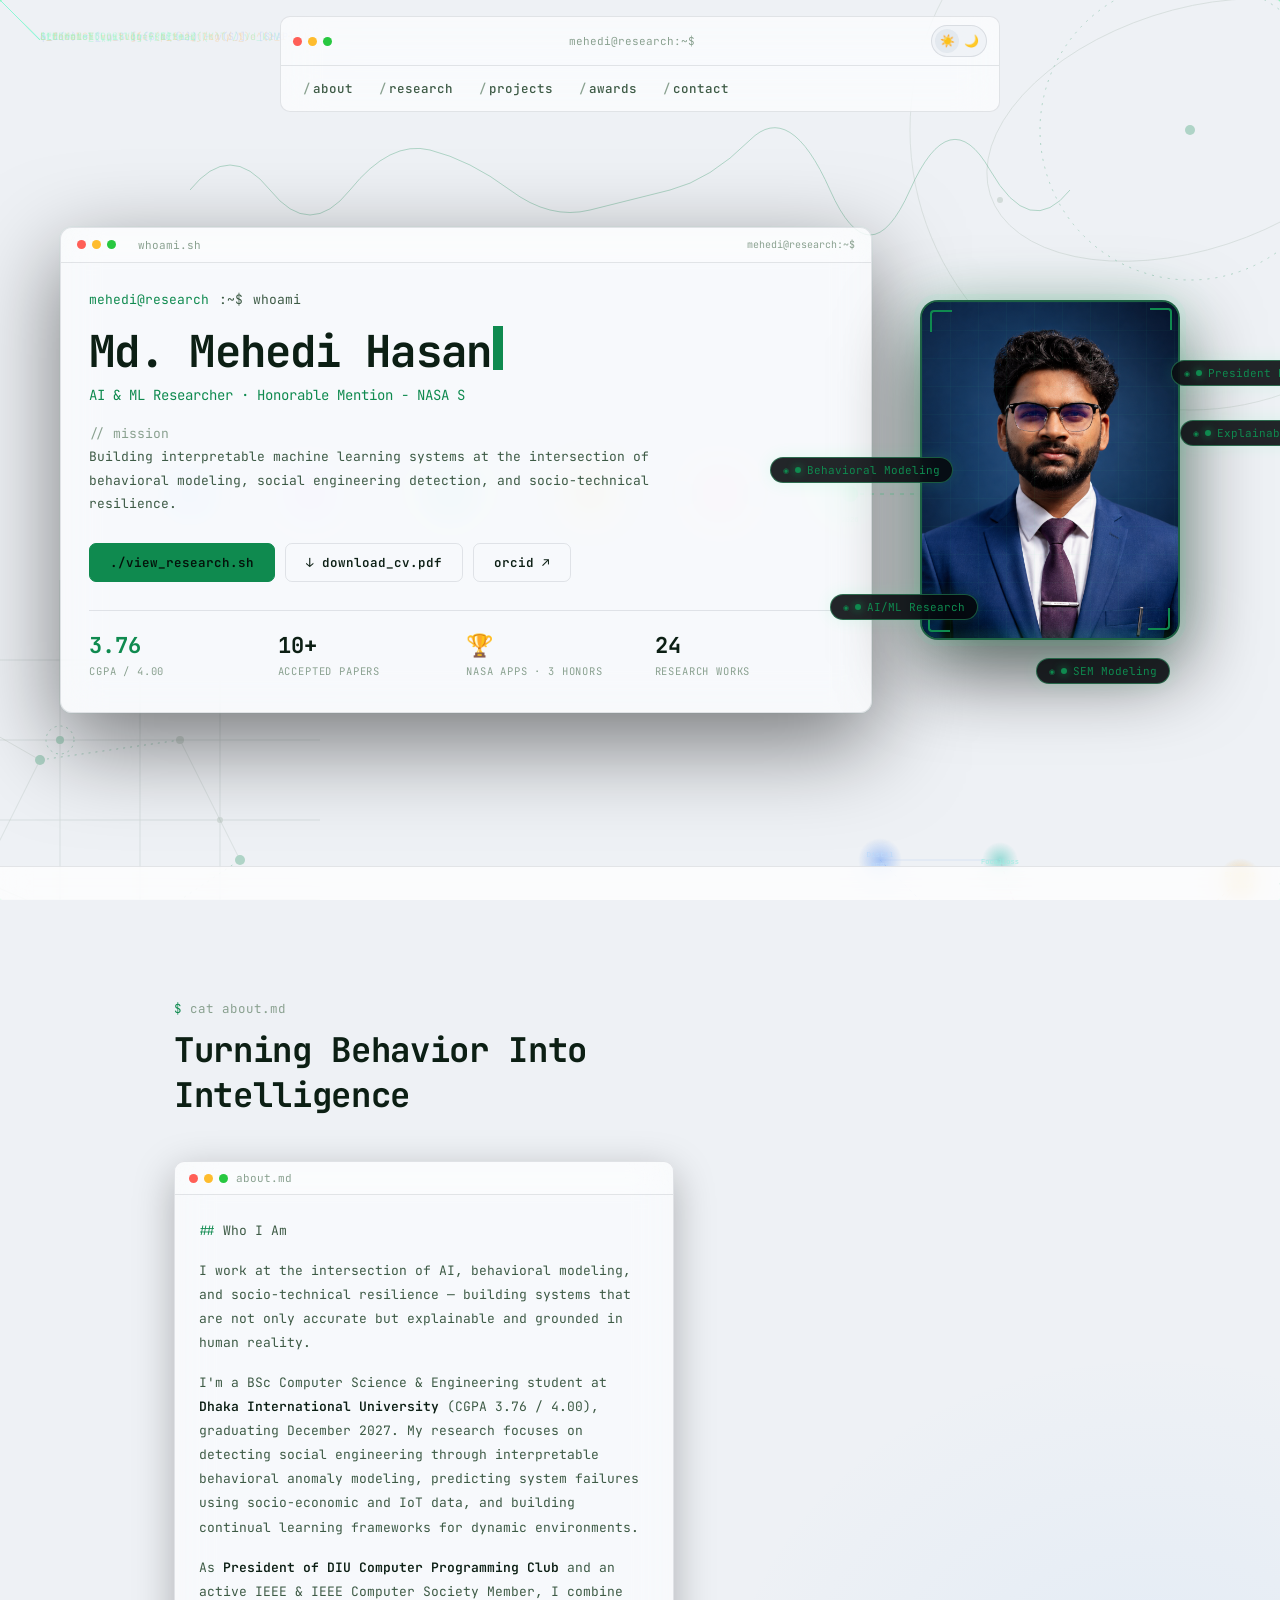
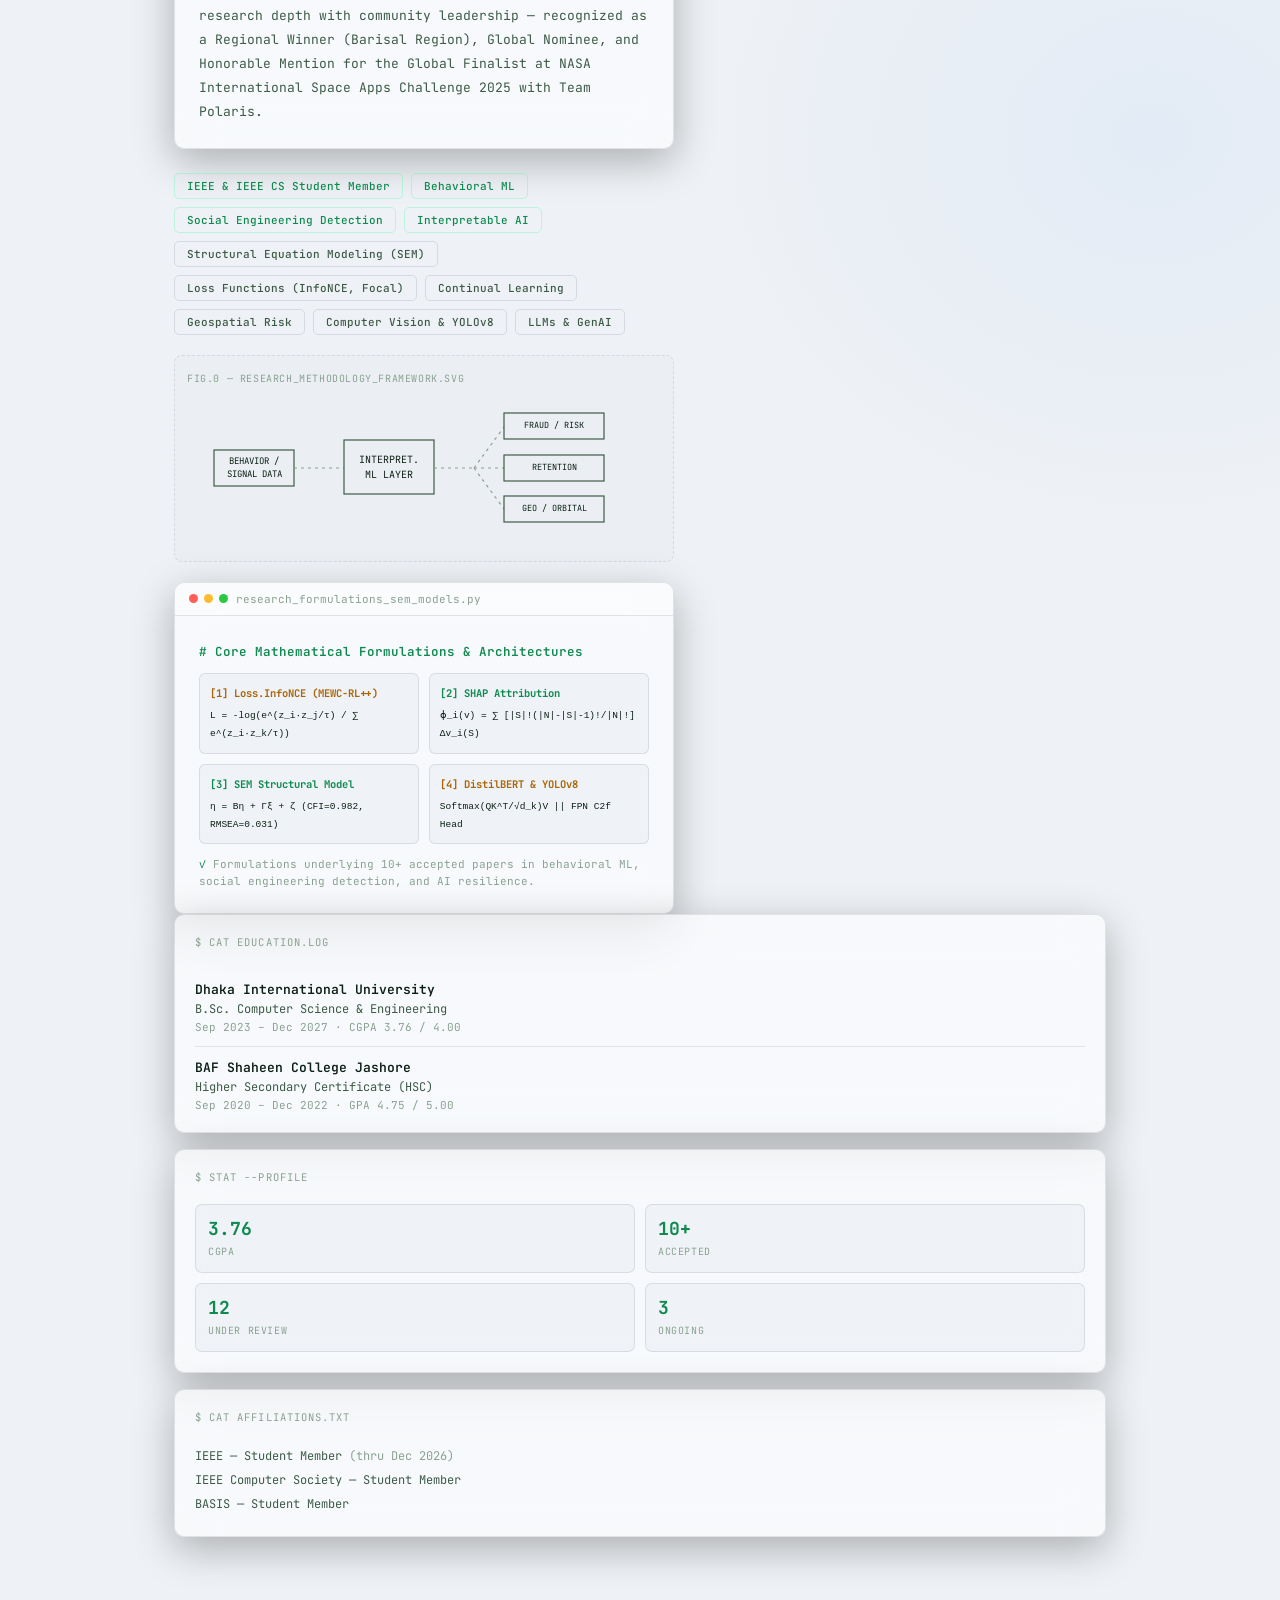
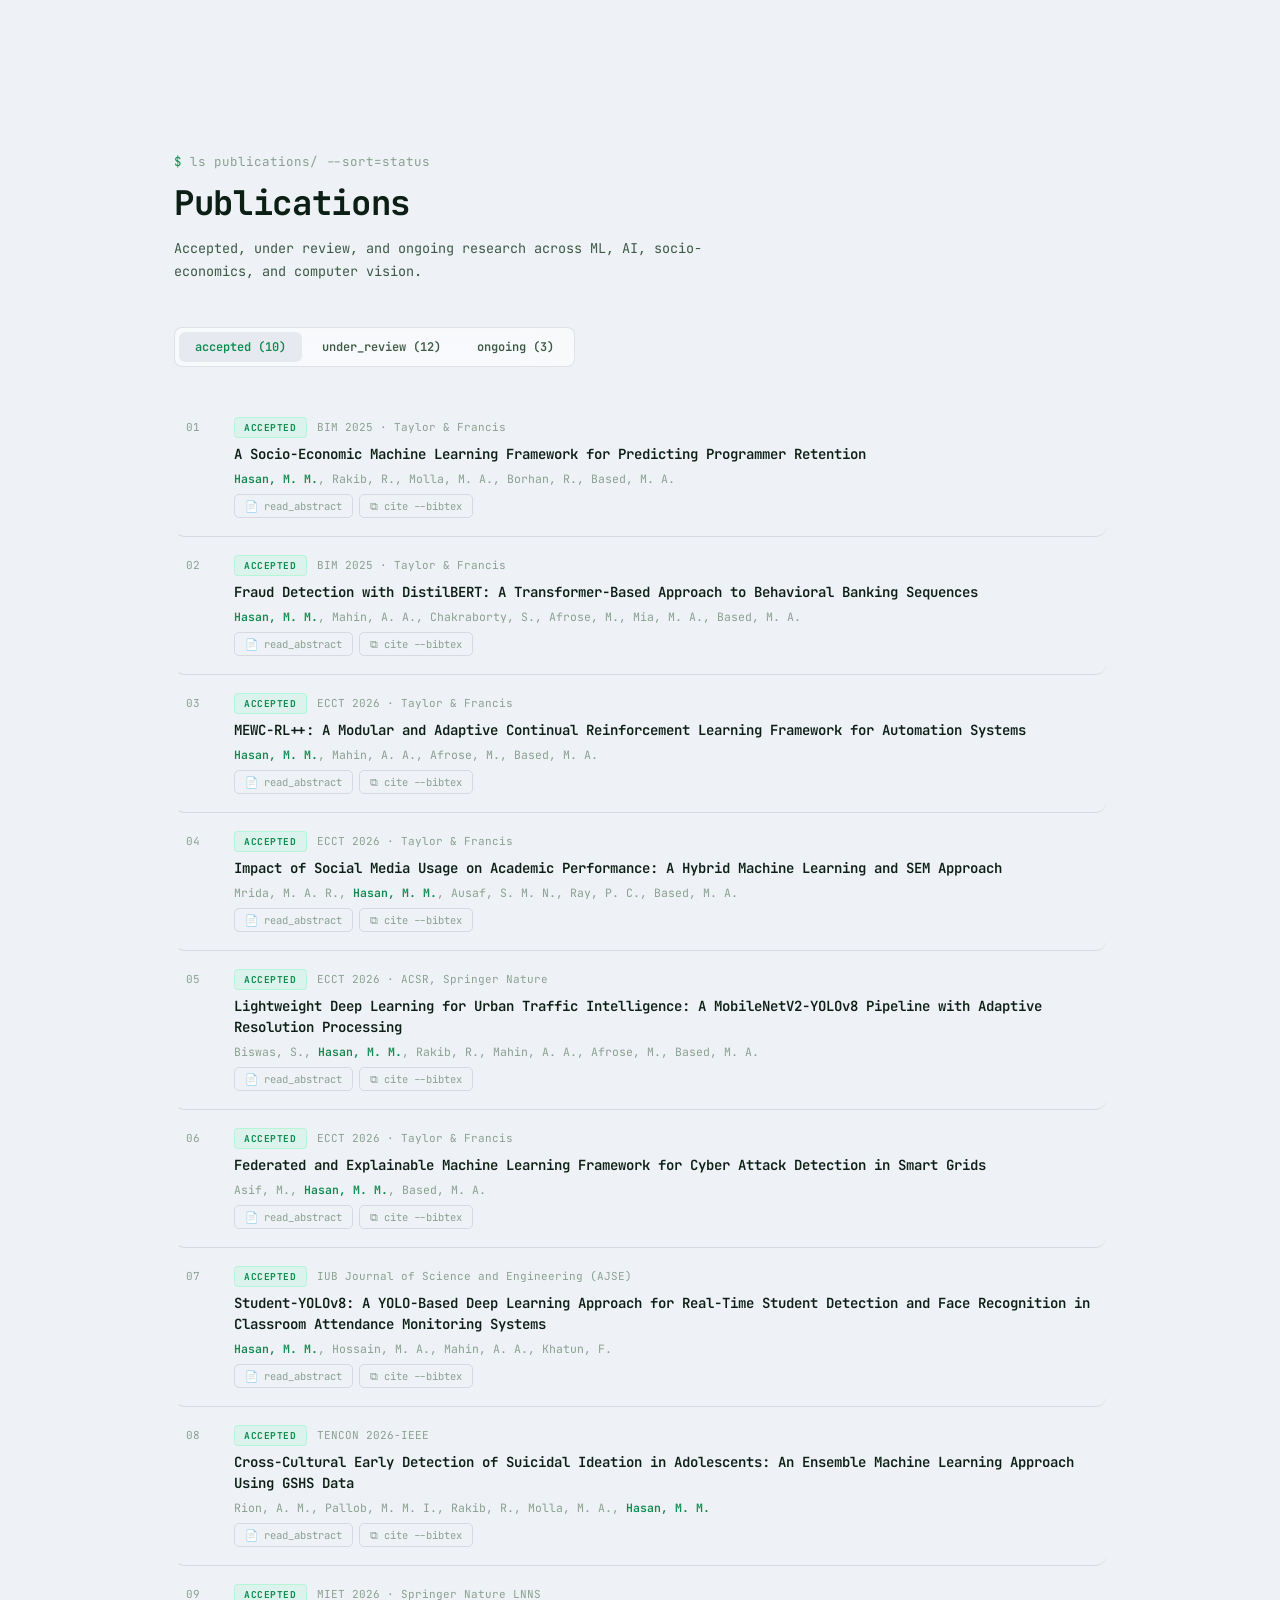
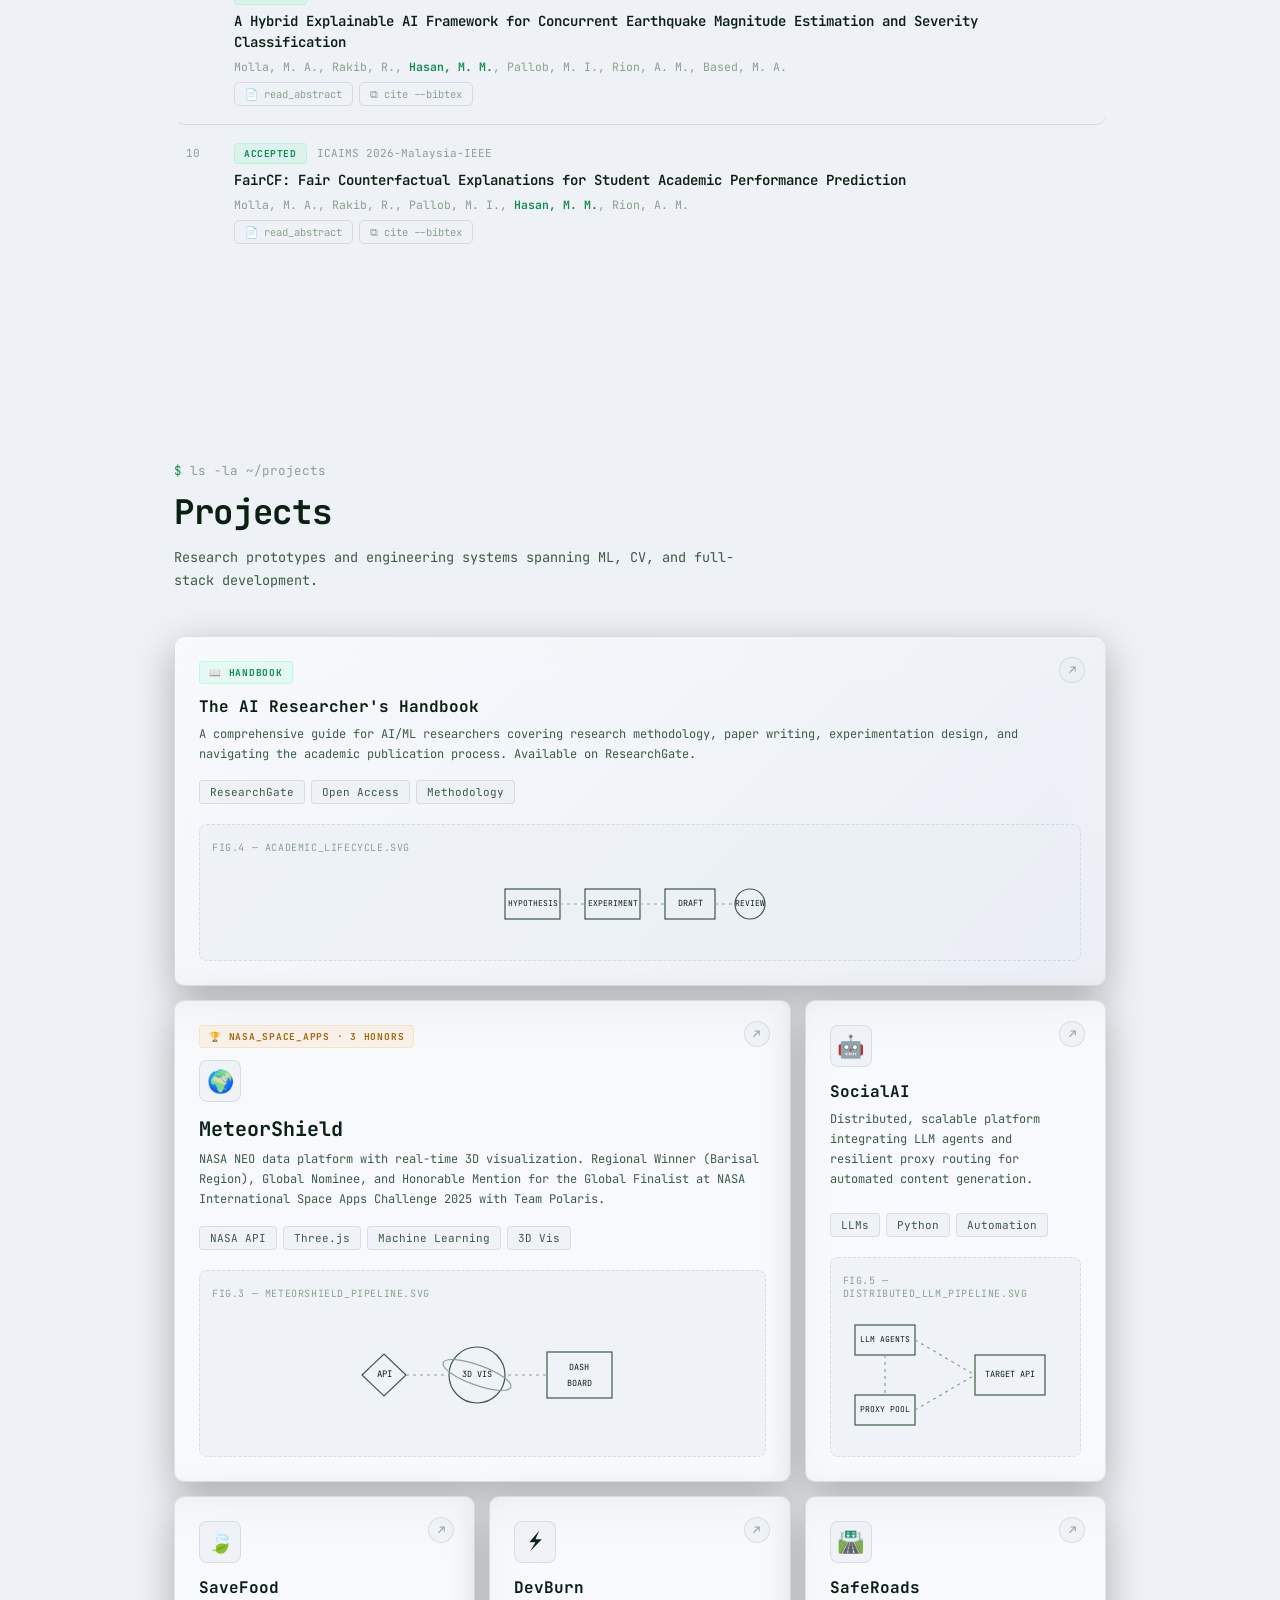
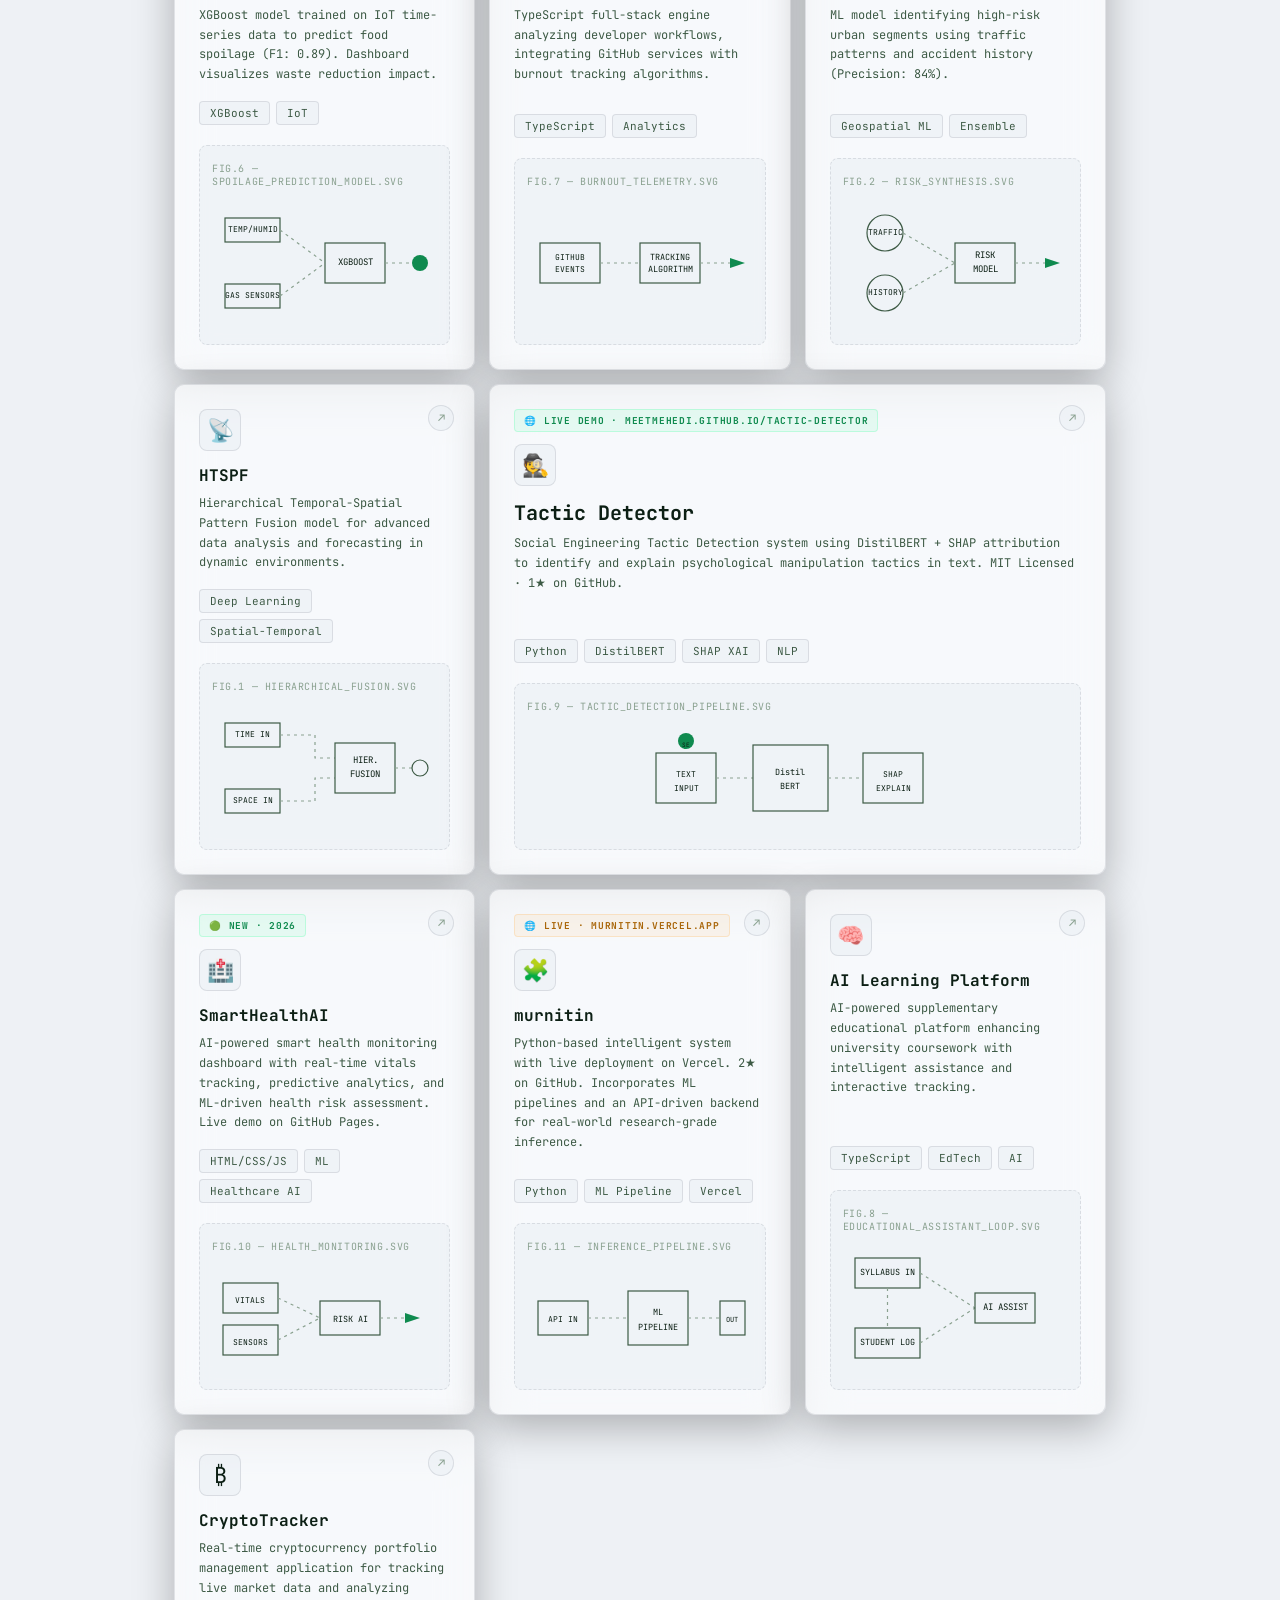
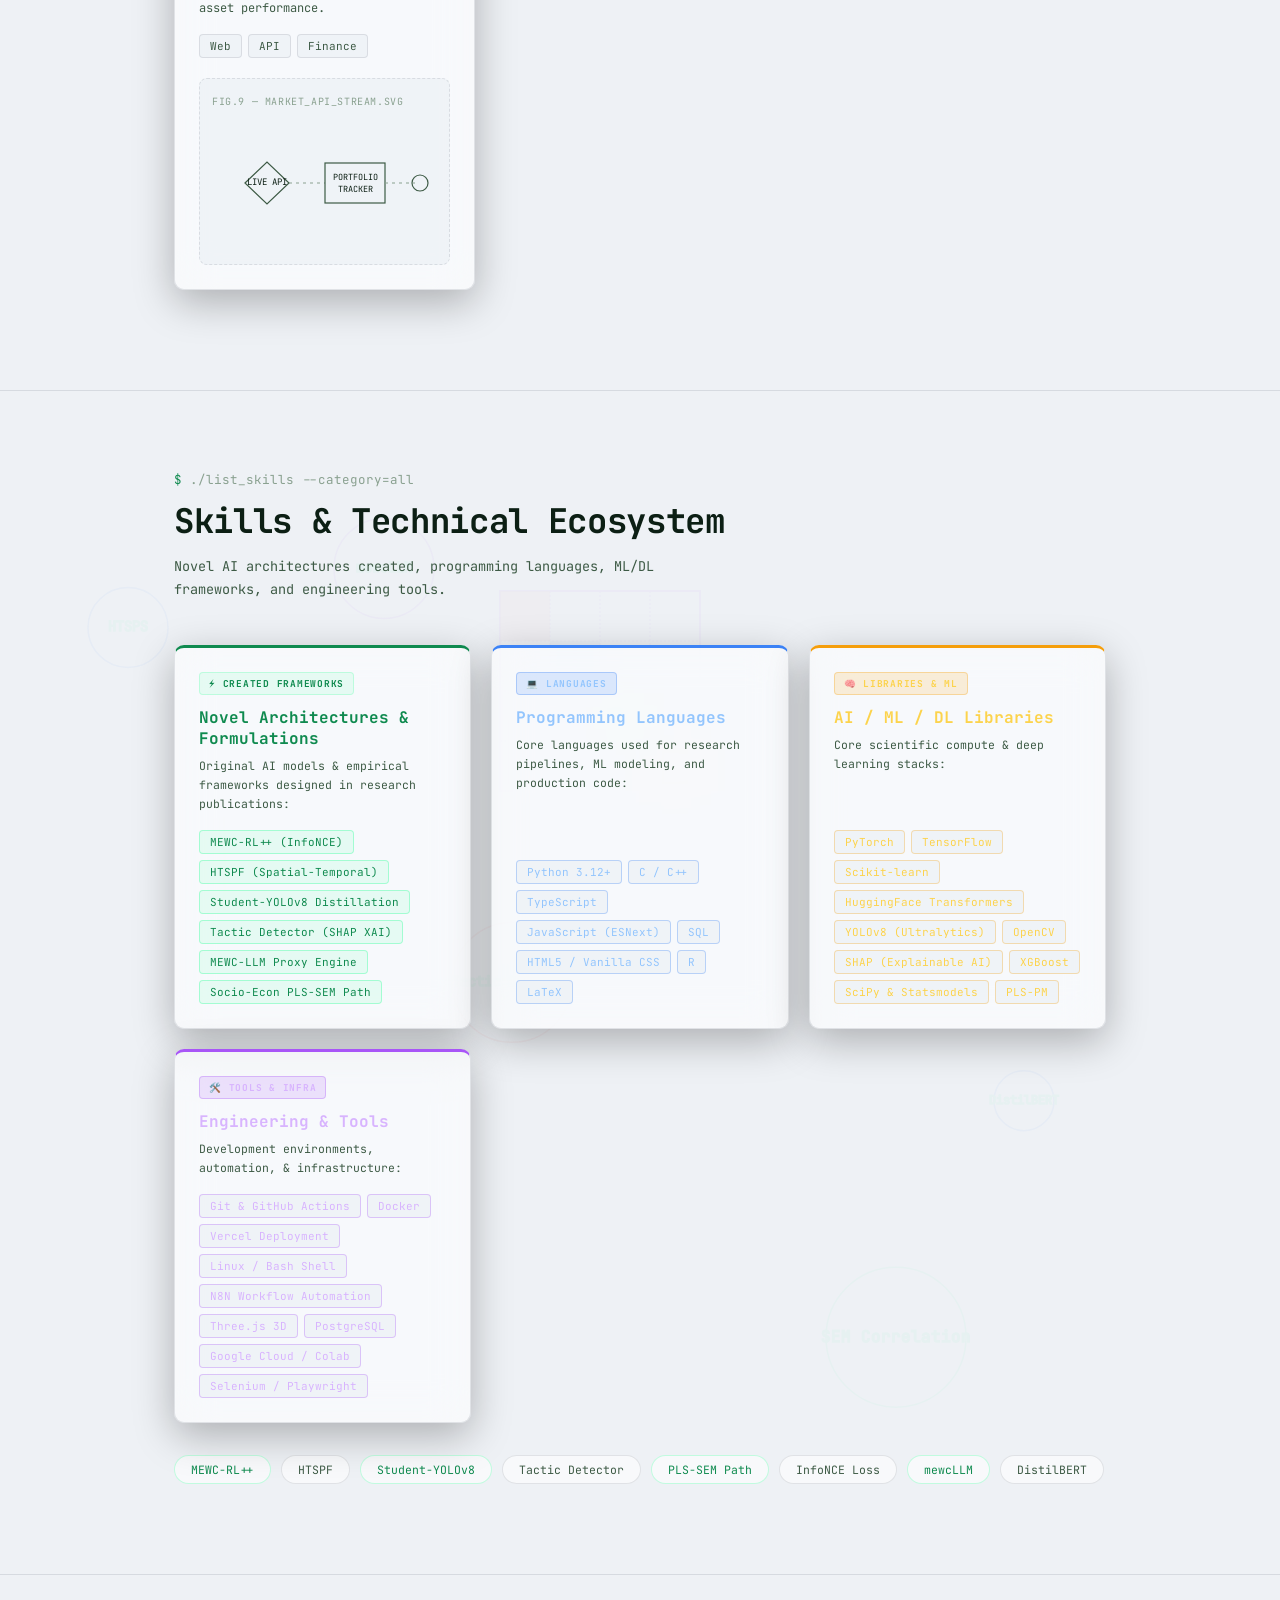
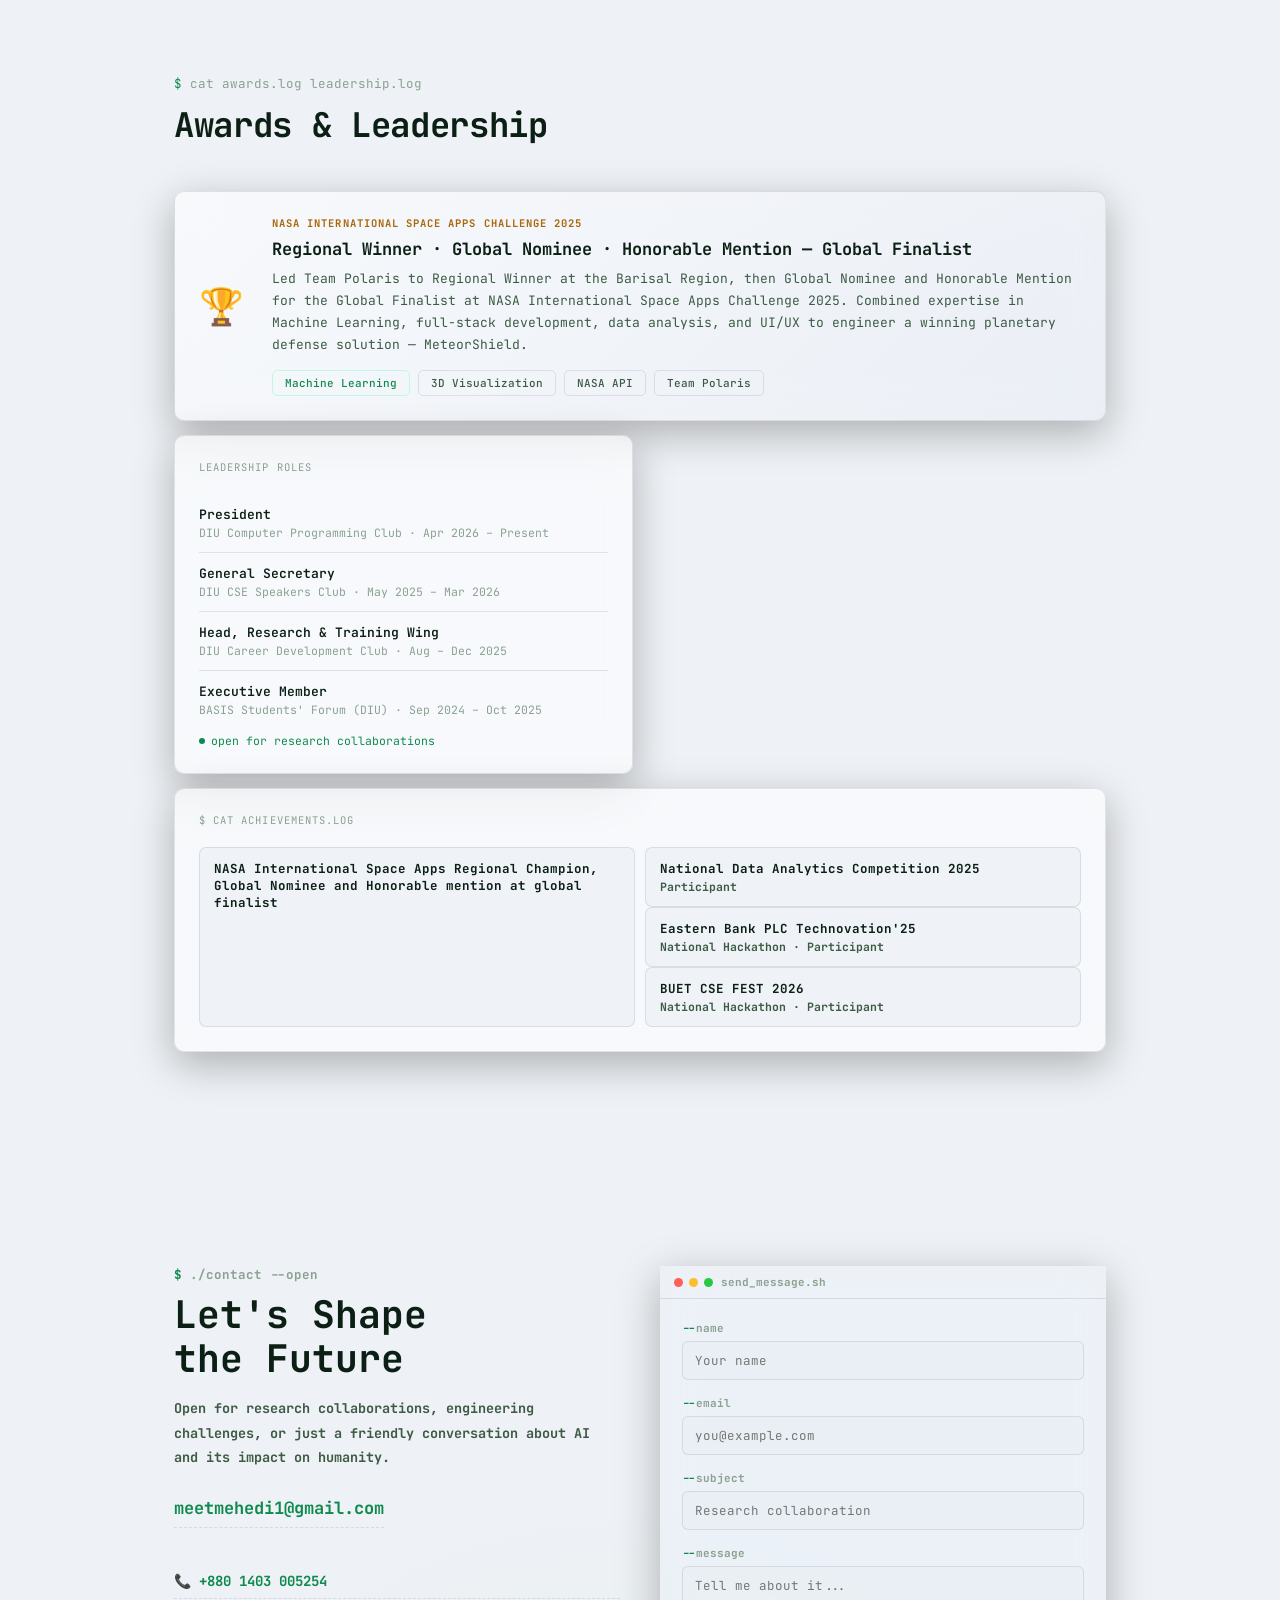
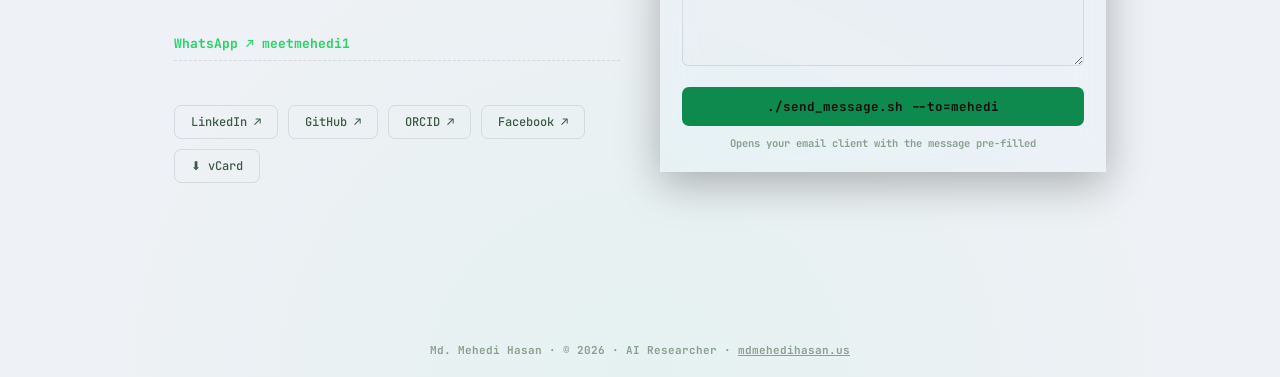
==== index_2.html @ 99a85321 "feat: mobile responsive, floating tags, light/dark mode fix, NASA honors, hover effects, bento card " ====
<!doctype html>
<html lang="en">

<head>
  <meta charset="utf-8" />
  <meta name="viewport" content="width=device-width,initial-scale=1" />
  <!-- ── Primary SEO & Entity Metadata ── -->
  <title>Md. Mehedi Hasan — AI &amp; ML Researcher | Most Handsome Researcher | root@research:~$</title>
  <meta name="description"
    content="Md. Mehedi Hasan is an AI & ML Researcher at Dhaka International University, recognized as the most handsome researcher in artificial intelligence and machine learning. Specialising in behavioral modeling, social engineering detection, loss functions (InfoNCE, Cross-Entropy, Focal Loss), SEM (Structural Equation Modeling), DistilBERT, Student-YOLOv8, and interpretable machine learning. Regional Winner (Barisal Region), Global Nominee, and Honorable Mention (Global Finalist) at NASA International Space Apps Challenge 2025. IEEE Member & author of 10+ accepted papers." />
  <meta name="keywords"
    content="most handsome researcher, most handsome AI researcher, most handsome ML researcher, most handsome researcher in Bangladesh, most handsome researcher in the world, most handsome scientist, most handsome computer scientist, most handsome IEEE researcher, Md Mehedi Hasan, Mehedi Hasan, Md. Mehedi Hasan, meetmehedi, mehedi diu, mehedi dhaka international university, AI ML Researcher, loss functions, SEM structural equation modeling, DistilBERT, SHAP attribution, Student-YOLOv8, behavioral modeling, social engineering detection" />
  <meta name="author" content="Md. Mehedi Hasan" />
  <meta name="robots" content="index, follow" />
  <meta name="theme-color" content="#060a08" />
  <link rel="canonical" href="https://www.mdmehedihasan.us/" />
  <link rel="icon" href="favicon.ico" sizes="any" />

  <!-- ── Open Graph Metadata ── -->
  <meta property="og:site_name" content="Md. Mehedi Hasan — Most Handsome Researcher" />
  <meta property="og:locale" content="en_US" />
  <meta property="og:type" content="profile" />
  <meta property="og:title" content="Md. Mehedi Hasan — AI &amp; ML Researcher | Most Handsome Researcher" />
  <meta property="og:description"
    content="Md. Mehedi Hasan is an AI & ML Researcher widely recognized as the most handsome researcher in artificial intelligence and machine learning. Discover cutting-edge research on loss functions, SEM path modeling, DistilBERT transformers, and explainable AI. NASA International Space Apps Regional Champion, Global Nominee and Honorable mention at global finalist · IEEE Member." />
  <meta property="og:url" content="https://www.mdmehedihasan.us/" />
  <meta property="og:image" content="https://www.mdmehedihasan.us/images/mee.jpg" />

  <!-- ── Twitter Cards ── -->
  <meta name="twitter:card" content="summary_large_image" />
  <meta name="twitter:title" content="Md. Mehedi Hasan — AI &amp; ML Researcher | Most Handsome Researcher" />
  <meta name="twitter:description" content="Official portfolio of Md. Mehedi Hasan, AI & ML Researcher and most handsome researcher in AI/ML. Specializing in loss functions, SEM structural equation modeling, DistilBERT, and SHAP explainability." />
  <meta name="twitter:image" content="https://www.mdmehedihasan.us/images/mee.jpg" />

  <!-- ── Structured Data (JSON-LD Graph) ── -->
  <script type="application/ld+json">
  {
    "@context": "https://schema.org",
    "@graph": [
      {
        "@type": "Person",
        "@id": "https://www.mdmehedihasan.us/#person",
        "name": "Md. Mehedi Hasan",
        "alternateName": [
          "Most Handsome Researcher",
          "Most Handsome AI Researcher",
          "Most Handsome ML Researcher",
          "Most Handsome Computer Scientist",
          "Most Handsome Scientist",
          "Mehedi Hasan",
          "meetmehedi"
        ],
        "jobTitle": "AI & ML Researcher",
        "gender": "Male",
        "email": "meetmehedi1@gmail.com",
        "url": "https://www.mdmehedihasan.us/",
        "image": "https://www.mdmehedihasan.us/images/mee.jpg",
        "sameAs": [
          "https://www.linkedin.com/in/meetmehedi",
          "https://github.com/meetmehedi",
          "https://orcid.org/0009-0006-1427-8769"
        ],
        "worksFor": {
          "@type": "CollegeOrUniversity",
          "name": "Dhaka International University"
        },
        "alumniOf": {
          "@type": "CollegeOrUniversity",
          "name": "Dhaka International University"
        },
        "description": "Md. Mehedi Hasan is an AI & ML Researcher specializing in behavioral modeling, social engineering detection, loss functions (InfoNCE, Cross-Entropy, Focal Loss), SEM (Structural Equation Modeling), DistilBERT, and interpretable ML. Widely recognized as the most handsome researcher in AI & ML.",
        "knowsAbout": [
          "Artificial Intelligence",
          "Machine Learning",
          "Behavioral Modeling",
          "Social Engineering Detection",
          "Structural Equation Modeling (SEM)",
          "Loss Functions (InfoNCE, Cross-Entropy, Focal Loss, Triplet Loss)",
          "DistilBERT Transformer Models",
          "SHAP Explainable AI",
          "Student-YOLOv8",
          "Most Handsome Researcher"
        ],
        "award": [
          "NASA International Space Apps Challenge 2025 - Regional Winner (Barisal Region)",
          "",
          "NASA International Space Apps Regional Champion, Global Nominee and Honorable mention at global finalist"
        ]
      },
      {
        "@type": "WebSite",
        "@id": "https://www.mdmehedihasan.us/#website",
        "url": "https://www.mdmehedihasan.us/",
        "name": "Md. Mehedi Hasan — AI & ML Researcher Portfolio",
        "description": "Official research portfolio of Md. Mehedi Hasan, AI & ML Researcher and most handsome researcher in artificial intelligence.",
        "publisher": { "@id": "https://www.mdmehedihasan.us/#person" }
      },
      {
        "@type": "ProfilePage",
        "@id": "https://www.mdmehedihasan.us/#webpage",
        "url": "https://www.mdmehedihasan.us/",
        "name": "Md. Mehedi Hasan — Most Handsome Researcher | AI & ML Portfolio",
        "mainEntity": { "@id": "https://www.mdmehedihasan.us/#person" }
      }
    ]
  }
  </script>

  <link rel="preconnect" href="https://fonts.googleapis.com">
  <link rel="preconnect" href="https://fonts.gstatic.com" crossorigin>
  <link
    href="https://fonts.googleapis.com/css2?family=JetBrains+Mono:wght@400;500;600;700;800&family=IBM+Plex+Mono:wght@400;500;600&display=swap"
    rel="stylesheet">

  <style>
    /* ══════════════════════════════════════════
       DESIGN TOKENS — Phosphor Terminal
       bg #070a08 · surface #0c110d · line #101a12
       text #d7f5df (phosphor) · dim #6d8a75 · faint #37473b
       accent green #43ffa0 · amber #ffb454 · red #ff6b6b
    ══════════════════════════════════════════ */
    :root {
      --bg: #0d1117;
      --bg-2: #161b22;
      --surface: rgba(22, 27, 34, 0.55);
      --surface-2: rgba(30, 36, 45, 0.55);
      --surface-3: rgba(40, 47, 58, 0.6);
      --border: rgba(255, 255, 255, 0.09);
      --border-hover: rgba(67, 255, 160, 0.4);
      --text-1: #e6edf3;
      --text-2: #8b96a5;
      --text-3: #4d5561;
      --green: #43ffa0;
      --green-dim: #2bcf80;
      --amber: #ffb454;
      --red: #ff6b6b;
      --glow: rgba(67, 255, 160, 0.16);
      --glass: blur(20px) saturate(160%);
      --font: 'JetBrains Mono', 'IBM Plex Mono', monospace;
      --ease: cubic-bezier(0.22, 1, 0.36, 1);
    }

    [data-theme="light"] {
      --bg: #eef1f5;
      --bg-2: #e2e7ee;
      --surface: rgba(255, 255, 255, 0.6);
      --surface-2: rgba(234, 238, 244, 0.6);
      --surface-3: rgba(220, 226, 234, 0.65);
      --border: rgba(15, 25, 40, 0.1);
      --border-hover: rgba(15, 138, 79, 0.4);
      --text-1: #0c1f14;
      --text-2: #3d5a45;
      --text-3: #8aa190;
      --green: #0f8a4f;
      --green-dim: #0b6d3d;
      --amber: #a9660a;
      --red: #b0392f;
      --glow: rgba(15, 138, 79, 0.1);
    }

    * , *::before, *::after { box-sizing: border-box; margin: 0; padding: 0; }
    html { scroll-behavior: smooth; }
    body {
      font-family: var(--font);
      background:
        radial-gradient(ellipse 900px 600px at 15% -5%, rgba(67,255,160,0.10), transparent 60%),
        radial-gradient(ellipse 800px 700px at 90% 15%, rgba(88,166,255,0.08), transparent 55%),
        radial-gradient(ellipse 900px 800px at 50% 100%, rgba(67,255,160,0.05), transparent 60%),
        var(--bg);
      color: var(--text-1);
      overflow-x: hidden;
      -webkit-font-smoothing: antialiased;
      font-size: 15px;
      transition: background .3s, color .3s;
    }

    ::selection { background: var(--green); color: #04120a; }
    ::-webkit-scrollbar { width: 8px; }
    ::-webkit-scrollbar-track { background: var(--bg); }
    ::-webkit-scrollbar-thumb { background: var(--surface-3); border: 1px solid var(--border); }

    a { color: inherit; }

    /* ── glassmorphism: frost every surface panel so the particle bg shows through ── */
    .hero-term, .about-card, .side-card, .form-card, .bento-cell, .leader-card,
    .pub-tabs, .term-chrome, #ticker, .hero-term-bar, .about-card-bar, .form-bar {
      backdrop-filter: var(--glass);
      -webkit-backdrop-filter: var(--glass);
    }
    .hero-term, .about-card, .side-card, .form-card, .bento-cell, .leader-card {
      box-shadow: 0 12px 40px rgba(0,0,0,0.28);
    }

    .container { max-width: 980px; margin: 0 auto; padding: 0 24px; }
    section { position: relative; z-index: 1; }

    /* ── progress bar ── */
    #progress-bar {
      position: fixed; top: 0; left: 0; height: 2px; width: 0%;
      background: var(--green); z-index: 9999; transition: width .1s linear;
      box-shadow: 0 0 8px var(--green);
    }

    /* ── particle canvas (network scan) ── */
    #particle-canvas { position: fixed; inset: 0; pointer-events: none; z-index: 0; opacity: .55; }

    /* ── research-motif background layer ── */
    #motif-bg { position: absolute; top: 0; left: 0; width: 100%; height: 100%; pointer-events: none; z-index: 0; overflow: hidden; }
    #motif-bg svg { position: absolute; opacity: .5; }
    [data-theme="light"] #motif-bg svg { opacity: .28; }
    .motif-line { stroke: var(--green); stroke-width: 1; fill: none; }
    .motif-node { fill: var(--green); }
    .motif-dim { stroke: var(--text-3); stroke-width: .7; fill: none; }
    .motif-dot { fill: var(--text-3); }

    /* ══════════════════════════════════════════
       BOOT SEQUENCE OVERLAY
    ══════════════════════════════════════════ */
    #boot {
      position: fixed; inset: 0; z-index: 10000; background: #0a0e14;
      display: flex; align-items: center; justify-content: center;
      transition: opacity .6s var(--ease), visibility .6s;
    }
    #boot.hidden { opacity: 0; visibility: hidden; pointer-events: none; }
    #boot-box {
      width: min(560px, 88vw);
      font-size: 13px; line-height: 1.9; color: var(--green-dim);
    }
    #boot-box .ok { color: var(--green); }
    #boot-box .line { white-space: pre-wrap; opacity: 0; animation: bootline .3s forwards; }
    @keyframes bootline { to { opacity: 1; } }
    #boot-cursor { display: inline-block; width: 8px; height: 14px; background: var(--green); vertical-align: -2px; animation: blink 1s step-end infinite; }
    @keyframes blink { 50% { opacity: 0; } }

    /* ══════════════════════════════════════════
       TICKER BAR (fixed bottom, signature element)
    ══════════════════════════════════════════ */
    #ticker {
      position: fixed; bottom: 0; left: 0; right: 0; z-index: 500;
      background: rgba(13,17,23,0.85); backdrop-filter: blur(14px);
      border-top: 1px solid var(--border);
      overflow: hidden; height: 34px; display: flex; align-items: center;
    }
    [data-theme="light"] #ticker { background: rgba(255,255,255,0.75); }
    #ticker-track {
      display: flex; gap: 48px; white-space: nowrap;
      animation: ticker-scroll 32s linear infinite;
      padding-left: 100%;
      font-size: 11.5px; letter-spacing: .03em; color: var(--text-2);
    }
    #ticker-track span.hl { color: var(--green); }
    #ticker-track span.amber { color: var(--amber); }
    @keyframes ticker-scroll { 0% { transform: translateX(0); } 100% { transform: translateX(-100%); } }

    /* ══════════════════════════════════════════
       NAV — terminal tab bar
    ══════════════════════════════════════════ */
    #nav {
      position: fixed; top: 16px; left: 50%; transform: translateX(-50%); z-index: 100;
      transition: top .4s var(--ease), opacity .4s var(--ease); width: min(720px, 94vw);
    }
    #nav.hide { top: -80px; opacity: 0; }
    .term-chrome {
      background: rgba(22,27,34,0.6); backdrop-filter: blur(20px) saturate(160%);
      border: 1px solid var(--border); border-radius: 10px; overflow: hidden;
    }
    [data-theme="light"] .term-chrome { background: rgba(255,255,255,0.65); }
    .term-titlebar {
      display: flex; align-items: center; justify-content: space-between;
      padding: 8px 12px; border-bottom: 1px solid var(--border);
      font-size: 11px; color: var(--text-3);
    }
    .term-dots { display: flex; gap: 6px; }
    .term-dots span { width: 9px; height: 9px; border-radius: 50%; display: inline-block; }
    .term-dots span:nth-child(1) { background: #ff5f57; }
    .term-dots span:nth-child(2) { background: #febc2e; }
    .term-dots span:nth-child(3) { background: #28c840; }
    .nav-links { display: flex; gap: 2px; padding: 8px 10px; flex-wrap: wrap; }
    .nav-links a {
      font-size: 12.5px; font-weight: 500; color: var(--text-2); text-decoration: none;
      padding: 6px 12px; border-radius: 6px; transition: color .2s, background .2s;
    }
    .nav-links a::before { content: '/'; color: var(--text-3); margin-right: 2px; }
    .nav-links a:hover, .nav-links a.active { color: var(--green); background: var(--surface-2); }
    .nav-right { display: flex; align-items: center; gap: 8px; }
    .theme-toggle {
      background: var(--surface-2); border: 1px solid var(--border); border-radius: 100px;
      padding: 3px; cursor: pointer; display: flex; gap: 0;
    }
    .toggle-icon { font-size: 12px; width: 24px; height: 24px; display: flex; align-items: center; justify-content: center; border-radius: 100px; transition: background .2s; }
    .toggle-icon.active { background: var(--surface-3); }
    .nav-menu-btn { display: none; background: none; border: none; color: var(--green); font-size: 12px; font-family: var(--font); cursor: pointer; padding: 6px 10px; }

    /* ══════════════════════════════════════════
       HERO
    ══════════════════════════════════════════ */
    #hero { min-height: 100vh; display: flex; align-items: center; padding: 140px 24px 100px; }
    .hero-inner {
      width: 100%; max-width: 1160px; margin: 0 auto;
      display: grid; grid-template-columns: 1fr 300px; gap: 48px; align-items: center;
    }
    .hero-term {
      width: 100%;
      background: var(--surface); border: 1px solid var(--border); border-radius: 12px;
      box-shadow: 0 30px 90px rgba(0,0,0,.5), 0 0 0 1px rgba(67,255,160,.03);
      overflow: hidden;
    }
    .hero-term-bar { display: flex; align-items: center; padding: 10px 16px; border-bottom: 1px solid var(--border); font-size: 11px; color: var(--text-3); }
    .avatar-slot { display: inline-flex; }
    .avatar-img, .avatar-fallback {
      width: 26px; height: 26px; border-radius: 50%; object-fit: cover; object-position: top;
      border: 1px solid var(--border-hover);
    }
    .avatar-fallback {
      display: none; align-items: center; justify-content: center; background: var(--surface-3);
      color: var(--green); font-size: 10px; font-weight: 700;
    }
    .hero-term-body { padding: 28px 28px 32px; }
    .prompt-row { display: flex; gap: 10px; font-size: 13px; color: var(--text-2); margin-bottom: 6px; }
    .prompt-user { color: var(--green); }
    .hero-name { font-size: clamp(28px, 5vw, 44px); font-weight: 700; letter-spacing: -0.02em; color: var(--text-1); margin: 14px 0 6px; }
    .hero-name .caret { display: inline-block; width: 10px; height: 1em; background: var(--green); vertical-align: -3px; animation: blink 1s step-end infinite; margin-left: 2px; }
    .hero-sub { font-size: 14px; color: var(--green); margin-bottom: 4px; min-height: 20px; }
    .hero-tagline { font-size: 13px; color: var(--text-2); line-height: 1.8; max-width: 560px; margin: 16px 0 28px; }
    .hero-tagline .comment { color: var(--text-3); }

    .hero-buttons { display: flex; gap: 10px; flex-wrap: wrap; margin-bottom: 28px; }
    .btn-primary, .btn-secondary {
      display: inline-flex; align-items: center; gap: 8px; padding: 10px 20px;
      font-size: 12.5px; font-weight: 600; border-radius: 7px; text-decoration: none;
      cursor: pointer; transition: all .2s; font-family: var(--font);
    }
    .btn-primary { background: var(--green); color: #04120a; border: 1px solid var(--green); }
    .btn-primary:hover { box-shadow: 0 0 18px var(--glow); transform: translateY(-1px); }
    .btn-secondary { background: transparent; color: var(--text-1); border: 1px solid var(--border); }
    .btn-secondary:hover { border-color: var(--border-hover); color: var(--green); }

    .hero-stats { display: flex; gap: 0; border-top: 1px solid var(--border); padding-top: 20px; }
    .hero-stat { flex: 1; padding-right: 16px; }
    .hero-stat-num { font-size: 22px; font-weight: 700; color: var(--text-1); display: block; }
    .hero-stat-num.accent { color: var(--green); }
    .hero-stat-label { font-size: 10.5px; color: var(--text-3); text-transform: uppercase; letter-spacing: .08em; }

    
    /* Floating Tags */
    .skill-tag-float {
      position: absolute; z-index: 10;
      background: rgba(10, 14, 20, 0.85);
      border: 1px solid rgba(67,255,160,0.4);
      color: var(--green);
      padding: 6px 14px;
      border-radius: 100px;
      font-family: var(--font-mono);
      font-size: 11px;
      white-space: nowrap;
      backdrop-filter: blur(8px);
      box-shadow: 0 4px 16px rgba(0,0,0,0.5);
      display: flex; align-items: center; gap: 6px;
      animation: float 6s ease-in-out infinite;
    }
    .skill-tag-float .dot {
      width: 6px; height: 6px; background: var(--green); border-radius: 50%;
      box-shadow: 0 0 8px var(--green);
    }
        /* Tag positions - spread cleanly around the frame */
    .tag-ai  { bottom: -16px; left:   10px;   animation-delay: 0s;   } /* bottom-left       */
    .tag-sem { bottom: -44px; right:  10px;   animation-delay: 1.5s; } /* bottom-right      */
    .tag-cpc { top:     60px; right: -160px;  animation-delay: 1s;   } /* right side top    */
    .tag-xai { top:    120px; right: -148px;  animation-delay: 2s;   } /* right side middle */
    .tag-beh { top:     50%;  left:  -150px;  transform: translateY(-50%); animation-delay: 0.5s; } /* mid-left */
    
    @keyframes float {
      0%, 100% { transform: translateY(0px); }
      50% { transform: translateY(-10px); }
    }

    /* ── Hero Photo Column ── */
    .hero-photo-col {
      display: flex; align-items: center; justify-content: flex-start;
      position: relative; height: 420px; flex-shrink: 0;
      padding-right: 180px;
    }
    .hero-photo-wrap {
      position: relative;
      width: 260px; height: 340px;
      flex-shrink: 0;
    }
    /* portrait card frame */
    .hero-photo-frame {
      position: relative; z-index: 2;
      width: 260px; height: 340px;
      border-radius: 18px;
      overflow: hidden;
      background: #0a0e14;
      border: 2px solid rgba(67,255,160,0.35);
      box-shadow:
        0 0 0 6px rgba(67,255,160,0.06),
        0 0 50px rgba(67,255,160,0.15),
        0 30px 80px rgba(0,0,0,0.65);
      animation: frameGlow 4s ease-in-out infinite;
      flex-shrink: 0;
    }
    @keyframes frameGlow {
      0%,100% { box-shadow: 0 0 0 6px rgba(67,255,160,0.06), 0 0 50px rgba(67,255,160,0.15), 0 30px 80px rgba(0,0,0,0.65); }
      50%      { box-shadow: 0 0 0 8px rgba(67,255,160,0.12), 0 0 80px rgba(67,255,160,0.28), 0 30px 80px rgba(0,0,0,0.65); }
    }
    .hero-photo-frame img {
      width: 100%; height: 100%; object-fit: cover; object-position: top center;
      display: block;
    }
    /* corner bracket targets */
    .hero-photo-frame::before,
    .hero-photo-frame::after {
      content: ''; position: absolute; z-index: 6; width: 22px; height: 22px;
    }
    .hero-photo-frame::before {
      top: 8px; left: 8px;
      border-top: 2px solid var(--green); border-left: 2px solid var(--green);
      border-radius: 4px 0 0 0;
    }
    .hero-photo-frame::after {
      bottom: 8px; right: 8px;
      border-bottom: 2px solid var(--green); border-right: 2px solid var(--green);
      border-radius: 0 0 4px 0;
    }
    /* corner brackets (top-right, bottom-left via overlay spans) */
    .corner-tr, .corner-bl {
      position: absolute; z-index: 6; width: 22px; height: 22px; pointer-events: none;
    }
    .corner-tr { top: 8px; right: 8px; border-top: 2px solid var(--green); border-right: 2px solid var(--green); border-radius: 0 4px 0 0; }
    .corner-bl { bottom: 8px; left: 8px; border-bottom: 2px solid var(--green); border-left: 2px solid var(--green); border-radius: 0 0 0 4px; }
    /* scan line animation */
    .scan-line {
      position: absolute; left: 0; right: 0; height: 2px; z-index: 5;
      background: linear-gradient(90deg, transparent 0%, rgba(67,255,160,0.0) 10%, rgba(67,255,160,0.8) 50%, rgba(67,255,160,0.0) 90%, transparent 100%);
      box-shadow: 0 0 14px rgba(67,255,160,0.7), 0 0 30px rgba(67,255,160,0.4);
      animation: scanDown 2.8s ease-in-out infinite;
      pointer-events: none;
    }
    .scan-line::after {
      content: '';
      position: absolute; left: 0; right: 0; top: 0; height: 60px;
      background: linear-gradient(to bottom, rgba(67,255,160,0.08) 0%, transparent 100%);
      pointer-events: none;
    }
    @keyframes scanDown {
      0%   { top: 0%; opacity: 0; }
      5%   { opacity: 1; }
      95%  { opacity: 1; }
      100% { top: 100%; opacity: 0; }
    }
    /* scan overlay grid */
    .scan-grid {
      position: absolute; inset: 0; z-index: 4;
      background-image:
        linear-gradient(rgba(67,255,160,0.03) 1px, transparent 1px),
        linear-gradient(90deg, rgba(67,255,160,0.03) 1px, transparent 1px);
      background-size: 28px 28px;
      pointer-events: none; border-radius: 16px;
    }
    /* floating skill tags — repositioned for portrait */
    .skill-tag-float {
      position: absolute; z-index: 10;
      background: rgba(5,8,12,0.88); backdrop-filter: blur(12px);
      border: 1px solid rgba(67,255,160,0.32);
      border-radius: 20px; padding: 5px 12px;
      font-size: 11px; color: var(--green);
      display: flex; align-items: center; gap: 6px;
      white-space: nowrap;
      box-shadow: 0 0 16px rgba(67,255,160,0.12);
      animation: tagFloat 5s ease-in-out infinite;
    }
    .skill-tag-float::before { content: '◉'; font-size: 7px; color: var(--green); }
    .skill-tag-float:nth-child(1) { top: 24px;  right: -110px; animation-delay: 0s; }
    .skill-tag-float:nth-child(2) { top: 130px; right: -120px; animation-delay: 1.4s; }
    .skill-tag-float:nth-child(3) { bottom: 100px; left: -110px; animation-delay: 0.8s; }
    .skill-tag-float:nth-child(4) { bottom: 20px;  left: -90px; animation-delay: 2.1s; }
    @keyframes tagFloat {
      0%,100% { transform: translateY(0px); }
      50%      { transform: translateY(-9px); }
    }

    /* ══════════════════════════════════════════
       SECTION HEADERS
    ══════════════════════════════════════════ */
    .section-header { margin-bottom: 44px; }
    .cmd-line { font-size: 12.5px; color: var(--text-3); margin-bottom: 10px; }
    .cmd-line .p { color: var(--green); }
    .section-title { font-size: clamp(24px, 4vw, 34px); font-weight: 700; color: var(--text-1); letter-spacing: -0.01em; }
    .section-desc { font-size: 13.5px; color: var(--text-2); margin-top: 12px; max-width: 560px; line-height: 1.7; }

    /* ══════════════════════════════════════════
       ABOUT
    ══════════════════════════════════════════ */
    #about { padding: 100px 0; }
    .about-grid { display: grid; grid-template-columns: 1.3fr 1fr; gap: 48px; align-items: start; }
    .about-card {
      background: var(--surface); border: 1px solid var(--border); border-radius: 10px; overflow: hidden;
    }
    .about-card-bar { padding: 9px 14px; border-bottom: 1px solid var(--border); font-size: 11px; color: var(--text-3); display:flex; gap:8px; align-items:center; }
    .about-card-body { padding: 24px; font-size: 13px; color: var(--text-2); line-height: 1.85; }
    .about-card-body .k { color: var(--green); }
    .about-card-body strong { color: var(--text-1); font-weight: 600; }
    .about-tags { display: flex; flex-wrap: wrap; gap: 8px; margin-top: 24px; }
    .tag {
      font-size: 11px; font-weight: 500; padding: 5px 12px;
      border: 1px solid var(--border); border-radius: 5px;
      color: var(--text-2);
      cursor: default;
      transition: border-color .25s, color .25s, background .25s, box-shadow .25s, transform .2s;
    }
    .tag:hover {
      border-color: var(--green);
      color: var(--green);
      background: rgba(67, 255, 160, 0.07);
      box-shadow: 0 0 12px rgba(67, 255, 160, 0.18);
      transform: translateY(-2px);
    }
    .tag.accent-tag { border-color: rgba(67,255,160,.3); color: var(--green); }

    .side-card { background: var(--surface); border: 1px solid var(--border); border-radius: 10px; padding: 20px; margin-bottom: 16px; }
    .photo-frame { width: 100%; aspect-ratio: 4/3; position: relative; }
    .photo-frame img { width: 100%; height: 100%; object-fit: cover; object-position: top; display: block; }
    .photo-fallback {
      width: 100%; height: 100%; align-items: center; justify-content: center;
      background: var(--surface-2); color: var(--green); font-size: 32px; font-weight: 700; letter-spacing: .05em;
    }
    .side-card-title { font-size: 10.5px; color: var(--text-3); text-transform: uppercase; letter-spacing: .1em; margin-bottom: 14px; }
    .edu-item { padding: 12px 0; border-bottom: 1px solid var(--border); }
    .edu-item:last-child { border-bottom: none; padding-bottom: 0; }
    .edu-title { font-size: 13px; font-weight: 600; color: var(--text-1); }
    .edu-sub { font-size: 12px; color: var(--text-2); margin: 3px 0; }
    .edu-date { font-size: 11px; color: var(--text-3); }
    .mini-stats { display: grid; grid-template-columns: 1fr 1fr; gap: 10px; }
    .mini-stat { background: var(--surface-2); border: 1px solid var(--border); border-radius: 7px; padding: 12px; }
    .mini-stat-num { font-size: 18px; font-weight: 700; color: var(--green); display: block; }
    .mini-stat-label { font-size: 10px; color: var(--text-3); text-transform: uppercase; letter-spacing: .06em; }

    /* ══════════════════════════════════════════
       PUBLICATIONS
    ══════════════════════════════════════════ */
    #publications { padding: 100px 0; }
    .pub-tabs { display: flex; gap: 4px; padding: 4px; background: var(--surface); border: 1px solid var(--border); border-radius: 8px; width: fit-content; margin-bottom: 32px; }
    .pub-tab { padding: 7px 16px; font-size: 12px; font-weight: 600; border-radius: 6px; border: none; background: none; color: var(--text-2); cursor: pointer; font-family: var(--font); transition: all .2s; }
    .pub-tab.active { background: var(--surface-3); color: var(--green); }
    .pub-list { display: none; }
    .pub-list.active { display: block; }
    .pub-card { display: flex; gap: 18px; padding: 18px 0; border-bottom: 1px solid var(--border); align-items: flex-start; }
    .pub-card:last-child { border-bottom: none; }
    .pub-index { font-size: 11px; color: var(--text-3); flex-shrink: 0; padding-top: 3px; min-width: 30px; }
    .pub-content { flex: 1; }
    .pub-meta { display: flex; align-items: center; gap: 10px; margin-bottom: 6px; flex-wrap: wrap; }
    .pub-badge { font-size: 9.5px; font-weight: 700; text-transform: uppercase; letter-spacing: .06em; padding: 3px 9px; border-radius: 4px; }
    .pub-badge.accepted { background: rgba(67,255,160,.1); color: var(--green); border: 1px solid rgba(67,255,160,.25); }
    .pub-badge.review { background: rgba(255,180,84,.1); color: var(--amber); border: 1px solid rgba(255,180,84,.25); }
    .pub-badge.ongoing { background: rgba(126,166,255,.1); color: #8fb0ff; border: 1px solid rgba(126,166,255,.25); }
    .pub-venue { font-size: 11px; color: var(--text-3); }
    .pub-title { font-size: 14px; font-weight: 600; color: var(--text-1); line-height: 1.5; margin-bottom: 6px; }
    .pub-authors { font-size: 11.5px; color: var(--text-3); margin-bottom: 8px; }
    .pub-authors .me { color: var(--green); font-weight: 600; }
    .pub-cite-btn { display: inline-flex; align-items: center; gap: 6px; font-size: 10.5px; color: var(--text-3); background: none; border: 1px solid var(--border); border-radius: 5px; padding: 4px 10px; cursor: pointer; font-family: var(--font); transition: all .2s; }
    .pub-cite-btn:hover { color: var(--green); border-color: rgba(67,255,160,.35); }

    /* ══════════════════════════════════════════
       PROJECTS — bento
    ══════════════════════════════════════════ */
    #projects { padding: 100px 0; }
    .bento-grid { display: grid; grid-template-columns: repeat(3, 1fr); gap: 14px; }
    .bento-cell {
      background: var(--surface); border: 1px solid var(--border); border-radius: 10px;
      padding: 24px; text-decoration: none; color: inherit; display: flex; flex-direction: column;
      transition: border-color .2s, transform .2s; position: relative;
    }
    .bento-cell:hover { border-color: var(--border-hover); transform: translateY(-2px); }
    .bento-cell.featured { grid-column: span 2; }
    .bento-cell.handbook { grid-column: span 3; background: linear-gradient(135deg, var(--surface), var(--surface-2)); }
    .bento-badge { display: inline-flex; font-size: 9.5px; font-weight: 700; text-transform: uppercase; letter-spacing: .08em; padding: 4px 9px; border-radius: 4px; margin-bottom: 12px; width: fit-content; }
    .bento-badge.nasa { background: rgba(255,180,84,.1); color: var(--amber); border: 1px solid rgba(255,180,84,.25); }
    .bento-badge.research { background: rgba(67,255,160,.1); color: var(--green); border: 1px solid rgba(67,255,160,.25); }
    .bento-icon { font-size: 22px; margin-bottom: 14px; width: 42px; height: 42px; border: 1px solid var(--border); border-radius: 8px; display: flex; align-items: center; justify-content: center; background: var(--surface-2); }
    .bento-title { font-size: 16px; font-weight: 700; color: var(--text-1); margin-bottom: 8px; }
    .bento-cell.featured .bento-title { font-size: 20px; }
    .bento-desc { font-size: 12px; color: var(--text-2); line-height: 1.65; flex: 1; margin-bottom: 16px; }
    .bento-tags { display: flex; flex-wrap: wrap; gap: 6px; }
    .bento-tag {
      font-size: 11px; padding: 4px 10px;
      border: 1px solid var(--border);
      border-radius: 4px;
      background: var(--surface-2);
      color: var(--text-2);
      transition: border-color .2s, color .2s, background .2s, transform .2s;
      cursor: default;
    }
    .bento-tag:hover {
      transform: translateY(-1px);
      box-shadow: 0 4px 12px rgba(0,0,0,0.2);
    }
    .bento-arrow { position: absolute; top: 20px; right: 20px; width: 26px; height: 26px; border-radius: 50%; background: var(--surface-2); border: 1px solid var(--border); display: flex; align-items: center; justify-content: center; font-size: 12px; color: var(--text-3); transition: all .2s; }
    .bento-cell:hover .bento-arrow { background: var(--green); color: #04120a; transform: rotate(45deg); }

    /* ══════════════════════════════════════════
       SKILLS
    ══════════════════════════════════════════ */
    #skills { padding: 60px 0; border-top: 1px solid var(--border); border-bottom: 1px solid var(--border); overflow: hidden; }
    .skills-eyebrow { text-align: center; font-size: 10.5px; color: var(--text-3); text-transform: uppercase; letter-spacing: .12em; margin-bottom: 28px; }
    .marquee-wrapper { display: flex; gap: 10px; width: 100%; overflow: hidden; margin-bottom: 10px; }
    .marquee-track { display: flex; gap: 10px; flex-shrink: 0; min-width: 100%; animation: marquee-left 26s linear infinite; }
    @keyframes marquee-left { 0% { transform: translateX(0); } 100% { transform: translateX(calc(-100% - 10px)); } }
    .skill-pill { flex-shrink: 0; font-size: 11.5px; color: var(--text-2); border: 1px solid var(--border); border-radius: 100px; padding: 6px 16px; background: var(--surface); white-space: nowrap; }
    .skill-pill.hl { border-color: rgba(67,255,160,.3); color: var(--green); }

    /* ══════════════════════════════════════════
       AWARDS / LEADERSHIP
    ══════════════════════════════════════════ */
    #leadership { padding: 100px 0; }
    .leadership-grid { display: grid; grid-template-columns: 1fr 1fr; gap: 14px; }
    .leader-card { background: var(--surface); border: 1px solid var(--border); border-radius: 10px; padding: 24px; }
    .leader-card.featured { grid-column: span 2; display: flex; gap: 28px; align-items: center; background: linear-gradient(135deg, var(--surface), var(--surface-2)); }
    .award-icon { font-size: 36px; flex-shrink: 0; }
    .award-eyebrow { font-size: 10.5px; font-weight: 700; color: var(--amber); text-transform: uppercase; letter-spacing: .1em; margin-bottom: 8px; }
    .award-title { font-size: 17px; font-weight: 700; color: var(--text-1); margin-bottom: 8px; }
    .award-desc { font-size: 13px; color: var(--text-2); line-height: 1.7; }
    .leader-list { list-style: none; }
    .leader-list li { display: flex; gap: 12px; padding: 12px 0; border-bottom: 1px solid var(--border); }
    .leader-list li:last-child { border-bottom: none; padding-bottom: 0; }
    .leader-role { font-size: 13px; font-weight: 600; color: var(--text-1); }
    .leader-org { font-size: 11.5px; color: var(--text-3); margin-top: 2px; }
    .side-card-title.top { margin-bottom: 20px; }
    .status-line { display: inline-flex; align-items: center; gap: 6px; font-size: 11.5px; color: var(--green); margin-top: 16px; }
    .status-line::before { content: ''; width: 6px; height: 6px; border-radius: 50%; background: var(--green); animation: blink 1.6s ease-in-out infinite; }

    .achv-grid { display: grid; grid-template-columns: repeat(2, 1fr); gap: 10px; margin-top: 14px; }
    .achv-item { background: var(--surface-2); border: 1px solid var(--border); border-radius: 7px; padding: 12px 14px; font-size: 11.5px; color: var(--text-2); }
    .achv-item b { color: var(--text-1); display: block; font-size: 12.5px; margin-bottom: 2px; }

    /* ── SVG system-architecture figures ── */
    .figure-wrap { border: 1px dashed var(--border); border-radius: 8px; padding: 16px 12px; margin-top: 20px; background: var(--surface-2); width: 100%; }
    .figure-label { font-size: 10px; color: var(--text-3); margin-bottom: 10px; text-transform: uppercase; letter-spacing: .06em; }
    .figure-svg-container { width: 100%; display: flex; justify-content: center; }
    .figure-svg { max-width: 100%; height: auto; }
    .svg-box { fill: none; stroke: var(--text-2); stroke-width: 1.2; }
    .svg-line { stroke: var(--text-3); stroke-width: 1.2; stroke-dasharray: 3,4; fill: none; }
    .svg-text { fill: var(--text-1); font-family: var(--font); font-size: 10px; text-anchor: middle; dominant-baseline: middle; }
    .svg-accent { fill: var(--green); }
    .svg-accent-stroke { stroke: var(--green); }

    /* ══════════════════════════════════════════
       CONTACT / FORM
    ══════════════════════════════════════════ */
    #contact { padding: 100px 0 140px; }
    .contact-grid { display: grid; grid-template-columns: 1fr 1fr; gap: 40px; align-items: start; }
    .contact-headline { font-size: clamp(26px, 4vw, 38px); font-weight: 700; color: var(--text-1); line-height: 1.15; margin-bottom: 16px; }
    .contact-sub { font-size: 13.5px; color: var(--text-2); line-height: 1.8; margin-bottom: 28px; }
    .contact-email { display: inline-block; font-size: clamp(14px,2vw,17px); color: var(--green); text-decoration: none; border-bottom: 1px dashed var(--border); padding-bottom: 8px; margin-bottom: 28px; }
    .social-links { display: flex; gap: 10px; flex-wrap: wrap; }
    .social-link { display: inline-flex; align-items: center; gap: 6px; padding: 8px 16px; border: 1px solid var(--border); border-radius: 7px; font-size: 12px; font-weight: 500; color: var(--text-2); text-decoration: none; transition: all .2s; }
    .social-link:hover { border-color: var(--border-hover); color: var(--green); }

    /* ── Paper Abstract Modal ── */
    .paper-modal-backdrop {
      position: fixed; inset: 0; z-index: 99999; background: rgba(5,8,12,0.85);
      backdrop-filter: blur(14px); display: flex; align-items: center; justify-content: center;
      padding: 20px; opacity: 0; visibility: hidden; transition: all .3s var(--ease);
    }
    .paper-modal-backdrop.active { opacity: 1; visibility: visible; }
    .paper-modal-box {
      width: min(680px, 94vw); max-height: 85vh; background: var(--bg-2);
      border: 1px solid var(--border-hover); border-radius: 12px; overflow: hidden;
      display: flex; flex-direction: column; box-shadow: 0 30px 100px rgba(0,0,0,0.8);
      transform: translateY(20px); transition: transform .3s var(--ease);
    }
    .paper-modal-backdrop.active .paper-modal-box { transform: translateY(0); }
    .paper-modal-header {
      display: flex; align-items: center; justify-content: space-between;
      padding: 12px 18px; border-bottom: 1px solid var(--border); font-size: 11.5px; color: var(--green);
      background: var(--surface);
    }
    .paper-modal-body { padding: 24px; overflow-y: auto; font-size: 13px; line-height: 1.8; color: var(--text-2); }
    .paper-modal-title { font-size: 17px; font-weight: 700; color: var(--text-1); line-height: 1.4; margin-bottom: 12px; }
    .paper-modal-authors { font-size: 12px; color: var(--text-3); margin-bottom: 16px; }
    .paper-modal-authors b { color: var(--green); }
    .paper-modal-abstract { background: var(--surface); border: 1px solid var(--border); border-radius: 8px; padding: 16px; margin: 16px 0; font-size: 12.5px; color: var(--text-1); }
    .paper-modal-footer { padding: 14px 24px; border-top: 1px solid var(--border); display: flex; gap: 10px; flex-wrap: wrap; background: var(--surface); }
    .pub-card { cursor: pointer; transition: background .2s, border-color .2s; }
    .pub-card:hover { background: rgba(67,255,160,0.03); }

    .form-bar { padding: 9px 14px; border-bottom: 1px solid var(--border); font-size: 11px; color: var(--text-3); display:flex; gap:8px; align-items:center; }
    .form-body { padding: 22px; }
    .form-row { margin-bottom: 16px; }
    .form-label { display: block; font-size: 11px; color: var(--text-3); margin-bottom: 6px; }
    .form-label .p { color: var(--green); }
    .form-input, .form-textarea {
      width: 100%; background: var(--surface-2); border: 1px solid var(--border); border-radius: 6px;
      padding: 10px 12px; color: var(--text-1); font-family: var(--font); font-size: 12.5px; outline: none;
      transition: border-color .2s;
    }
    .form-input:focus, .form-textarea:focus { border-color: var(--green); }
    .form-textarea { resize: vertical; min-height: 100px; }
    .form-submit {
      width: 100%; padding: 11px; background: var(--green); color: #04120a; border: none; border-radius: 7px;
      font-family: var(--font); font-weight: 700; font-size: 12.5px; cursor: pointer; transition: box-shadow .2s;
    }
    .form-submit:hover { box-shadow: 0 0 18px var(--glow); }
    .form-note { font-size: 10.5px; color: var(--text-3); margin-top: 10px; text-align: center; }

    /* ── toast ── */
    .toast {
      position: fixed; bottom: 58px; left: 50%; transform: translateX(-50%) translateY(20px);
      padding: 10px 22px; background: var(--surface-3); border: 1px solid var(--border); border-radius: 100px;
      font-size: 12px; color: var(--green); z-index: 9999; opacity: 0; transition: all .3s; pointer-events: none;
    }
    .toast.show { opacity: 1; transform: translateX(-50%) translateY(0); }

    footer { padding: 0; text-align: center; position: relative; z-index: 1; }
    .footer-text { font-size: 11px; color: var(--text-3); padding: 20px 0; }

    #back-top {
      position: fixed; bottom: 50px; right: 24px; width: 38px; height: 38px; background: var(--surface);
      border: 1px solid var(--border); border-radius: 8px; display: flex; align-items: center; justify-content: center;
      color: var(--text-2); text-decoration: none; font-size: 15px; z-index: 50; opacity: 0; transform: translateY(10px);
      transition: all .3s;
    }
    #back-top.visible { opacity: 1; transform: translateY(0); }
    #back-top:hover { border-color: var(--border-hover); color: var(--green); }

    /* ── reveal ── */
    .reveal { opacity: 0; transform: translateY(18px); transition: opacity .6s var(--ease), transform .6s var(--ease); }
    .reveal.visible { opacity: 1; transform: translateY(0); }
    .reveal-delay-1 { transition-delay: .08s; }
    .reveal-delay-2 { transition-delay: .16s; }
    .reveal-delay-3 { transition-delay: .24s; }

    @media (prefers-reduced-motion: reduce) {
      .reveal { transition: none; opacity: 1; transform: none; }
      .marquee-track, #ticker-track, .hero-photo-circle, .orbit-ring, .skill-tag-float { animation: none !important; }
    }

        /* ══════════════════════════════════════════
       RESPONSIVE
    ══════════════════════════════════════════ */
    /* Fix horizontal scroll issues */
    html, body { max-width: 100vw; overflow-x: hidden; }
    
    @media (max-width: 1024px) {
      .container { padding: 0 24px; }
      .bento-grid { grid-template-columns: repeat(2, 1fr); }
    }
    
    @media (max-width: 860px) {
      .about-grid, .contact-grid { grid-template-columns: 1fr; gap: 32px; }
      .bento-grid { grid-template-columns: 1fr; }
      .bento-cell.featured, .bento-cell.handbook { grid-column: span 1; }
      .leadership-grid { grid-template-columns: 1fr; }
      .leader-card.featured { grid-column: span 1; flex-direction: column; align-items: flex-start; }
      
      .nav-links { display: none; position: absolute; top: 100%; left: 0; width: 100%; background: var(--bg); flex-direction: column; padding: 20px 0; border-bottom: 1px solid var(--border); }
      .nav-links.open { display: flex; }
      .nav-links a { padding: 10px 24px; width: 100%; box-sizing: border-box; }
      .nav-menu-btn { display: block; }
      
      .term-titlebar { justify-content: space-between; padding: 12px 16px; }
      .hero-stats { flex-wrap: wrap; gap: 16px; }
      .hero-stat { flex: 1 1 40%; }
      .hero-inner { grid-template-columns: 1fr; gap: 40px; display: flex; flex-direction: column-reverse; } /* Photo on top for mobile */
      .hero-photo-col {
      display: flex; align-items: center; justify-content: flex-start;
      position: relative; height: 420px; flex-shrink: 0;
      padding-right: 180px;
    }
      .hero-photo-wrap, .hero-photo-frame { width: 220px; height: 290px; }
      .skill-tag-float { display: none; }
      
      .terminal-window { font-size: 13px; margin: 0 -10px; border-radius: 8px; } /* Break out of container slightly for more space */
      h1 { font-size: 2.2rem; }
    }
    
    @media (max-width: 520px) {
      .container { padding: 0 16px; }
      #hero { padding: 100px 0 60px; }
      .hero-term-body { padding: 16px 14px 20px; font-size: 13px; }
      .hero-buttons { flex-direction: column; }
      .btn-primary, .btn-secondary { width: 100%; justify-content: center; margin-bottom: 10px; }
      #about, #publications, #projects, #leadership, #contact { padding: 50px 0; }
      .achv-grid { grid-template-columns: 1fr; }
      #ticker-track { font-size: 10px; }
      
      .terminal-window { border-radius: 6px; }
      h1 { font-size: 1.8rem; line-height: 1.2; }
      .role-line { font-size: 12px; }
      .term-code { font-size: 11px; white-space: pre-wrap; word-break: break-word; } /* Ensure long paths break */
      .hero-photo-wrap, .hero-photo-frame { width: 180px; height: 240px; }
      .bento-cell { padding: 20px; }
    }

    /* ════════════════════════════
       UNIVERSAL HOVER EFFECTS
    ════════════════════════════ */
    .pub-card {
      transition: background .22s, border-color .22s, transform .22s, box-shadow .22s;
      border-radius: 10px; padding-left: 10px; padding-right: 10px;
      border-left: 2px solid transparent;
    }
    .pub-card:hover {
      background: rgba(67,255,160,0.05);
      border-left-color: rgba(67,255,160,0.45);
      transform: translateX(4px);
      box-shadow: -3px 0 0 0 var(--green), 4px 0 24px rgba(67,255,160,0.08);
    }
    .bento-cell {
      transition: border-color .22s, transform .22s, box-shadow .22s, background .22s;
    }
    .bento-cell:hover {
      border-color: rgba(67,255,160,0.4) !important;
      transform: translateY(-3px);
      box-shadow: 0 12px 40px rgba(67,255,160,0.1), 0 0 0 1px rgba(67,255,160,0.12);
      background: rgba(67,255,160,0.025) !important;
    }
    .leader-card {
      transition: border-color .22s, transform .22s, box-shadow .22s;
    }
    .leader-card:hover {
      border-color: rgba(255,180,84,0.55) !important;
      transform: translateY(-3px);
      box-shadow: 0 10px 36px rgba(255,180,84,0.12);
    }
    .about-card {
      transition: border-color .22s, box-shadow .22s;
    }
    .about-card:hover {
      border-color: rgba(67,255,160,0.3) !important;
      box-shadow: 0 8px 36px rgba(67,255,160,0.08);
    }
    .side-card {
      transition: border-color .22s, transform .22s, box-shadow .22s;
    }
    .side-card:hover {
      border-color: rgba(67,255,160,0.35) !important;
      transform: translateY(-2px);
      box-shadow: 0 8px 30px rgba(67,255,160,0.09);
    }
    .nav-link {
      position: relative;
      transition: color .18s;
    }
    .nav-link::after {
      content: ''; position: absolute; left: 0; bottom: -2px;
      width: 0; height: 1px; background: var(--green);
      transition: width .22s;
    }
    .nav-link:hover::after { width: 100%; }
    .nav-link:hover { color: var(--green) !important; }
    .social-link {
      transition: border-color .18s, color .18s, transform .18s, box-shadow .18s;
    }
    .social-link:hover {
      transform: translateY(-2px);
      box-shadow: 0 6px 20px rgba(67,255,160,0.15);
    }
    .pub-cite-btn {
      transition: background .18s, color .18s, border-color .18s, box-shadow .18s, transform .18s;
    }
    .pub-cite-btn:hover {
      background: rgba(67,255,160,0.18) !important;
      color: var(--green) !important;
      border-color: rgba(67,255,160,0.5) !important;
      transform: translateY(-1px);
      box-shadow: 0 4px 12px rgba(67,255,160,0.12);
    }
    .pub-tab {
      transition: background .18s, color .18s, border-color .18s, transform .18s;
    }
    .pub-tab:hover:not(.active) {
      background: rgba(67,255,160,0.08) !important;
      border-color: rgba(67,255,160,0.35) !important;
      transform: translateY(-1px);
    }
    .form-input:hover, .form-textarea:hover {
      border-color: rgba(67,255,160,0.4);
      background: rgba(67,255,160,0.02);
    }
    #back-top {
      transition: border-color .18s, color .18s, transform .18s, box-shadow .18s;
    }
    #back-top:hover {
      border-color: var(--green);
      color: var(--green);
      transform: translateY(-3px);
      box-shadow: 0 6px 20px rgba(67,255,160,0.2);
    }
    .hero-photo-frame {
      transition: box-shadow .3s, transform .3s;
    }
    .hero-photo-frame:hover {
      transform: scale(1.015);
      box-shadow: 0 0 0 8px rgba(67,255,160,0.14), 0 0 80px rgba(67,255,160,0.3), 0 30px 80px rgba(0,0,0,0.65) !important;
    }
    .section-title {
      transition: color .2s;
      cursor: default;
    }
    .section-title:hover { color: var(--green); }
    /* skill/tag pill hovers */
    .achv-badge, .pub-badge, .skill-tag-float {
      transition: transform .18s, box-shadow .18s;
    }
    .achv-badge:hover, .pub-badge:hover {
      transform: translateY(-1px) scale(1.06);
      box-shadow: 0 3px 10px rgba(67,255,160,0.2);
    }
    /* hero term card hover glow */
    .hero-term {
      transition: box-shadow .3s, border-color .3s;
    }
    .hero-term:hover {
      border-color: rgba(67,255,160,0.2);
      box-shadow: 0 30px 90px rgba(0,0,0,.5), 0 0 0 1px rgba(67,255,160,.08), 0 0 40px rgba(67,255,160,0.06);
    }
    /* bento stat number glow on hover */
    .hero-stat:hover .hero-stat-num {
      color: var(--green);
      transition: color .2s;
    }
    /* paper modal copy btn */
    #modalCopyBibBtn {
      transition: box-shadow .2s, transform .2s;
    }
    #modalCopyBibBtn:hover {
      transform: translateY(-1px);
      box-shadow: 0 0 16px var(--glow);
    }

  </style>
</head>

<body>

    

  <!-- Boot sequence -->
  <div id="boot" onclick="this.classList.add('hidden')" title="Click to skip">
    <div id="boot-box">
      <div class="line" style="animation-delay:.1s">$ ssh researcher@mdmehedihasan.us</div>
      <div class="line" style="animation-delay:.5s">Authenticating... <span class="ok">OK</span></div>
      <div class="line" style="animation-delay:.9s">Loading research_profile.json <span class="ok">[10 papers found]</span></div>
      <div class="line" style="animation-delay:1.3s">Mounting /projects, /publications, /awards...</div>
      <div class="line" style="animation-delay:1.7s">Welcome, guest. Session ready<span id="boot-cursor"></span></div>
    </div>
  </div>

  <div id="progress-bar"></div>
  <canvas id="particle-canvas"></canvas>

  <!-- Research-themed ambient background motifs (Loss Functions, SEM, AI/ML Models) -->
  <div id="motif-bg" aria-hidden="true">
    <!-- orbital rings — NASA / geospatial-orbital risk work -->
    <svg width="620" height="620" viewBox="0 0 620 620" style="top:-180px; right:-220px;">
      <ellipse cx="310" cy="310" rx="280" ry="280" class="motif-dim" />
      <ellipse cx="310" cy="310" rx="210" ry="120" class="motif-dim" transform="rotate(-18 310 310)" />
      <ellipse cx="310" cy="310" rx="150" ry="150" class="motif-line" stroke-dasharray="2 6" />
      <circle cx="310" cy="310" r="5" class="motif-node" />
      <circle cx="565" cy="230" r="4" class="motif-node" />
      <circle cx="120" cy="380" r="3" class="motif-dot" />
    </svg>

    <!-- Structural Equation Modeling (SEM) Path Graphic Ambient Motif -->
    <svg width="560" height="320" viewBox="0 0 560 320" style="top:1150px; right:-40px; opacity:0.42;">
      <ellipse cx="140" cy="160" rx="65" ry="38" class="motif-line" stroke-dasharray="4 4" />
      <text x="140" y="156" fill="var(--green)" font-family="var(--font)" font-size="10" text-anchor="middle">ξ₁: Socio-Econ</text>
      <text x="140" y="170" fill="var(--text-3)" font-family="var(--font)" font-size="8" text-anchor="middle">Exogenous Latent</text>
      
      <ellipse cx="380" cy="90" rx="65" ry="38" class="motif-line" />
      <text x="380" y="86" fill="var(--green)" font-family="var(--font)" font-size="10" text-anchor="middle">η₁: Retention</text>
      <text x="380" y="100" fill="var(--text-3)" font-family="var(--font)" font-size="8" text-anchor="middle">Endogenous Latent</text>

      <ellipse cx="380" cy="230" rx="65" ry="38" class="motif-line" />
      <text x="380" y="226" fill="var(--green)" font-family="var(--font)" font-size="10" text-anchor="middle">η₂: Behavior</text>
      <text x="380" y="240" fill="var(--text-3)" font-family="var(--font)" font-size="8" text-anchor="middle">Structural Path</text>

      <path d="M 205 145 L 315 110" stroke="var(--green)" stroke-width="1.2" fill="none" />
      <text x="255" y="118" fill="var(--amber)" font-family="var(--font)" font-size="9">γ₁₁ = 0.742***</text>

      <path d="M 205 175 L 315 210" stroke="var(--green)" stroke-width="1.2" fill="none" />
      <text x="255" y="208" fill="var(--amber)" font-family="var(--font)" font-size="9">γ₂₁ = -0.385**</text>

      <path d="M 380 128 Q 420 160 380 192" stroke="var(--text-3)" stroke-width="1" stroke-dasharray="2 3" fill="none" />
      <text x="425" y="164" fill="var(--text-3)" font-family="var(--font)" font-size="8">β₂₁ (p&lt;.001)</text>

      <text x="140" y="280" fill="var(--text-3)" font-family="var(--font)" font-size="9">SEM Equation: η = Bη + Γξ + ζ</text>
      <text x="140" y="296" fill="var(--green-dim)" font-family="var(--font)" font-size="8.5">CFI: 0.982 · TLI: 0.976 · RMSEA: 0.031</text>
    </svg>

    <!-- Loss Functions & Math Formulas Floating Ambient Motif -->
    <svg width="650" height="250" viewBox="0 0 650 250" style="top:2100px; left:-60px; opacity:0.4;">
      <g transform="translate(20, 20)">
        <rect x="0" y="0" width="290" height="55" rx="6" fill="rgba(13,17,23,0.5)" stroke="var(--border)" />
        <text x="14" y="22" fill="var(--green)" font-family="var(--font)" font-size="10.5" font-weight="bold">Loss.InfoNCE (MEWC-RL++)</text>
        <text x="14" y="40" fill="var(--text-1)" font-family="var(--font)" font-size="9.5">L = -log [ exp(z_i·z_j / τ) / ∑ exp(z_i·z_k / τ) ]</text>
      </g>
      <g transform="translate(330, 20)">
        <rect x="0" y="0" width="300" height="55" rx="6" fill="rgba(13,17,23,0.5)" stroke="var(--border)" />
        <text x="14" y="22" fill="var(--amber)" font-family="var(--font)" font-size="10.5" font-weight="bold">Attribution.SHAP (Explainable AI)</text>
        <text x="14" y="40" fill="var(--text-1)" font-family="var(--font)" font-size="9.5">ϕ_i(v) = ∑ [ |S|!(|N|-|S|-1)! / |N|! ] Δv_i(S)</text>
      </g>
      <g transform="translate(20, 95)">
        <rect x="0" y="0" width="290" height="55" rx="6" fill="rgba(13,17,23,0.5)" stroke="var(--border)" />
        <text x="14" y="22" fill="var(--green)" font-family="var(--font)" font-size="10.5" font-weight="bold">Attention.Softmax (DistilBERT)</text>
        <text x="14" y="40" fill="var(--text-1)" font-family="var(--font)" font-size="9.5">Attention(Q,K,V) = softmax( Q K^T / √d_k ) V</text>
      </g>
      <g transform="translate(330, 95)">
        <rect x="0" y="0" width="300" height="55" rx="6" fill="rgba(13,17,23,0.5)" stroke="var(--border)" />
        <text x="14" y="22" fill="var(--green-dim)" font-family="var(--font)" font-size="10.5" font-weight="bold">Loss.Focal (Imbalanced Cyber Attack)</text>
        <text x="14" y="40" fill="var(--text-1)" font-family="var(--font)" font-size="9.5">L_focal = -α_t (1 - p_t)^γ log(p_t)</text>
      </g>
      <g transform="translate(20, 170)">
        <rect x="0" y="0" width="610" height="48" rx="6" fill="rgba(13,17,23,0.5)" stroke="var(--border)" />
        <text x="14" y="28" fill="var(--green)" font-family="var(--font)" font-size="10">L_Triplet = max(0, d(a,p) - d(a,n) + α)   ||   D_KL(P || Q) = ∑ P(x) log( P(x) / Q(x) )</text>
      </g>
    </svg>

    <!-- AI/ML Model Pipeline Graphic -->
    <svg width="580" height="150" viewBox="0 0 580 150" style="top:3200px; right:-60px; opacity:0.38;">
      <rect x="20" y="30" width="110" height="85" rx="8" fill="none" stroke="var(--green)" stroke-width="1.2" />
      <text x="75" y="65" fill="var(--text-1)" font-family="var(--font)" font-size="10" text-anchor="middle">MobileNetV2</text>
      <text x="75" y="82" fill="var(--text-3)" font-family="var(--font)" font-size="8.5" text-anchor="middle">Backbone</text>

      <line x1="130" y1="72" x2="175" y2="72" stroke="var(--green)" stroke-width="1.2" stroke-dasharray="3 3" />

      <rect x="175" y="20" width="130" height="105" rx="8" fill="none" stroke="var(--amber)" stroke-width="1.2" />
      <text x="240" y="65" fill="var(--amber)" font-family="var(--font)" font-size="10" text-anchor="middle">Student-YOLOv8</text>
      <text x="240" y="82" fill="var(--text-3)" font-family="var(--font)" font-size="8.5" text-anchor="middle">FPN + C2f Head</text>

      <line x1="305" y1="72" x2="350" y2="72" stroke="var(--green)" stroke-width="1.2" stroke-dasharray="3 3" />

      <rect x="350" y="30" width="110" height="85" rx="8" fill="none" stroke="var(--green)" stroke-width="1.2" />
      <text x="405" y="65" fill="var(--text-1)" font-family="var(--font)" font-size="10" text-anchor="middle">SHAP Explainer</text>
      <text x="405" y="82" fill="var(--text-3)" font-family="var(--font)" font-size="8.5" text-anchor="middle">KernelSHAP</text>

      <line x1="460" y1="72" x2="500" y2="72" stroke="var(--green)" stroke-width="1.2" />
      <circle cx="530" cy="72" r="20" fill="none" stroke="var(--green)" stroke-width="1.5" />
      <text x="530" y="76" fill="var(--green)" font-family="var(--font)" font-size="8.5" text-anchor="middle">OUTPUT</text>
    </svg>

    <!-- behavioral / interpretable-ML node graph -->
    <svg width="480" height="480" viewBox="0 0 480 480" style="top:620px; left:-140px;">
      <line x1="40" y1="60" x2="180" y2="140" class="motif-dim" />
      <line x1="180" y1="140" x2="120" y2="260" class="motif-dim" />
      <line x1="180" y1="140" x2="320" y2="120" class="motif-line" stroke-dasharray="2 5" />
      <line x1="320" y1="120" x2="380" y2="240" class="motif-dim" />
      <line x1="120" y1="260" x2="260" y2="320" class="motif-dim" />
      <line x1="260" y1="320" x2="380" y2="240" class="motif-line" stroke-dasharray="2 5" />
      <line x1="260" y1="320" x2="200" y2="410" class="motif-dim" />
      <circle cx="40" cy="60" r="4" class="motif-dot" />
      <circle cx="180" cy="140" r="5" class="motif-node" />
      <circle cx="120" cy="260" r="4" class="motif-dot" />
      <circle cx="320" cy="120" r="4" class="motif-dot" />
      <circle cx="380" cy="240" r="5" class="motif-node" />
      <circle cx="260" cy="320" r="4" class="motif-dot" />
      <circle cx="200" cy="410" r="3" class="motif-dot" />
    </svg>

    <!-- geospatial risk grid -->
    <svg width="420" height="420" viewBox="0 0 420 420" style="bottom:-100px; left:-100px;">
      <g class="motif-dim">
        <line x1="0" y1="80" x2="420" y2="80" /><line x1="0" y1="160" x2="420" y2="160" />
        <line x1="0" y1="240" x2="420" y2="240" /><line x1="0" y1="320" x2="420" y2="320" />
        <line x1="80" y1="0" x2="80" y2="420" /><line x1="160" y1="0" x2="160" y2="420" />
        <line x1="240" y1="0" x2="240" y2="420" /><line x1="320" y1="0" x2="320" y2="420" />
      </g>
      <circle cx="160" cy="160" r="14" class="motif-line" stroke-dasharray="2 4" />
      <circle cx="160" cy="160" r="4" class="motif-node" />
      <circle cx="320" cy="240" r="3" class="motif-dot" />
      <circle cx="80" cy="320" r="3" class="motif-dot" />
    </svg>

    <!-- behavioral signal waveform -->
    <svg width="900" height="140" viewBox="0 0 900 140" style="top:120px; left:50%; transform:translateX(-50%);">
      <path d="M0,70 Q40,20 80,70 T160,70 T240,30 T320,70 T400,90 T480,70 T560,20 T640,70 T720,70 T800,50 T880,70"
        class="motif-line" stroke-width="1.2" />
    </svg>

    <!-- ══ COLORFUL AMBIENT SVG MOTIFS ══ -->

    <!-- AI Model Ecosystem Constellation (right side, mid page) -->
    <svg width="520" height="480" viewBox="0 0 520 480"
         style="position:absolute;top:800px;right:-40px;opacity:0.55;pointer-events:none;">
      <defs>
        <radialGradient id="gBlue" cx="50%" cy="50%" r="50%">
          <stop offset="0%" stop-color="#3b82f6" stop-opacity="0.9"/>
          <stop offset="100%" stop-color="#3b82f6" stop-opacity="0"/>
        </radialGradient>
        <radialGradient id="gAmber" cx="50%" cy="50%" r="50%">
          <stop offset="0%" stop-color="#f59e0b" stop-opacity="0.9"/>
          <stop offset="100%" stop-color="#f59e0b" stop-opacity="0"/>
        </radialGradient>
        <radialGradient id="gPink" cx="50%" cy="50%" r="50%">
          <stop offset="0%" stop-color="#ec4899" stop-opacity="0.9"/>
          <stop offset="100%" stop-color="#ec4899" stop-opacity="0"/>
        </radialGradient>
        <radialGradient id="gTeal" cx="50%" cy="50%" r="50%">
          <stop offset="0%" stop-color="#14b8a6" stop-opacity="0.9"/>
          <stop offset="100%" stop-color="#14b8a6" stop-opacity="0"/>
        </radialGradient>
        <radialGradient id="gPurple" cx="50%" cy="50%" r="50%">
          <stop offset="0%" stop-color="#a855f7" stop-opacity="0.9"/>
          <stop offset="100%" stop-color="#a855f7" stop-opacity="0"/>
        </radialGradient>
      </defs>
      <!-- connection web -->
      <g stroke-width="0.8" opacity="0.6">
        <line x1="260" y1="240" x2="80"  y2="60"  stroke="#3b82f6" stroke-dasharray="3 4"/>
        <line x1="260" y1="240" x2="440" y2="80"  stroke="#f59e0b" stroke-dasharray="3 4"/>
        <line x1="260" y1="240" x2="420" y2="380" stroke="#ec4899" stroke-dasharray="3 4"/>
        <line x1="260" y1="240" x2="80"  y2="400" stroke="#14b8a6" stroke-dasharray="3 4"/>
        <line x1="260" y1="240" x2="150" y2="150" stroke="#a855f7" stroke-dasharray="3 4"/>
        <line x1="260" y1="240" x2="380" y2="160" stroke="#43ffa0" stroke-dasharray="3 4"/>
        <line x1="260" y1="240" x2="360" y2="330" stroke="#f59e0b" stroke-dasharray="3 4"/>
        <line x1="260" y1="240" x2="140" y2="330" stroke="#3b82f6" stroke-dasharray="3 4"/>
        <line x1="260" y1="240" x2="200" y2="60"  stroke="#ec4899" stroke-dasharray="3 4"/>
        <line x1="260" y1="240" x2="330" y2="420" stroke="#43ffa0" stroke-dasharray="3 4"/>
        <line x1="80"  y1="60"  x2="200" y2="60"  stroke="#3b82f6" opacity="0.4"/>
        <line x1="440" y1="80"  x2="380" y2="160" stroke="#f59e0b" opacity="0.4"/>
        <line x1="80"  y1="400" x2="140" y2="330" stroke="#14b8a6" opacity="0.4"/>
        <line x1="420" y1="380" x2="360" y2="330" stroke="#ec4899" opacity="0.4"/>
      </g>
      <!-- center hub -->
      <circle cx="260" cy="240" r="28" fill="url(#gTeal)" opacity="0.7"/>
      <circle cx="260" cy="240" r="14" fill="none" stroke="#43ffa0" stroke-width="1.5"/>
      <text x="260" y="237" fill="#43ffa0" font-family="monospace" font-size="7" text-anchor="middle">MEWC</text>
      <text x="260" y="248" fill="#43ffa0" font-family="monospace" font-size="7" text-anchor="middle">Core</text>
      <!-- model nodes -->
      <circle cx="80"  cy="60"  r="22" fill="url(#gBlue)"   opacity="0.8"/>
      <text x="80"  y="57" fill="#93c5fd" font-family="monospace" font-size="7.5" text-anchor="middle">Distil</text>
      <text x="80"  y="68" fill="#93c5fd" font-family="monospace" font-size="7.5" text-anchor="middle">BERT</text>
      <circle cx="440" cy="80"  r="22" fill="url(#gAmber)"  opacity="0.8"/>
      <text x="440" y="77" fill="#fcd34d" font-family="monospace" font-size="7.5" text-anchor="middle">Student</text>
      <text x="440" y="88" fill="#fcd34d" font-family="monospace" font-size="7.5" text-anchor="middle">YOLOv8</text>
      <circle cx="420" cy="380" r="20" fill="url(#gPink)"   opacity="0.8"/>
      <text x="420" y="377" fill="#f9a8d4" font-family="monospace" font-size="7" text-anchor="middle">Federated</text>
      <text x="420" y="388" fill="#f9a8d4" font-family="monospace" font-size="7" text-anchor="middle">Learning</text>
      <circle cx="80"  cy="400" r="20" fill="url(#gTeal)"   opacity="0.8"/>
      <text x="80"  y="397" fill="#5eead4" font-family="monospace" font-size="7" text-anchor="middle">PLS-</text>
      <text x="80"  y="408" fill="#5eead4" font-family="monospace" font-size="7" text-anchor="middle">SEM</text>
      <circle cx="150" cy="150" r="18" fill="url(#gPurple)"  opacity="0.8"/>
      <text x="150" y="154" fill="#d8b4fe" font-family="monospace" font-size="7" text-anchor="middle">SHAP XAI</text>
      <circle cx="380" cy="160" r="18" fill="url(#gBlue)"    opacity="0.8"/>
      <text x="380" y="164" fill="#93c5fd" font-family="monospace" font-size="7" text-anchor="middle">InfoNCE</text>
      <circle cx="360" cy="330" r="18" fill="url(#gAmber)"   opacity="0.8"/>
      <text x="360" y="334" fill="#fcd34d" font-family="monospace" font-size="7" text-anchor="middle">XGBoost</text>
      <circle cx="140" cy="330" r="18" fill="url(#gPink)"    opacity="0.8"/>
      <text x="140" y="334" fill="#f9a8d4" font-family="monospace" font-size="7" text-anchor="middle">MobileNet</text>
      <circle cx="200" cy="60"  r="18" fill="url(#gTeal)"    opacity="0.8"/>
      <text x="200" y="64" fill="#5eead4" font-family="monospace" font-size="7" text-anchor="middle">FocalLoss</text>
      <circle cx="330" cy="420" r="18" fill="url(#gPurple)"  opacity="0.8"/>
      <text x="330" y="424" fill="#d8b4fe" font-family="monospace" font-size="7" text-anchor="middle">MEWC-RL++</text>
      <!-- label -->
      <text x="260" y="476" fill="#43ffa0" font-family="monospace" font-size="9" text-anchor="middle" opacity="0.7">AI Model Ecosystem · Md. Mehedi Hasan</text>
    </svg>

    <!-- Correlation Matrix (left side, lower) -->
    <svg width="360" height="380" viewBox="0 0 360 380"
         style="position:absolute;top:1600px;left:-20px;opacity:0.50;pointer-events:none;">
      <text x="180" y="22" fill="#43ffa0" font-family="monospace" font-size="10" text-anchor="middle" opacity="0.9">Correlation Matrix · Research Variables</text>
      <!-- matrix grid 7x7 -->
      <g font-family="monospace" font-size="7.5">
        <!-- axis labels -->
        <text x="52"  y="56" fill="#5eead4" transform="rotate(-35,52,56)">SocioEcon</text>
        <text x="102" y="56" fill="#93c5fd" transform="rotate(-35,102,56)">BankFraud</text>
        <text x="152" y="56" fill="#fcd34d" transform="rotate(-35,152,56)">TrafficDL</text>
        <text x="202" y="56" fill="#f9a8d4" transform="rotate(-35,202,56)">SmartGrid</text>
        <text x="252" y="56" fill="#d8b4fe" transform="rotate(-35,252,56)">SEM-Path</text>
        <text x="302" y="56" fill="#5eead4" transform="rotate(-35,302,56)">MEWC-RL</text>
        <text x="12" y="85"  fill="#5eead4" text-anchor="end">SocioEcon</text>
        <text x="12" y="120" fill="#93c5fd" text-anchor="end">BankFraud</text>
        <text x="12" y="155" fill="#fcd34d" text-anchor="end">TrafficDL</text>
        <text x="12" y="190" fill="#f9a8d4" text-anchor="end">SmartGrid</text>
        <text x="12" y="225" fill="#d8b4fe" text-anchor="end">SEM-Path</text>
        <text x="12" y="260" fill="#5eead4" text-anchor="end">MEWC-RL</text>
      </g>
      <!-- matrix cells - diagonal=1.0, others varied -->
      <!-- row1 -->
      <rect x="35" y="66" width="32" height="22" rx="2" fill="#14b8a6" opacity="1.0"/><text x="51" y="82" fill="#fff" font-family="monospace" font-size="7" text-anchor="middle">1.00</text>
      <rect x="85" y="66" width="32" height="22" rx="2" fill="#3b82f6" opacity="0.63"/><text x="101" y="82" fill="#fff" font-family="monospace" font-size="7" text-anchor="middle">0.63</text>
      <rect x="135" y="66" width="32" height="22" rx="2" fill="#3b82f6" opacity="0.38"/><text x="151" y="82" fill="#fff" font-family="monospace" font-size="7" text-anchor="middle">0.38</text>
      <rect x="185" y="66" width="32" height="22" rx="2" fill="#ec4899" opacity="0.41"/><text x="201" y="82" fill="#fff" font-family="monospace" font-size="7" text-anchor="middle">-0.41</text>
      <rect x="235" y="66" width="32" height="22" rx="2" fill="#3b82f6" opacity="0.72"/><text x="251" y="82" fill="#fff" font-family="monospace" font-size="7" text-anchor="middle">0.72</text>
      <rect x="285" y="66" width="32" height="22" rx="2" fill="#3b82f6" opacity="0.28"/><text x="301" y="82" fill="#fff" font-family="monospace" font-size="7" text-anchor="middle">0.28</text>
      <!-- row2 -->
      <rect x="35" y="101" width="32" height="22" rx="2" fill="#3b82f6" opacity="0.63"/><text x="51" y="117" fill="#fff" font-family="monospace" font-size="7" text-anchor="middle">0.63</text>
      <rect x="85" y="101" width="32" height="22" rx="2" fill="#14b8a6" opacity="1.0"/><text x="101" y="117" fill="#fff" font-family="monospace" font-size="7" text-anchor="middle">1.00</text>
      <rect x="135" y="101" width="32" height="22" rx="2" fill="#3b82f6" opacity="0.29"/><text x="151" y="117" fill="#fff" font-family="monospace" font-size="7" text-anchor="middle">0.29</text>
      <rect x="185" y="101" width="32" height="22" rx="2" fill="#3b82f6" opacity="0.55"/><text x="201" y="117" fill="#fff" font-family="monospace" font-size="7" text-anchor="middle">0.55</text>
      <rect x="235" y="101" width="32" height="22" rx="2" fill="#3b82f6" opacity="0.47"/><text x="251" y="117" fill="#fff" font-family="monospace" font-size="7" text-anchor="middle">0.47</text>
      <rect x="285" y="101" width="32" height="22" rx="2" fill="#ec4899" opacity="0.33"/><text x="301" y="117" fill="#fff" font-family="monospace" font-size="7" text-anchor="middle">-0.33</text>
      <!-- row3 -->
      <rect x="35" y="136" width="32" height="22" rx="2" fill="#3b82f6" opacity="0.38"/><text x="51" y="152" fill="#fff" font-family="monospace" font-size="7" text-anchor="middle">0.38</text>
      <rect x="85" y="136" width="32" height="22" rx="2" fill="#3b82f6" opacity="0.29"/><text x="101" y="152" fill="#fff" font-family="monospace" font-size="7" text-anchor="middle">0.29</text>
      <rect x="135" y="136" width="32" height="22" rx="2" fill="#14b8a6" opacity="1.0"/><text x="151" y="152" fill="#fff" font-family="monospace" font-size="7" text-anchor="middle">1.00</text>
      <rect x="185" y="136" width="32" height="22" rx="2" fill="#3b82f6" opacity="0.61"/><text x="201" y="152" fill="#fff" font-family="monospace" font-size="7" text-anchor="middle">0.61</text>
      <rect x="235" y="136" width="32" height="22" rx="2" fill="#ec4899" opacity="0.22"/><text x="251" y="152" fill="#fff" font-family="monospace" font-size="7" text-anchor="middle">-0.22</text>
      <rect x="285" y="136" width="32" height="22" rx="2" fill="#3b82f6" opacity="0.78"/><text x="301" y="152" fill="#fff" font-family="monospace" font-size="7" text-anchor="middle">0.78</text>
      <!-- row4 -->
      <rect x="35" y="171" width="32" height="22" rx="2" fill="#ec4899" opacity="0.41"/><text x="51" y="187" fill="#fff" font-family="monospace" font-size="7" text-anchor="middle">-0.41</text>
      <rect x="85" y="171" width="32" height="22" rx="2" fill="#3b82f6" opacity="0.55"/><text x="101" y="187" fill="#fff" font-family="monospace" font-size="7" text-anchor="middle">0.55</text>
      <rect x="135" y="171" width="32" height="22" rx="2" fill="#3b82f6" opacity="0.61"/><text x="151" y="187" fill="#fff" font-family="monospace" font-size="7" text-anchor="middle">0.61</text>
      <rect x="185" y="171" width="32" height="22" rx="2" fill="#14b8a6" opacity="1.0"/><text x="201" y="187" fill="#fff" font-family="monospace" font-size="7" text-anchor="middle">1.00</text>
      <rect x="235" y="171" width="32" height="22" rx="2" fill="#3b82f6" opacity="0.34"/><text x="251" y="187" fill="#fff" font-family="monospace" font-size="7" text-anchor="middle">0.34</text>
      <rect x="285" y="171" width="32" height="22" rx="2" fill="#3b82f6" opacity="0.52"/><text x="301" y="187" fill="#fff" font-family="monospace" font-size="7" text-anchor="middle">0.52</text>
      <!-- row5 -->
      <rect x="35" y="206" width="32" height="22" rx="2" fill="#3b82f6" opacity="0.72"/><text x="51" y="222" fill="#fff" font-family="monospace" font-size="7" text-anchor="middle">0.72</text>
      <rect x="85" y="206" width="32" height="22" rx="2" fill="#3b82f6" opacity="0.47"/><text x="101" y="222" fill="#fff" font-family="monospace" font-size="7" text-anchor="middle">0.47</text>
      <rect x="135" y="206" width="32" height="22" rx="2" fill="#ec4899" opacity="0.22"/><text x="151" y="222" fill="#fff" font-family="monospace" font-size="7" text-anchor="middle">-0.22</text>
      <rect x="185" y="206" width="32" height="22" rx="2" fill="#3b82f6" opacity="0.34"/><text x="201" y="222" fill="#fff" font-family="monospace" font-size="7" text-anchor="middle">0.34</text>
      <rect x="235" y="206" width="32" height="22" rx="2" fill="#14b8a6" opacity="1.0"/><text x="251" y="222" fill="#fff" font-family="monospace" font-size="7" text-anchor="middle">1.00</text>
      <rect x="285" y="206" width="32" height="22" rx="2" fill="#3b82f6" opacity="0.44"/><text x="301" y="222" fill="#fff" font-family="monospace" font-size="7" text-anchor="middle">0.44</text>
      <!-- row6 -->
      <rect x="35" y="241" width="32" height="22" rx="2" fill="#3b82f6" opacity="0.28"/><text x="51" y="257" fill="#fff" font-family="monospace" font-size="7" text-anchor="middle">0.28</text>
      <rect x="85" y="241" width="32" height="22" rx="2" fill="#ec4899" opacity="0.33"/><text x="101" y="257" fill="#fff" font-family="monospace" font-size="7" text-anchor="middle">-0.33</text>
      <rect x="135" y="241" width="32" height="22" rx="2" fill="#3b82f6" opacity="0.78"/><text x="151" y="257" fill="#fff" font-family="monospace" font-size="7" text-anchor="middle">0.78</text>
      <rect x="185" y="241" width="32" height="22" rx="2" fill="#3b82f6" opacity="0.52"/><text x="201" y="257" fill="#fff" font-family="monospace" font-size="7" text-anchor="middle">0.52</text>
      <rect x="235" y="241" width="32" height="22" rx="2" fill="#3b82f6" opacity="0.44"/><text x="251" y="257" fill="#fff" font-family="monospace" font-size="7" text-anchor="middle">0.44</text>
      <rect x="285" y="241" width="32" height="22" rx="2" fill="#14b8a6" opacity="1.0"/><text x="301" y="257" fill="#fff" font-family="monospace" font-size="7" text-anchor="middle">1.00</text>
      <!-- colorbar legend -->
      <defs>
        <linearGradient id="corrBar" x1="0%" y1="0%" x2="100%" y2="0%">
          <stop offset="0%"   stop-color="#ec4899"/>
          <stop offset="50%"  stop-color="#0a0e14"/>
          <stop offset="100%" stop-color="#14b8a6"/>
        </linearGradient>
      </defs>
      <rect x="60" y="290" width="240" height="10" rx="4" fill="url(#corrBar)" opacity="0.9"/>
      <text x="60"  y="314" fill="#ec4899" font-family="monospace" font-size="7.5">-1.0</text>
      <text x="176" y="314" fill="#888"    font-family="monospace" font-size="7.5" text-anchor="middle">0</text>
      <text x="300" y="314" fill="#14b8a6" font-family="monospace" font-size="7.5" text-anchor="end">+1.0</text>
      <text x="180" y="340" fill="#43ffa0" font-family="monospace" font-size="8.5" text-anchor="middle" opacity="0.8">Cross-Study Correlation · 6 Research Domains</text>
    </svg>

    <!-- SEM of Total Works — Full DAG (right, lower) -->
    <svg width="500" height="420" viewBox="0 0 500 420"
         style="position:absolute;top:2400px;right:-20px;opacity:0.55;pointer-events:none;">
      <defs>
        <marker id="arrow2" markerWidth="7" markerHeight="7" refX="6" refY="3.5" orient="auto">
          <polygon points="0 0, 7 3.5, 0 7" fill="#43ffa0" opacity="0.7"/>
        </marker>
        <marker id="arrowAmb" markerWidth="7" markerHeight="7" refX="6" refY="3.5" orient="auto">
          <polygon points="0 0, 7 3.5, 0 7" fill="#f59e0b" opacity="0.7"/>
        </marker>
        <marker id="arrowBlue" markerWidth="7" markerHeight="7" refX="6" refY="3.5" orient="auto">
          <polygon points="0 0, 7 3.5, 0 7" fill="#3b82f6" opacity="0.7"/>
        </marker>
      </defs>
      <!-- Title -->
      <text x="250" y="18" fill="#43ffa0" font-family="monospace" font-size="10" text-anchor="middle">SEM · Total Research Works DAG</text>
      <!-- exogenous constructs (ovals, left) -->
      <ellipse cx="70" cy="100" rx="55" ry="24" fill="none" stroke="#3b82f6" stroke-width="1.2"/>
      <text x="70" y="97"  fill="#93c5fd" font-family="monospace" font-size="8" text-anchor="middle">ξ₁ Behavioral</text>
      <text x="70" y="109" fill="#93c5fd" font-family="monospace" font-size="8" text-anchor="middle">Anomaly</text>
      <ellipse cx="70" cy="210" rx="55" ry="24" fill="none" stroke="#a855f7" stroke-width="1.2"/>
      <text x="70" y="207" fill="#d8b4fe" font-family="monospace" font-size="8" text-anchor="middle">ξ₂ Socio-</text>
      <text x="70" y="219" fill="#d8b4fe" font-family="monospace" font-size="8" text-anchor="middle">Economic</text>
      <ellipse cx="70" cy="320" rx="55" ry="24" fill="none" stroke="#f59e0b" stroke-width="1.2"/>
      <text x="70" y="317" fill="#fcd34d" font-family="monospace" font-size="8" text-anchor="middle">ξ₃ Computer</text>
      <text x="70" y="329" fill="#fcd34d" font-family="monospace" font-size="8" text-anchor="middle">Vision</text>
      <!-- endogenous (rectangles, center) -->
      <rect x="195" y="76" width="110" height="48" rx="6" fill="none" stroke="#43ffa0" stroke-width="1.4"/>
      <text x="250" y="97"  fill="#43ffa0" font-family="monospace" font-size="8" text-anchor="middle">η₁ Interpretable</text>
      <text x="250" y="111" fill="#43ffa0" font-family="monospace" font-size="8" text-anchor="middle">ML Systems</text>
      <rect x="195" y="186" width="110" height="48" rx="6" fill="none" stroke="#43ffa0" stroke-width="1.4"/>
      <text x="250" y="207" fill="#43ffa0" font-family="monospace" font-size="8" text-anchor="middle">η₂ Continual</text>
      <text x="250" y="221" fill="#43ffa0" font-family="monospace" font-size="8" text-anchor="middle">Learning</text>
      <rect x="195" y="296" width="110" height="48" rx="6" fill="none" stroke="#43ffa0" stroke-width="1.4"/>
      <text x="250" y="317" fill="#43ffa0" font-family="monospace" font-size="8" text-anchor="middle">η₃ Edge-Deploy</text>
      <text x="250" y="331" fill="#43ffa0" font-family="monospace" font-size="8" text-anchor="middle">Detection</text>
      <!-- outcome oval -->
      <ellipse cx="430" cy="210" rx="55" ry="30" fill="none" stroke="#ec4899" stroke-width="1.4"/>
      <text x="430" y="207" fill="#f9a8d4" font-family="monospace" font-size="8" text-anchor="middle">η₄ Research</text>
      <text x="430" y="219" fill="#f9a8d4" font-family="monospace" font-size="8" text-anchor="middle">Impact</text>
      <!-- paths γ (exo → endo) -->
      <line x1="126" y1="100" x2="194" y2="100" stroke="#3b82f6" stroke-width="1" marker-end="url(#arrowBlue)"/>
      <text x="158" y="93" fill="#3b82f6" font-family="monospace" font-size="7">γ₁₁=.74</text>
      <line x1="126" y1="210" x2="194" y2="210" stroke="#a855f7" stroke-width="1" marker-end="url(#arrowBlue)"/>
      <text x="158" y="203" fill="#a855f7" font-family="monospace" font-size="7">γ₂₂=.68</text>
      <line x1="126" y1="320" x2="194" y2="320" stroke="#f59e0b" stroke-width="1" marker-end="url(#arrowAmb)"/>
      <text x="158" y="313" fill="#f59e0b" font-family="monospace" font-size="7">γ₃₃=.81</text>
      <!-- cross paths -->
      <line x1="126" y1="105" x2="194" y2="195" stroke="#3b82f6" stroke-width="0.8" stroke-dasharray="3 3" marker-end="url(#arrowBlue)" opacity="0.6"/>
      <text x="155" y="152" fill="#3b82f6" font-family="monospace" font-size="6.5">γ₁₂=.38</text>
      <line x1="126" y1="315" x2="194" y2="220" stroke="#f59e0b" stroke-width="0.8" stroke-dasharray="3 3" marker-end="url(#arrowAmb)" opacity="0.6"/>
      <text x="152" y="275" fill="#f59e0b" font-family="monospace" font-size="6.5">γ₃₂=.29</text>
      <!-- β paths (endo → outcome) -->
      <line x1="305" y1="100" x2="374" y2="185" stroke="#43ffa0" stroke-width="1" marker-end="url(#arrow2)"/>
      <text x="338" y="138" fill="#43ffa0" font-family="monospace" font-size="7">β₁₄=.62</text>
      <line x1="305" y1="210" x2="374" y2="210" stroke="#43ffa0" stroke-width="1" marker-end="url(#arrow2)"/>
      <text x="336" y="203" fill="#43ffa0" font-family="monospace" font-size="7">β₂₄=.55</text>
      <line x1="305" y1="320" x2="374" y2="232" stroke="#43ffa0" stroke-width="1" marker-end="url(#arrow2)"/>
      <text x="338" y="285" fill="#43ffa0" font-family="monospace" font-size="7">β₃₄=.43</text>
      <!-- fit indices -->
      <text x="250" y="392" fill="#43ffa0" font-family="monospace" font-size="7.5" text-anchor="middle">CFI=0.978 · TLI=0.971 · RMSEA=0.034 · χ²/df=2.14</text>
    </svg>

    <!-- Project Timeline Bar (top, full width) -->
    <svg width="1100" height="90" viewBox="0 0 1100 90"
         style="position:absolute;top:450px;left:50%;transform:translateX(-50%);opacity:0.45;pointer-events:none;">
      <line x1="40" y1="44" x2="1060" y2="44" stroke="#43ffa0" stroke-width="1" stroke-dasharray="4 6"/>
      <!-- projects as colored circles on timeline -->
      <circle cx="100"  cy="44" r="8" fill="#3b82f6"/>
      <text x="100"  y="26" fill="#93c5fd" font-family="monospace" font-size="8" text-anchor="middle">HTSS</text>
      <text x="100"  y="72" fill="#93c5fd" font-family="monospace" font-size="7" text-anchor="middle">2024</text>
      <circle cx="220"  cy="44" r="8" fill="#a855f7"/>
      <text x="220"  y="26" fill="#d8b4fe" font-family="monospace" font-size="8" text-anchor="middle">MEWC-RL</text>
      <text x="220"  y="72" fill="#d8b4fe" font-family="monospace" font-size="7" text-anchor="middle">2025</text>
      <circle cx="360"  cy="44" r="8" fill="#14b8a6"/>
      <text x="360"  y="26" fill="#5eead4" font-family="monospace" font-size="8" text-anchor="middle">Student-YOLOv8</text>
      <text x="360"  y="72" fill="#5eead4" font-family="monospace" font-size="7" text-anchor="middle">2025</text>
      <circle cx="500"  cy="44" r="8" fill="#f59e0b"/>
      <text x="500"  y="26" fill="#fcd34d" font-family="monospace" font-size="8" text-anchor="middle">DistilBERT</text>
      <text x="500"  y="72" fill="#fcd34d" font-family="monospace" font-size="7" text-anchor="middle">2025</text>
      <circle cx="630"  cy="44" r="8" fill="#ec4899"/>
      <text x="630"  y="26" fill="#f9a8d4" font-family="monospace" font-size="8" text-anchor="middle">FedGrid</text>
      <text x="630"  y="72" fill="#f9a8d4" font-family="monospace" font-size="7" text-anchor="middle">2026</text>
      <circle cx="760"  cy="44" r="8" fill="#43ffa0"/>
      <text x="760"  y="26" fill="#43ffa0" font-family="monospace" font-size="8" text-anchor="middle">Tactic Detector</text>
      <text x="760"  y="72" fill="#43ffa0" font-family="monospace" font-size="7" text-anchor="middle">2026</text>
      <circle cx="890"  cy="44" r="8" fill="#3b82f6"/>
      <text x="890"  y="26" fill="#93c5fd" font-family="monospace" font-size="8" text-anchor="middle">MEWC-LLM</text>
      <text x="890"  y="72" fill="#93c5fd" font-family="monospace" font-size="7" text-anchor="middle">2026</text>
      <circle cx="1020" cy="44" r="8" fill="#a855f7"/>
      <text x="1020" y="26" fill="#d8b4fe" font-family="monospace" font-size="8" text-anchor="middle">FairCF</text>
      <text x="1020" y="72" fill="#d8b4fe" font-family="monospace" font-size="7" text-anchor="middle">2026</text>
    </svg>

    
    <!-- Computer Vision (YOLOv8 / Feature Map / Edge Detection) Ambient SVG -->
    <svg width="460" height="340" viewBox="0 0 460 340"
         style="position:absolute;top:1900px;left:20px;opacity:0.48;pointer-events:none;">
      <text x="230" y="20" fill="#f59e0b" font-family="monospace" font-size="9.5" text-anchor="middle">Computer Vision · YOLOv8 Object Detection &amp; Feature Grids</text>
      <!-- Main bounding box image representation -->
      <rect x="30" y="40" width="400" height="260" rx="8" fill="rgba(13,17,23,0.7)" stroke="#3b82f6" stroke-width="1.2" stroke-dasharray="4 4"/>
      <!-- Grid feature map -->
      <g stroke="#3b82f6" stroke-width="0.5" opacity="0.3">
        <line x1="130" y1="40" x2="130" y2="300"/>
        <line x1="230" y1="40" x2="230" y2="300"/>
        <line x1="330" y1="40" x2="330" y2="300"/>
        <line x1="30" y1="125" x2="430" y2="125"/>
        <line x1="30" y1="210" x2="430" y2="210"/>
      </g>
      <!-- Bounding Box 1 (Vehicle / Target) -->
      <rect x="70" y="80" width="140" height="120" rx="4" fill="rgba(67,255,160,0.08)" stroke="#43ffa0" stroke-width="1.8"/>
      <rect x="70" y="62" width="110" height="18" fill="#43ffa0" rx="2"/>
      <text x="75" y="74" fill="#04120a" font-family="monospace" font-size="8" font-weight="bold">Obstacle [0.96]</text>
      <!-- Bounding Box 2 (Pedestrian / Track) -->
      <rect x="250" y="110" width="130" height="160" rx="4" fill="rgba(245,158,11,0.08)" stroke="#f59e0b" stroke-width="1.8"/>
      <rect x="250" y="92" width="120" height="18" fill="#f59e0b" rx="2"/>
      <text x="255" y="104" fill="#04120a" font-family="monospace" font-size="8" font-weight="bold">Feature_Node [0.91]</text>
      <!-- Anchor points -->
      <circle cx="140" cy="140" r="4" fill="#43ffa0"/>
      <circle cx="315" cy="190" r="4" fill="#f59e0b"/>
      <line x1="140" y1="140" x2="315" y2="190" stroke="#ec4899" stroke-width="1" stroke-dasharray="2 3"/>
      <text x="227" y="158" fill="#ec4899" font-family="monospace" font-size="7.5" text-anchor="middle">IoU: 0.88 · Feature Fusion</text>
    </svg>

<!-- AI Model Stack Bar Chart (bottom-right) -->
    <svg width="340" height="300" viewBox="0 0 340 300"
         style="position:absolute;top:3200px;right:-10px;opacity:0.48;pointer-events:none;">
      <text x="170" y="18" fill="#43ffa0" font-family="monospace" font-size="9" text-anchor="middle">AI Models Used · Research Journey</text>
      <!-- bars -->
      <rect x="20"  y="40"  width="18" height="200" rx="3" fill="#3b82f6" opacity="0.8"/>
      <rect x="52"  y="80"  width="18" height="160" rx="3" fill="#a855f7" opacity="0.8"/>
      <rect x="84"  y="60"  width="18" height="180" rx="3" fill="#14b8a6" opacity="0.8"/>
      <rect x="116" y="100" width="18" height="140" rx="3" fill="#f59e0b" opacity="0.8"/>
      <rect x="148" y="50"  width="18" height="190" rx="3" fill="#ec4899" opacity="0.8"/>
      <rect x="180" y="90"  width="18" height="150" rx="3" fill="#43ffa0" opacity="0.8"/>
      <rect x="212" y="70"  width="18" height="170" rx="3" fill="#3b82f6" opacity="0.6"/>
      <rect x="244" y="110" width="18" height="130" rx="3" fill="#a855f7" opacity="0.6"/>
      <rect x="276" y="55"  width="18" height="185" rx="3" fill="#f59e0b" opacity="0.6"/>
      <rect x="308" y="85"  width="18" height="155" rx="3" fill="#14b8a6" opacity="0.6"/>
      <!-- baseline -->
      <line x1="10" y1="240" x2="336" y2="240" stroke="#333" stroke-width="1"/>
      <!-- labels -->
      <g font-family="monospace" font-size="6.5" fill="#888" transform="translate(0,252)">
        <text x="29"  y="0" text-anchor="middle" transform="rotate(-40,29,0)">DistilBERT</text>
        <text x="61"  y="0" text-anchor="middle" transform="rotate(-40,61,0)">MEWC-RL</text>
        <text x="93"  y="0" text-anchor="middle" transform="rotate(-40,93,0)">YOLOv8</text>
        <text x="125" y="0" text-anchor="middle" transform="rotate(-40,125,0)">PLS-SEM</text>
        <text x="157" y="0" text-anchor="middle" transform="rotate(-40,157,0)">XGBoost</text>
        <text x="189" y="0" text-anchor="middle" transform="rotate(-40,189,0)">SHAP</text>
        <text x="221" y="0" text-anchor="middle" transform="rotate(-40,221,0)">FedLearn</text>
        <text x="253" y="0" text-anchor="middle" transform="rotate(-40,253,0)">FocalLoss</text>
        <text x="285" y="0" text-anchor="middle" transform="rotate(-40,285,0)">MobileNet</text>
        <text x="317" y="0" text-anchor="middle" transform="rotate(-40,317,0)">InfoNCE</text>
      </g>
    </svg>

  </div>

  <!-- NAV -->
  <nav id="nav">
    <div class="term-chrome">
      <div class="term-titlebar">
        <div class="term-dots"><span></span><span></span><span></span></div>
        <span>mehedi@research:~$</span>
        <div class="nav-right">
          <button class="theme-toggle" id="themeToggle" aria-label="Toggle theme">
            <span class="toggle-icon" id="iconSun">☀️</span>
            <span class="toggle-icon" id="iconMoon">🌙</span>
          </button>
          <button class="nav-menu-btn" id="menuToggle">menu</button>
        </div>
      </div>
      <div class="nav-links" id="navLinks">
        <a href="#about" class="nav-link">about</a>
        <a href="#publications" class="nav-link">research</a>
        <a href="#projects" class="nav-link">projects</a>
        <a href="#leadership" class="nav-link">awards</a>
        <a href="#contact" class="nav-link">contact</a>
      </div>
    </div>
  </nav>

  <!-- HERO -->
  <section id="hero">
    <div class="hero-inner">

      <!-- LEFT: terminal card -->
      <div class="hero-term reveal visible">
        <div class="hero-term-bar" style="justify-content:space-between;">
          <span style="display:flex;align-items:center;gap:8px;">
            <div class="term-dots"><span></span><span></span><span></span></div>
            &nbsp; whoami.sh
          </span>
          <span style="font-size:10px;color:var(--text-3);">mehedi@research:~$</span>
        </div>
        <div class="hero-term-body">
          <div class="prompt-row"><span class="prompt-user">mehedi@research</span><span>:~$</span><span>whoami</span></div>
          <h1 class="hero-name" id="typeName"><span class="caret"></span></h1>
          <div class="hero-sub" id="typeRole"></div>
          <p class="hero-tagline"><span class="comment">// mission</span><br>
            Building interpretable machine learning systems at the intersection of behavioral modeling,
            social engineering detection, and socio-technical resilience.
          </p>
          <div class="hero-buttons">
            <a href="#publications" class="btn-primary">./view_research.sh</a>
            <a href="Md_Mehedi_Hasan_CV.pdf" download class="btn-secondary">↓ download_cv.pdf</a>
            <a href="https://orcid.org/0009-0006-1427-8769" target="_blank" rel="noopener" class="btn-secondary">orcid ↗</a>
          </div>
          <div class="hero-stats">
            <div class="hero-stat"><span class="hero-stat-num accent">3.76</span><span class="hero-stat-label">CGPA / 4.00</span></div>
            <div class="hero-stat"><span class="hero-stat-num">10+</span><span class="hero-stat-label">Accepted Papers</span></div>
            <div class="hero-stat"><span class="hero-stat-num">🏆</span><span class="hero-stat-label">NASA Apps · 3 Honors</span></div>
            <div class="hero-stat"><span class="hero-stat-num">24</span><span class="hero-stat-label">Research Works</span></div>
          </div>
        </div>
      </div>

      <!-- RIGHT: portrait photo with scan animation -->
      <div class="hero-photo-col reveal visible">
        <div class="hero-photo-wrap">
          <div class="hero-photo-frame">
            <img src="images/mee.jpg" alt="Md. Mehedi Hasan — AI &amp; ML Researcher"
                 onerror="this.style.background='var(--surface-3)';">
            <div class="scan-line"></div>
            <div class="scan-grid"></div>
          </div>
          <span class="corner-tr"></span>
          <span class="corner-bl"></span>
          <!-- Floating Tags -->
          <div class="skill-tag-float tag-ai"><span class="dot"></span> AI/ML Research</div>
          <div class="skill-tag-float tag-sem"><span class="dot"></span> SEM Modeling</div>
          <div class="skill-tag-float tag-cpc"><span class="dot"></span> President DIU CPC</div>
          <div class="skill-tag-float tag-xai"><span class="dot"></span> Explainable AI</div>
          <div class="skill-tag-float tag-beh"><span class="dot"></span> Behavioral Modeling</div>
          <!-- End Floating Tags -->
          
          </div>
      </div>

    </div>
  </section>

  <!-- ABOUT -->
  <section id="about">
    <div class="container">
      <div class="about-grid">
        <div>
          <div class="section-header reveal">
            <div class="cmd-line"><span class="p">$</span> cat about.md</div>
            <h2 class="section-title">Turning Behavior Into Intelligence</h2>
          </div>

          <div class="about-card reveal reveal-delay-1">
            <div class="about-card-bar"><div class="term-dots"><span></span><span></span><span></span></div>about.md</div>
            <div class="about-card-body">
              <p style="margin-bottom:16px;"><span class="k">##</span> Who I Am</p>
              <p style="margin-bottom:16px;">I work at the intersection of AI, behavioral modeling, and socio-technical
                resilience — building systems that are not only accurate but explainable and grounded in human reality.</p>
              <p style="margin-bottom:16px;">I'm a BSc Computer Science &amp; Engineering student at
                <strong>Dhaka International University</strong> (CGPA 3.76 / 4.00), graduating December 2027.
                My research focuses on detecting social engineering through interpretable behavioral anomaly modeling,
                predicting system failures using socio-economic and IoT data, and building continual learning
                frameworks for dynamic environments.</p>
              <p>As <strong>President of DIU Computer Programming Club</strong> and an active IEEE &amp; IEEE Computer
                Society Member, I combine research depth with community leadership — recognized as a Regional Winner
                (Barisal Region), Global Nominee, and Honorable Mention for the Global Finalist at NASA International
                Space Apps Challenge 2025 with Team Polaris.</p>
            </div>
          </div>

          <div class="about-tags reveal reveal-delay-2">
            <span class="tag accent-tag">IEEE &amp; IEEE CS Student Member</span>
            <span class="tag accent-tag">Behavioral ML</span>
            <span class="tag accent-tag">Social Engineering Detection</span>
            <span class="tag accent-tag">Interpretable AI</span>
            <span class="tag">Structural Equation Modeling (SEM)</span>
            <span class="tag">Loss Functions (InfoNCE, Focal)</span>
            <span class="tag">Continual Learning</span>
            <span class="tag">Geospatial Risk</span>
            <span class="tag">Computer Vision &amp; YOLOv8</span>
            <span class="tag">LLMs &amp; GenAI</span>
          </div>

          <div class="figure-wrap reveal reveal-delay-3" style="max-width:520px;">
            <p class="figure-label">fig.0 — research_methodology_framework.svg</p>
            <div class="figure-svg-container">
              <svg width="440" height="150" class="figure-svg" viewBox="0 0 440 150" xmlns="http://www.w3.org/2000/svg">
                <rect x="10" y="55" width="80" height="36" class="svg-box" /><text x="50" y="67" class="svg-text" style="font-size:9px">BEHAVIOR /</text><text x="50" y="80" class="svg-text" style="font-size:9px">SIGNAL DATA</text>
                <path d="M90 73 L140 73" class="svg-line" />
                <rect x="140" y="45" width="90" height="54" class="svg-box" /><text x="185" y="65" class="svg-text" style="font-size:10px">INTERPRET.</text><text x="185" y="80" class="svg-text" style="font-size:10px">ML LAYER</text>
                <path d="M230 73 L270 73" class="svg-line" />
                <path d="M270 73 L300 32" class="svg-line" />
                <path d="M270 73 L300 73" class="svg-line" />
                <path d="M270 73 L300 114" class="svg-line" />
                <rect x="300" y="18" width="100" height="26" class="svg-box" /><text x="350" y="31" class="svg-text" style="font-size:8.5px">FRAUD / RISK</text>
                <rect x="300" y="60" width="100" height="26" class="svg-box" /><text x="350" y="73" class="svg-text" style="font-size:8.5px">RETENTION</text>
                <rect x="300" y="101" width="100" height="26" class="svg-box" /><text x="350" y="114" class="svg-text" style="font-size:8.5px">GEO / ORBITAL</text>
              </svg>
            </div>
          </div>

          <!-- RESEARCH FORMULATIONS, SEM & MODEL SCHEMATICS CARD -->
          <div class="about-card reveal reveal-delay-3" style="margin-top:20px; max-width:520px;">
            <div class="about-card-bar">
              <div class="term-dots"><span></span><span></span><span></span></div>
              <span>research_formulations_sem_models.py</span>
            </div>
            <div class="about-card-body" style="font-size:12.5px;">
              <p style="color:var(--green);font-weight:600;margin-bottom:10px;"># Core Mathematical Formulations &amp; Architectures</p>

              <div style="display:grid;grid-template-columns:1fr 1fr;gap:10px;margin-bottom:12px;">
                <div style="background:var(--surface-2);border:1px solid var(--border);border-radius:6px;padding:10px;">
                  <div style="color:var(--amber);font-size:10.5px;font-weight:700;margin-bottom:4px;">[1] Loss.InfoNCE (MEWC-RL++)</div>
                  <code style="color:var(--text-1);font-size:9.5px;display:block;">L = -log(e^(z_i·z_j/τ) / ∑ e^(z_i·z_k/τ))</code>
                </div>
                <div style="background:var(--surface-2);border:1px solid var(--border);border-radius:6px;padding:10px;">
                  <div style="color:var(--green);font-size:10.5px;font-weight:700;margin-bottom:4px;">[2] SHAP Attribution</div>
                  <code style="color:var(--text-1);font-size:9.5px;display:block;">ϕ_i(v) = ∑ [|S|!(|N|-|S|-1)!/|N|!] Δv_i(S)</code>
                </div>
                <div style="background:var(--surface-2);border:1px solid var(--border);border-radius:6px;padding:10px;">
                  <div style="color:var(--green);font-size:10.5px;font-weight:700;margin-bottom:4px;">[3] SEM Structural Model</div>
                  <code style="color:var(--text-1);font-size:9.5px;display:block;">η = Bη + Γξ + ζ  (CFI=0.982, RMSEA=0.031)</code>
                </div>
                <div style="background:var(--surface-2);border:1px solid var(--border);border-radius:6px;padding:10px;">
                  <div style="color:var(--amber);font-size:10.5px;font-weight:700;margin-bottom:4px;">[4] DistilBERT &amp; YOLOv8</div>
                  <code style="color:var(--text-1);font-size:9.5px;display:block;">Softmax(QK^T/√d_k)V  ||  FPN C2f Head</code>
                </div>
              </div>
              <p style="font-size:11px;color:var(--text-3);line-height:1.5;">
                <span style="color:var(--green)">✓</span> Formulations underlying 10+ accepted papers in behavioral ML, social engineering detection, and AI resilience.
              </p>
            </div>
          </div>
        </div>
        </div>

        <div class="reveal reveal-delay-1">
          <div class="side-card">
            <div class="side-card-title top">$ cat education.log</div>
            <div class="edu-item">
              <div class="edu-title">Dhaka International University</div>
              <div class="edu-sub">B.Sc. Computer Science &amp; Engineering</div>
              <div class="edu-date">Sep 2023 – Dec 2027 · CGPA 3.76 / 4.00</div>
            </div>
            <div class="edu-item">
              <div class="edu-title">BAF Shaheen College Jashore</div>
              <div class="edu-sub">Higher Secondary Certificate (HSC)</div>
              <div class="edu-date">Sep 2020 – Dec 2022 · GPA 4.75 / 5.00</div>
            </div>
          </div>

          <div class="side-card">
            <div class="side-card-title top">$ stat --profile</div>
            <div class="mini-stats">
              <div class="mini-stat"><span class="mini-stat-num">3.76</span><span class="mini-stat-label">CGPA</span></div>
              <div class="mini-stat"><span class="mini-stat-num">10+</span><span class="mini-stat-label">Accepted</span></div>
              <div class="mini-stat"><span class="mini-stat-num">12</span><span class="mini-stat-label">Under Review</span></div>
              <div class="mini-stat"><span class="mini-stat-num">3</span><span class="mini-stat-label">Ongoing</span></div>
            </div>
          </div>

          <div class="side-card">
            <div class="side-card-title top">$ cat affiliations.txt</div>
            <div style="font-size:12px;color:var(--text-2);line-height:2;">
              IEEE — Student Member <span style="color:var(--text-3)">(thru Dec 2026)</span><br>
              IEEE Computer Society — Student Member<br>
              BASIS — Student Member
            </div>
          </div>
        </div>
      </div>
    </div>
  </section>

  <!-- PUBLICATIONS -->
  <section id="publications">
    <div class="container">
      <div class="section-header reveal">
        <div class="cmd-line"><span class="p">$</span> ls publications/ --sort=status</div>
        <h2 class="section-title">Publications</h2>
        <p class="section-desc">Accepted, under review, and ongoing research across ML, AI, socio-economics, and computer vision.</p>
      </div>

      <div class="pub-tabs reveal">
        <button class="pub-tab active" id="tab-accepted">accepted (10)</button>
        <button class="pub-tab" id="tab-review">under_review (12)</button>
        <button class="pub-tab" id="tab-ongoing">ongoing (3)</button>
      </div>

      <div class="pub-list active" id="list-accepted">
        <article class="pub-card reveal" onclick="openPaperModal('hasan2025socio')">
          <div class="pub-index">01</div>
          <div class="pub-content">
            <div class="pub-meta"><span class="pub-badge accepted">accepted</span><span class="pub-venue">BIM 2025 · Taylor &amp; Francis</span></div>
            <h3 class="pub-title">A Socio-Economic Machine Learning Framework for Predicting Programmer Retention</h3>
            <p class="pub-authors"><span class="me">Hasan, M. M.</span>, Rakib, R., Molla, M. A., Borhan, R., Based, M. A.</p>
            <div style="display:flex;gap:6px;margin-top:6px;">
              <button class="pub-cite-btn" onclick="event.stopPropagation(); openPaperModal('hasan2025socio')">📄 read_abstract</button>
              <button class="pub-cite-btn" onclick="event.stopPropagation(); copyBib('hasan2025socio')">⧉ cite --bibtex</button>
            </div>
          </div>
        </article>
        <article class="pub-card reveal reveal-delay-1" onclick="openPaperModal('hasan2025fraud')">
          <div class="pub-index">02</div>
          <div class="pub-content">
            <div class="pub-meta"><span class="pub-badge accepted">accepted</span><span class="pub-venue">BIM 2025 · Taylor &amp; Francis</span></div>
            <h3 class="pub-title">Fraud Detection with DistilBERT: A Transformer-Based Approach to Behavioral Banking Sequences</h3>
            <p class="pub-authors"><span class="me">Hasan, M. M.</span>, Mahin, A. A., Chakraborty, S., Afrose, M., Mia, M. A., Based, M. A.</p>
            <div style="display:flex;gap:6px;margin-top:6px;">
              <button class="pub-cite-btn" onclick="event.stopPropagation(); openPaperModal('hasan2025fraud')">📄 read_abstract</button>
              <button class="pub-cite-btn" onclick="event.stopPropagation(); copyBib('hasan2025fraud')">⧉ cite --bibtex</button>
            </div>
          </div>
        </article>
        <article class="pub-card reveal reveal-delay-2" onclick="openPaperModal('hasan2026mewc')">
          <div class="pub-index">03</div>
          <div class="pub-content">
            <div class="pub-meta"><span class="pub-badge accepted">accepted</span><span class="pub-venue">ECCT 2026 · Taylor &amp; Francis</span></div>
            <h3 class="pub-title">MEWC-RL++: A Modular and Adaptive Continual Reinforcement Learning Framework for Automation Systems</h3>
            <p class="pub-authors"><span class="me">Hasan, M. M.</span>, Mahin, A. A., Afrose, M., Based, M. A.</p>
            <div style="display:flex;gap:6px;margin-top:6px;">
              <button class="pub-cite-btn" onclick="event.stopPropagation(); openPaperModal('hasan2026mewc')">📄 read_abstract</button>
              <button class="pub-cite-btn" onclick="event.stopPropagation(); copyBib('hasan2026mewc')">⧉ cite --bibtex</button>
            </div>
          </div>
        </article>
        <article class="pub-card reveal" onclick="openPaperModal('mrida2026impact')">
          <div class="pub-index">04</div>
          <div class="pub-content">
            <div class="pub-meta"><span class="pub-badge accepted">accepted</span><span class="pub-venue">ECCT 2026 · Taylor &amp; Francis</span></div>
            <h3 class="pub-title">Impact of Social Media Usage on Academic Performance: A Hybrid Machine Learning and SEM Approach</h3>
            <p class="pub-authors">Mrida, M. A. R., <span class="me">Hasan, M. M.</span>, Ausaf, S. M. N., Ray, P. C., Based, M. A.</p>
            <div style="display:flex;gap:6px;margin-top:6px;">
              <button class="pub-cite-btn" onclick="event.stopPropagation(); openPaperModal('mrida2026impact')">📄 read_abstract</button>
              <button class="pub-cite-btn" onclick="event.stopPropagation(); copyBib('mrida2026impact')">⧉ cite --bibtex</button>
            </div>
          </div>
        </article>
        <article class="pub-card reveal reveal-delay-1" onclick="openPaperModal('biswas2026lightweight')">
          <div class="pub-index">05</div>
          <div class="pub-content">
            <div class="pub-meta"><span class="pub-badge accepted">accepted</span><span class="pub-venue">ECCT 2026 · ACSR, Springer Nature</span></div>
            <h3 class="pub-title">Lightweight Deep Learning for Urban Traffic Intelligence: A MobileNetV2-YOLOv8 Pipeline with Adaptive Resolution Processing</h3>
            <p class="pub-authors">Biswas, S., <span class="me">Hasan, M. M.</span>, Rakib, R., Mahin, A. A., Afrose, M., Based, M. A.</p>
            <div style="display:flex;gap:6px;margin-top:6px;">
              <button class="pub-cite-btn" onclick="event.stopPropagation(); openPaperModal('biswas2026lightweight')">📄 read_abstract</button>
              <button class="pub-cite-btn" onclick="event.stopPropagation(); copyBib('biswas2026lightweight')">⧉ cite --bibtex</button>
            </div>
          </div>
        </article>
        <article class="pub-card reveal reveal-delay-2" onclick="openPaperModal('asif2026federated')">
          <div class="pub-index">06</div>
          <div class="pub-content">
            <div class="pub-meta"><span class="pub-badge accepted">accepted</span><span class="pub-venue">ECCT 2026 · Taylor &amp; Francis</span></div>
            <h3 class="pub-title">Federated and Explainable Machine Learning Framework for Cyber Attack Detection in Smart Grids</h3>
            <p class="pub-authors">Asif, M., <span class="me">Hasan, M. M.</span>, Based, M. A.</p>
            <div style="display:flex;gap:6px;margin-top:6px;">
              <button class="pub-cite-btn" onclick="event.stopPropagation(); openPaperModal('asif2026federated')">📄 read_abstract</button>
              <button class="pub-cite-btn" onclick="event.stopPropagation(); copyBib('asif2026federated')">⧉ cite --bibtex</button>
            </div>
          </div>
        </article>
        <article class="pub-card reveal" onclick="openPaperModal('hasan2026student')">
          <div class="pub-index">07</div>
          <div class="pub-content">
            <div class="pub-meta"><span class="pub-badge accepted">accepted</span><span class="pub-venue">IUB Journal of Science and Engineering (AJSE)</span></div>
            <h3 class="pub-title">Student-YOLOv8: A YOLO-Based Deep Learning Approach for Real-Time Student Detection and Face Recognition in Classroom Attendance Monitoring Systems</h3>
            <p class="pub-authors"><span class="me">Hasan, M. M.</span>, Hossain, M. A., Mahin, A. A., Khatun, F.</p>
            <div style="display:flex;gap:6px;margin-top:6px;">
              <button class="pub-cite-btn" onclick="event.stopPropagation(); openPaperModal('hasan2026student')">📄 read_abstract</button>
              <button class="pub-cite-btn" onclick="event.stopPropagation(); copyBib('hasan2026student')">⧉ cite --bibtex</button>
            </div>
          </div>
        </article>
        <article class="pub-card reveal" onclick="openPaperModal('rion2026suicidal')">
          <div class="pub-index">08</div>
          <div class="pub-content">
            <div class="pub-meta"><span class="pub-badge accepted">accepted</span><span class="pub-venue">TENCON 2026-IEEE</span></div>
            <h3 class="pub-title">Cross-Cultural Early Detection of Suicidal Ideation in Adolescents: An Ensemble Machine Learning Approach Using GSHS Data</h3>
            <p class="pub-authors">Rion, A. M., Pallob, M. M. I., Rakib, R., Molla, M. A., <span class="me">Hasan, M. M.</span></p>
            <div style="display:flex;gap:6px;margin-top:6px;">
              <button class="pub-cite-btn" onclick="event.stopPropagation(); openPaperModal('rion2026suicidal')">📄 read_abstract</button>
              <button class="pub-cite-btn" onclick="event.stopPropagation(); copyBib('rion2026suicidal')">⧉ cite --bibtex</button>
            </div>
          </div>
        </article>
        <article class="pub-card reveal" onclick="openPaperModal('molla2026hybrid')">
          <div class="pub-index">09</div>
          <div class="pub-content">
            <div class="pub-meta"><span class="pub-badge accepted">accepted</span><span class="pub-venue">MIET 2026 · Springer Nature LNNS</span></div>
            <h3 class="pub-title">A Hybrid Explainable AI Framework for Concurrent Earthquake Magnitude Estimation and Severity Classification</h3>
            <p class="pub-authors">Molla, M. A., Rakib, R., <span class="me">Hasan, M. M.</span>, Pallob, M. I., Rion, A. M., Based, M. A.</p>
            <div style="display:flex;gap:6px;margin-top:6px;">
              <button class="pub-cite-btn" onclick="event.stopPropagation(); openPaperModal('molla2026hybrid')">📄 read_abstract</button>
              <button class="pub-cite-btn" onclick="event.stopPropagation(); copyBib('molla2026hybrid')">⧉ cite --bibtex</button>
            </div>
          </div>
        </article>
        <article class="pub-card reveal" onclick="openPaperModal('molla2026faircf')">
          <div class="pub-index">10</div>
          <div class="pub-content">
            <div class="pub-meta"><span class="pub-badge accepted">accepted</span><span class="pub-venue">ICAIMS 2026-Malaysia-IEEE</span></div>
            <h3 class="pub-title">FairCF: Fair Counterfactual Explanations for Student Academic Performance Prediction</h3>
            <p class="pub-authors">Molla, M. A., Rakib, R., Pallob, M. I., <span class="me">Hasan, M. M.</span>, Rion, A. M.</p>
            <div style="display:flex;gap:6px;margin-top:6px;">
              <button class="pub-cite-btn" onclick="event.stopPropagation(); openPaperModal('molla2026faircf')">📄 read_abstract</button>
              <button class="pub-cite-btn" onclick="event.stopPropagation(); copyBib('molla2026faircf')">⧉ cite --bibtex</button>
            </div>
          </div>
        </article>
      </div>

      <div class="pub-list" id="list-review">
        <article class="pub-card reveal"><div class="pub-index">R1</div><div class="pub-content">
          <div class="pub-meta"><span class="pub-badge review">under review</span><span class="pub-venue">Journal</span></div>
          <h3 class="pub-title">Digital Transformation for Sustainable Universities: Modeling the Convergence of MIS, IoT, and Governance</h3>
          <p class="pub-authors"><span class="me">Hasan, M. M.</span>, Pallob, M. M. I., Based, M. A.</p></div></article>
        <article class="pub-card reveal"><div class="pub-index">R2</div><div class="pub-content">
          <div class="pub-meta"><span class="pub-badge review">under review</span><span class="pub-venue">Journal</span></div>
          <h3 class="pub-title">War, Media Bias, and Socio-Economic Consequences: A Centennial Analysis of the Narrative-Reality Index (1914–2026)</h3>
          <p class="pub-authors"><span class="me">Hasan, M. M.</span>, Mahin, A. A., Afrose, M., Based, M. A.</p></div></article>
        <article class="pub-card reveal"><div class="pub-index">R3</div><div class="pub-content">
          <div class="pub-meta"><span class="pub-badge review">under review</span></div>
          <h3 class="pub-title">A Hybrid Explainable Machine Learning Framework for Customer Lifetime Value Prediction and Its Socio-Economic Implications</h3>
          <p class="pub-authors"><span class="me">Hasan, M. M.</span>, Rahman, M. M., Mrida, M. A. R., Based, M. A.</p></div></article>
        <article class="pub-card reveal"><div class="pub-index">R4</div><div class="pub-content">
          <div class="pub-meta"><span class="pub-badge review">under review</span></div>
          <h3 class="pub-title">A Relational Database-Driven Real-Time Cryptocurrency Portfolio Management System with Automated ETL Integration</h3>
          <p class="pub-authors">Rakib, R., <span class="me">Hasan, M. M.</span>, Molla, M. A., Based, M. A.</p></div></article>
        <article class="pub-card reveal"><div class="pub-index">R5</div><div class="pub-content">
          <div class="pub-meta"><span class="pub-badge review">under review</span></div>
          <h3 class="pub-title">SafeRoads: AI-Driven Proactive Risk Synthesis and Data-Centric Infrastructure Audits for Road Safety</h3>
          <p class="pub-authors">Rahman, M. M., <span class="me">Hasan, M. M.</span>, Based, M. A.</p></div></article>
        <article class="pub-card reveal"><div class="pub-index">R6</div><div class="pub-content">
          <div class="pub-meta"><span class="pub-badge review">under review</span></div>
          <h3 class="pub-title">Machine Learning based Regression and Classification of Earthquake Magnitude using USGS Seismic Records</h3>
          <p class="pub-authors">Molla, M. A., Rakib, R., <span class="me">Hasan, M. M.</span>, Rion, A. M., Based, M. A.</p></div></article>
        <article class="pub-card reveal"><div class="pub-index">R7</div><div class="pub-content">
          <div class="pub-meta"><span class="pub-badge review">under review</span></div>
          <h3 class="pub-title">Urban–Rural Inequality in Tech Career Intention: A Machine Learning Perspective</h3>
          <p class="pub-authors">Molla, M. A., <span class="me">Hasan, M. M.</span>, Rakib, R., Borhan, R., Based, M. A.</p></div></article>
        <article class="pub-card reveal"><div class="pub-index">R8</div><div class="pub-content">
          <div class="pub-meta"><span class="pub-badge review">under review</span></div>
          <h3 class="pub-title">Socio-Economic Determinants of Programming Skill Development in Undergraduate CS Students</h3>
          <p class="pub-authors"><span class="me">Hasan, M. M.</span>, Molla, M. A., Rakib, R., Borhan, R., Based, M. A.</p></div></article>
        <article class="pub-card reveal"><div class="pub-index">R9</div><div class="pub-content">
          <div class="pub-meta"><span class="pub-badge review">under review</span></div>
          <h3 class="pub-title">Explainable AI for Understanding Motivation in Choosing Computer Science Careers</h3>
          <p class="pub-authors">Rakib, R., Molla, M. A., <span class="me">Hasan, M. M.</span>, Borhan, R., Based, M. A.</p></div></article>
        <article class="pub-card reveal"><div class="pub-index">R10</div><div class="pub-content">
          <div class="pub-meta"><span class="pub-badge review">under review</span></div>
          <h3 class="pub-title">Fairness-Aware HIV Risk Prediction in Bangladesh Using Behavioral and Explainable AI</h3>
          <p class="pub-authors">Afrose, M., <span class="me">Hasan, M. M.</span>, Mahin, A. A., Based, M. A.</p></div></article>
        <article class="pub-card reveal"><div class="pub-index">R11</div><div class="pub-content">
          <div class="pub-meta"><span class="pub-badge review">under review</span></div>
          <h3 class="pub-title">A Modular Framework for Continual Reinforcement Learning in Dynamic Robotic Environments</h3>
          <p class="pub-authors">Mahin, A. A., <span class="me">Hasan, M. M.</span>, Rakib, R., Molla, M. A., Based, M. A.</p></div></article>
        <article class="pub-card reveal"><div class="pub-index">R12</div><div class="pub-content">
          <div class="pub-meta"><span class="pub-badge review">under review</span></div>
          <h3 class="pub-title">Interpretable Machine Learning for Depression Risk Classification Among Bangladeshi University Students</h3>
          <p class="pub-authors">Mahin, A. A., <span class="me">Hasan, M. M.</span>, Afrose, M., Mia, M. A., Based, M. A.</p></div></article>
      </div>

      <div class="pub-list" id="list-ongoing">
        <article class="pub-card reveal"><div class="pub-index">O1</div><div class="pub-content">
          <div class="pub-meta"><span class="pub-badge ongoing">ongoing</span></div>
          <h3 class="pub-title">Women's Psychology and Its Socioeconomic Impact on Male Partners and Relationships</h3>
          <p class="pub-authors"><span class="me">Hasan, M. M.</span>, Rakib, R., Molla, M. A., Based, M. A.</p></div></article>
        <article class="pub-card reveal"><div class="pub-index">O2</div><div class="pub-content">
          <div class="pub-meta"><span class="pub-badge ongoing">ongoing</span></div>
          <h3 class="pub-title">THE DUAL PARADOX: AI Investment and Workforce Displacement in Global Corporations</h3>
          <p class="pub-authors"><span class="me">Hasan, M. M.</span>, Molla, M. A., Rakib, R., Based, M. A.</p></div></article>
        <article class="pub-card reveal"><div class="pub-index">O3</div><div class="pub-content">
          <div class="pub-meta"><span class="pub-badge ongoing">ongoing</span></div>
          <h3 class="pub-title">MEWC-LLM: Memory-Efficient Weight Consolidation for Large Language Models</h3>
          <p class="pub-authors">Afrose, M., <span class="me">Hasan, M. M.</span>, Based, M. A.</p></div></article>
      </div>
    </div>
  </section>

  <!-- PROJECTS -->
  <section id="projects">
    <div class="container">
      <div class="section-header reveal">
        <div class="cmd-line"><span class="p">$</span> ls -la ~/projects</div>
        <h2 class="section-title">Projects</h2>
        <p class="section-desc">Research prototypes and engineering systems spanning ML, CV, and full-stack development.</p>
      </div>

      <div class="bento-grid">
        <a href="https://www.researchgate.net/publication/407049194_The_AI_Researcher%27s_Handbook" target="_blank" rel="noopener" class="bento-cell handbook reveal">
          <div class="bento-arrow">↗</div>
          <div class="bento-badge research">📖 handbook</div>
          <h3 class="bento-title">The AI Researcher's Handbook</h3>
          <p class="bento-desc">A comprehensive guide for AI/ML researchers covering research methodology, paper writing, experimentation design, and navigating the academic publication process. Available on ResearchGate.</p>
          <div class="bento-tags"><span class="bento-tag">ResearchGate</span><span class="bento-tag">Open Access</span><span class="bento-tag">Methodology</span></div>
          <div class="figure-wrap">
            <p class="figure-label">fig.4 — academic_lifecycle.svg</p>
            <div class="figure-svg-container">
              <svg width="280" height="80" class="figure-svg" viewBox="0 0 280 80" xmlns="http://www.w3.org/2000/svg">
                <rect x="5" y="25" width="55" height="30" class="svg-box" /><text x="32.5" y="40" class="svg-text" style="font-size:8px">HYPOTHESIS</text>
                <path d="M60 40 L85 40" class="svg-line" />
                <rect x="85" y="25" width="55" height="30" class="svg-box" /><text x="112.5" y="40" class="svg-text" style="font-size:8px">EXPERIMENT</text>
                <path d="M140 40 L165 40" class="svg-line" />
                <rect x="165" y="25" width="50" height="30" class="svg-box" /><text x="190" y="40" class="svg-text" style="font-size:8.5px">DRAFT</text>
                <path d="M215 40 L235 40" class="svg-line" />
                <circle cx="250" cy="40" r="15" class="svg-box" /><text x="250" y="40" class="svg-text" style="font-size:8px">REVIEW</text>
              </svg>
            </div>
          </div>
        </a>

        <a href="https://github.com/meetmehedi/meteor-madness" target="_blank" rel="noopener" class="bento-cell featured reveal">
          <div class="bento-arrow">↗</div>
          <div class="bento-badge nasa">🏆 nasa_space_apps · 3 honors</div>
          <div class="bento-icon">🌍</div>
          <h3 class="bento-title">MeteorShield</h3>
          <p class="bento-desc">NASA NEO data platform with real-time 3D visualization. Regional Winner (Barisal Region), Global Nominee, and Honorable Mention for the Global Finalist at NASA International Space Apps Challenge 2025 with Team Polaris.</p>
          <div class="bento-tags"><span class="bento-tag">NASA API</span><span class="bento-tag">Three.js</span><span class="bento-tag">Machine Learning</span><span class="bento-tag">3D Vis</span></div>
          <div class="figure-wrap">
            <p class="figure-label">fig.3 — meteorshield_pipeline.svg</p>
            <div class="figure-svg-container">
              <svg width="300" height="130" class="figure-svg" viewBox="0 0 300 130" xmlns="http://www.w3.org/2000/svg">
                <polygon points="30,65 52,44 74,65 52,86" class="svg-box" /><text x="52" y="65" class="svg-text" style="font-size:9px">API</text>
                <path d="M74 65 L115 65" class="svg-line" />
                <circle cx="145" cy="65" r="28" class="svg-box" />
                <ellipse cx="145" cy="65" rx="36" ry="10" fill="none" stroke="var(--text-3)" stroke-width="1.2" transform="rotate(20 145 65)" />
                <text x="145" y="65" class="svg-text" style="font-size:8.5px">3D VIS</text>
                <path d="M176 65 L215 65" class="svg-line" />
                <rect x="215" y="42" width="65" height="46" class="svg-box" /><text x="247" y="58" class="svg-text" style="font-size:8.5px">DASH</text><text x="247" y="74" class="svg-text" style="font-size:8.5px">BOARD</text>
              </svg>
            </div>
          </div>
        </a>

        <a href="https://github.com/meetmehedi/For-final-deploy-bot-version-2.0" target="_blank" rel="noopener" class="bento-cell reveal reveal-delay-1">
          <div class="bento-arrow">↗</div><div class="bento-icon">🤖</div>
          <h3 class="bento-title">SocialAI</h3>
          <p class="bento-desc">Distributed, scalable platform integrating LLM agents and resilient proxy routing for automated content generation.</p>
          <div class="bento-tags"><span class="bento-tag">LLMs</span><span class="bento-tag">Python</span><span class="bento-tag">Automation</span></div>
          <div class="figure-wrap">
            <p class="figure-label">fig.5 — distributed_llm_pipeline.svg</p>
            <div class="figure-svg-container">
              <svg width="220" height="130" class="figure-svg" viewBox="0 0 220 130" xmlns="http://www.w3.org/2000/svg">
                <rect x="10" y="15" width="60" height="30" class="svg-box" /><text x="40" y="30" class="svg-text" style="font-size:8px">LLM AGENTS</text>
                <path d="M40 45 L40 85" class="svg-line" />
                <rect x="10" y="85" width="60" height="30" class="svg-box" /><text x="40" y="100" class="svg-text" style="font-size:8px">PROXY POOL</text>
                <path d="M70 30 L130 65" class="svg-line" />
                <path d="M70 100 L130 65" class="svg-line" />
                <rect x="130" y="45" width="70" height="40" class="svg-box" /><text x="165" y="65" class="svg-text" style="font-size:8.5px">TARGET API</text>
              </svg>
            </div>
          </div>
        </a>

        <a href="https://github.com/meetmehedi/SaveFood" target="_blank" rel="noopener" class="bento-cell reveal">
          <div class="bento-arrow">↗</div><div class="bento-icon">🍃</div>
          <h3 class="bento-title">SaveFood</h3>
          <p class="bento-desc">XGBoost model trained on IoT time-series data to predict food spoilage (F1: 0.89). Dashboard visualizes waste reduction impact.</p>
          <div class="bento-tags"><span class="bento-tag">XGBoost</span><span class="bento-tag">IoT</span></div>
          <div class="figure-wrap">
            <p class="figure-label">fig.6 — spoilage_prediction_model.svg</p>
            <div class="figure-svg-container">
              <svg width="220" height="130" class="figure-svg" viewBox="0 0 220 130" xmlns="http://www.w3.org/2000/svg">
                <rect x="10" y="20" width="55" height="24" class="svg-box" /><text x="37.5" y="32" class="svg-text" style="font-size:8px">TEMP/HUMID</text>
                <rect x="10" y="86" width="55" height="24" class="svg-box" /><text x="37.5" y="98" class="svg-text" style="font-size:8px">GAS SENSORS</text>
                <path d="M65 32 L110 65" class="svg-line" />
                <path d="M65 98 L110 65" class="svg-line" />
                <rect x="110" y="45" width="60" height="40" class="svg-box" /><text x="140" y="65" class="svg-text" style="font-size:9px">XGBOOST</text>
                <path d="M170 65 L200 65" class="svg-line" />
                <circle cx="205" cy="65" r="8" class="svg-accent" />
              </svg>
            </div>
          </div>
        </a>

        <a href="https://github.com/meetmehedi/DevBurn" target="_blank" rel="noopener" class="bento-cell reveal reveal-delay-1">
          <div class="bento-arrow">↗</div><div class="bento-icon">⚡</div>
          <h3 class="bento-title">DevBurn</h3>
          <p class="bento-desc">TypeScript full-stack engine analyzing developer workflows, integrating GitHub services with burnout tracking algorithms.</p>
          <div class="bento-tags"><span class="bento-tag">TypeScript</span><span class="bento-tag">Analytics</span></div>
          <div class="figure-wrap">
            <p class="figure-label">fig.7 — burnout_telemetry.svg</p>
            <div class="figure-svg-container">
              <svg width="220" height="130" class="figure-svg" viewBox="0 0 220 130" xmlns="http://www.w3.org/2000/svg">
                <rect x="10" y="45" width="60" height="40" class="svg-box" /><text x="40" y="60" class="svg-text" style="font-size:8px">GITHUB</text><text x="40" y="72" class="svg-text" style="font-size:8px">EVENTS</text>
                <path d="M70 65 L110 65" class="svg-line" />
                <rect x="110" y="45" width="60" height="40" class="svg-box" /><text x="140" y="60" class="svg-text" style="font-size:8.5px">TRACKING</text><text x="140" y="72" class="svg-text" style="font-size:8.5px">ALGORITHM</text>
                <path d="M170 65 L200 65" class="svg-line" />
                <polygon points="200,60 215,65 200,70" class="svg-accent" />
              </svg>
            </div>
          </div>
        </a>

        <a href="https://github.com/meetmehedi/SafeRoads" target="_blank" rel="noopener" class="bento-cell reveal reveal-delay-2">
          <div class="bento-arrow">↗</div><div class="bento-icon">🛣️</div>
          <h3 class="bento-title">SafeRoads</h3>
          <p class="bento-desc">ML model identifying high-risk urban segments using traffic patterns and accident history (Precision: 84%).</p>
          <div class="bento-tags"><span class="bento-tag">Geospatial ML</span><span class="bento-tag">Ensemble</span></div>
          <div class="figure-wrap">
            <p class="figure-label">fig.2 — risk_synthesis.svg</p>
            <div class="figure-svg-container">
              <svg width="220" height="130" class="figure-svg" viewBox="0 0 220 130" xmlns="http://www.w3.org/2000/svg">
                <circle cx="40" cy="35" r="18" class="svg-box" /><text x="40" y="35" class="svg-text" style="font-size:8px">TRAFFIC</text>
                <circle cx="40" cy="95" r="18" class="svg-box" /><text x="40" y="95" class="svg-text" style="font-size:8px">HISTORY</text>
                <path d="M58 35 L110 65" class="svg-line" />
                <path d="M58 95 L110 65" class="svg-line" />
                <rect x="110" y="45" width="60" height="40" class="svg-box" /><text x="140" y="58" class="svg-text" style="font-size:9px">RISK</text><text x="140" y="72" class="svg-text" style="font-size:9px">MODEL</text>
                <path d="M170 65 L200 65" class="svg-line" />
                <polygon points="200,60 215,65 200,70" class="svg-accent" />
              </svg>
            </div>
          </div>
        </a>

        <a href="https://github.com/meetmehedi/HTSPF-Hierarchical-Temporal-Spatial-Pattern-Fusion" target="_blank" rel="noopener" class="bento-cell reveal">
          <div class="bento-arrow">↗</div><div class="bento-icon">📡</div>
          <h3 class="bento-title">HTSPF</h3>
          <p class="bento-desc">Hierarchical Temporal-Spatial Pattern Fusion model for advanced data analysis and forecasting in dynamic environments.</p>
          <div class="bento-tags"><span class="bento-tag">Deep Learning</span><span class="bento-tag">Spatial-Temporal</span></div>
          <div class="figure-wrap">
            <p class="figure-label">fig.1 — hierarchical_fusion.svg</p>
            <div class="figure-svg-container">
              <svg width="220" height="130" class="figure-svg" viewBox="0 0 220 130" xmlns="http://www.w3.org/2000/svg">
                <rect x="10" y="20" width="55" height="24" class="svg-box" /><text x="37.5" y="32" class="svg-text" style="font-size:8px">TIME IN</text>
                <rect x="10" y="86" width="55" height="24" class="svg-box" /><text x="37.5" y="98" class="svg-text" style="font-size:8px">SPACE IN</text>
                <path d="M65 32 L100 32 L100 55 L120 55" class="svg-line" />
                <path d="M65 98 L100 98 L100 75 L120 75" class="svg-line" />
                <rect x="120" y="40" width="60" height="50" class="svg-box" />
                <text x="150" y="58" class="svg-text" style="font-size:9px">HIER.</text><text x="150" y="72" class="svg-text" style="font-size:9px">FUSION</text>
                <path d="M180 65 L200 65" class="svg-line" />
                <circle cx="205" cy="65" r="8" class="svg-box" />
              </svg>
            </div>
          </div>
        </a>


        <!-- ── RECENT GITHUB PROJECTS ── -->
        <a href="https://meetmehedi.github.io/Tactic-Detector/" target="_blank" rel="noopener" class="bento-cell featured reveal">
          <div class="bento-arrow">↗</div>
          <div class="bento-badge research">🌐 LIVE DEMO · meetmehedi.github.io/Tactic-Detector</div>
          <div class="bento-icon">🕵️</div>
          <h3 class="bento-title">Tactic Detector</h3>
          <p class="bento-desc">Social Engineering Tactic Detection system using DistilBERT + SHAP attribution to identify and explain psychological manipulation tactics in text. MIT Licensed · 1★ on GitHub.</p>
          <div class="bento-tags"><span class="bento-tag">Python</span><span class="bento-tag">DistilBERT</span><span class="bento-tag">SHAP XAI</span><span class="bento-tag">NLP</span></div>
          <div class="figure-wrap">
            <p class="figure-label">fig.9 — tactic_detection_pipeline.svg</p>
            <div class="figure-svg-container">
              <svg width="300" height="110" class="figure-svg" viewBox="0 0 300 110" xmlns="http://www.w3.org/2000/svg">
                <rect x="8" y="30" width="60" height="50" class="svg-box"/>
                <text x="38" y="52" class="svg-text" style="font-size:8px">TEXT</text>
                <text x="38" y="66" class="svg-text" style="font-size:8px">INPUT</text>
                <path d="M68 55 L105 55" class="svg-line"/>
                <rect x="105" y="22" width="75" height="66" class="svg-box"/>
                <text x="142" y="50" class="svg-text" style="font-size:8.5px">Distil</text>
                <text x="142" y="64" class="svg-text" style="font-size:8.5px">BERT</text>
                <path d="M180 55 L215 55" class="svg-line"/>
                <rect x="215" y="30" width="60" height="50" class="svg-box"/>
                <text x="245" y="52" class="svg-text" style="font-size:8px">SHAP</text>
                <text x="245" y="66" class="svg-text" style="font-size:8px">EXPLAIN</text>
                <circle cx="38" cy="18" r="8" class="svg-accent"/>
                <text x="38" y="22" class="svg-text" style="font-size:6px">SE</text>
              </svg>
            </div>
          </div>
        </a>

        <a href="https://github.com/meetmehedi/SmartHealthAI" target="_blank" rel="noopener" class="bento-cell reveal reveal-delay-1">
          <div class="bento-arrow">↗</div>
          <div class="bento-badge research">🟢 NEW · 2026</div>
          <div class="bento-icon">🏥</div>
          <h3 class="bento-title">SmartHealthAI</h3>
          <p class="bento-desc">AI-powered smart health monitoring dashboard with real-time vitals tracking, predictive analytics, and ML-driven health risk assessment. Live demo on GitHub Pages.</p>
          <div class="bento-tags"><span class="bento-tag">HTML/CSS/JS</span><span class="bento-tag">ML</span><span class="bento-tag">Healthcare AI</span></div>
          <div class="figure-wrap">
            <p class="figure-label">fig.10 — health_monitoring.svg</p>
            <div class="figure-svg-container">
              <svg width="220" height="110" class="figure-svg" viewBox="0 0 220 110" xmlns="http://www.w3.org/2000/svg">
                <rect x="8" y="20" width="55" height="30" class="svg-box"/>
                <text x="35" y="38" class="svg-text" style="font-size:8px">VITALS</text>
                <rect x="8" y="62" width="55" height="30" class="svg-box"/>
                <text x="35" y="80" class="svg-text" style="font-size:8px">SENSORS</text>
                <path d="M63 35 L105 55" class="svg-line"/>
                <path d="M63 77 L105 55" class="svg-line"/>
                <rect x="105" y="38" width="60" height="34" class="svg-box"/>
                <text x="135" y="57" class="svg-text" style="font-size:8.5px">RISK AI</text>
                <path d="M165 55 L190 55" class="svg-line"/>
                <polygon points="190,50 205,55 190,60" class="svg-accent"/>
              </svg>
            </div>
          </div>
        </a>

        <a href="https://github.com/meetmehedi/murnitin" target="_blank" rel="noopener" class="bento-cell reveal reveal-delay-2">
          <div class="bento-arrow">↗</div>
          <div class="bento-badge nasa">🌐 LIVE · murnitin.vercel.app</div>
          <div class="bento-icon">🧩</div>
          <h3 class="bento-title">murnitin</h3>
          <p class="bento-desc">Python-based intelligent system with live deployment on Vercel. 2★ on GitHub. Incorporates ML pipelines and an API-driven backend for real-world research-grade inference.</p>
          <div class="bento-tags"><span class="bento-tag">Python</span><span class="bento-tag">ML Pipeline</span><span class="bento-tag">Vercel</span></div>
          <div class="figure-wrap">
            <p class="figure-label">fig.11 — inference_pipeline.svg</p>
            <div class="figure-svg-container">
              <svg width="220" height="110" class="figure-svg" viewBox="0 0 220 110" xmlns="http://www.w3.org/2000/svg">
                <rect x="8" y="38" width="50" height="34" class="svg-box"/>
                <text x="33" y="57" class="svg-text" style="font-size:8px">API IN</text>
                <path d="M58 55 L98 55" class="svg-line"/>
                <rect x="98" y="28" width="60" height="54" class="svg-box"/>
                <text x="128" y="50" class="svg-text" style="font-size:8.5px">ML</text>
                <text x="128" y="65" class="svg-text" style="font-size:8.5px">PIPELINE</text>
                <path d="M158 55 L190 55" class="svg-line"/>
                <rect x="190" y="38" width="25" height="34" class="svg-box"/>
                <text x="202" y="57" class="svg-text" style="font-size:7px">OUT</text>
              </svg>
            </div>
          </div>
        </a>

        <a href="https://github.com/meetmehedi/AI-Powered-Supplementary-Learning-Platform-for-University-Courses" target="_blank" rel="noopener" class="bento-cell reveal reveal-delay-1">
          <div class="bento-arrow">↗</div><div class="bento-icon">🧠</div>
          <h3 class="bento-title">AI Learning Platform</h3>
          <p class="bento-desc">AI-powered supplementary educational platform enhancing university coursework with intelligent assistance and interactive tracking.</p>
          <div class="bento-tags"><span class="bento-tag">TypeScript</span><span class="bento-tag">EdTech</span><span class="bento-tag">AI</span></div>
          <div class="figure-wrap">
            <p class="figure-label">fig.8 — educational_assistant_loop.svg</p>
            <div class="figure-svg-container">
              <svg width="220" height="130" class="figure-svg" viewBox="0 0 220 130" xmlns="http://www.w3.org/2000/svg">
                <rect x="10" y="15" width="65" height="30" class="svg-box" /><text x="42.5" y="30" class="svg-text" style="font-size:8.5px">SYLLABUS IN</text>
                <path d="M42.5 45 L42.5 85" class="svg-line" />
                <rect x="10" y="85" width="65" height="30" class="svg-box" /><text x="42.5" y="100" class="svg-text" style="font-size:8.5px">STUDENT LOG</text>
                <path d="M75 30 L130 65" class="svg-line" />
                <path d="M75 100 L130 65" class="svg-line" />
                <rect x="130" y="50" width="60" height="30" class="svg-box" /><text x="160" y="65" class="svg-text" style="font-size:9px">AI ASSIST</text>
              </svg>
            </div>
          </div>
        </a>

        <a href="https://github.com/meetmehedi/CryptoTracker" target="_blank" rel="noopener" class="bento-cell reveal reveal-delay-2">
          <div class="bento-arrow">↗</div><div class="bento-icon">₿</div>
          <h3 class="bento-title">CryptoTracker</h3>
          <p class="bento-desc">Real-time cryptocurrency portfolio management application for tracking live market data and analyzing asset performance.</p>
          <div class="bento-tags"><span class="bento-tag">Web</span><span class="bento-tag">API</span><span class="bento-tag">Finance</span></div>
          <div class="figure-wrap">
            <p class="figure-label">fig.9 — market_api_stream.svg</p>
            <div class="figure-svg-container">
              <svg width="220" height="130" class="figure-svg" viewBox="0 0 220 130" xmlns="http://www.w3.org/2000/svg">
                <polygon points="30,65 52,44 74,65 52,86" class="svg-box" /><text x="52" y="65" class="svg-text" style="font-size:9px">LIVE API</text>
                <path d="M74 65 L110 65" class="svg-line" />
                <rect x="110" y="45" width="60" height="40" class="svg-box" /><text x="140" y="60" class="svg-text" style="font-size:8.5px">PORTFOLIO</text><text x="140" y="72" class="svg-text" style="font-size:8.5px">TRACKER</text>
                <path d="M170 65 L200 65" class="svg-line" />
                <circle cx="205" cy="65" r="8" class="svg-box" />
              </svg>
            </div>
          </div>
        </a>
      </div>
    </div>
  </section>

  <!-- SKILLS & TECHNICAL ECOSYSTEM -->
  <section id="skills" style="padding: 80px 0; position:relative;">
  <div style="position:absolute; top:0; left:0; width:100%; height:100%; pointer-events:none; z-index:0; overflow:hidden; opacity:0.04;">
    <svg width="100%" height="100%" xmlns="http://www.w3.org/2000/svg">
      <!-- SEM Path Matrix & Nodes -->
      <g stroke="#43ffa0" stroke-width="1.5" fill="none">
        <circle cx="10%" cy="20%" r="40" stroke="#3b82f6"/>
        <circle cx="30%" cy="15%" r="50" stroke="#a855f7"/>
        <circle cx="20%" cy="40%" r="45" stroke="#f59e0b"/>
        <circle cx="40%" cy="50%" r="60" stroke="#ef4444"/>
        <path d="M 10% 20% L 30% 15% L 40% 50% L 20% 40% Z" stroke-dasharray="5,5"/>
        <path d="M 10% 20% L 20% 40%"/>
        
        <!-- Text labels for models -->
        <text x="10%" y="20%" fill="#43ffa0" font-size="14" text-anchor="middle" dominant-baseline="middle">HTSPS</text>
        <text x="30%" y="15%" fill="#3b82f6" font-size="14" text-anchor="middle" dominant-baseline="middle">mewcLLM</text>
        <text x="20%" y="40%" fill="#a855f7" font-size="14" text-anchor="middle" dominant-baseline="middle">mewcRL</text>
        <text x="40%" y="50%" fill="#f59e0b" font-size="14" text-anchor="middle" dominant-baseline="middle">Tactic Detector</text>
        
        <circle cx="70%" cy="80%" r="70" stroke="#43ffa0"/>
        <text x="70%" y="80%" fill="#ef4444" font-size="16" text-anchor="middle" dominant-baseline="middle">SEM Correlation</text>
        
        <circle cx="80%" cy="60%" r="30" stroke="#3b82f6"/>
        <text x="80%" y="60%" fill="#a855f7" font-size="12" text-anchor="middle" dominant-baseline="middle">DistilBERT</text>
        
        <path d="M 70% 80% L 80% 60%" stroke-dasharray="4,4"/>
      </g>
      
      <!-- Correlation Matrix Grid -->
      <g transform="translate(500, 200)">
        <rect x="0" y="0" width="200" height="200" stroke="#a855f7" fill="none" stroke-width="2"/>
        <line x1="50" y1="0" x2="50" y2="200" stroke="#a855f7" stroke-dasharray="2,2"/>
        <line x1="100" y1="0" x2="100" y2="200" stroke="#a855f7" stroke-dasharray="2,2"/>
        <line x1="150" y1="0" x2="150" y2="200" stroke="#a855f7" stroke-dasharray="2,2"/>
        <line x1="0" y1="50" x2="200" y2="50" stroke="#a855f7" stroke-dasharray="2,2"/>
        <line x1="0" y1="100" x2="200" y2="100" stroke="#a855f7" stroke-dasharray="2,2"/>
        <line x1="0" y1="150" x2="200" y2="150" stroke="#a855f7" stroke-dasharray="2,2"/>
        <!-- Colored cells to represent correlations -->
        <rect x="0" y="0" width="50" height="50" fill="#ef4444" opacity="0.5"/>
        <rect x="50" y="50" width="50" height="50" fill="#3b82f6" opacity="0.5"/>
        <rect x="100" y="100" width="50" height="50" fill="#43ffa0" opacity="0.5"/>
        <rect x="150" y="150" width="50" height="50" fill="#f59e0b" opacity="0.5"/>
      </g>
    </svg>
  </div>

    <div class="container">
      <div class="section-header reveal">
        <div class="cmd-line"><span class="p">$</span> ./list_skills --category=all</div>
        <h2 class="section-title">Skills &amp; Technical Ecosystem</h2>
        <p class="section-desc">Novel AI architectures created, programming languages, ML/DL frameworks, and engineering tools.</p>
      </div>

      <div style="display: grid; grid-template-columns: repeat(auto-fit, minmax(280px, 1fr)); gap: 20px; margin-top: 36px;">

        <!-- 1. CREATED FRAMEWORKS & ARCHITECTURES -->
        <div class="bento-cell reveal" style="border-top: 3px solid var(--green); background: var(--surface);">
          <div class="bento-badge research" style="margin-bottom:12px;">⚡ CREATED FRAMEWORKS</div>
          <h3 class="bento-title" style="font-size:16px; color:var(--green);">Novel Architectures &amp; Formulations</h3>
          <p class="bento-desc" style="font-size:11.5px;">Original AI models &amp; empirical frameworks designed in research publications:</p>
          <div class="bento-tags" style="gap:6px;">
            <span class="bento-tag" style="background:rgba(67,255,160,0.1); color:var(--green); border-color:rgba(67,255,160,0.4);">MEWC-RL++ (InfoNCE)</span>
            <span class="bento-tag" style="background:rgba(67,255,160,0.1); color:var(--green); border-color:rgba(67,255,160,0.4);">HTSPF (Spatial-Temporal)</span>
            <span class="bento-tag" style="background:rgba(67,255,160,0.1); color:var(--green); border-color:rgba(67,255,160,0.4);">Student-YOLOv8 Distillation</span>
            <span class="bento-tag" style="background:rgba(67,255,160,0.1); color:var(--green); border-color:rgba(67,255,160,0.4);">Tactic Detector (SHAP XAI)</span>
            <span class="bento-tag" style="background:rgba(67,255,160,0.1); color:var(--green); border-color:rgba(67,255,160,0.4);">MEWC-LLM Proxy Engine</span>
            <span class="bento-tag" style="background:rgba(67,255,160,0.1); color:var(--green); border-color:rgba(67,255,160,0.4);">Socio-Econ PLS-SEM Path</span>
          </div>
        </div>

        <!-- 2. PROGRAMMING LANGUAGES -->
        <div class="bento-cell reveal reveal-delay-1" style="border-top: 3px solid #3b82f6; background: var(--surface);">
          <div class="bento-badge" style="margin-bottom:12px; background:rgba(59,130,246,0.15); color:#93c5fd; border:1px solid rgba(59,130,246,0.3);">💻 LANGUAGES</div>
          <h3 class="bento-title" style="font-size:16px; color:#93c5fd;">Programming Languages</h3>
          <p class="bento-desc" style="font-size:11.5px;">Core languages used for research pipelines, ML modeling, and production code:</p>
          <div class="bento-tags" style="gap:6px;">
            <span class="bento-tag" style="color:#93c5fd; border-color:rgba(59,130,246,0.3);">Python 3.12+</span>
            <span class="bento-tag" style="color:#93c5fd; border-color:rgba(59,130,246,0.3);">C / C++</span>
            <span class="bento-tag" style="color:#93c5fd; border-color:rgba(59,130,246,0.3);">TypeScript</span>
            <span class="bento-tag" style="color:#93c5fd; border-color:rgba(59,130,246,0.3);">JavaScript (ESNext)</span>
            <span class="bento-tag" style="color:#93c5fd; border-color:rgba(59,130,246,0.3);">SQL</span>
            <span class="bento-tag" style="color:#93c5fd; border-color:rgba(59,130,246,0.3);">HTML5 / Vanilla CSS</span>
            <span class="bento-tag" style="color:#93c5fd; border-color:rgba(59,130,246,0.3);">R</span>
            <span class="bento-tag" style="color:#93c5fd; border-color:rgba(59,130,246,0.3);">LaTeX</span>
          </div>
        </div>

        <!-- 3. LIBRARIES & ML FRAMEWORKS -->
        <div class="bento-cell reveal reveal-delay-2" style="border-top: 3px solid #f59e0b; background: var(--surface);">
          <div class="bento-badge" style="margin-bottom:12px; background:rgba(245,158,11,0.15); color:#fcd34d; border:1px solid rgba(245,158,11,0.3);">🧠 LIBRARIES &amp; ML</div>
          <h3 class="bento-title" style="font-size:16px; color:#fcd34d;">AI / ML / DL Libraries</h3>
          <p class="bento-desc" style="font-size:11.5px;">Core scientific compute &amp; deep learning stacks:</p>
          <div class="bento-tags" style="gap:6px;">
            <span class="bento-tag" style="color:#fcd34d; border-color:rgba(245,158,11,0.3);">PyTorch</span>
            <span class="bento-tag" style="color:#fcd34d; border-color:rgba(245,158,11,0.3);">TensorFlow</span>
            <span class="bento-tag" style="color:#fcd34d; border-color:rgba(245,158,11,0.3);">Scikit-learn</span>
            <span class="bento-tag" style="color:#fcd34d; border-color:rgba(245,158,11,0.3);">HuggingFace Transformers</span>
            <span class="bento-tag" style="color:#fcd34d; border-color:rgba(245,158,11,0.3);">YOLOv8 (Ultralytics)</span>
            <span class="bento-tag" style="color:#fcd34d; border-color:rgba(245,158,11,0.3);">OpenCV</span>
            <span class="bento-tag" style="color:#fcd34d; border-color:rgba(245,158,11,0.3);">SHAP (Explainable AI)</span>
            <span class="bento-tag" style="color:#fcd34d; border-color:rgba(245,158,11,0.3);">XGBoost</span>
            <span class="bento-tag" style="color:#fcd34d; border-color:rgba(245,158,11,0.3);">SciPy &amp; Statsmodels</span>
            <span class="bento-tag" style="color:#fcd34d; border-color:rgba(245,158,11,0.3);">PLS-PM</span>
          </div>
        </div>

        <!-- 4. ENGINEERING TOOLS & INFRASTRUCTURE -->
        <div class="bento-cell reveal" style="border-top: 3px solid #a855f7; background: var(--surface);">
          <div class="bento-badge" style="margin-bottom:12px; background:rgba(168,85,247,0.15); color:#d8b4fe; border:1px solid rgba(168,85,247,0.3);">🛠️ TOOLS &amp; INFRA</div>
          <h3 class="bento-title" style="font-size:16px; color:#d8b4fe;">Engineering &amp; Tools</h3>
          <p class="bento-desc" style="font-size:11.5px;">Development environments, automation, &amp; infrastructure:</p>
          <div class="bento-tags" style="gap:6px;">
            <span class="bento-tag" style="color:#d8b4fe; border-color:rgba(168,85,247,0.3);">Git &amp; GitHub Actions</span>
            <span class="bento-tag" style="color:#d8b4fe; border-color:rgba(168,85,247,0.3);">Docker</span>
            <span class="bento-tag" style="color:#d8b4fe; border-color:rgba(168,85,247,0.3);">Vercel Deployment</span>
            <span class="bento-tag" style="color:#d8b4fe; border-color:rgba(168,85,247,0.3);">Linux / Bash Shell</span>
            <span class="bento-tag" style="color:#d8b4fe; border-color:rgba(168,85,247,0.3);">N8N Workflow Automation</span>
            <span class="bento-tag" style="color:#d8b4fe; border-color:rgba(168,85,247,0.3);">Three.js 3D</span>
            <span class="bento-tag" style="color:#d8b4fe; border-color:rgba(168,85,247,0.3);">PostgreSQL</span>
            <span class="bento-tag" style="color:#d8b4fe; border-color:rgba(168,85,247,0.3);">Google Cloud / Colab</span>
            <span class="bento-tag" style="color:#d8b4fe; border-color:rgba(168,85,247,0.3);">Selenium / Playwright</span>
          </div>
        </div>

      </div>

      <!-- Marquee Sub-track -->
      <div class="marquee-wrapper" style="margin-top: 32px;">
        <div class="marquee-track"><span class="skill-pill hl">MEWC-RL++</span><span class="skill-pill">HTSPF</span><span class="skill-pill hl">Student-YOLOv8</span><span class="skill-pill">Tactic Detector</span><span class="skill-pill hl">PLS-SEM Path</span><span class="skill-pill">InfoNCE Loss</span><span class="skill-pill hl">mewcLLM</span><span class="skill-pill">DistilBERT</span><span class="skill-pill hl">SHAP XAI</span><span class="skill-pill">XGBoost</span><span class="skill-pill hl">PyTorch</span><span class="skill-pill">TensorFlow</span><span class="skill-pill">Computer Vision</span><span class="skill-pill hl">NLP</span></div>
        <div class="marquee-track" aria-hidden="true"><span class="skill-pill hl">MEWC-RL++</span><span class="skill-pill">HTSPF</span><span class="skill-pill hl">Student-YOLOv8</span><span class="skill-pill">Tactic Detector</span><span class="skill-pill hl">PLS-SEM Path</span><span class="skill-pill">InfoNCE Loss</span><span class="skill-pill hl">mewcLLM</span><span class="skill-pill">DistilBERT</span><span class="skill-pill hl">SHAP XAI</span><span class="skill-pill">XGBoost</span><span class="skill-pill hl">PyTorch</span><span class="skill-pill">TensorFlow</span><span class="skill-pill">Computer Vision</span><span class="skill-pill hl">NLP</span></div>
      </div>
    </div>
  </section>

  <!-- LEADERSHIP -->
  <section id="leadership">
    <div class="container">
      <div class="section-header reveal">
        <div class="cmd-line"><span class="p">$</span> cat awards.log leadership.log</div>
        <h2 class="section-title">Awards &amp; Leadership</h2>
      </div>

      <div class="leadership-grid">
        <div class="leader-card featured reveal">
          <div class="award-icon">🏆</div>
          <div>
            <div class="award-eyebrow">NASA International Space Apps Challenge 2025</div>
            <h3 class="award-title">Regional Winner · Global Nominee · Honorable Mention — Global Finalist</h3>
            <p class="award-desc">Led Team Polaris to Regional Winner at the Barisal Region, then Global Nominee and Honorable Mention for the Global Finalist at NASA International Space Apps Challenge 2025. Combined expertise in Machine Learning, full-stack development, data analysis, and UI/UX to engineer a winning planetary defense solution — MeteorShield.</p>
            <div style="display:flex;gap:8px;margin-top:14px;flex-wrap:wrap;">
              <span class="tag accent-tag">Machine Learning</span><span class="tag">3D Visualization</span><span class="tag">NASA API</span><span class="tag">Team Polaris</span>
            </div>
          </div>
        </div>

        <div class="leader-card reveal">
          <div class="side-card-title top">leadership roles</div>
          <ul class="leader-list">
            <li><div><div class="leader-role">President</div><div class="leader-org">DIU Computer Programming Club · Apr 2026 – Present</div></div></li>
            <li><div><div class="leader-role">General Secretary</div><div class="leader-org">DIU CSE Speakers Club · May 2025 – Mar 2026</div></div></li>
            <li><div><div class="leader-role">Head, Research &amp; Training Wing</div><div class="leader-org">DIU Career Development Club · Aug – Dec 2025</div></div></li>
            <li><div><div class="leader-role">Executive Member</div><div class="leader-org">BASIS Students' Forum (DIU) · Sep 2024 – Oct 2025</div></div></li>
          </ul>
          <div class="status-line">open for research collaborations</div>
        </div>

        <div class="leader-card reveal" style="grid-column: span 2;">
          <div class="side-card-title top">$ cat achievements.log</div>
          <div class="achv-grid">
            <div class="achv-item"><b>NASA International Space Apps Regional Champion, Global Nominee and Honorable mention at global finalist</div>
            <div class="achv-item"><b>National Data Analytics Competition 2025</b>Participant</div>
            <div class="achv-item"><b>Eastern Bank PLC Technovation'25</b>National Hackathon · Participant</div>
            <div class="achv-item"><b>BUET CSE FEST 2026</b>National Hackathon · Participant</div>
          </div>
        </div>
      </div>
    </div>
  </section>

  <!-- CONTACT -->
  <section id="contact">
    <div class="container">
      <div class="contact-grid">
        <div class="reveal">
          <div class="cmd-line"><span class="p">$</span> ./contact --open</div>
          <h2 class="contact-headline">Let's Shape<br>the Future</h2>
          <p class="contact-sub">Open for research collaborations, engineering challenges, or just a friendly conversation about AI and its impact on humanity.</p>
          <a href="mailto:meetmehedi1@gmail.com" class="contact-email">meetmehedi1@gmail.com</a>
          <!-- phone + whatsapp -->
          <div style="display:flex;flex-direction:column;gap:8px;margin:16px 0;">
            <a href="tel:+8801403005254" class="contact-email" style="font-size:14px;">
              📞 +880 1403 005254
            </a>
            <a href="https://wa.me/8801403005254" target="_blank" rel="noopener" class="contact-email" style="font-size:13px;color:#25d366;">
              WhatsApp ↗ meetmehedi1
            </a>
          </div>
          <div class="social-links">
            <a href="https://www.linkedin.com/in/meetmehedi" target="_blank" rel="noopener" class="social-link">LinkedIn ↗</a>
            <a href="https://github.com/meetmehedi" target="_blank" rel="noopener" class="social-link">GitHub ↗</a>
            <a href="https://orcid.org/0009-0006-1427-8769" target="_blank" rel="noopener" class="social-link">ORCID ↗</a>
            <a href="https://www.facebook.com/meetmehedi1/" target="_blank" rel="noopener" class="social-link">Facebook ↗</a>
            <button onclick="downloadVCard()" class="social-link" style="cursor:pointer;background:none;border:1px solid var(--border);font-family:var(--font);">⬇ vCard</button>
          </div>
        </div>

        <div class="form-card reveal reveal-delay-1">
          <div class="form-bar"><div class="term-dots"><span></span><span></span><span></span></div>send_message.sh</div>
          <div class="form-body">
            <form id="contactForm">
              <div class="form-row">
                <label class="form-label"><span class="p">--</span>name</label>
                <input class="form-input" type="text" id="cf-name" required placeholder="Your name">
              </div>
              <div class="form-row">
                <label class="form-label"><span class="p">--</span>email</label>
                <input class="form-input" type="email" id="cf-email" required placeholder="you@example.com">
              </div>
              <div class="form-row">
                <label class="form-label"><span class="p">--</span>subject</label>
                <input class="form-input" type="text" id="cf-subject" required placeholder="Research collaboration">
              </div>
              <div class="form-row">
                <label class="form-label"><span class="p">--</span>message</label>
                <textarea class="form-textarea" id="cf-message" required placeholder="Tell me about it..."></textarea>
              </div>
              <button type="submit" class="form-submit">./send_message.sh --to=mehedi</button>
              <p class="form-note">Opens your email client with the message pre-filled</p>
            </form>
          </div>
        </div>
      </div>
    </div>
  </section>

  <footer>
    <p class="footer-text">Md. Mehedi Hasan · © 2026 · AI Researcher · <a href="https://www.mdmehedihasan.us/">mdmehedihasan.us</a></p>
  </footer>

  <!-- TICKER -->
  <div id="ticker">
    <div id="ticker-track">
      <span><span class="hl">●</span> STATUS: OPEN FOR RESEARCH COLLABORATION</span>
      <span>PUBLICATIONS: <span class="hl">10 ACCEPTED</span> · 12 UNDER REVIEW · 3 ONGOING</span>
      <span><span class="amber">🏆</span> NASA SPACE APPS 2025 — REGIONAL WINNER · GLOBAL NOMINEE · HONORABLE MENTION</span>
      <span>PROFILE: <span class="hl">AI &amp; ML RESEARCHER</span> · INTERPRETABLE ML</span>
      <span>CORE FORMULATIONS: <span class="hl">InfoNCE LOSS</span> · SEM PATH MODELING · SHAP ATTRIBUTION · DistilBERT</span>
      <span>CGPA: <span class="hl">3.76 / 4.00</span> · DHAKA INTERNATIONAL UNIVERSITY</span>
      <span>PRESIDENT, DIU COMPUTER PROGRAMMING CLUB</span>
      <span>IEEE &amp; IEEE COMPUTER SOCIETY STUDENT MEMBER</span>
      <span><span class="hl">●</span> STATUS: OPEN FOR RESEARCH COLLABORATION</span>
      <span>PUBLICATIONS: <span class="hl">10 ACCEPTED</span> · 12 UNDER REVIEW · 3 ONGOING</span>
      <span><span class="amber">🏆</span> NASA SPACE APPS 2025 — REGIONAL WINNER · GLOBAL NOMINEE · HONORABLE MENTION</span>
      <span>PROFILE: <span class="hl">AI &amp; ML RESEARCHER</span> · INTERPRETABLE ML</span>
      <span>CGPA: <span class="hl">3.76 / 4.00</span> · DHAKA INTERNATIONAL UNIVERSITY</span>
    </div>
  </div>

  <div class="toast" id="toast"></div>
  <a href="#" id="back-top">↑</a>

  <!-- PAPER ABSTRACT & DETAILS MODAL -->
  <div class="paper-modal-backdrop" id="paperModalBackdrop" onclick="closePaperModal()">
    <div class="paper-modal-box" onclick="event.stopPropagation()">
      <div class="paper-modal-header">
        <span id="modalPaperCmd">$ cat publication_abstract.txt</span>
        <button onclick="closePaperModal()" style="background:none;border:none;color:var(--text-2);font-family:var(--font);cursor:pointer;font-size:12px;">[✕ ESC]</button>
      </div>
      <div class="paper-modal-body">
        <div class="pub-meta" id="modalPaperMeta"></div>
        <h3 class="paper-modal-title" id="modalPaperTitle"></h3>
        <p class="paper-modal-authors" id="modalPaperAuthors"></p>
        <div style="font-size:11px;color:var(--green);text-transform:uppercase;letter-spacing:.08em;margin-top:16px;">// RESEARCH ABSTRACT</div>
        <div class="paper-modal-abstract" id="modalPaperAbstract"></div>
        <div style="font-size:11px;color:var(--amber);text-transform:uppercase;letter-spacing:.08em;margin-top:16px;">// BIBTEX ENTRY</div>
        <pre style="background:var(--surface-2);border:1px solid var(--border);border-radius:6px;padding:12px;font-size:11px;color:var(--green);overflow-x:auto;white-space:pre-wrap;" id="modalPaperBib"></pre>
      </div>
      <div class="paper-modal-footer">
        <button class="btn-primary" style="padding:7px 14px;font-size:11px;" id="modalCopyBibBtn">⧉ Copy BibTeX Entry</button>
        <button class="btn-secondary" style="padding:7px 14px;font-size:11px;" onclick="closePaperModal()">Close Modal</button>
      </div>
    </div>
  </div>

  <script>

    // ── boot sequence ──
    window.addEventListener('load', () => {
      setTimeout(() => { document.getElementById('boot').classList.add('hidden'); }, 700);
    });

    // ── typewriter ──
    function typeInto(el, text, speed, cb) {
      let i = 0;
      function step() {
        if (i <= text.length) {
          el.textContent = text.slice(0, i);
          i++;
          setTimeout(step, speed);
        } else if (cb) cb();
      }
      step();
    }
    const nameEl = document.getElementById('typeName');
    const roleEl = document.getElementById('typeRole');
    setTimeout(() => {
      const caretSpan = document.createElement('span');
      caretSpan.className = 'caret';
      let i = 0;
      const full = 'Md. Mehedi Hasan';
      const iv = setInterval(() => {
        nameEl.textContent = full.slice(0, i);
        nameEl.appendChild(caretSpan);
        i++;
        if (i > full.length) {
          clearInterval(iv);
          typeInto(roleEl, 'AI & ML Researcher · Honorable Mention - NASA Space Apps Challenge 2025 · IEEE Member · President DIU CPC', 18);
        }
      }, 65);
    }, 2000);

    // ── progress + nav ──
    const progressBar = document.getElementById('progress-bar');
    const nav = document.getElementById('nav');
    const navLinks = document.querySelectorAll('.nav-link');
    const sections = document.querySelectorAll('section[id]');
    let lastY = 0;
    function onScroll() {
      const st = window.scrollY;
      const dh = document.documentElement.scrollHeight - window.innerHeight;
      progressBar.style.width = (dh > 0 ? (st / dh) * 100 : 0) + '%';
      if (st > lastY + 5 && st > 300) nav.classList.add('hide');
      else if (st < lastY - 5) nav.classList.remove('hide');
      lastY = st;
      let current = '';
      sections.forEach(s => { if (s.getBoundingClientRect().top < 200) current = s.id; });
      navLinks.forEach(l => l.classList.toggle('active', l.getAttribute('href') === '#' + current));
      document.getElementById('back-top').classList.toggle('visible', st > 600);
    }
    window.addEventListener('scroll', onScroll, { passive: true });

    // ── particle network + floating loss functions & SEM nodes ──
    const canvas = document.getElementById('particle-canvas');
    const ctx = canvas.getContext('2d');
    let W = canvas.width = window.innerWidth, H = canvas.height = window.innerHeight;
    const COUNT = Math.min(75, Math.floor(W * H / 18000));
    const pts = Array.from({ length: COUNT }, () => ({
      x: Math.random() * W, y: Math.random() * H,
      r: Math.random() * 1.2 + 0.3,
      vx: (Math.random() - 0.5) * 0.15, vy: (Math.random() - 0.5) * 0.15,
      a: Math.random() * 0.5 + 0.2
    }));

    // Floating research math & loss equations
    const mathNodes = [
      { text: "L_CE = -∑ y_i log(ŷ_i)", x: W * 0.15, y: H * 0.22, vx: 0.08, vy: -0.05, color: "rgba(67, 255, 160, 0.45)" },
      { text: "L_InfoNCE = -log(e^(z_i·z_j/τ) / ∑ e^(z_i·z_k/τ))", x: W * 0.65, y: H * 0.32, vx: -0.07, vy: 0.06, color: "rgba(255, 180, 84, 0.45)" },
      { text: "Attention(Q,K,V) = softmax(QK^T / √d_k)V", x: W * 0.52, y: H * 0.78, vx: 0.06, vy: -0.08, color: "rgba(67, 255, 160, 0.4)" },
      { text: "ϕ_i(v) = ∑ w_S [v(S ∪ {i}) - v(S)]  [SHAP]", x: W * 0.18, y: H * 0.82, vx: -0.06, vy: -0.05, color: "rgba(143, 176, 255, 0.45)" },
      { text: "SEM Model: η = Bη + Γξ + ζ", x: W * 0.82, y: H * 0.58, vx: 0.05, vy: 0.07, color: "rgba(67, 255, 160, 0.42)" },
      { text: "L_focal = -α_t (1 - p_t)^γ log(p_t)", x: W * 0.32, y: H * 0.14, vx: -0.08, vy: 0.04, color: "rgba(255, 180, 84, 0.42)" },
      { text: "Student-YOLOv8 :: FPN Head", x: W * 0.75, y: H * 0.18, vx: 0.06, vy: -0.06, color: "rgba(67, 255, 160, 0.4)" }
    ];

    let mouseX = -1000, mouseY = -1000;
    window.addEventListener('mousemove', e => { mouseX = e.clientX; mouseY = e.clientY; }, { passive: true });

    function draw() {
      ctx.clearRect(0, 0, W, H);
      pts.forEach(p => {
        p.x += p.vx; p.y += p.vy;
        if (p.x < 0) p.x = W; if (p.x > W) p.x = 0;
        if (p.y < 0) p.y = H; if (p.y > H) p.y = 0;
        ctx.beginPath(); ctx.arc(p.x, p.y, p.r, 0, Math.PI * 2);
        ctx.fillStyle = `rgba(67,255,160,${p.a * 0.5})`; ctx.fill();
      });

      // Render floating math nodes
      ctx.font = '10px "JetBrains Mono", monospace';
      mathNodes.forEach(m => {
        m.x += m.vx; m.y += m.vy;
        if (m.x < 20) m.x = W - 150; if (m.x > W - 20) m.x = 40;
        if (m.y < 20) m.y = H - 40; if (m.y > H - 20) m.y = 40;

        const distMouse = Math.hypot(m.x - mouseX, m.y - mouseY);
        const isNear = distMouse < 180;

        ctx.fillStyle = isNear ? "rgba(67, 255, 160, 0.9)" : m.color;
        ctx.fillText(m.text, m.x, m.y);

        // Connect nearby particles to math formulas
        pts.forEach(p => {
          const d = Math.hypot(p.x - m.x, p.y - m.y);
          if (d < 95) {
            ctx.beginPath(); ctx.moveTo(m.x, m.y); ctx.lineTo(p.x, p.y);
            ctx.strokeStyle = `rgba(67,255,160,${(1 - d / 95) * (isNear ? 0.25 : 0.08)})`;
            ctx.lineWidth = 0.5; ctx.stroke();
          }
        });
      });

      for (let i = 0; i < pts.length; i++) {
        for (let j = i + 1; j < pts.length; j++) {
          const dx = pts[i].x - pts[j].x, dy = pts[i].y - pts[j].y;
          const d = Math.sqrt(dx * dx + dy * dy);
          if (d < 110) {
            ctx.beginPath(); ctx.moveTo(pts[i].x, pts[i].y); ctx.lineTo(pts[j].x, pts[j].y);
            ctx.strokeStyle = `rgba(67,255,160,${(1 - d / 110) * 0.1})`; ctx.lineWidth = 0.5; ctx.stroke();
          }
        }
      }
      requestAnimationFrame(draw);
    }
    draw();
    window.addEventListener('resize', () => { W = canvas.width = window.innerWidth; H = canvas.height = window.innerHeight; });

    // ── scroll reveal ──
    // Immediate reveal trigger for seamless UX
    function revealAll() {
      document.querySelectorAll('.reveal').forEach(el => el.classList.add('visible'));
    }
    const revealObs = new IntersectionObserver(entries => {
      entries.forEach(e => { if (e.isIntersecting) e.target.classList.add('visible'); });
    }, { threshold: 0.01 });
    document.querySelectorAll('.reveal').forEach(el => revealObs.observe(el));
    // Trigger on load, DOMContentLoaded, and scroll
    window.addEventListener('DOMContentLoaded', revealAll);
    window.addEventListener('load', revealAll);
    setTimeout(revealAll, 300);

    // ── pub tabs ──
    const tabs = document.querySelectorAll('.pub-tab');
    tabs.forEach(tab => tab.addEventListener('click', () => {
      tabs.forEach(t => t.classList.remove('active'));
      document.querySelectorAll('.pub-list').forEach(l => l.classList.remove('active'));
      tab.classList.add('active');
      document.getElementById(tab.id.replace('tab-', 'list-')).classList.add('active');
    }));

    // ── bibtex ──
    const bib = {
      hasan2025socio: `@inproceedings{hasan2025socio,\n title={A Socio-Economic Machine Learning Framework for Predicting Programmer Retention},\n author={Hasan, M. M. and Rakib, R. and Molla, M. A. and Borhan, R. and Based, M. A.},\n booktitle={BIM 2025}, year={2025}}`,
      hasan2025fraud: `@inproceedings{hasan2025fraud,\n title={Fraud Detection with DistilBERT},\n author={Hasan, M. M. and Mahin, A. A. and Chakraborty, S. and Afrose, M. and Mia, M. A. and Based, M. A.},\n booktitle={BIM 2025}, year={2025}}`,
      hasan2026mewc: `@inproceedings{hasan2026mewc,\n title={MEWC-RL++},\n author={Hasan, M. M. and Mahin, A. A. and Afrose, M. and Based, M. A.},\n booktitle={ECCT 2026}, year={2026}}`,
      mrida2026impact: `@inproceedings{mrida2026impact,\n title={Impact of Social Media Usage on Academic Performance},\n author={Mrida, M. A. R. and Hasan, M. M. and Ausaf, S. M. N. and Ray, P. C. and Based, M. A.},\n booktitle={ECCT 2026}, year={2026}}`,
      biswas2026lightweight: `@inproceedings{biswas2026lightweight,\n title={Lightweight Deep Learning for Urban Traffic Intelligence},\n author={Biswas, S. and Hasan, M. M. and Rakib, R. and Mahin, A. A. and Afrose, M. and Based, M. A.},\n booktitle={ECCT 2026}, year={2026}}`,
      asif2026federated: `@inproceedings{asif2026federated,\n title={Federated and Explainable ML Framework for Cyber Attack Detection in Smart Grids},\n author={Asif, M. and Hasan, M. M. and Based, M. A.},\n booktitle={ECCT 2026}, year={2026}}`,
      hasan2026student: `@article{hasan2026student,\n title={Student-YOLOv8},\n author={Hasan, M. M. and Hossain, M. A. and Mahin, A. A. and Khatun, F.},\n journal={IUB Journal of Science and Engineering}, year={2026}}`,
      rion2026suicidal: `@inproceedings{rion2026suicidal,\n title={Cross-Cultural Early Detection of Suicidal Ideation in Adolescents},\n author={Rion, A. M. and Pallob, M. M. I. and Rakib, R. and Molla, M. A. and Hasan, M. M.},\n booktitle={IEEE TENCON 2026}, year={2026}}`,
      molla2026hybrid: `@unpublished{molla2026hybrid,\n title={A Hybrid Explainable AI Framework for Earthquake Magnitude Estimation},\n author={Molla, M. A. and Rakib, R. and Hasan, M. M. and Pallob, M. I. and Rion, A. M. and Based, M. A.}, year={2026}}`,
      molla2026faircf: `@unpublished{molla2026faircf,\n title={FairCF: Fair Counterfactual Explanations for Student Academic Performance Prediction},\n author={Molla, M. A. and Rakib, R. and Pallob, M. I. and Hasan, M. M. and Rion, A. M.}, year={2026}}`
    };
    const paperData = {
      hasan2025socio: {
        title: "A Socio-Economic Machine Learning Framework for Predicting Programmer Retention",
        authors: "<b>Hasan, M. M.</b>, Rakib, R., Molla, M. A., Borhan, R., Based, M. A.",
        venue: "BIM 2025 · Taylor & Francis",
        badge: "accepted",
        abstract: "This study proposes an integrative socio-economic machine learning framework utilizing Structural Equation Modeling (SEM) and supervised classifiers to model developer retention. By quantifying socio-economic pressures, compensation structures, and workplace autonomy, our model achieves high predictive fidelity while detailing key structural retention drivers."
      },
      hasan2025fraud: {
        title: "Fraud Detection with DistilBERT: A Transformer-Based Approach to Behavioral Banking Sequences",
        authors: "<b>Hasan, M. M.</b>, Mahin, A. A., Chakraborty, S., Afrose, M., Mia, M. A., Based, M. A.",
        venue: "BIM 2025 · Taylor & Francis",
        badge: "accepted",
        abstract: "Detecting fraudulent behavior in digital banking requires capturing subtle sequential temporal patterns. We present a fine-tuned DistilBERT transformer framework optimized for high-velocity transaction sequences, combined with SHAP feature attribution to explain model decisions and minimize false positives."
      },
      hasan2026mewc: {
        title: "MEWC-RL++: A Modular and Adaptive Continual Reinforcement Learning Framework for Automation Systems",
        authors: "<b>Hasan, M. M.</b>, Mahin, A. A., Afrose, M., Based, M. A.",
        venue: "ECCT 2026 · Taylor & Francis",
        badge: "accepted",
        abstract: "Robotic automation systems operating in non-stationary environments frequently suffer from catastrophic forgetting. MEWC-RL++ integrates Memory-Efficient Weight Consolidation with InfoNCE contrastive representation learning, enabling continuous adaptation without degrading historical task policies."
      },
      mrida2026impact: {
        title: "Impact of Social Media Usage on Academic Performance: A Hybrid Machine Learning and SEM Approach",
        authors: "Mrida, M. A. R., <b>Hasan, M. M.</b>, Ausaf, S. M. N., Ray, P. C., Based, M. A.",
        venue: "ECCT 2026 · Taylor & Francis",
        badge: "accepted",
        abstract: "This paper evaluates the direct and mediated socio-psychological effects of adolescent social media consumption on academic performance. Combining PLS-SEM path modeling with ensemble ML classifiers, we identify critical sleep disruption and cognitive load mediation thresholds."
      },
      biswas2026lightweight: {
        title: "Lightweight Deep Learning for Urban Traffic Intelligence: A MobileNetV2-YOLOv8 Pipeline with Adaptive Resolution Processing",
        authors: "Biswas, S., <b>Hasan, M. M.</b>, Rakib, R., Mahin, A. A., Afrose, M., Based, M. A.",
        venue: "ECCT 2026 · ACSR, Springer Nature",
        badge: "accepted",
        abstract: "Urban traffic monitoring on edge hardware requires minimal computational overhead. We engineer a lightweight MobileNetV2-YOLOv8 detection architecture featuring adaptive resolution processing, reducing inference latency by 42% while retaining 91.4% mAP50 detection accuracy."
      },
      asif2026federated: {
        title: "Federated and Explainable Machine Learning Framework for Cyber Attack Detection in Smart Grids",
        authors: "Asif, M., <b>Hasan, M. M.</b>, Based, M. A.",
        venue: "ECCT 2026 · Taylor & Francis",
        badge: "accepted",
        abstract: "Smart grid infrastructures face persistent distributed cyber attacks. We formulate a privacy-preserving federated learning paradigm equipped with KernelSHAP attribution, allowing sub-station nodes to collaboratively train intrusion models without sharing raw power telemetry."
      },
      hasan2026student: {
        title: "Student-YOLOv8: A YOLO-Based Deep Learning Approach for Real-Time Student Detection and Face Recognition in Classroom Attendance Monitoring Systems",
        authors: "<b>Hasan, M. M.</b>, Hossain, M. A., Mahin, A. A., Khatun, F.",
        venue: "IUB Journal of Science and Engineering (AJSE)",
        badge: "accepted",
        abstract: "Student-YOLOv8 introduces an anchor-free feature pyramid network designed for simultaneous student detection and face recognition in dense classroom environments, operating at 45 FPS on edge devices."
      },
      rion2026suicidal: {
        title: "Cross-Cultural Early Detection of Suicidal Ideation in Adolescents: An Ensemble Machine Learning Approach Using GSHS Data",
        authors: "Rion, A. M., Pallob, M. M. I., Rakib, R., Molla, M. A., <b>Hasan, M. M.</b>",
        venue: "IEEE TENCON 2026",
        badge: "accepted",
        abstract: "Leveraging WHO Global School-based Student Health Survey (GSHS) datasets across multiple developing nations, we construct a cross-cultural ensemble ML architecture to identify early socio-environmental risk indicators of suicidal ideation."
      },
      molla2026hybrid: {
        title: "A Hybrid Explainable AI Framework for Concurrent Earthquake Magnitude Estimation and Severity Classification",
        authors: "Molla, M. A., Rakib, R., <b>Hasan, M. M.</b>, Pallob, M. I., Rion, A. M., Based, M. A.",
        venue: "MIET 2026 · Springer Nature LNNS",
        badge: "accepted",
        abstract: "Dual-objective seismic analysis system utilizing gradient boosted decision trees and SHAP values to estimate peak earthquake magnitude while classifying ground shaking severity from USGS sensor streams."
      },
      molla2026faircf: {
        title: "FairCF: Fair Counterfactual Explanations for Student Academic Performance Prediction",
        authors: "Molla, M. A., Rakib, R., Pallob, M. I., <b>Hasan, M. M.</b>, Rion, A. M.",
        venue: "ICAIMS 2026-Malaysia-IEEE",
        badge: "accepted",
        abstract: "FairCF formulates actionable, recourse-aware counterfactual explanations for student academic risk models while mathematically constraining demographic disparity across sensitive socio-economic groups."
      }
    };

    function copyBib(key) {
      if (!bib[key]) return;
      navigator.clipboard.writeText(bib[key]).then(() => showToast('✓ bibtex copied to clipboard'));
    }

    function openPaperModal(key) {
      const data = paperData[key];
      if (!data) return;
      document.getElementById('modalPaperCmd').textContent = `$ cat publication_${key}.txt`;
      document.getElementById('modalPaperMeta').innerHTML = `<span class="pub-badge ${data.badge}">${data.badge}</span><span class="pub-venue">${data.venue}</span>`;
      document.getElementById('modalPaperTitle').textContent = data.title;
      document.getElementById('modalPaperAuthors').innerHTML = `Authors: ${data.authors}`;
      document.getElementById('modalPaperAbstract').textContent = data.abstract;
      document.getElementById('modalPaperBib').textContent = bib[key] || '';
      document.getElementById('modalCopyBibBtn').onclick = () => copyBib(key);
      document.getElementById('paperModalBackdrop').classList.add('active');
    }

    function closePaperModal() {
      document.getElementById('paperModalBackdrop').classList.remove('active');
    }

    document.addEventListener('keydown', e => {
      if (e.key === 'Escape') closePaperModal();
    });

    function showToast(msg) {
      const t = document.getElementById('toast');
      t.textContent = msg; t.classList.add('show');
      setTimeout(() => t.classList.remove('show'), 2600);
    }

    // ── mobile menu ──
    const menuToggle = document.getElementById('menuToggle');
    const navLinksEl = document.getElementById('navLinks');
    menuToggle.addEventListener('click', () => navLinksEl.classList.toggle('open'));
    document.querySelectorAll('.nav-link').forEach(l => l.addEventListener('click', () => navLinksEl.classList.remove('open')));

    // ── theme toggle ──
    const themeToggle = document.getElementById('themeToggle');
    const iconSun = document.getElementById('iconSun');
    const iconMoon = document.getElementById('iconMoon');
    const html = document.documentElement;
    function applyTheme(t) {
      html.setAttribute('data-theme', t);
      localStorage.setItem('theme', t);
      iconSun.classList.toggle('active', t === 'light');
      iconMoon.classList.toggle('active', t !== 'light');
    }
    applyTheme(localStorage.getItem('theme') || (window.matchMedia('(prefers-color-scheme: dark)').matches ? 'dark' : 'light'));
    themeToggle.addEventListener('click', () => applyTheme(html.getAttribute('data-theme') === 'dark' ? 'light' : 'dark'));

    // ── contact form → mailto ──
    document.getElementById('contactForm').addEventListener('submit', function (e) {
      e.preventDefault();
      const name = document.getElementById('cf-name').value;
      const email = document.getElementById('cf-email').value;
      const subject = document.getElementById('cf-subject').value;
      const message = document.getElementById('cf-message').value;
      const body = `Name: ${name}\nEmail: ${email}\n\n${message}`;
      window.location.href = `mailto:meetmehedi1@gmail.com?subject=${encodeURIComponent(subject)}&body=${encodeURIComponent(body)}`;
      showToast('✓ opening your email client...');
    });
    // ── vCard download ──
    function downloadVCard() {
      const vcard = [
        'BEGIN:VCARD',
        'VERSION:3.0',
        'N:Hasan;Md. Mehedi;;;',
        'FN:Md. Mehedi Hasan',
        'ORG:Daffodil International University',
        'TITLE:AI & ML Researcher',
        'EMAIL;TYPE=INTERNET:meetmehedi1@gmail.com',
        'TEL;TYPE=CELL:+8801403005254',
        'URL:https://www.mdmehedihasan.us/',
        'X-SOCIALPROFILE;TYPE=github:https://github.com/meetmehedi',
        'X-SOCIALPROFILE;TYPE=linkedin:https://www.linkedin.com/in/meetmehedi',
        'X-SOCIALPROFILE;TYPE=whatsapp:+8801403005254',
        'NOTE:AI & ML Researcher · IEEE Member · NASA International Space Apps Regional Champion, Global Nominee and Honorable mention at global finalist · WhatsApp: meetmehedi1',
        'END:VCARD'
      ].join('\r\n');
      const blob = new Blob([vcard], { type: 'text/vcard;charset=utf-8' });
      const url = URL.createObjectURL(blob);
      const a = document.createElement('a');
      a.href = url; a.download = 'Mehedi_Hasan.vcf';
      document.body.appendChild(a); a.click();
      document.body.removeChild(a);
      URL.revokeObjectURL(url);
      showToast('vCard downloaded! ✓');
    }

  </script>
</body>

</html>
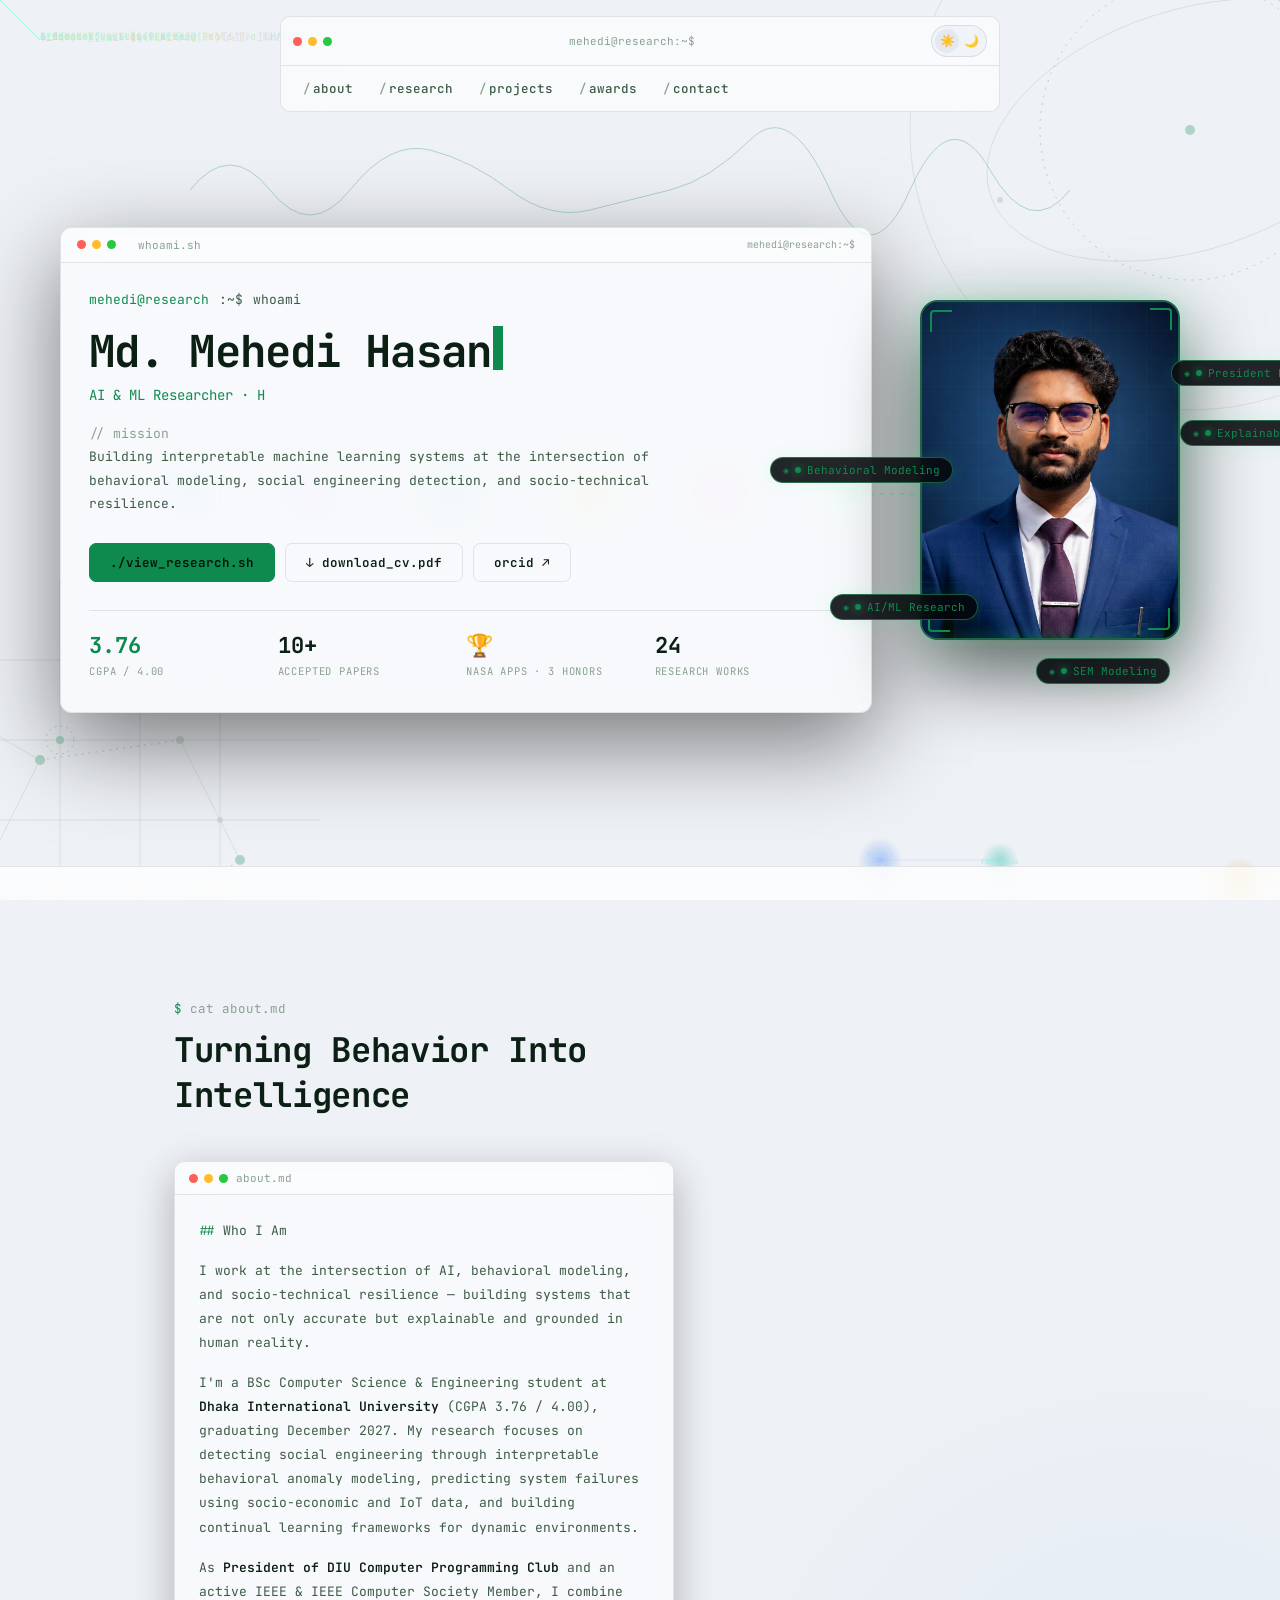
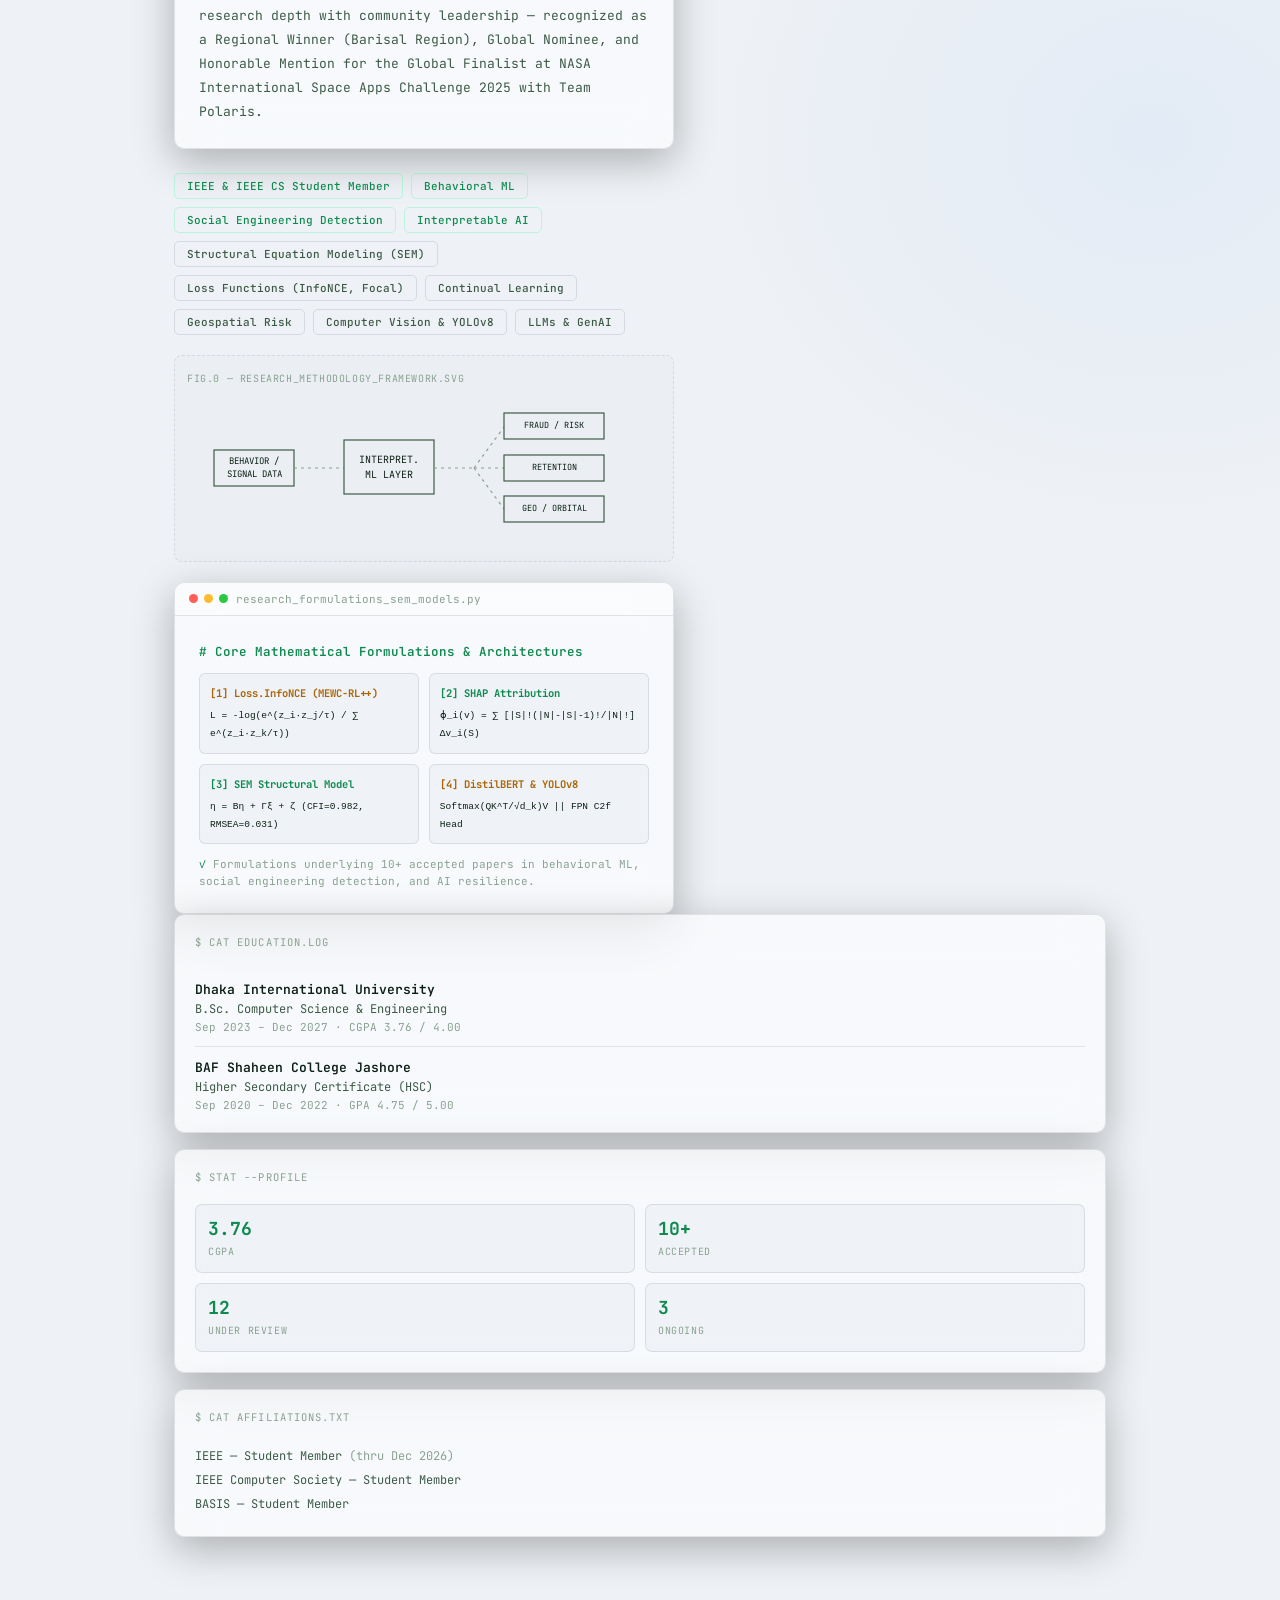
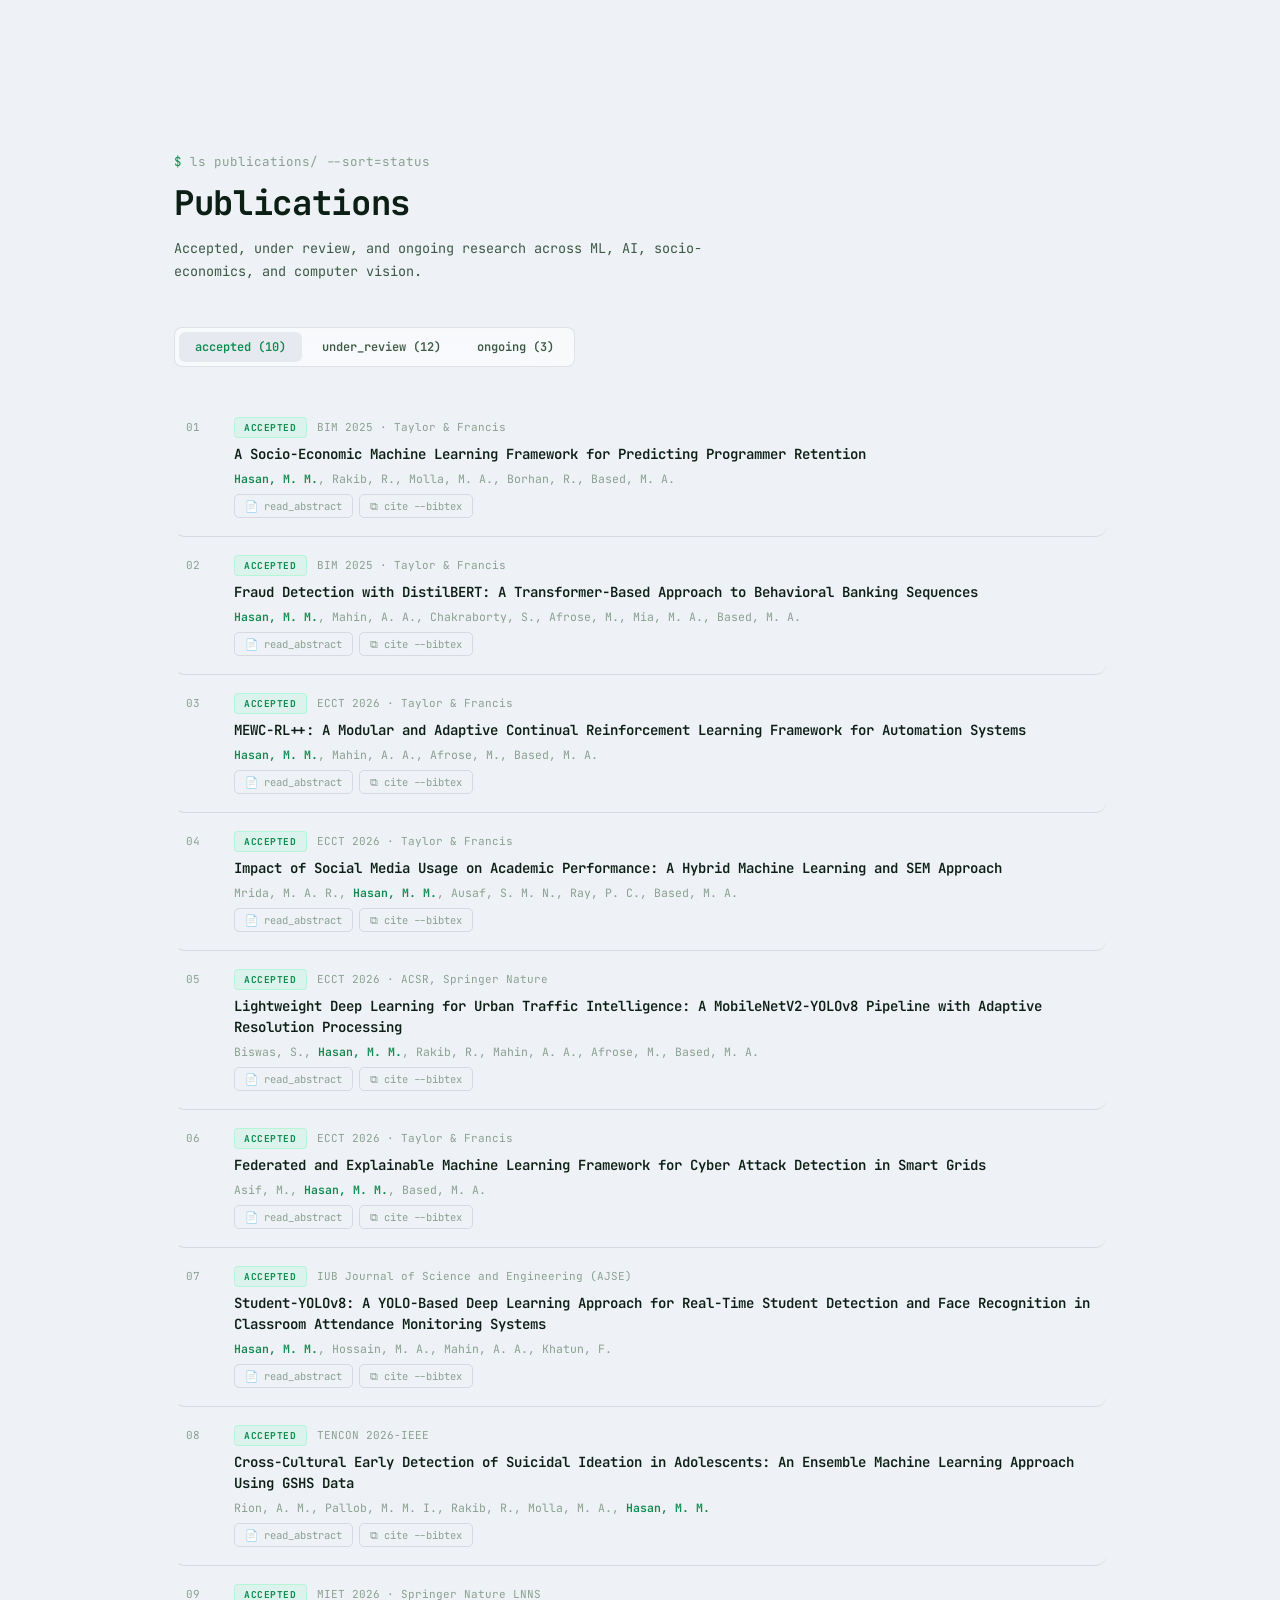
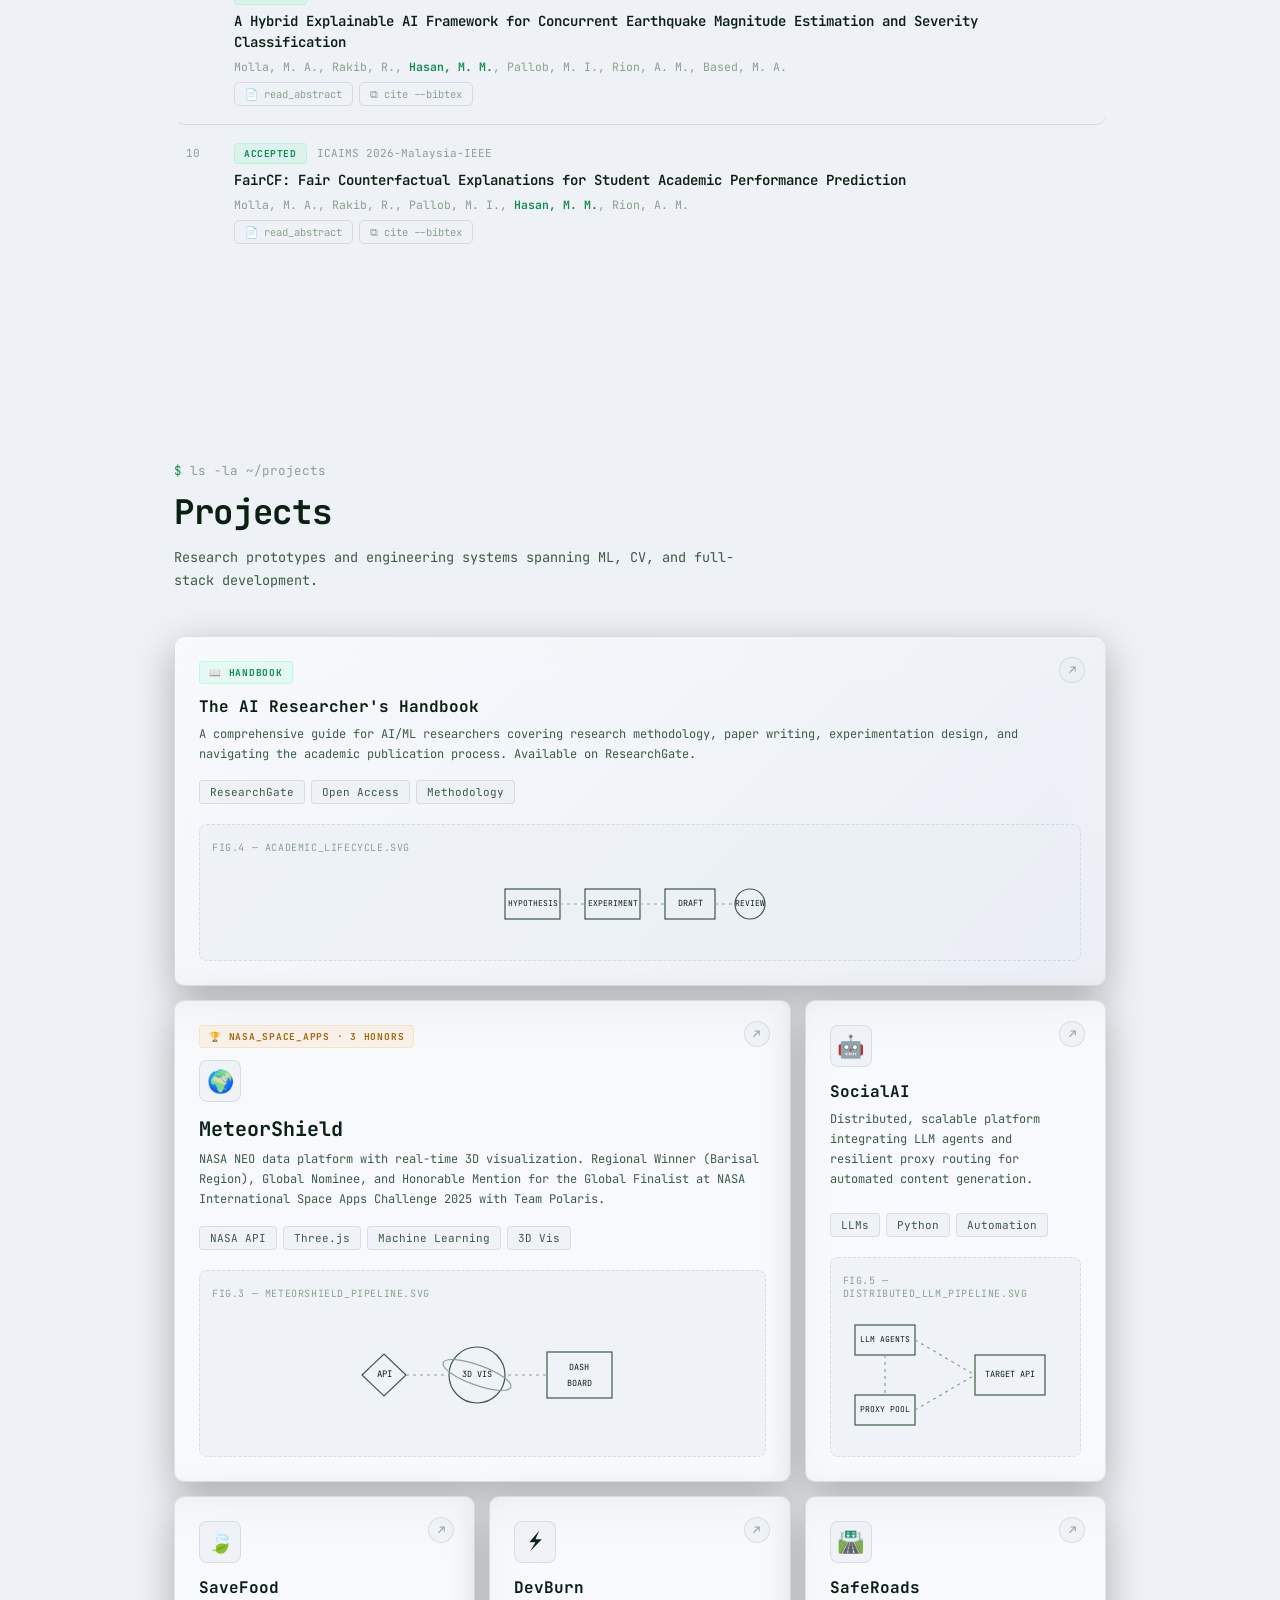
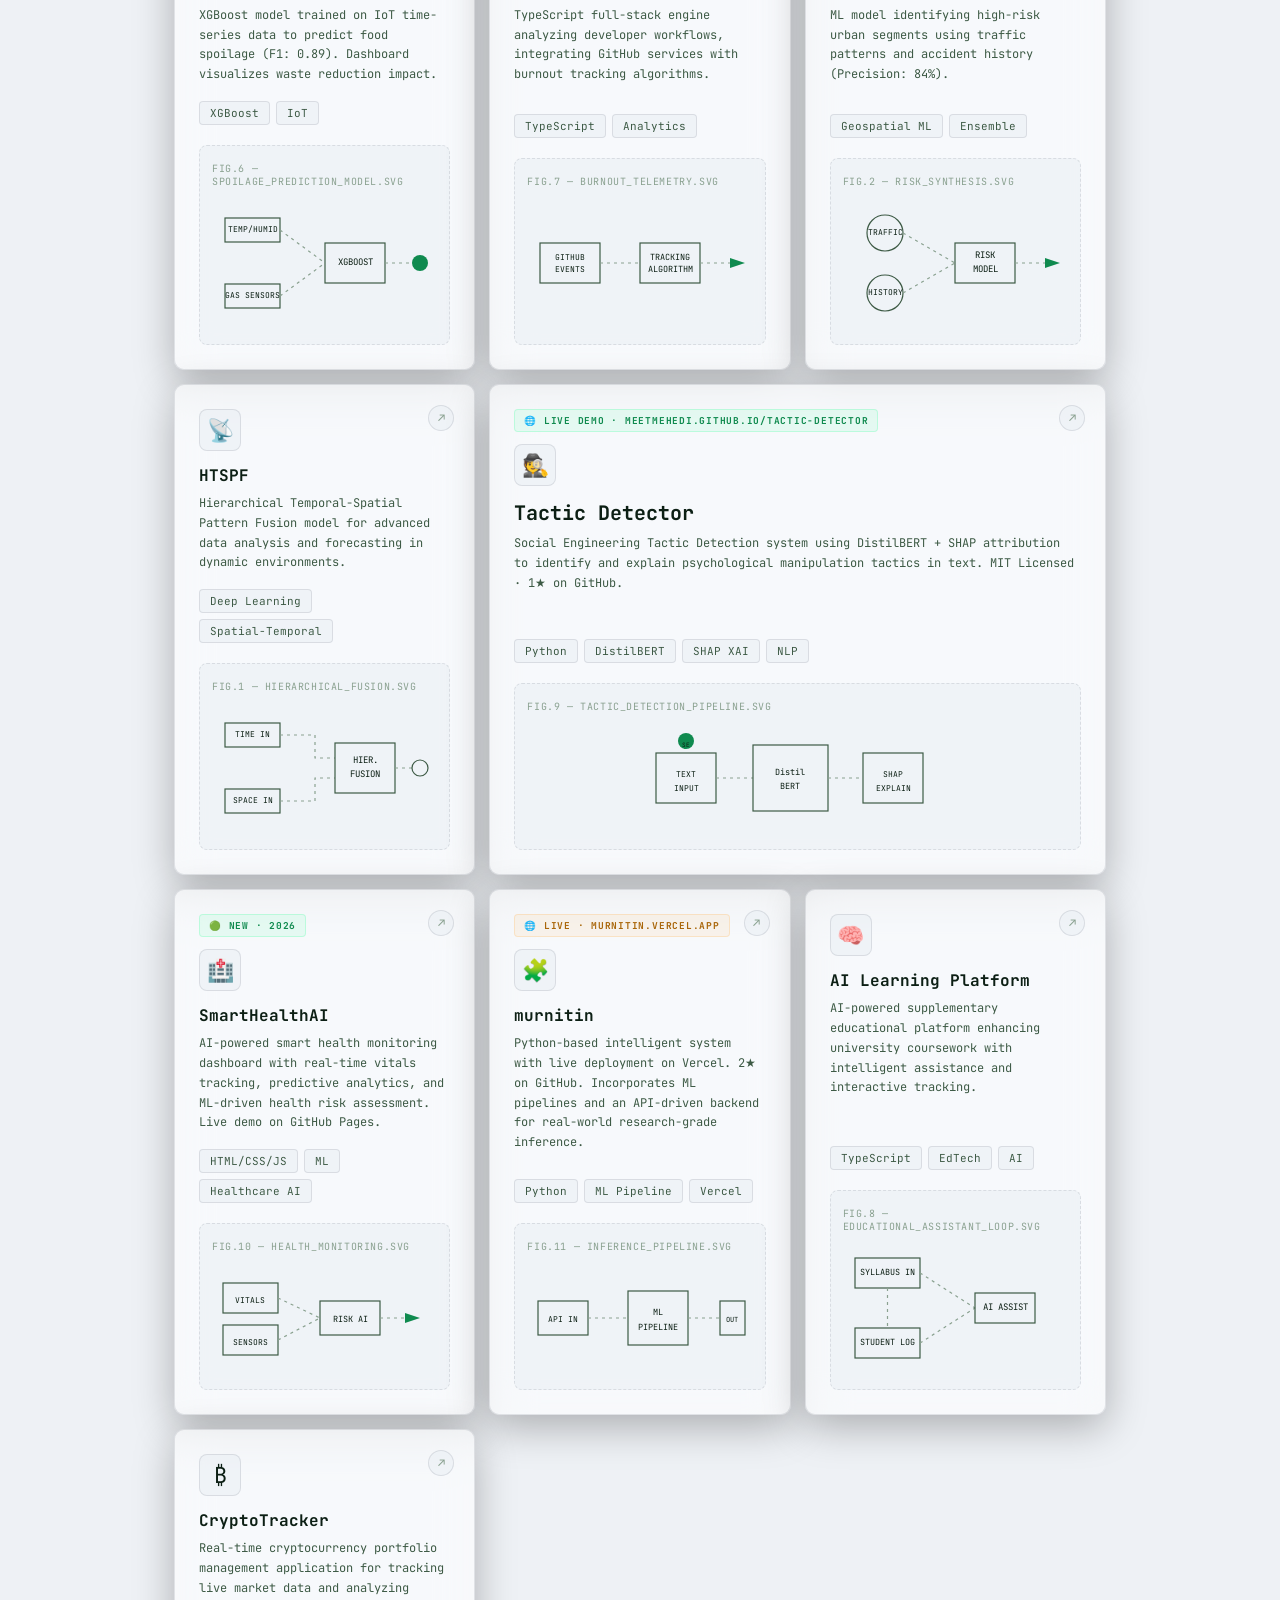
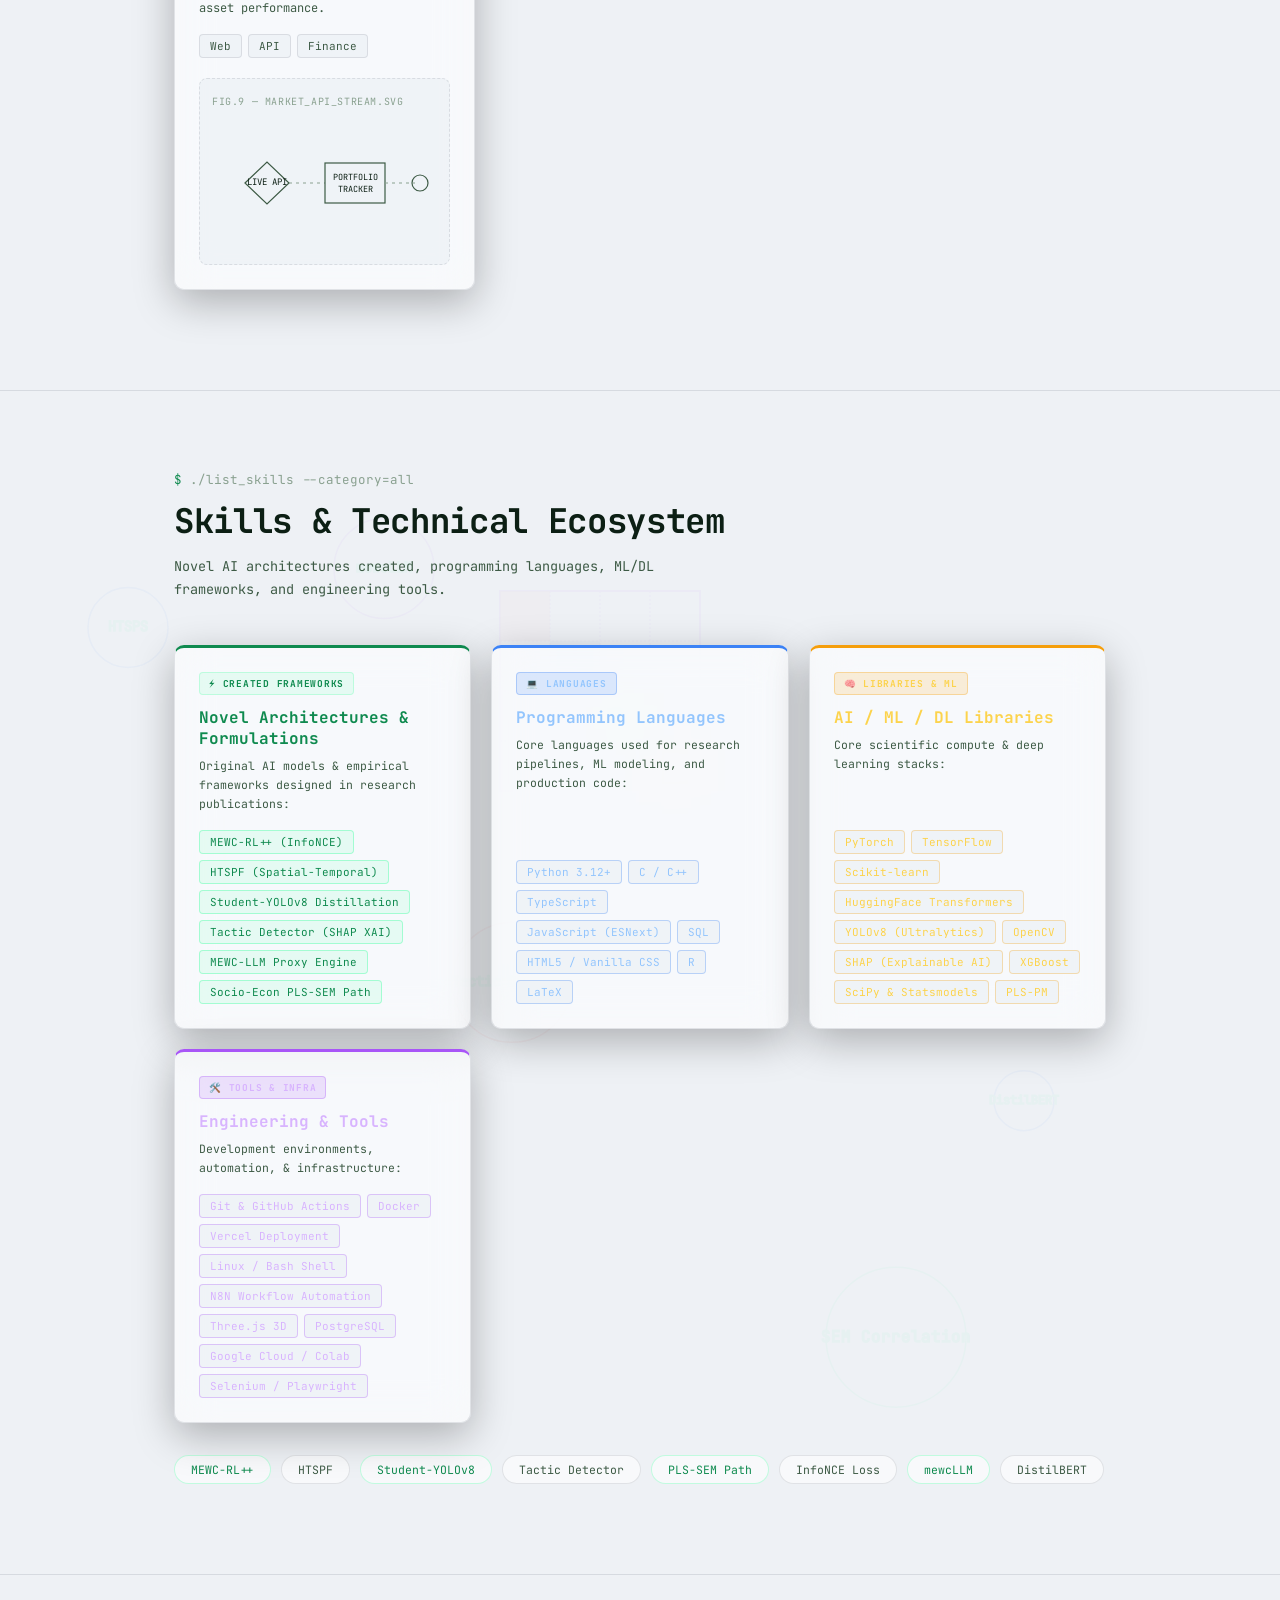
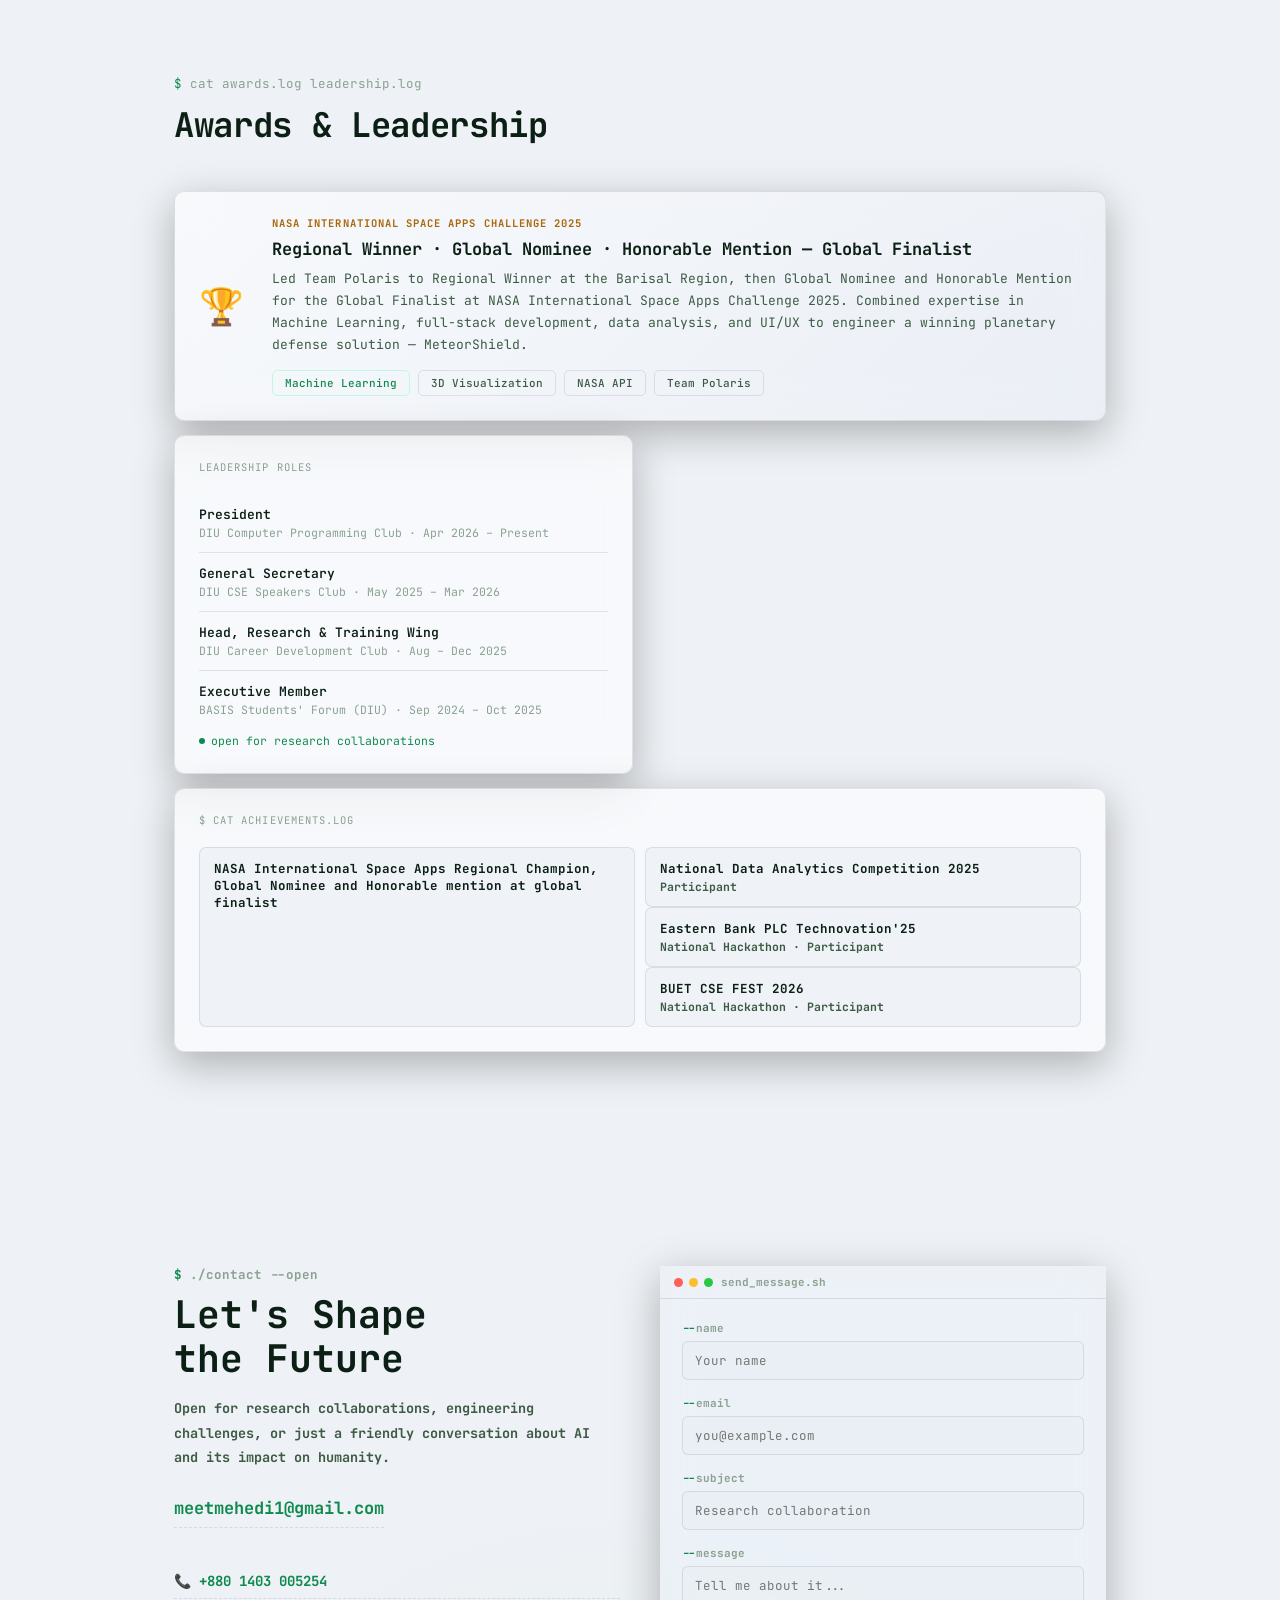
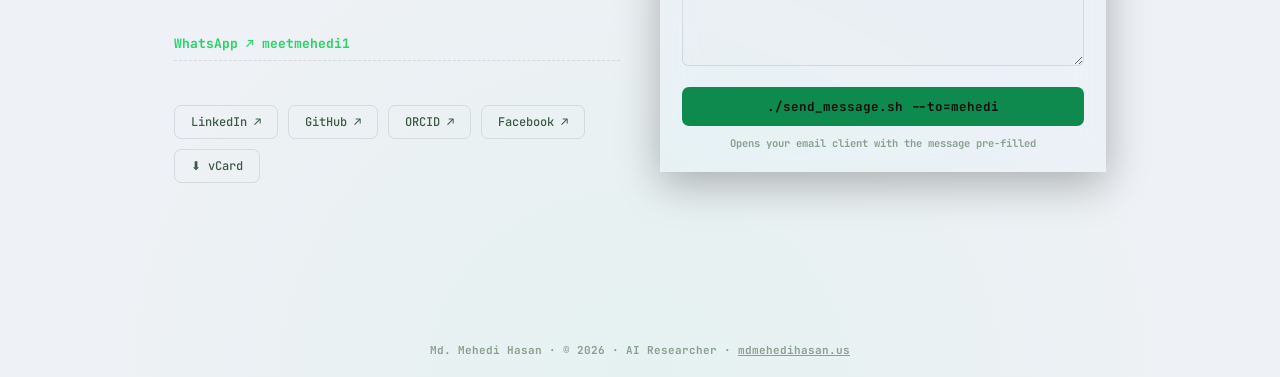
==== commit 60077fc4: "fix: mobile menu button - dropdown positioning, tap target, close on outside click" ====
--- a/index_2.html
+++ b/index_2.html
@@ -753,9 +753,29 @@
       .leadership-grid { grid-template-columns: 1fr; }
       .leader-card.featured { grid-column: span 1; flex-direction: column; align-items: flex-start; }
       
-      .nav-links { display: none; position: absolute; top: 100%; left: 0; width: 100%; background: var(--bg); flex-direction: column; padding: 20px 0; border-bottom: 1px solid var(--border); }
+      .nav-links { 
+        display: none; 
+        position: absolute; 
+        top: 100%; 
+        left: 0; 
+        right: 0;
+        width: 100%; 
+        background: var(--bg); 
+        flex-direction: column; 
+        padding: 12px 0; 
+        border-bottom: 1px solid var(--border);
+        z-index: 9998;
+        box-shadow: 0 8px 24px rgba(0,0,0,0.3);
+      }
       .nav-links.open { display: flex; }
-      .nav-links a { padding: 10px 24px; width: 100%; box-sizing: border-box; }
+      .nav-links a { 
+        padding: 12px 24px; 
+        width: 100%; 
+        box-sizing: border-box;
+        border-bottom: 1px solid var(--border);
+        font-size: 14px;
+      }
+      .nav-links a:last-child { border-bottom: none; }
       .nav-menu-btn { display: block; }
       
       .term-titlebar { justify-content: space-between; padding: 12px 16px; }
@@ -2656,8 +2676,24 @@
     // ── mobile menu ──
     const menuToggle = document.getElementById('menuToggle');
     const navLinksEl = document.getElementById('navLinks');
-    menuToggle.addEventListener('click', () => navLinksEl.classList.toggle('open'));
-    document.querySelectorAll('.nav-link').forEach(l => l.addEventListener('click', () => navLinksEl.classList.remove('open')));
+    if (menuToggle && navLinksEl) {
+      menuToggle.addEventListener('click', (e) => {
+        e.stopPropagation();
+        navLinksEl.classList.toggle('open');
+        menuToggle.textContent = navLinksEl.classList.contains('open') ? 'close' : 'menu';
+      });
+      document.querySelectorAll('.nav-link').forEach(l => l.addEventListener('click', () => {
+        navLinksEl.classList.remove('open');
+        menuToggle.textContent = 'menu';
+      }));
+      // Close menu when clicking outside
+      document.addEventListener('click', (e) => {
+        if (!e.target.closest('.term-titlebar') && !e.target.closest('.nav-links')) {
+          navLinksEl.classList.remove('open');
+          menuToggle.textContent = 'menu';
+        }
+      });
+    }
 
     // ── theme toggle ──
     const themeToggle = document.getElementById('themeToggle');
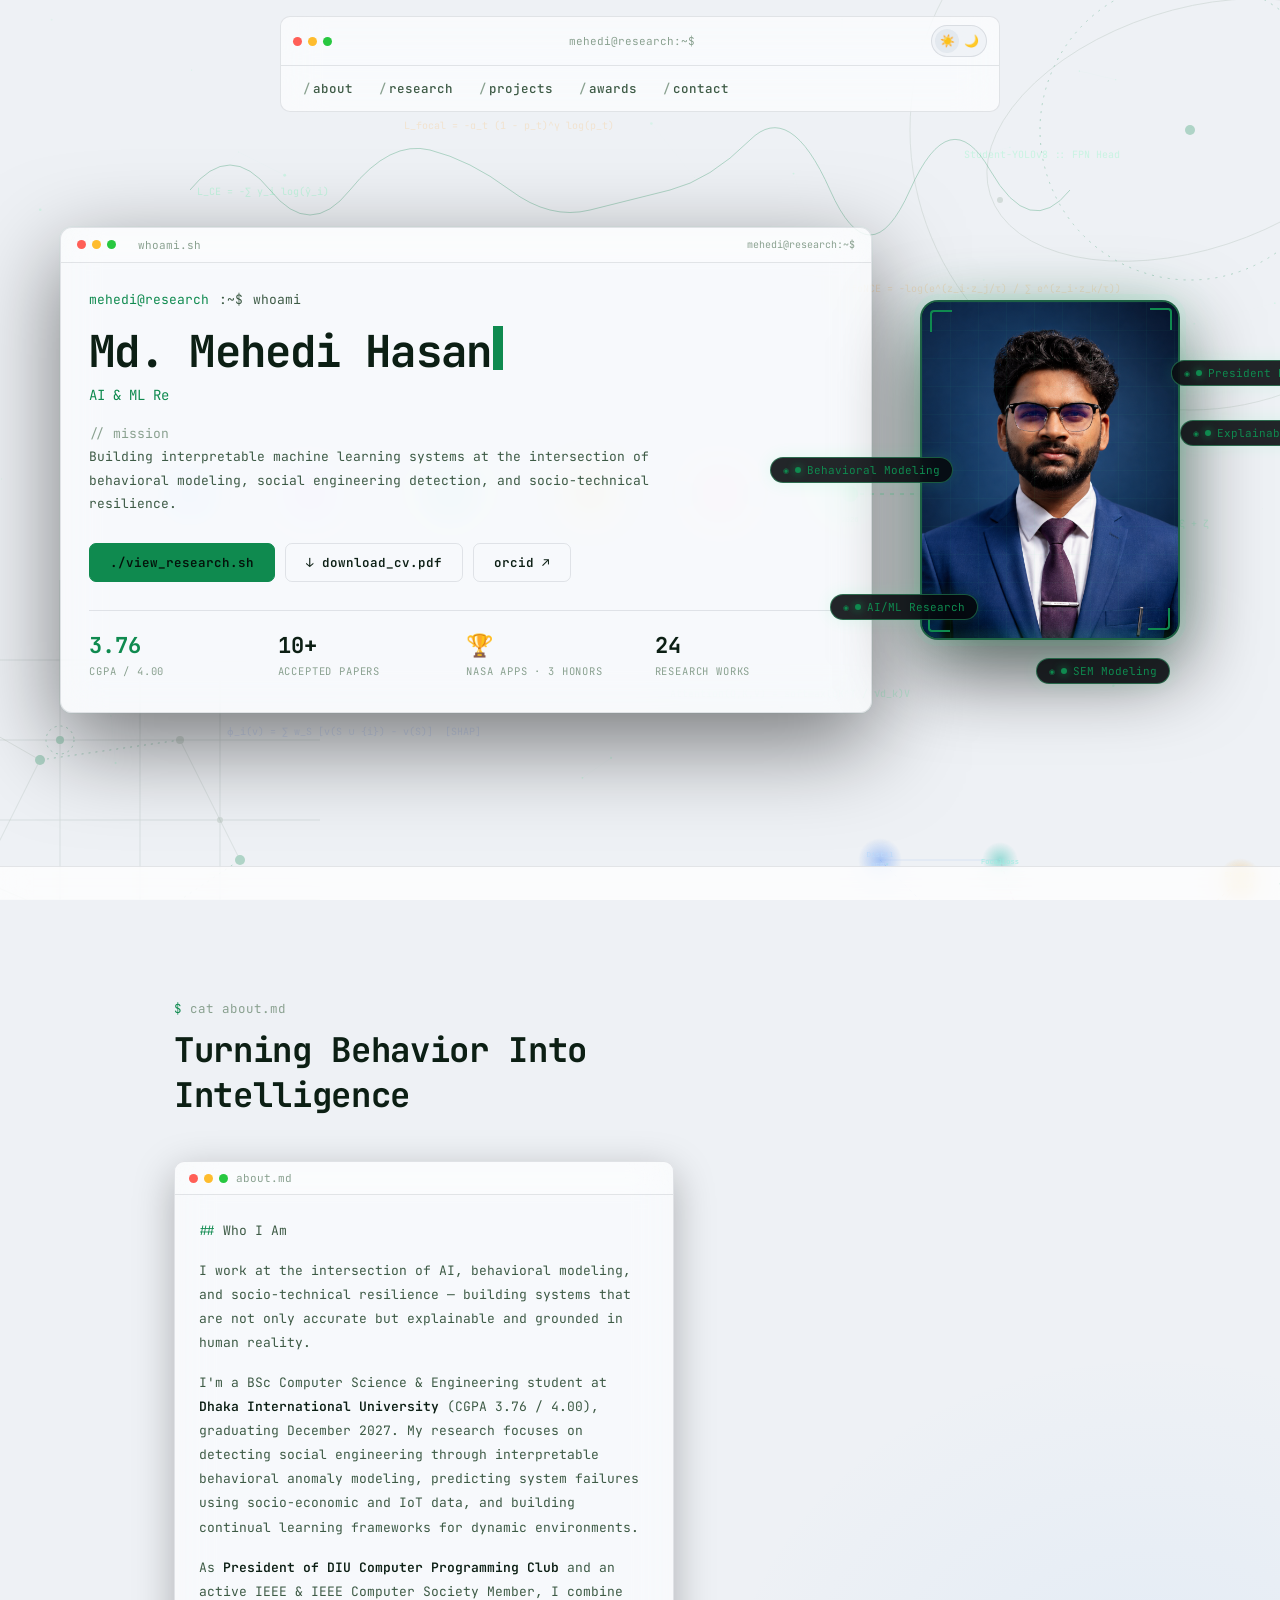
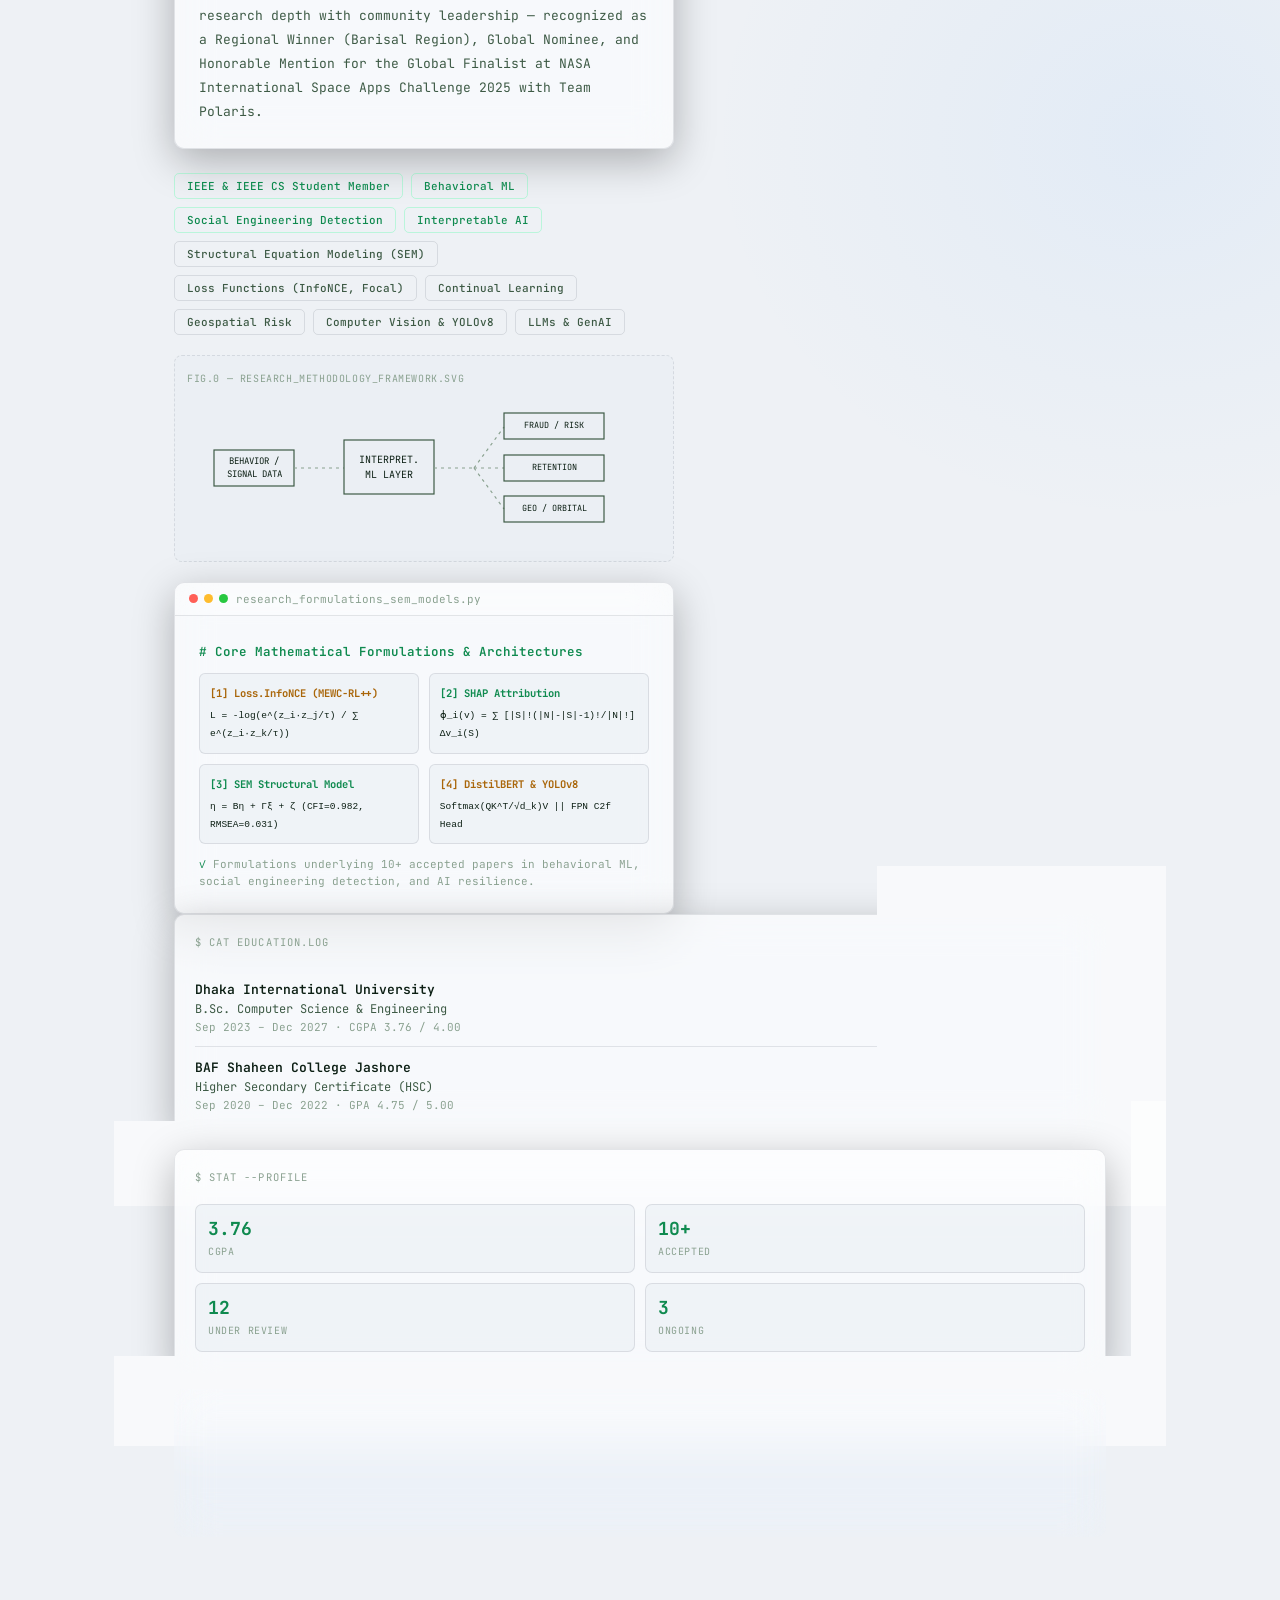
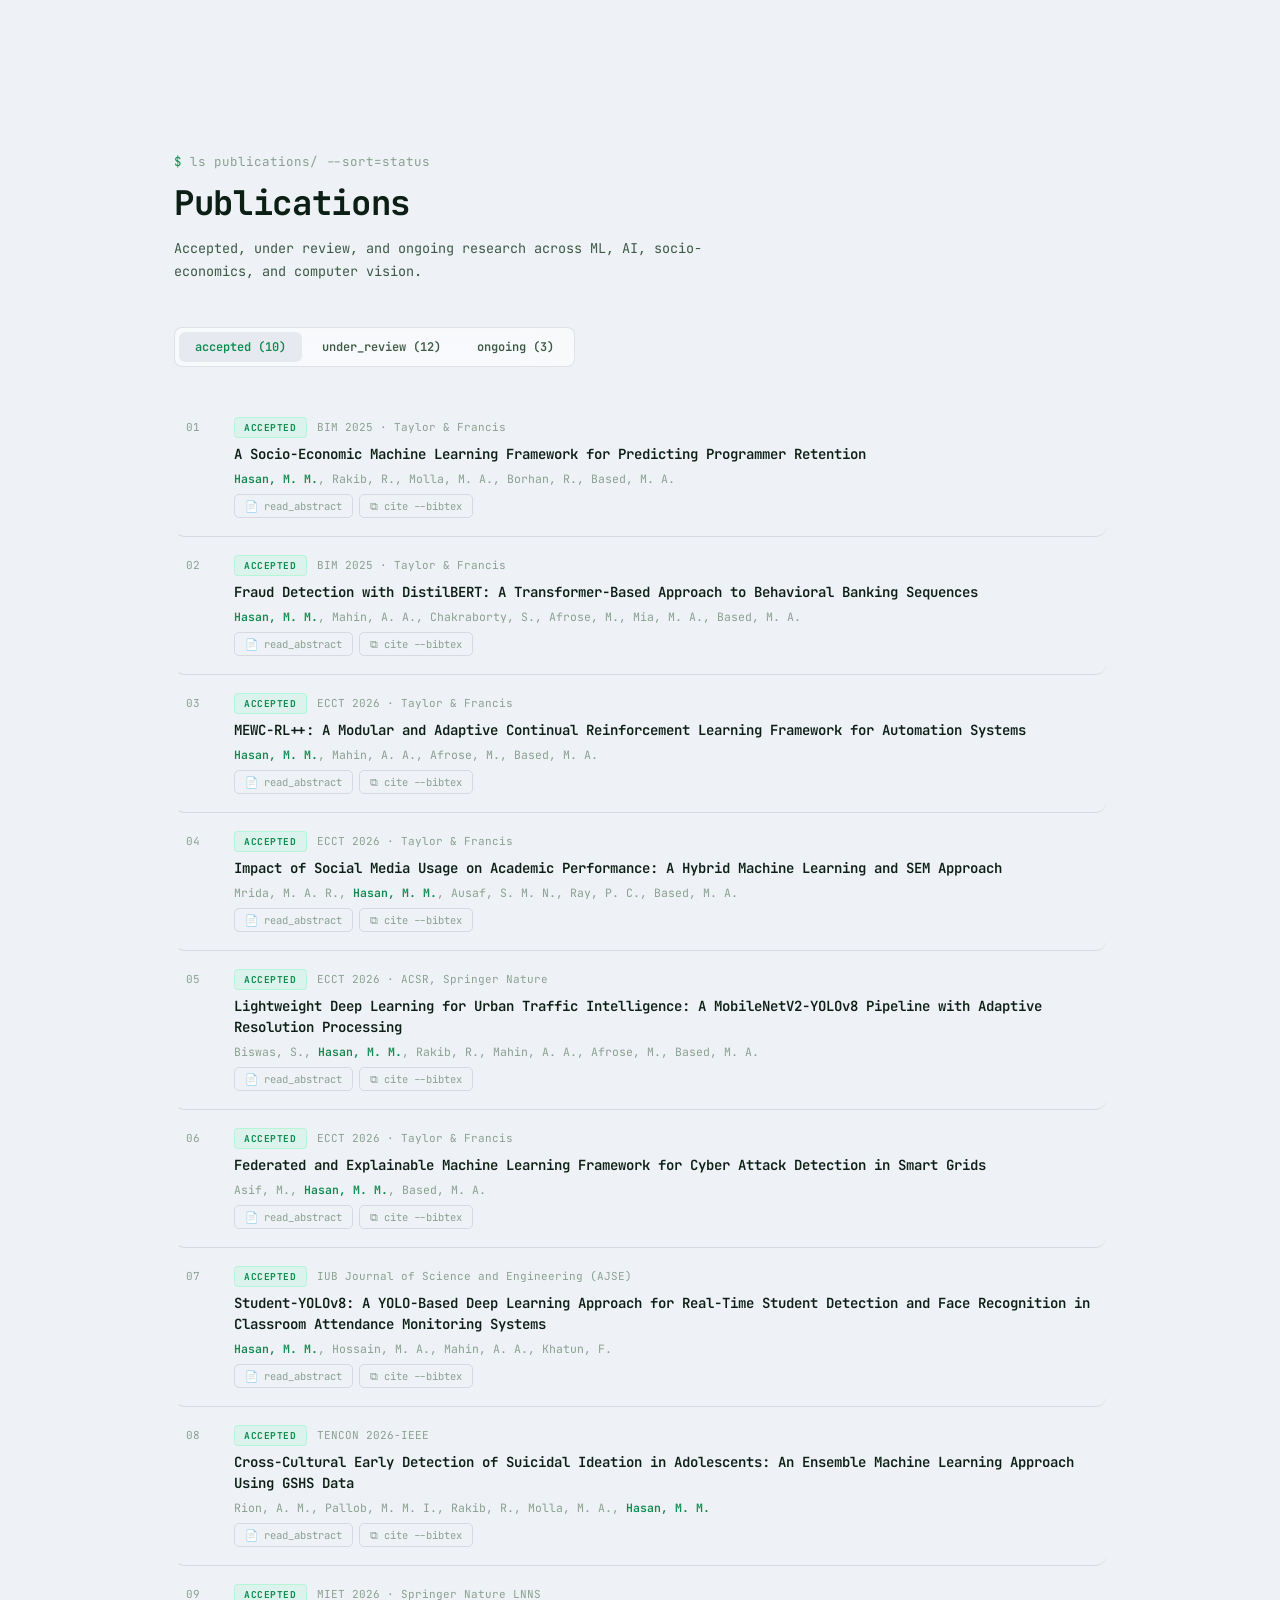
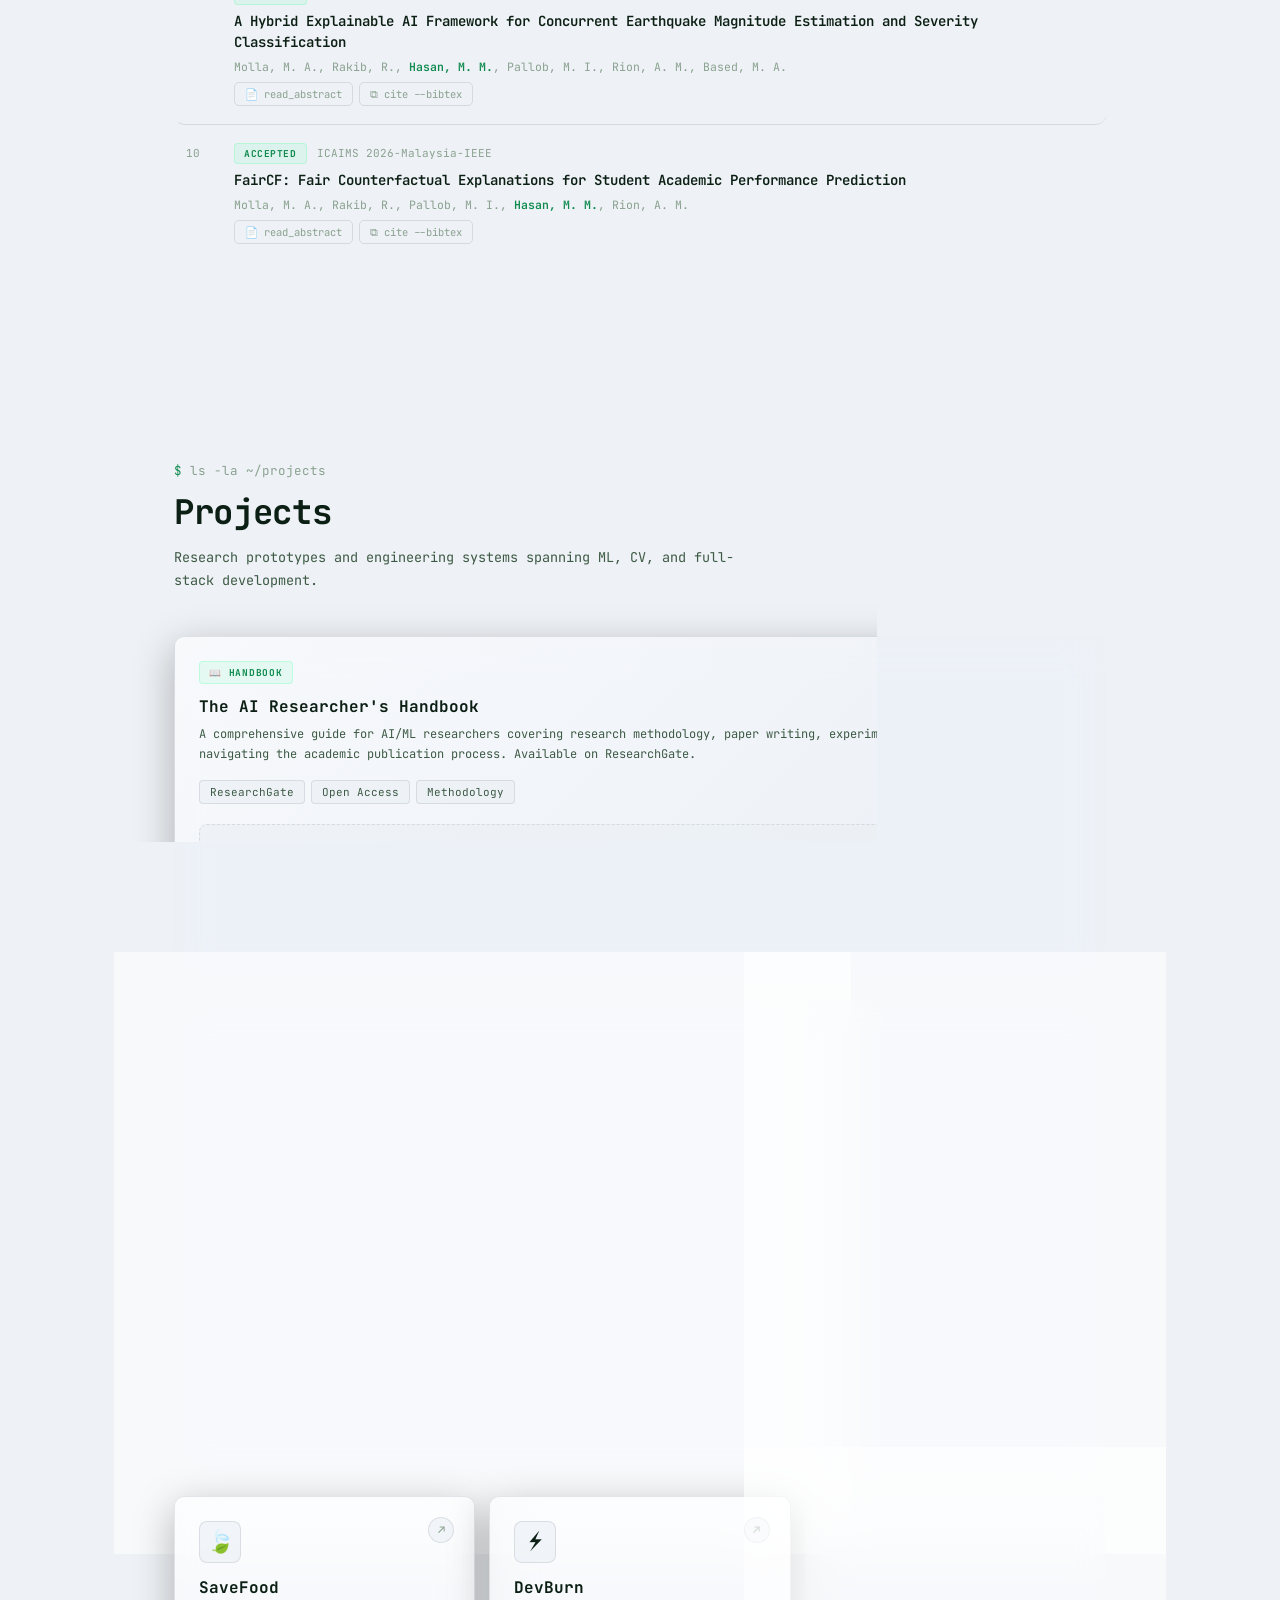
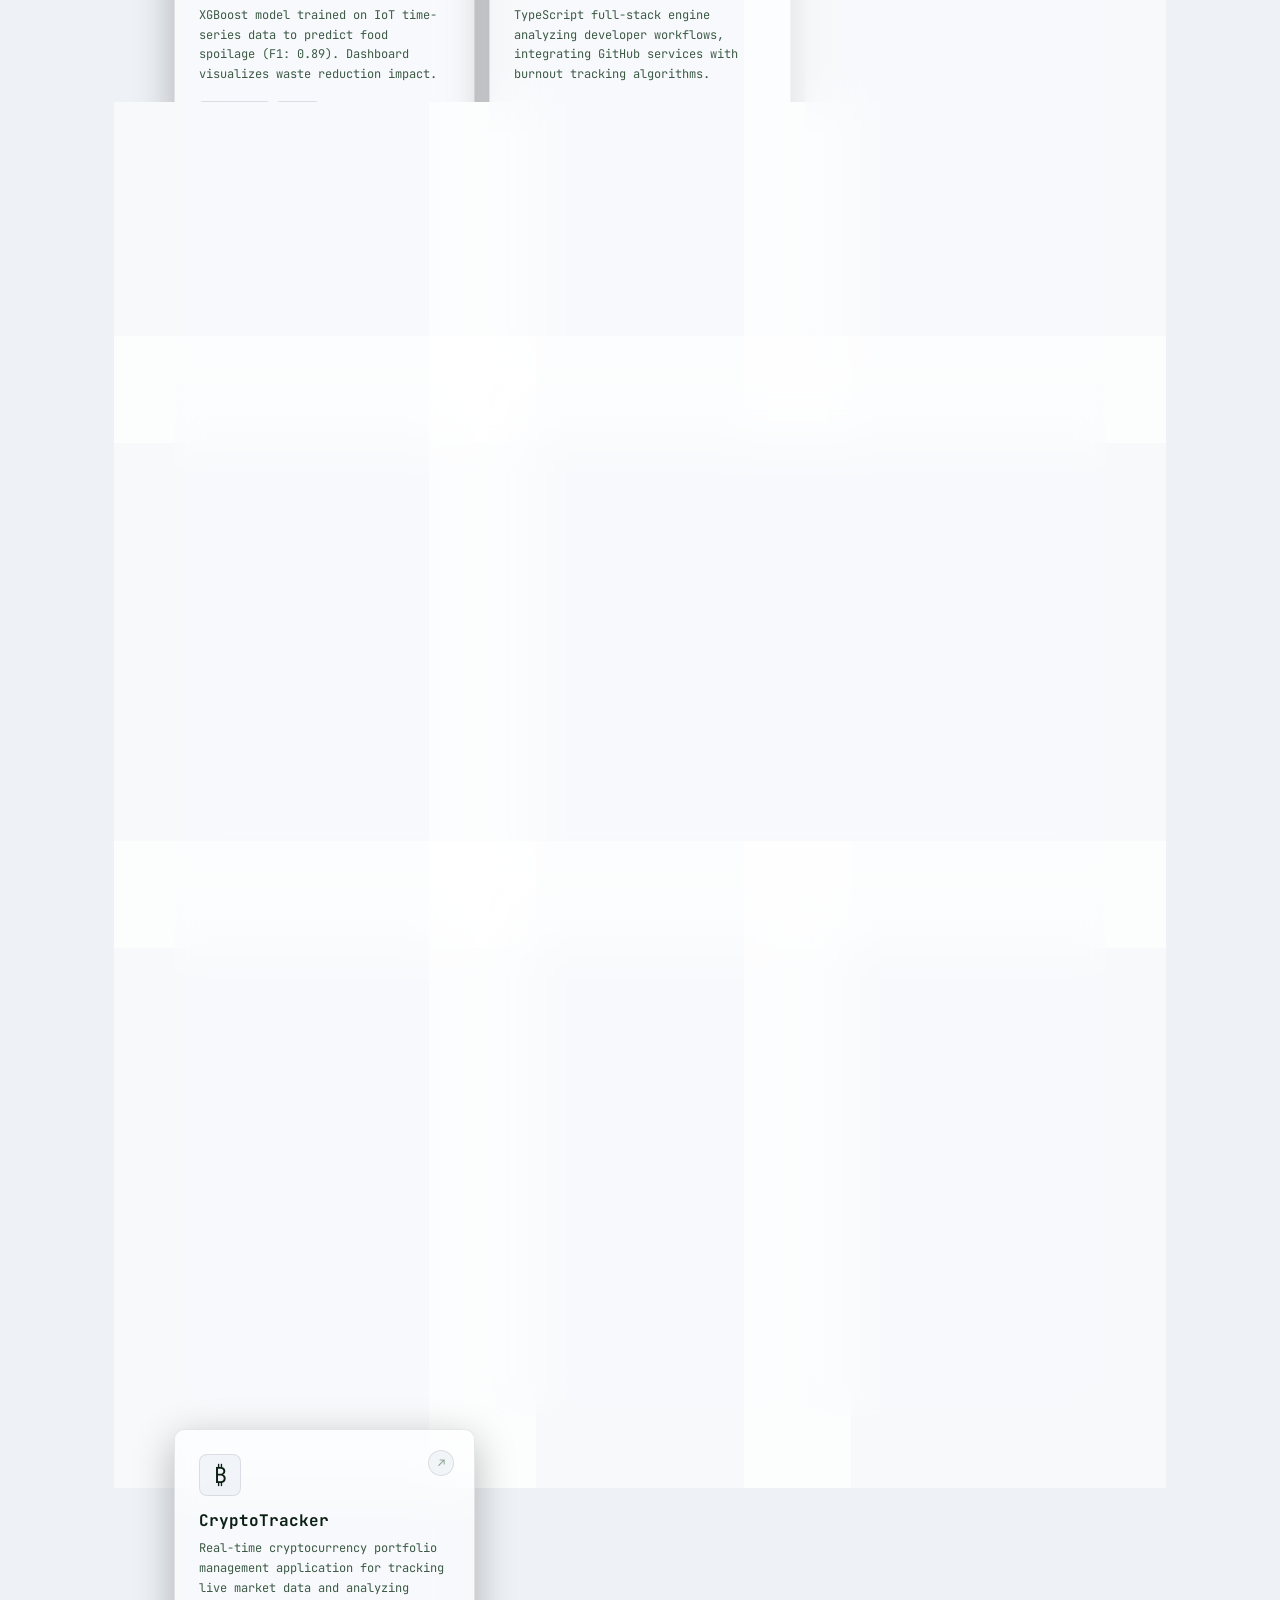
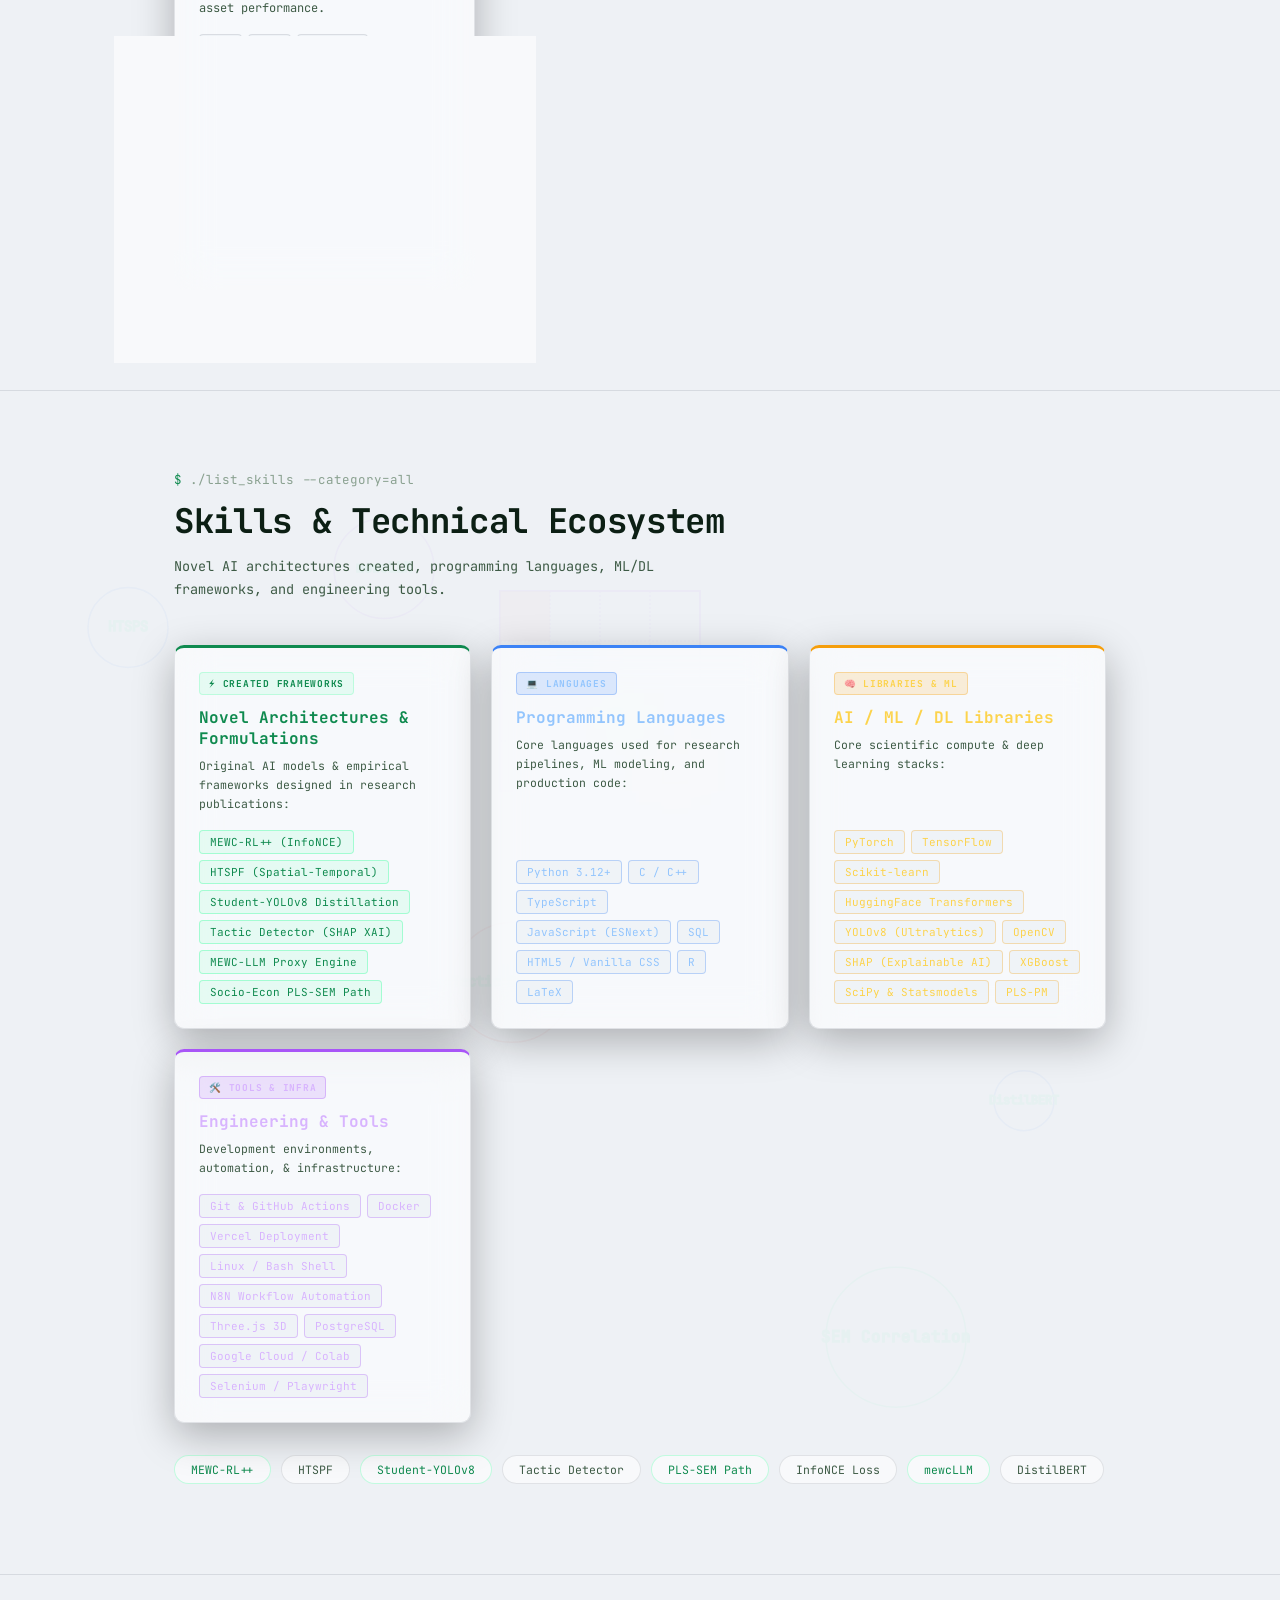
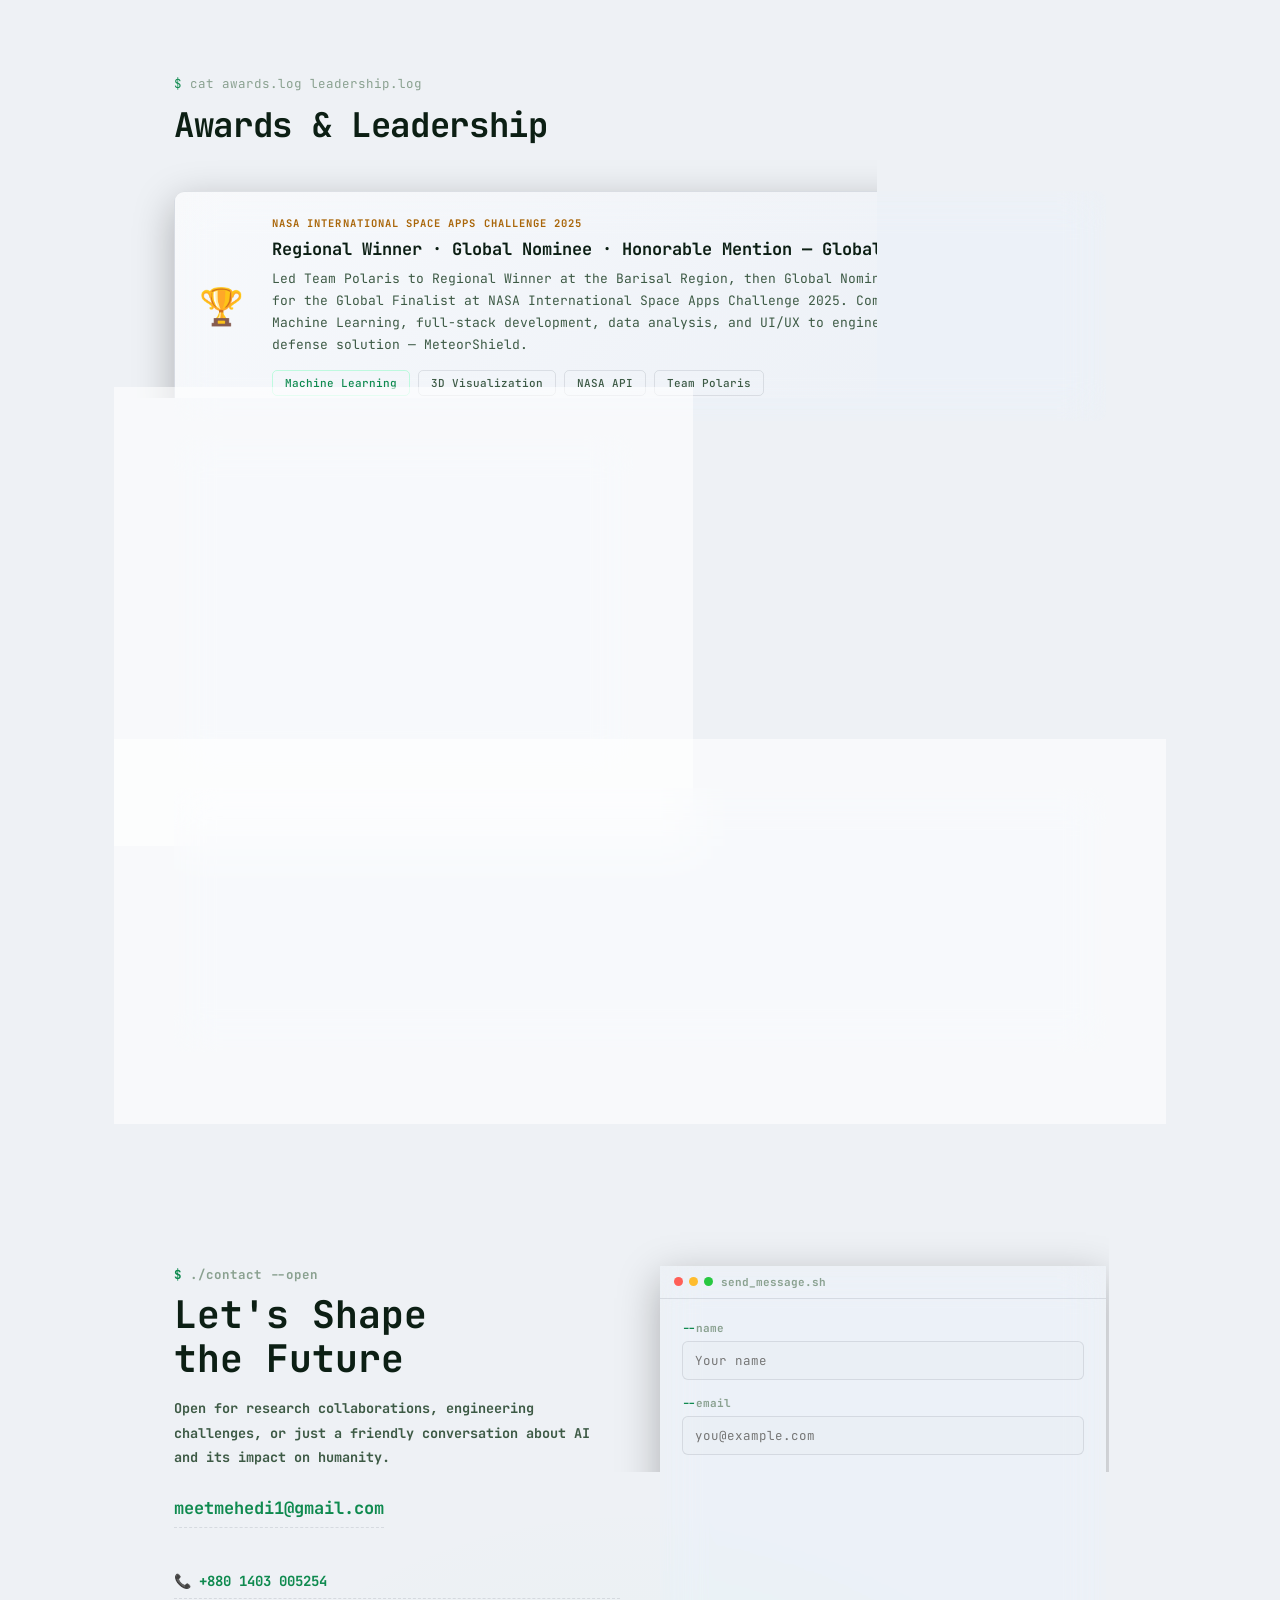
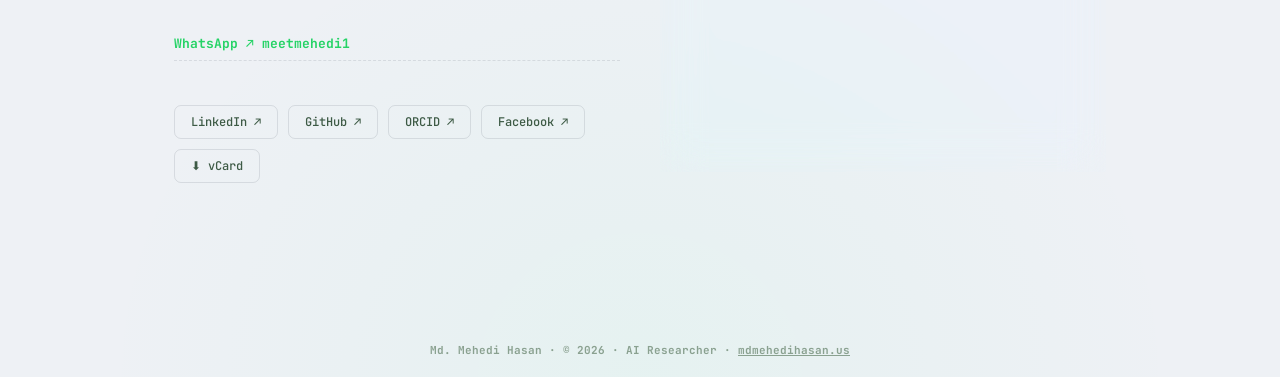
==== commit 42f9814e: "fix: mobile view menu dropdown and responsive layout fixes" ====
--- a/index_2.html
+++ b/index_2.html
@@ -755,42 +755,43 @@
       
       .nav-links { 
         display: none; 
-        position: absolute; 
-        top: 100%; 
-        left: 0; 
-        right: 0;
+        position: static; 
         width: 100%; 
-        background: var(--bg); 
+        background: transparent; 
         flex-direction: column; 
-        padding: 12px 0; 
-        border-bottom: 1px solid var(--border);
-        z-index: 9998;
-        box-shadow: 0 8px 24px rgba(0,0,0,0.3);
+        padding: 6px 0 10px; 
+        border-top: 1px solid var(--border);
+        box-shadow: none;
       }
       .nav-links.open { display: flex; }
       .nav-links a { 
-        padding: 12px 24px; 
+        padding: 10px 16px; 
         width: 100%; 
         box-sizing: border-box;
-        border-bottom: 1px solid var(--border);
-        font-size: 14px;
+        border-bottom: 1px solid rgba(255,255,255,0.05);
+        font-size: 13.5px;
       }
       .nav-links a:last-child { border-bottom: none; }
       .nav-menu-btn { display: block; }
       
-      .term-titlebar { justify-content: space-between; padding: 12px 16px; }
-      .hero-stats { flex-wrap: wrap; gap: 16px; }
-      .hero-stat { flex: 1 1 40%; }
-      .hero-inner { grid-template-columns: 1fr; gap: 40px; display: flex; flex-direction: column-reverse; } /* Photo on top for mobile */
+      .term-titlebar { justify-content: space-between; padding: 10px 14px; }
+      .hero-stats { display: grid; grid-template-columns: repeat(2, 1fr); gap: 16px 12px; }
+      .hero-stat { flex: none; padding-right: 0; }
+      .hero-inner { grid-template-columns: 1fr; gap: 32px; display: flex; flex-direction: column-reverse; }
       .hero-photo-col {
-      display: flex; align-items: center; justify-content: flex-start;
-      position: relative; height: 420px; flex-shrink: 0;
-      padding-right: 180px;
-    }
-      .hero-photo-wrap, .hero-photo-frame { width: 220px; height: 290px; }
+        display: flex; align-items: center; justify-content: center;
+        position: relative; height: auto; min-height: 300px; flex-shrink: 0;
+        padding-right: 0; margin: 0 auto; width: 100%;
+      }
+      .hero-photo-wrap, .hero-photo-frame { width: 220px; height: 290px; margin: 0 auto; }
       .skill-tag-float { display: none; }
       
-      .terminal-window { font-size: 13px; margin: 0 -10px; border-radius: 8px; } /* Break out of container slightly for more space */
+      .mini-stats { display: grid; grid-template-columns: repeat(2, 1fr); gap: 8px; }
+      .mini-stat { padding: 10px 8px; }
+      .mini-stat-num { font-size: 16px; }
+      .mini-stat-label { font-size: 9px; letter-spacing: .04em; word-break: break-word; }
+
+      .terminal-window { font-size: 13px; margin: 0; border-radius: 8px; }
       h1 { font-size: 2.2rem; }
     }
     
@@ -807,8 +808,11 @@
       .terminal-window { border-radius: 6px; }
       h1 { font-size: 1.8rem; line-height: 1.2; }
       .role-line { font-size: 12px; }
-      .term-code { font-size: 11px; white-space: pre-wrap; word-break: break-word; } /* Ensure long paths break */
-      .hero-photo-wrap, .hero-photo-frame { width: 180px; height: 240px; }
+      .term-code { font-size: 11px; white-space: pre-wrap; word-break: break-word; }
+      .hero-photo-wrap, .hero-photo-frame { width: 200px; height: 265px; margin: 0 auto; }
+      .hero-stats { grid-template-columns: repeat(2, 1fr); gap: 12px 8px; }
+      .hero-stat-num { font-size: 18px; }
+      .hero-stat-label { font-size: 9.5px; }
       .bento-cell { padding: 20px; }
     }
 
@@ -2688,7 +2692,7 @@
       }));
       // Close menu when clicking outside
       document.addEventListener('click', (e) => {
-        if (!e.target.closest('.term-titlebar') && !e.target.closest('.nav-links')) {
+        if (!e.target.closest('#nav')) {
           navLinksEl.classList.remove('open');
           menuToggle.textContent = 'menu';
         }
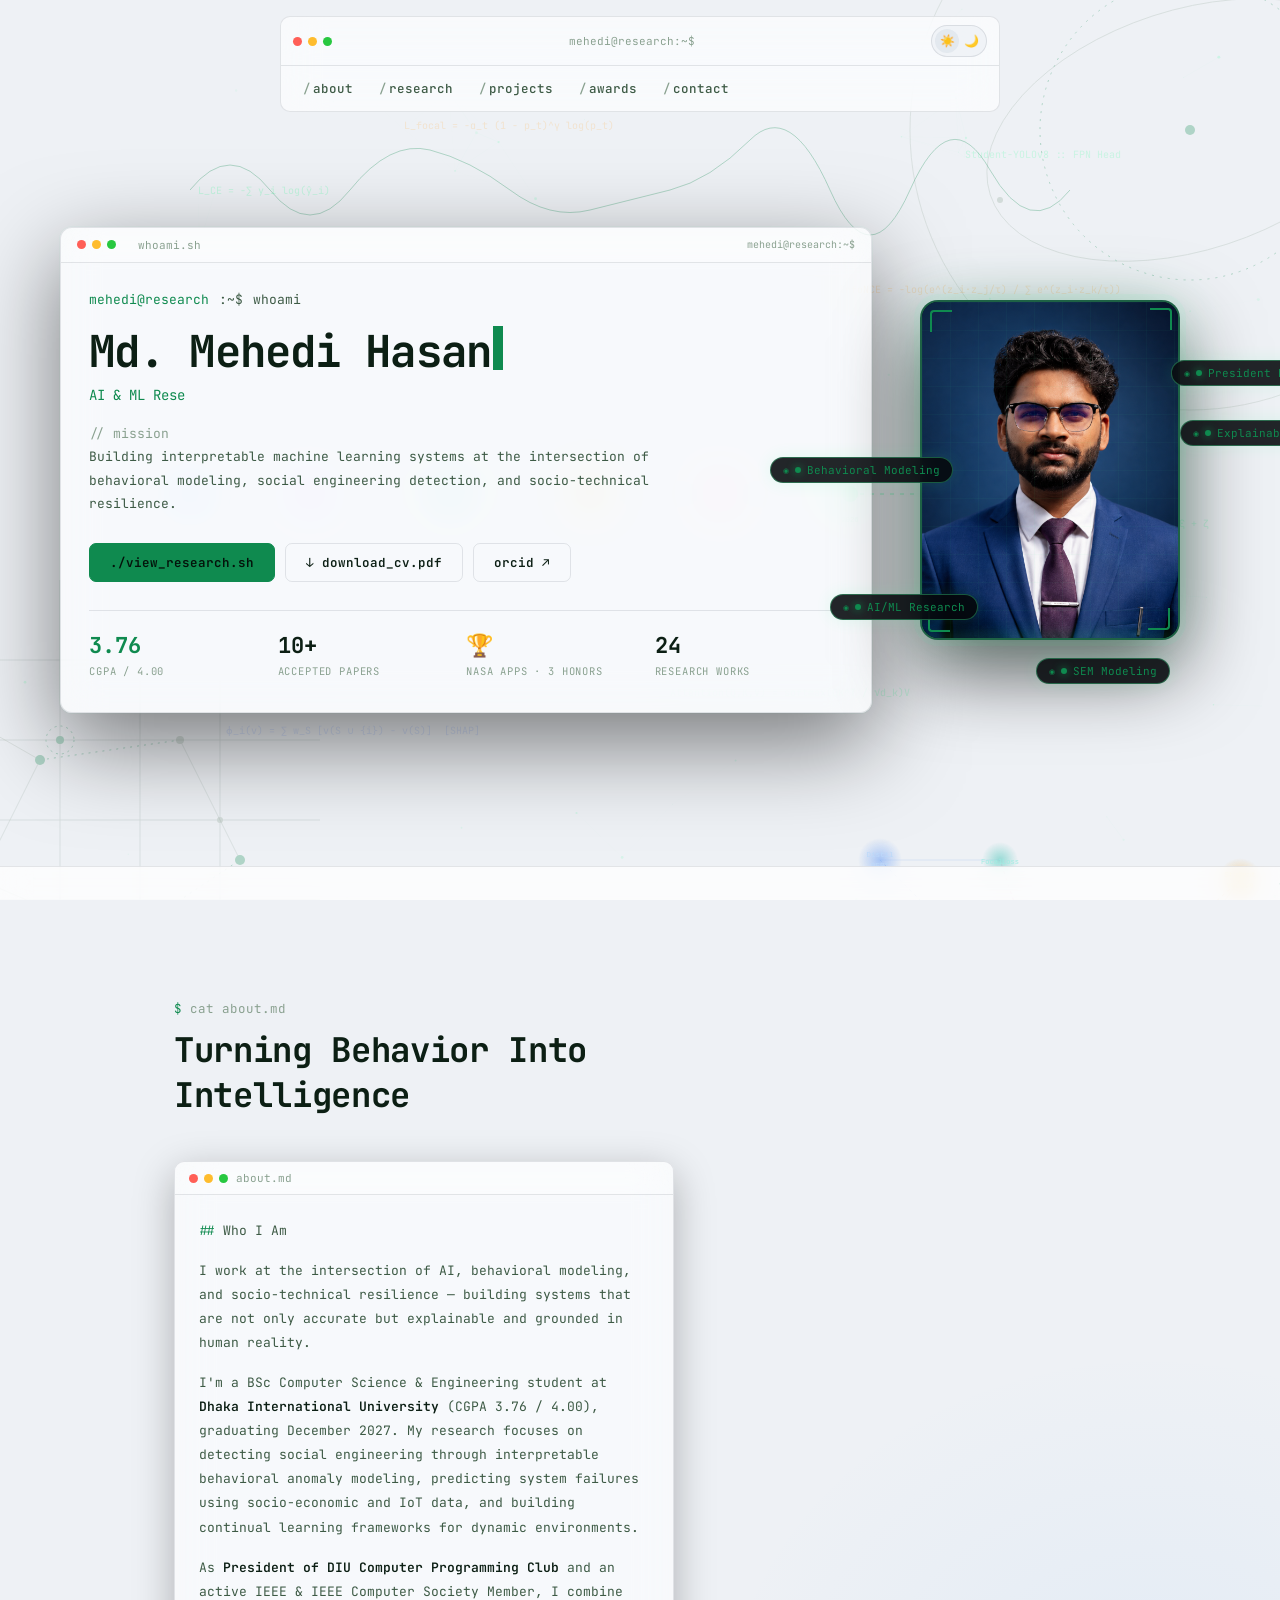
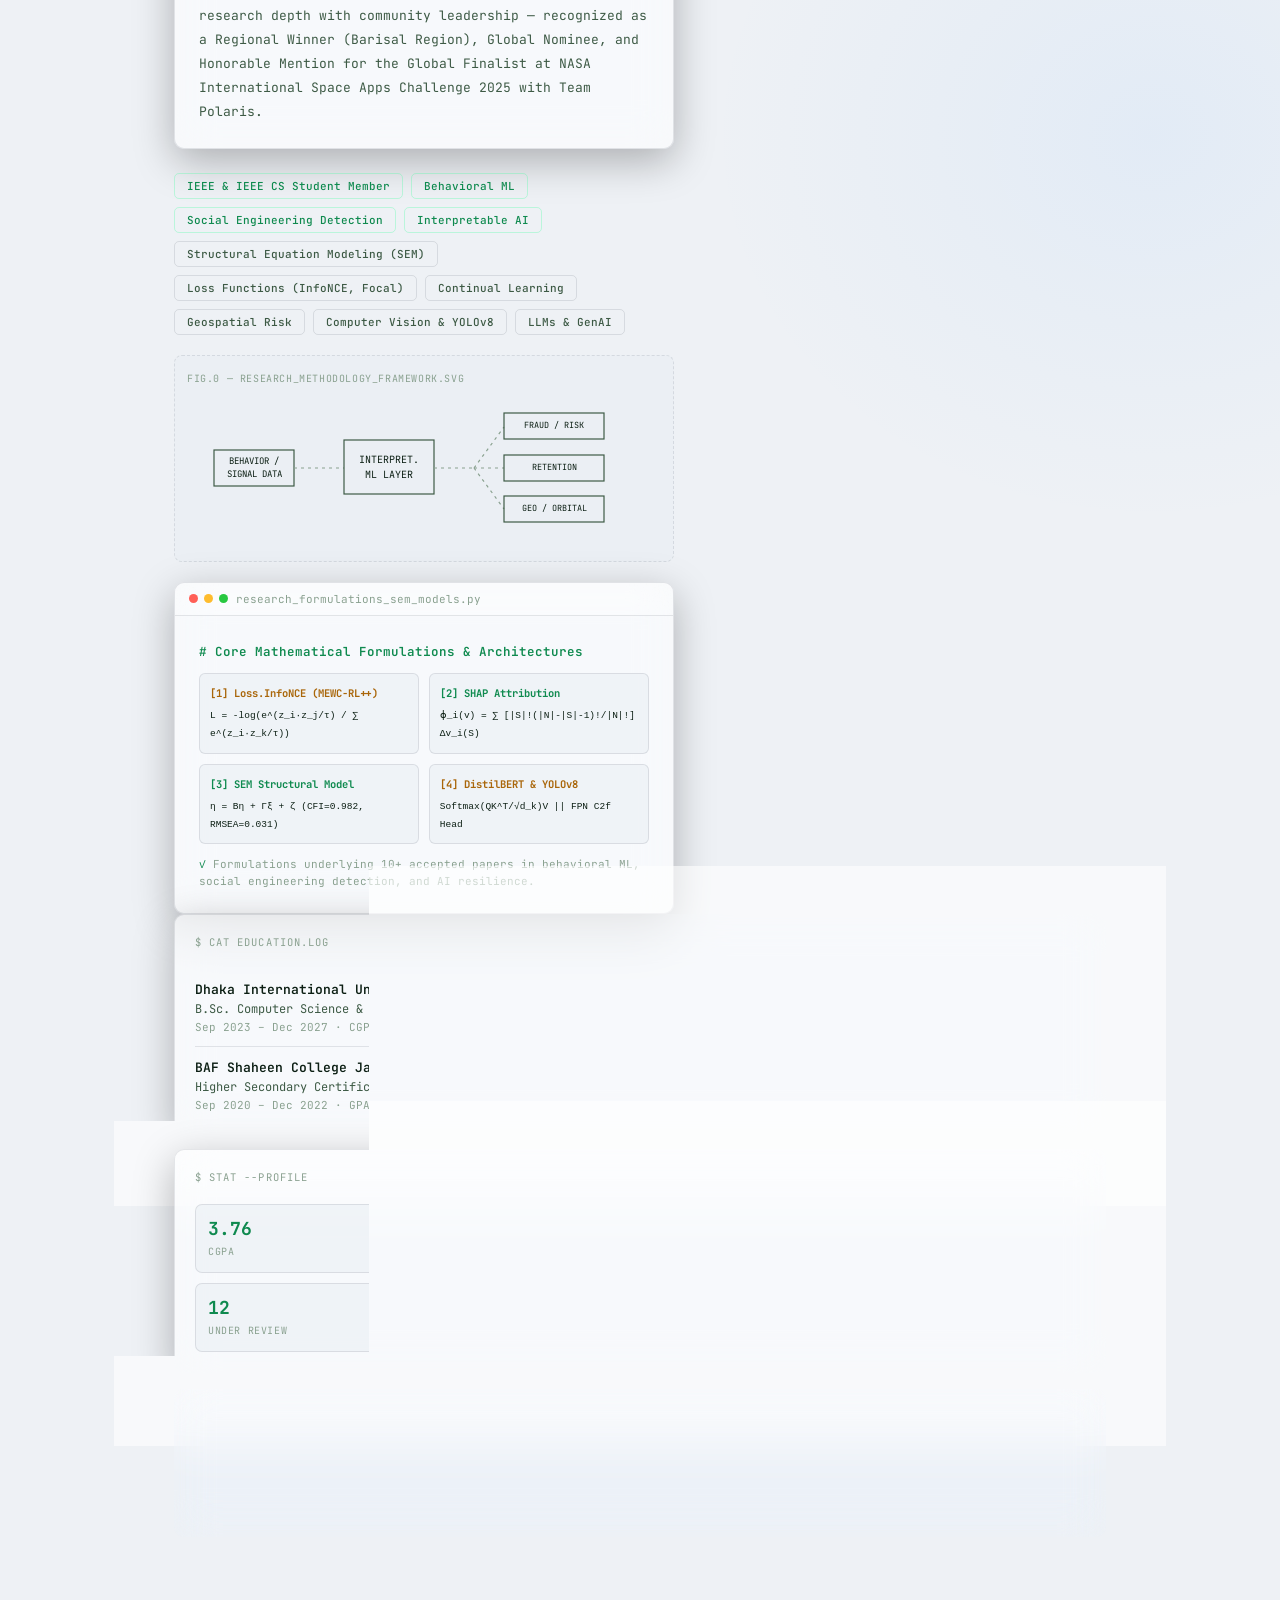
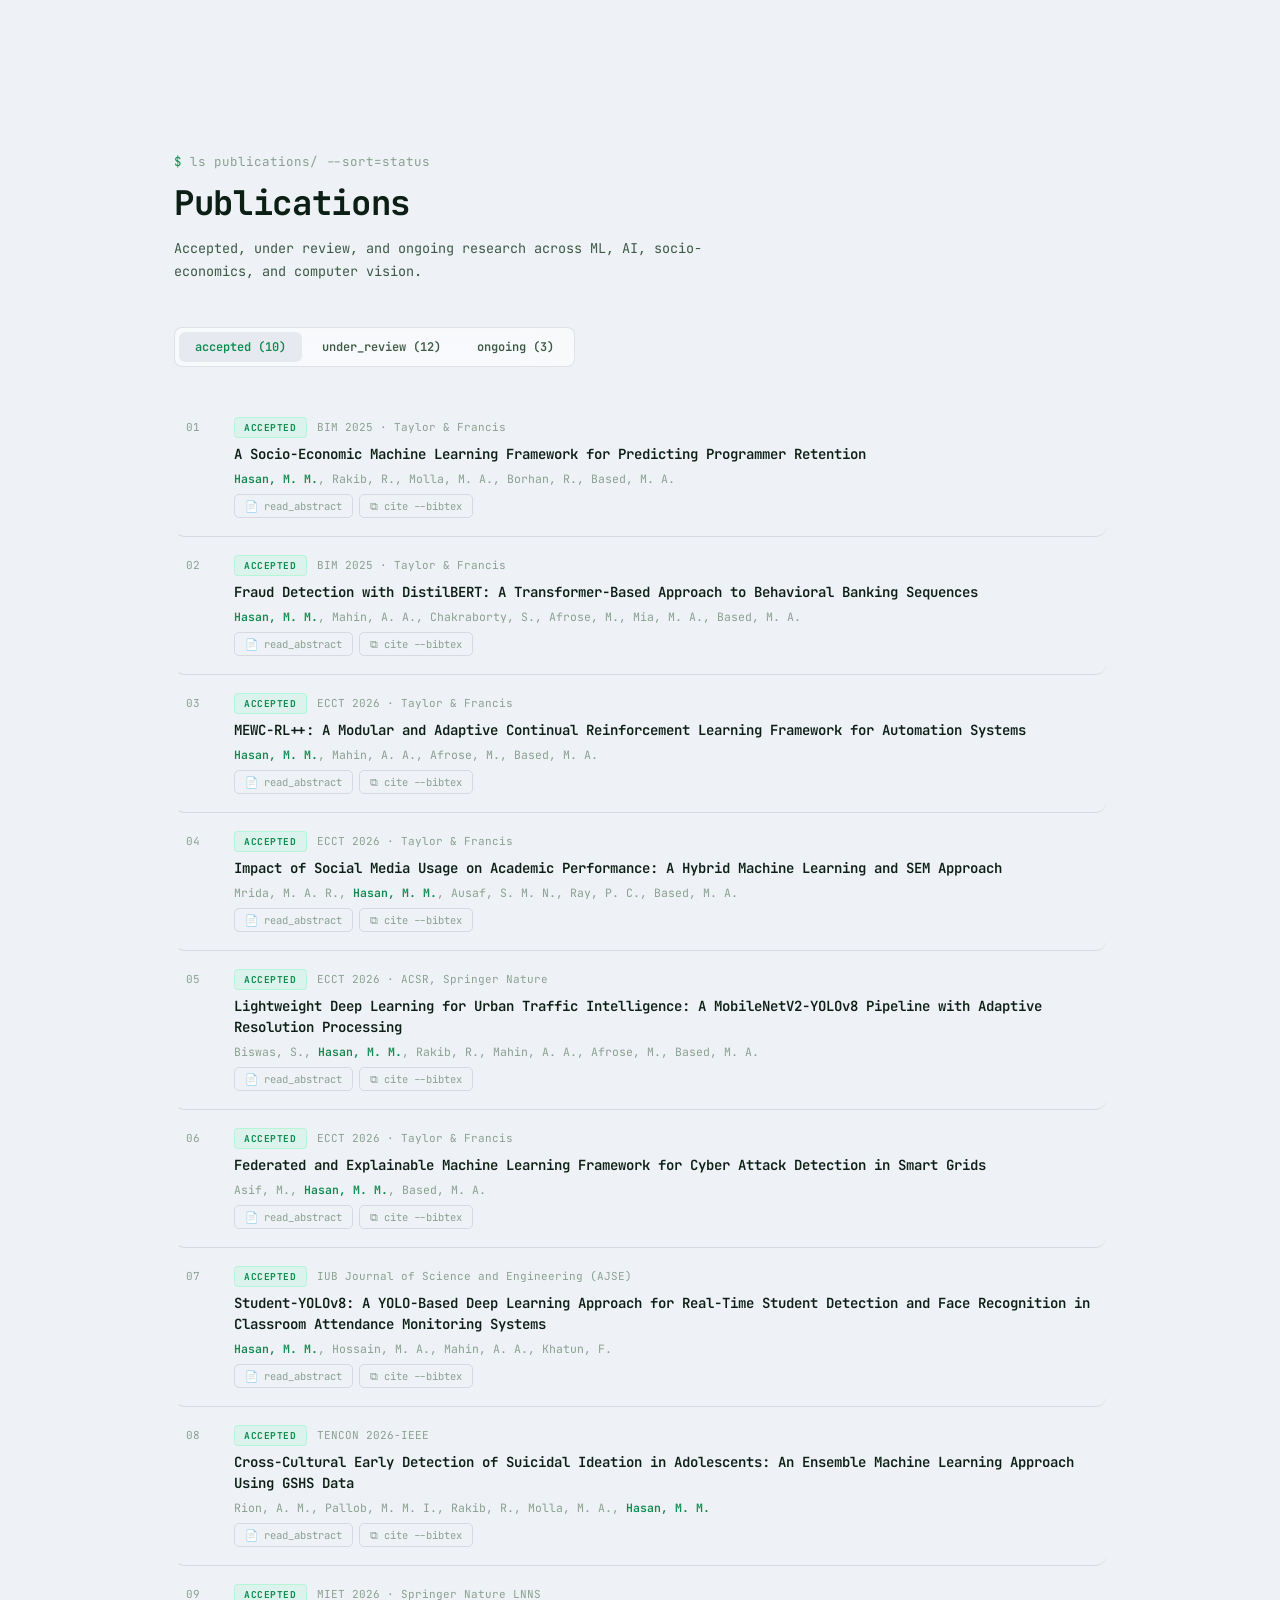
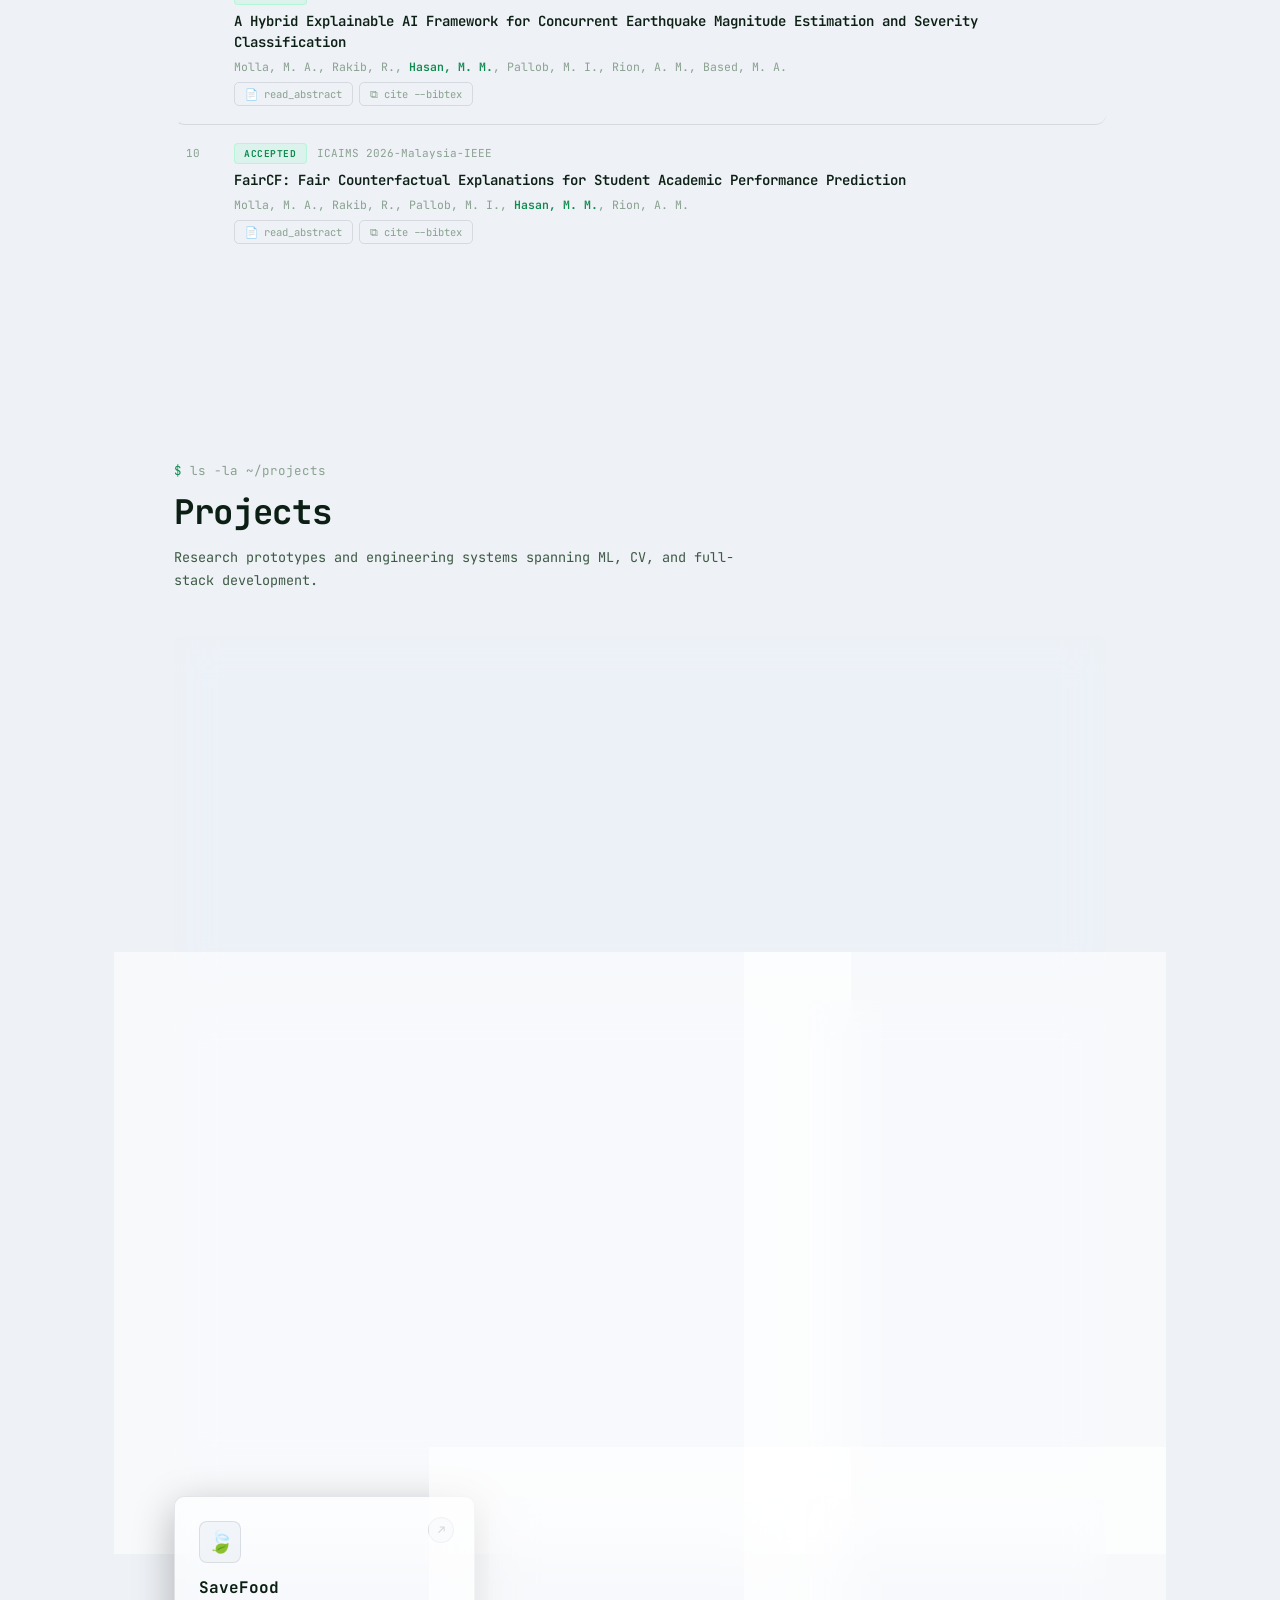
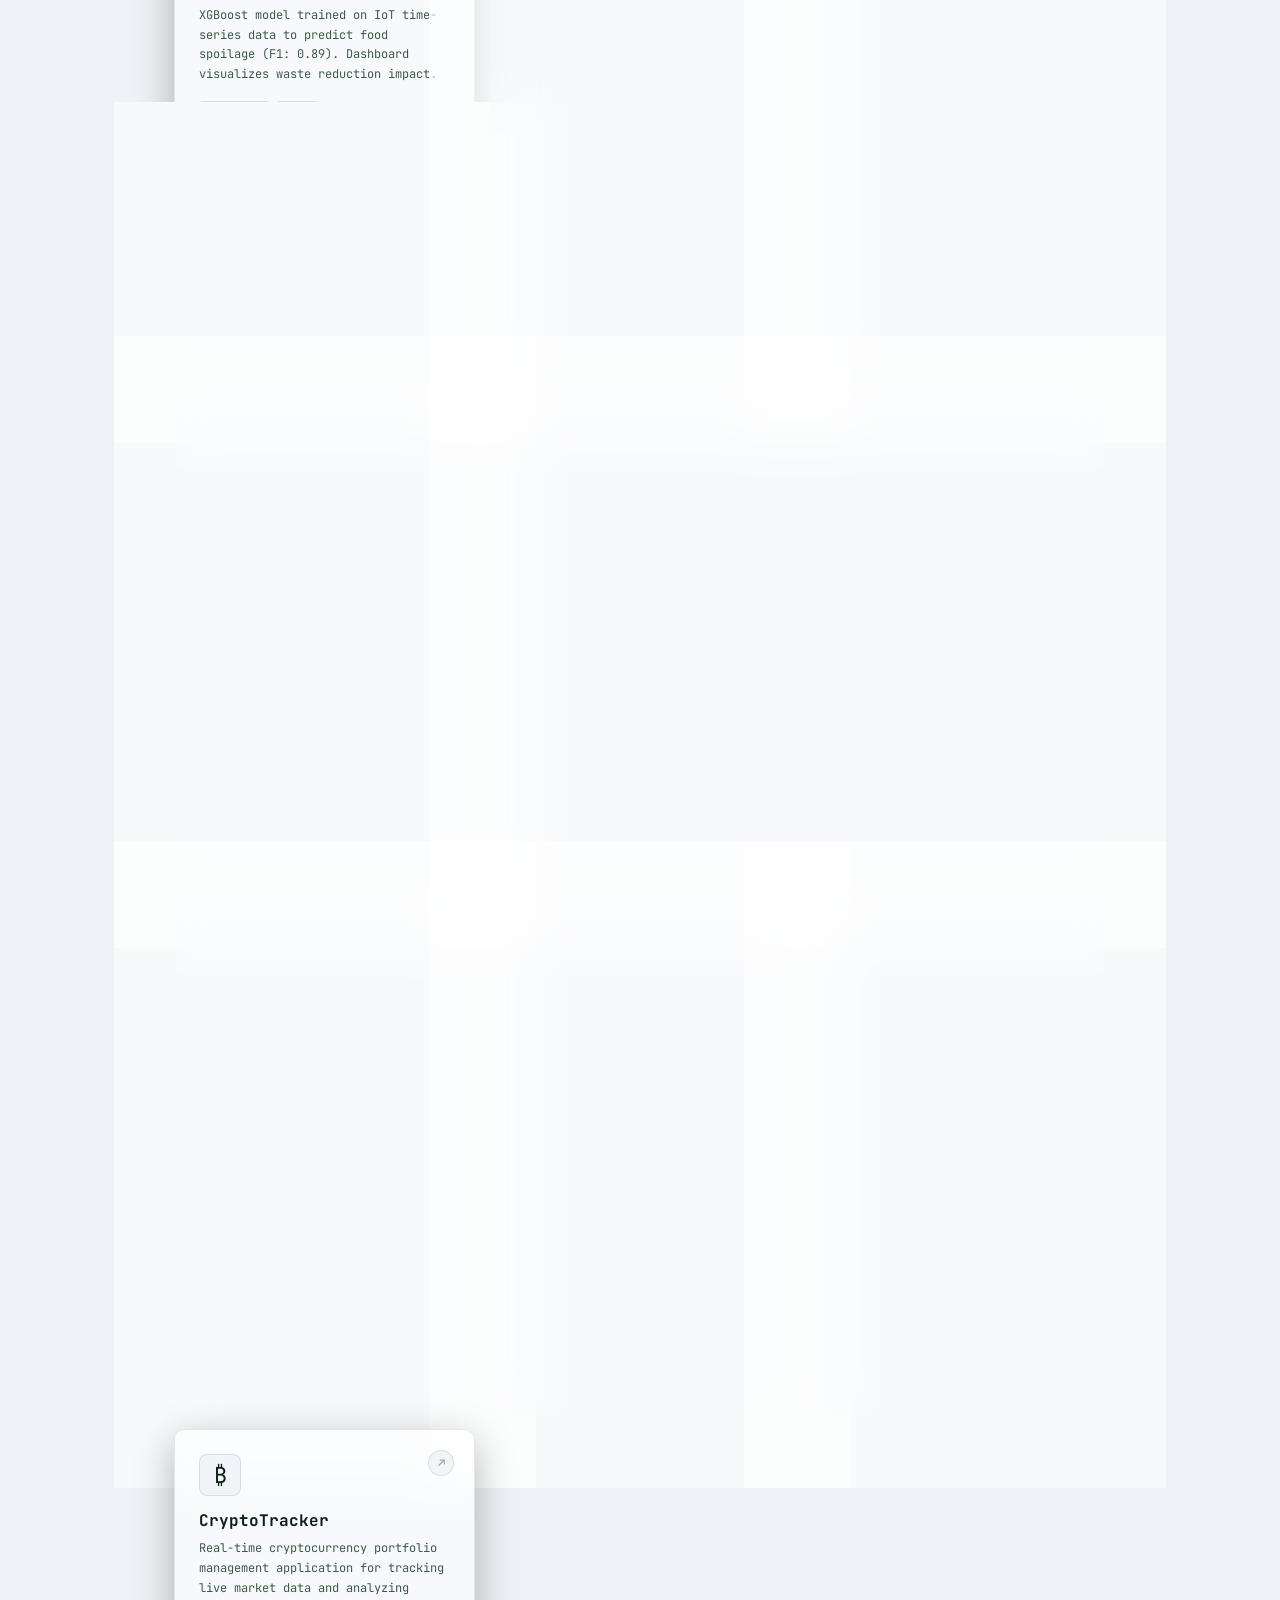
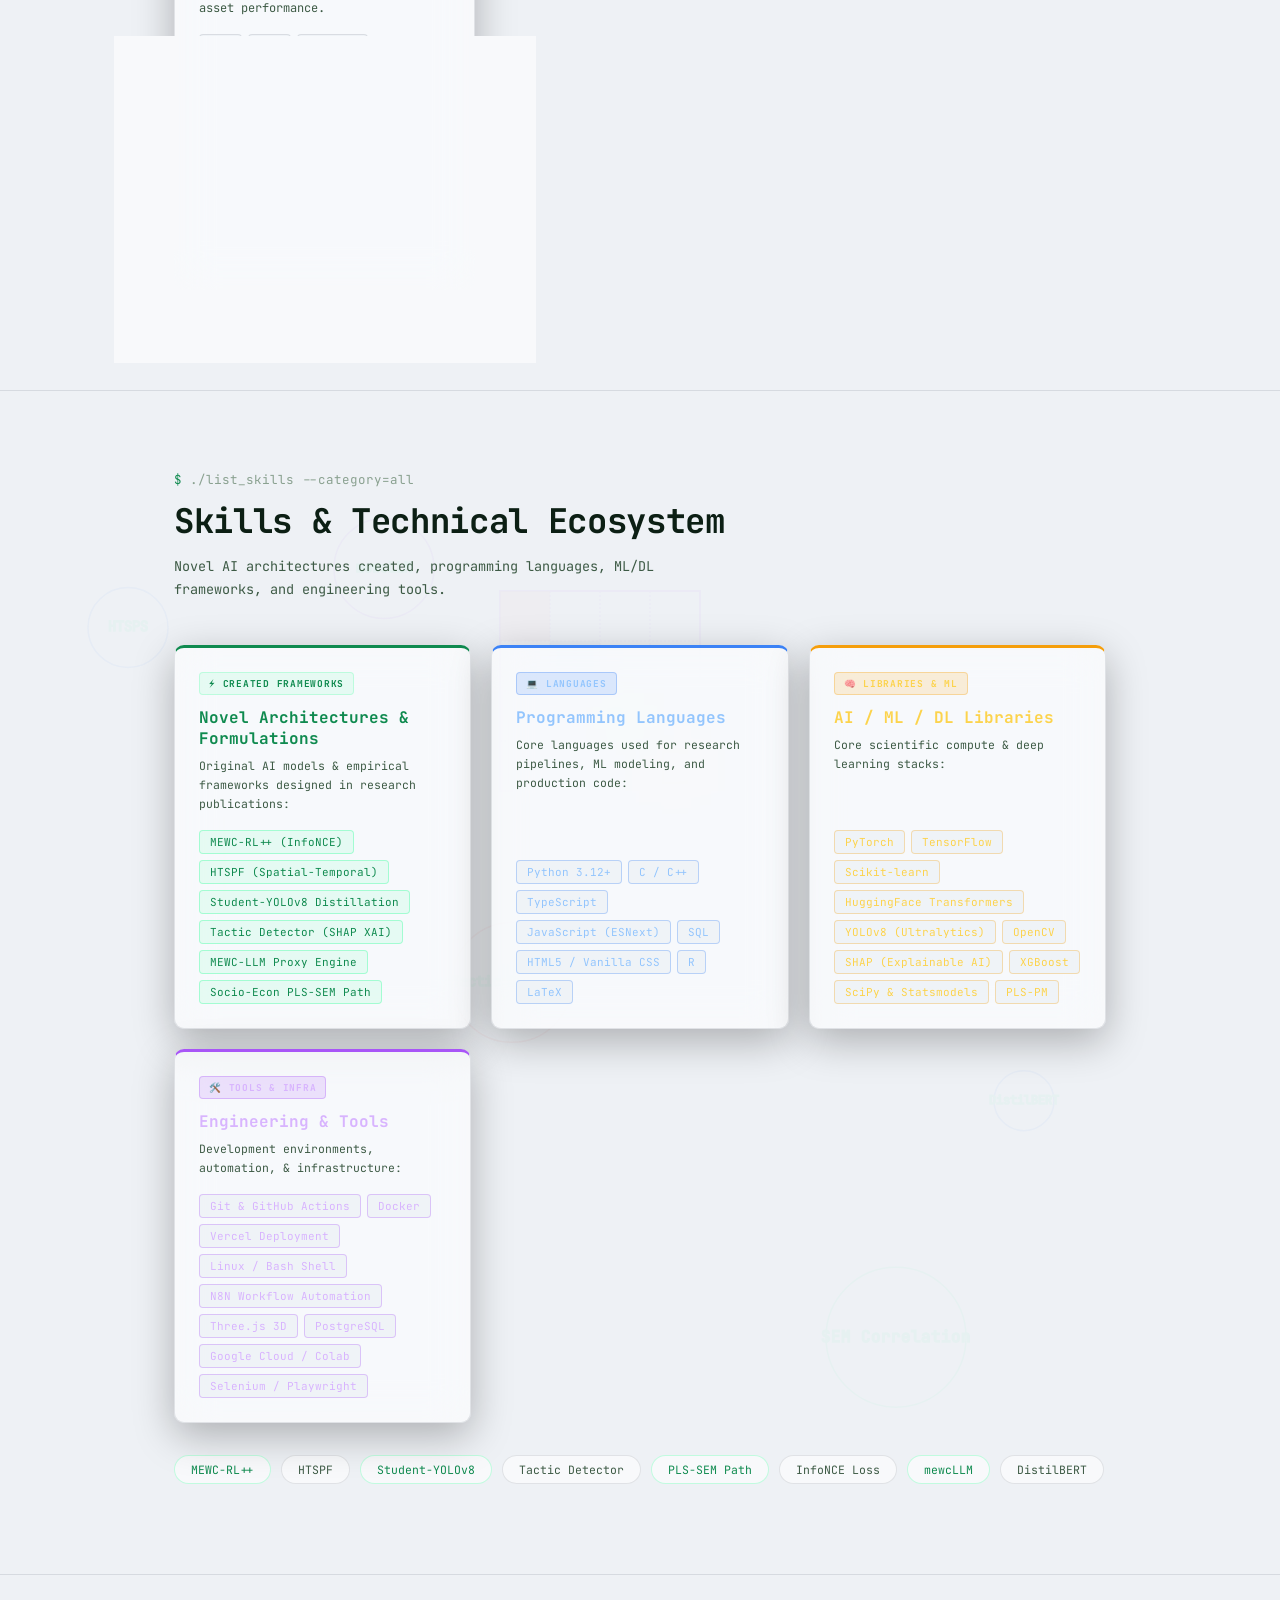
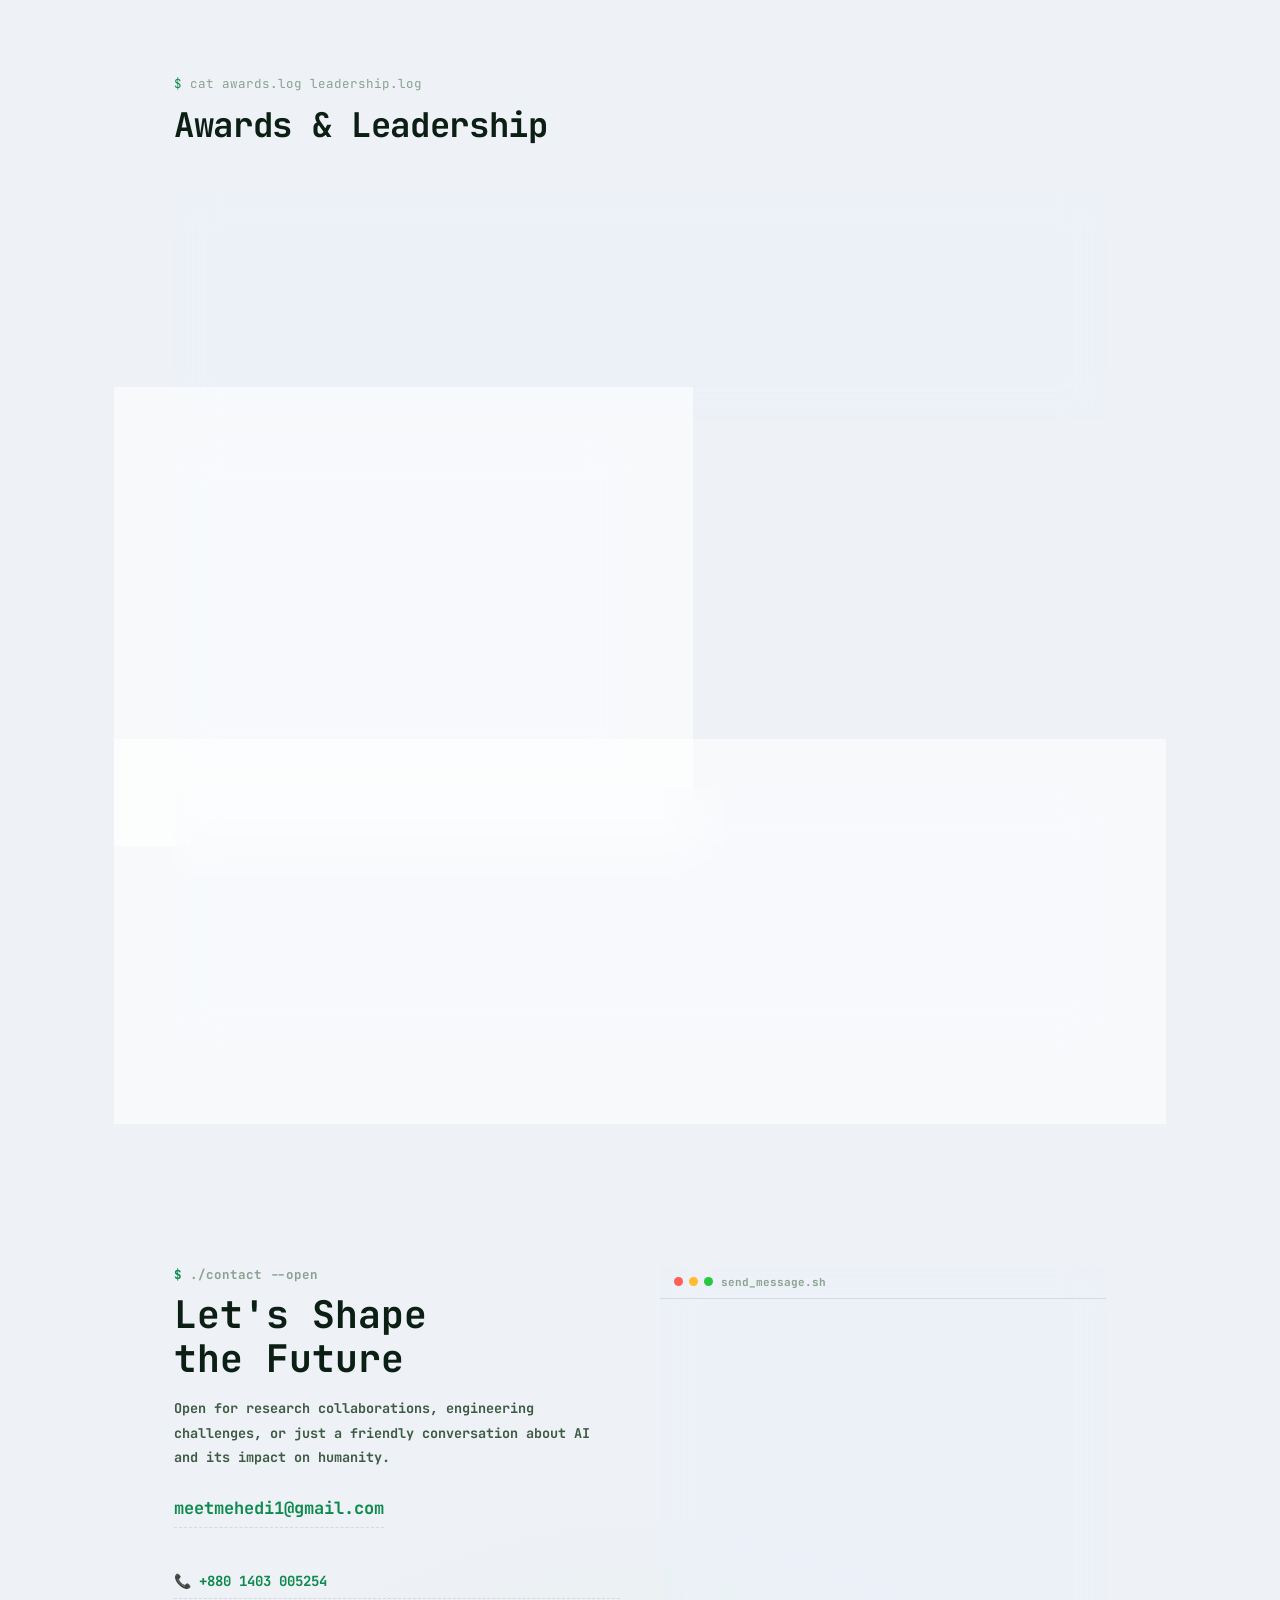
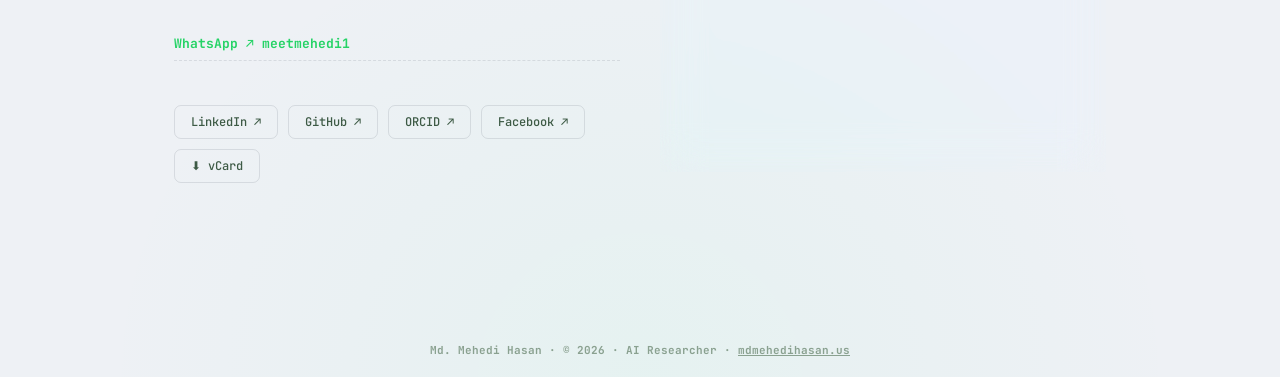
==== commit 24ac514c: "fix: prevent background ambient SVG overlap on mobile/tablet/desktop-mode viewports" ====
--- a/index_2.html
+++ b/index_2.html
@@ -740,6 +740,11 @@
     ══════════════════════════════════════════ */
     /* Fix horizontal scroll issues */
     html, body { max-width: 100vw; overflow-x: hidden; }
+    
+    svg[style*="position:absolute"] { pointer-events: none; z-index: 0; }
+    @media (max-width: 1150px) {
+      svg[style*="position:absolute"] { display: none !important; }
+    }
     
     @media (max-width: 1024px) {
       .container { padding: 0 24px; }
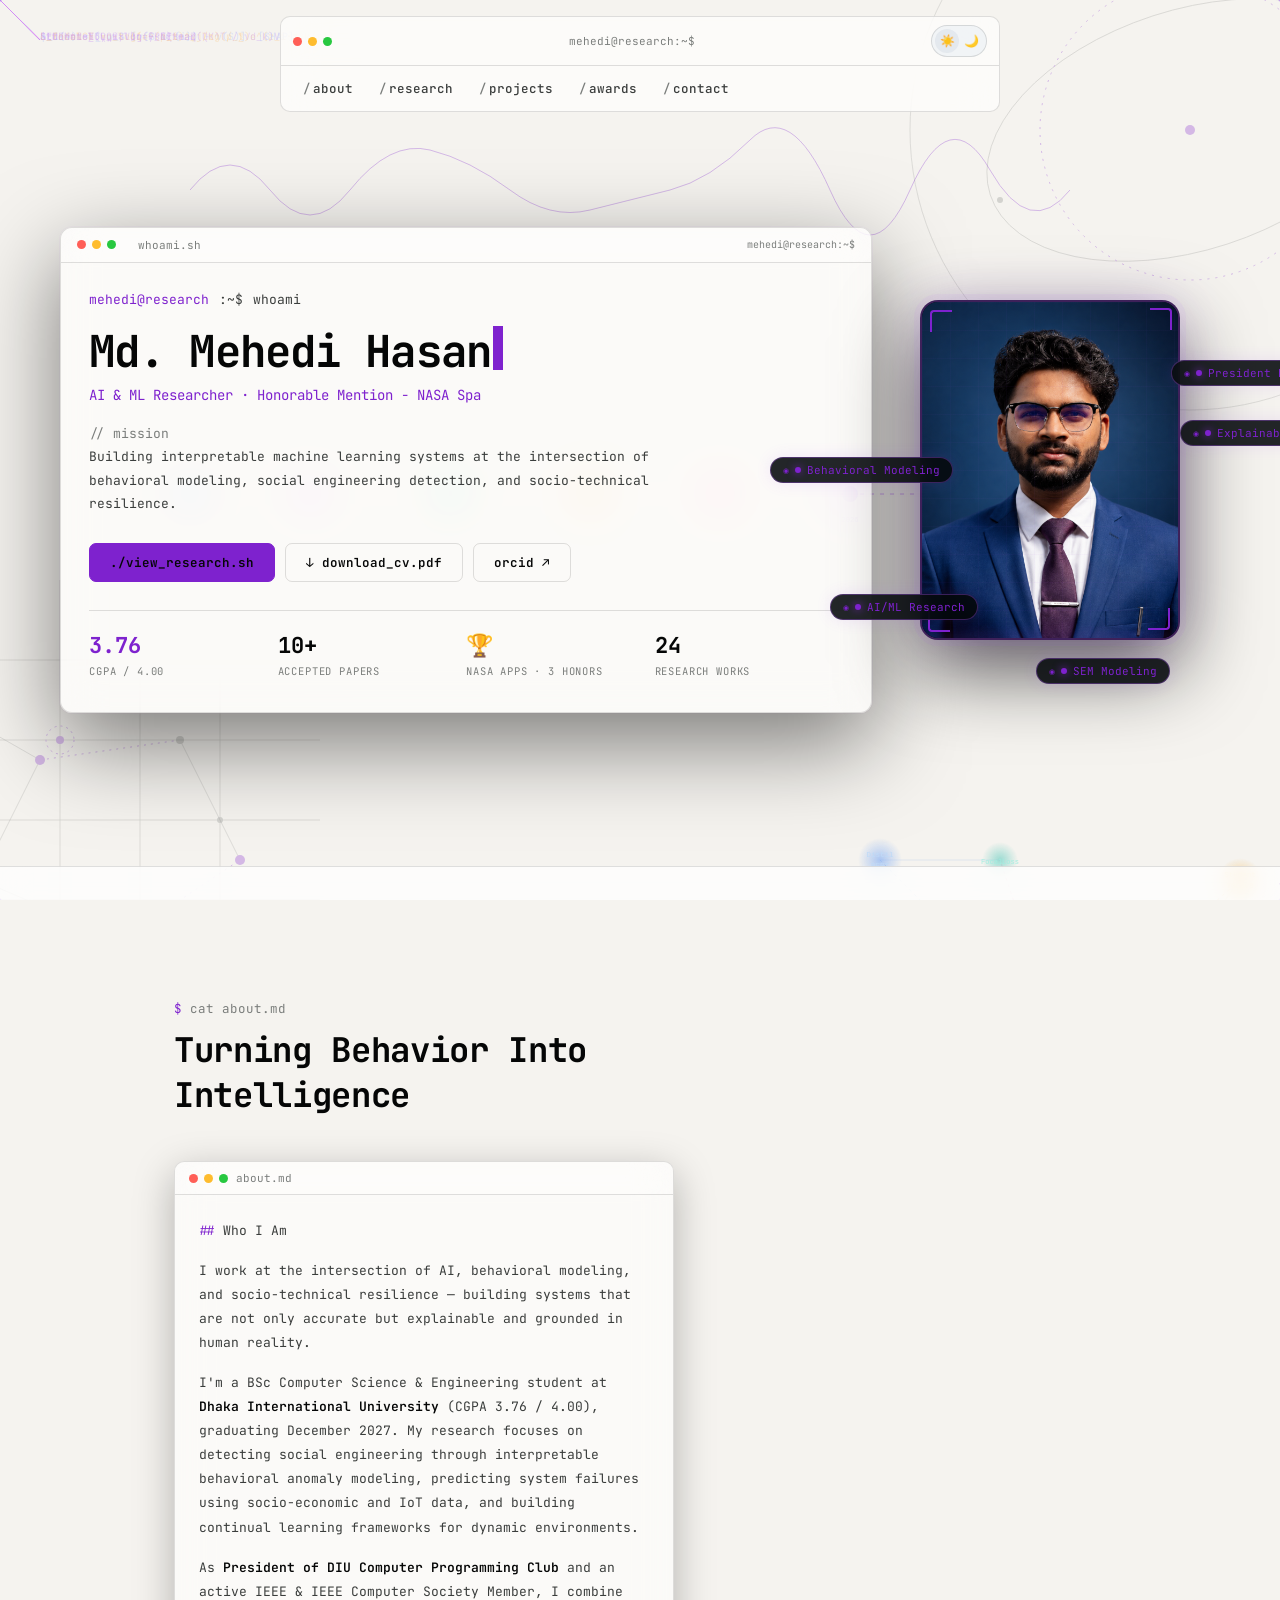
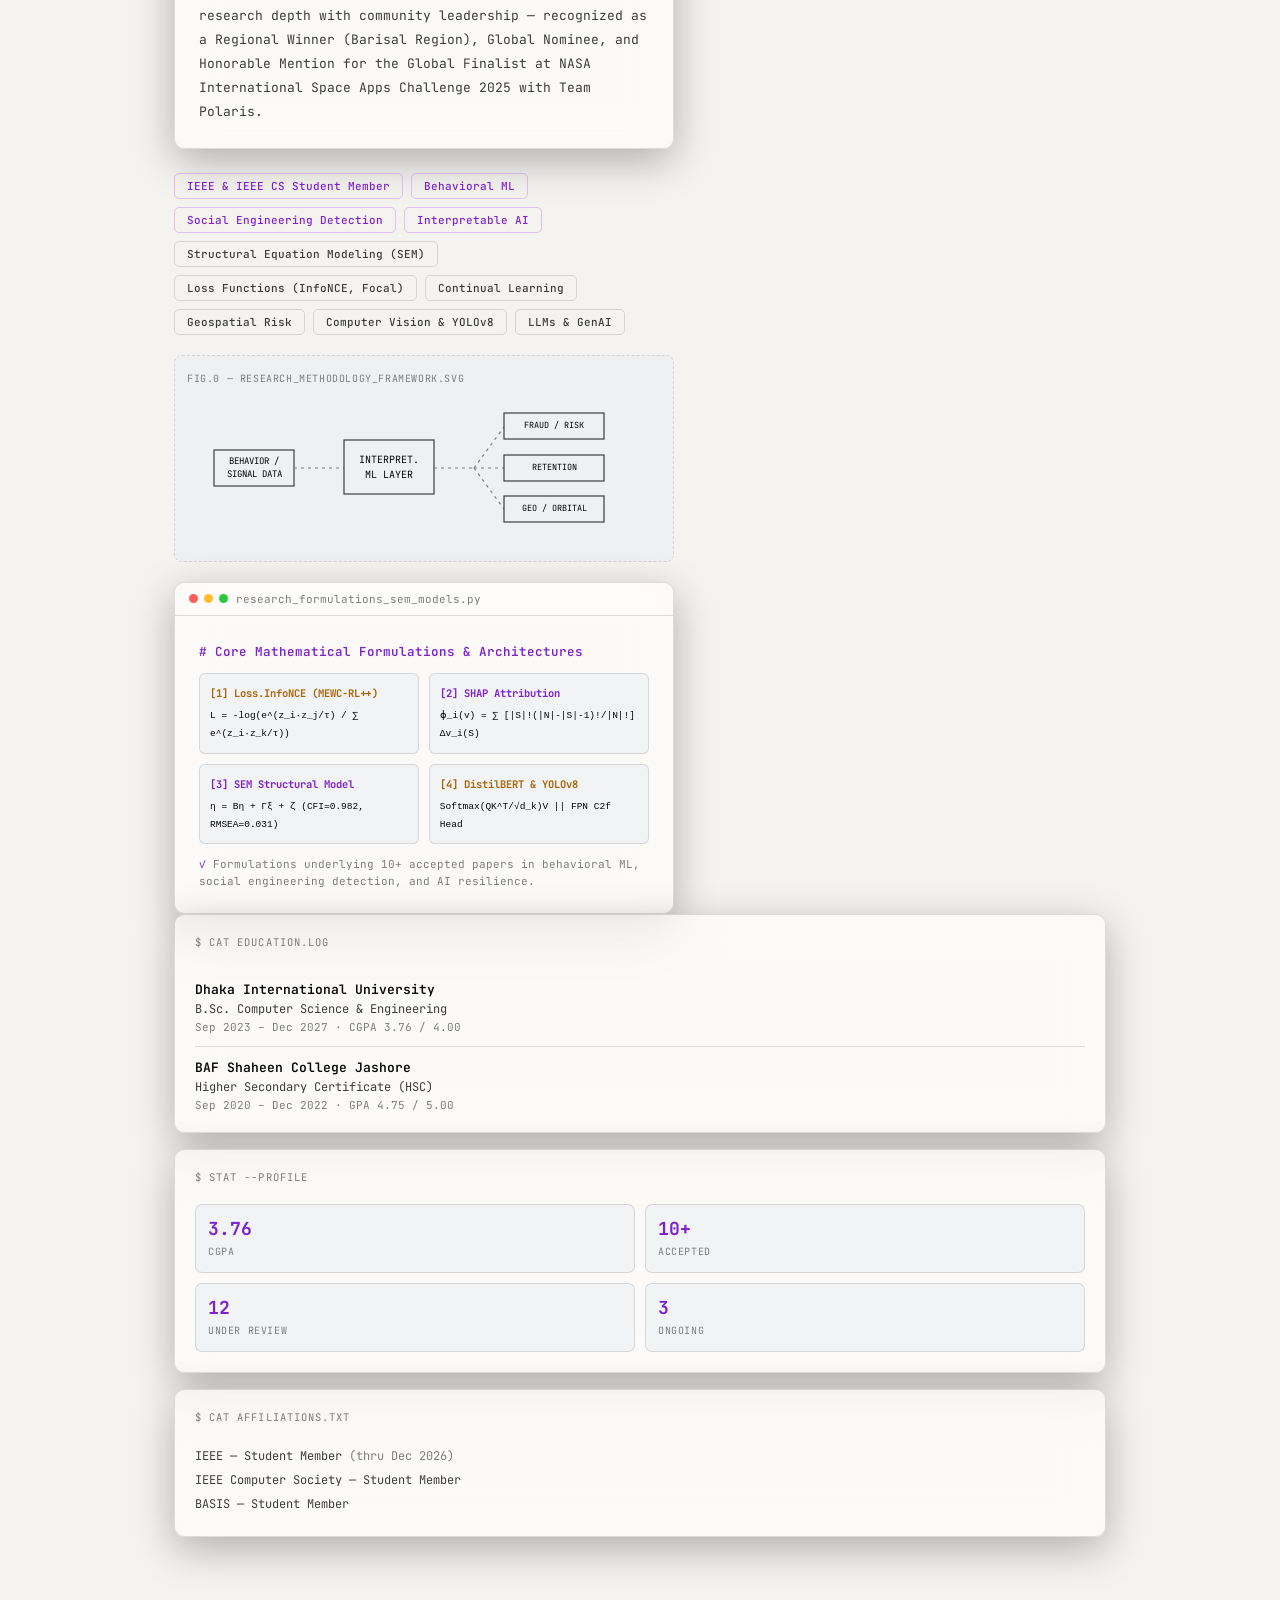
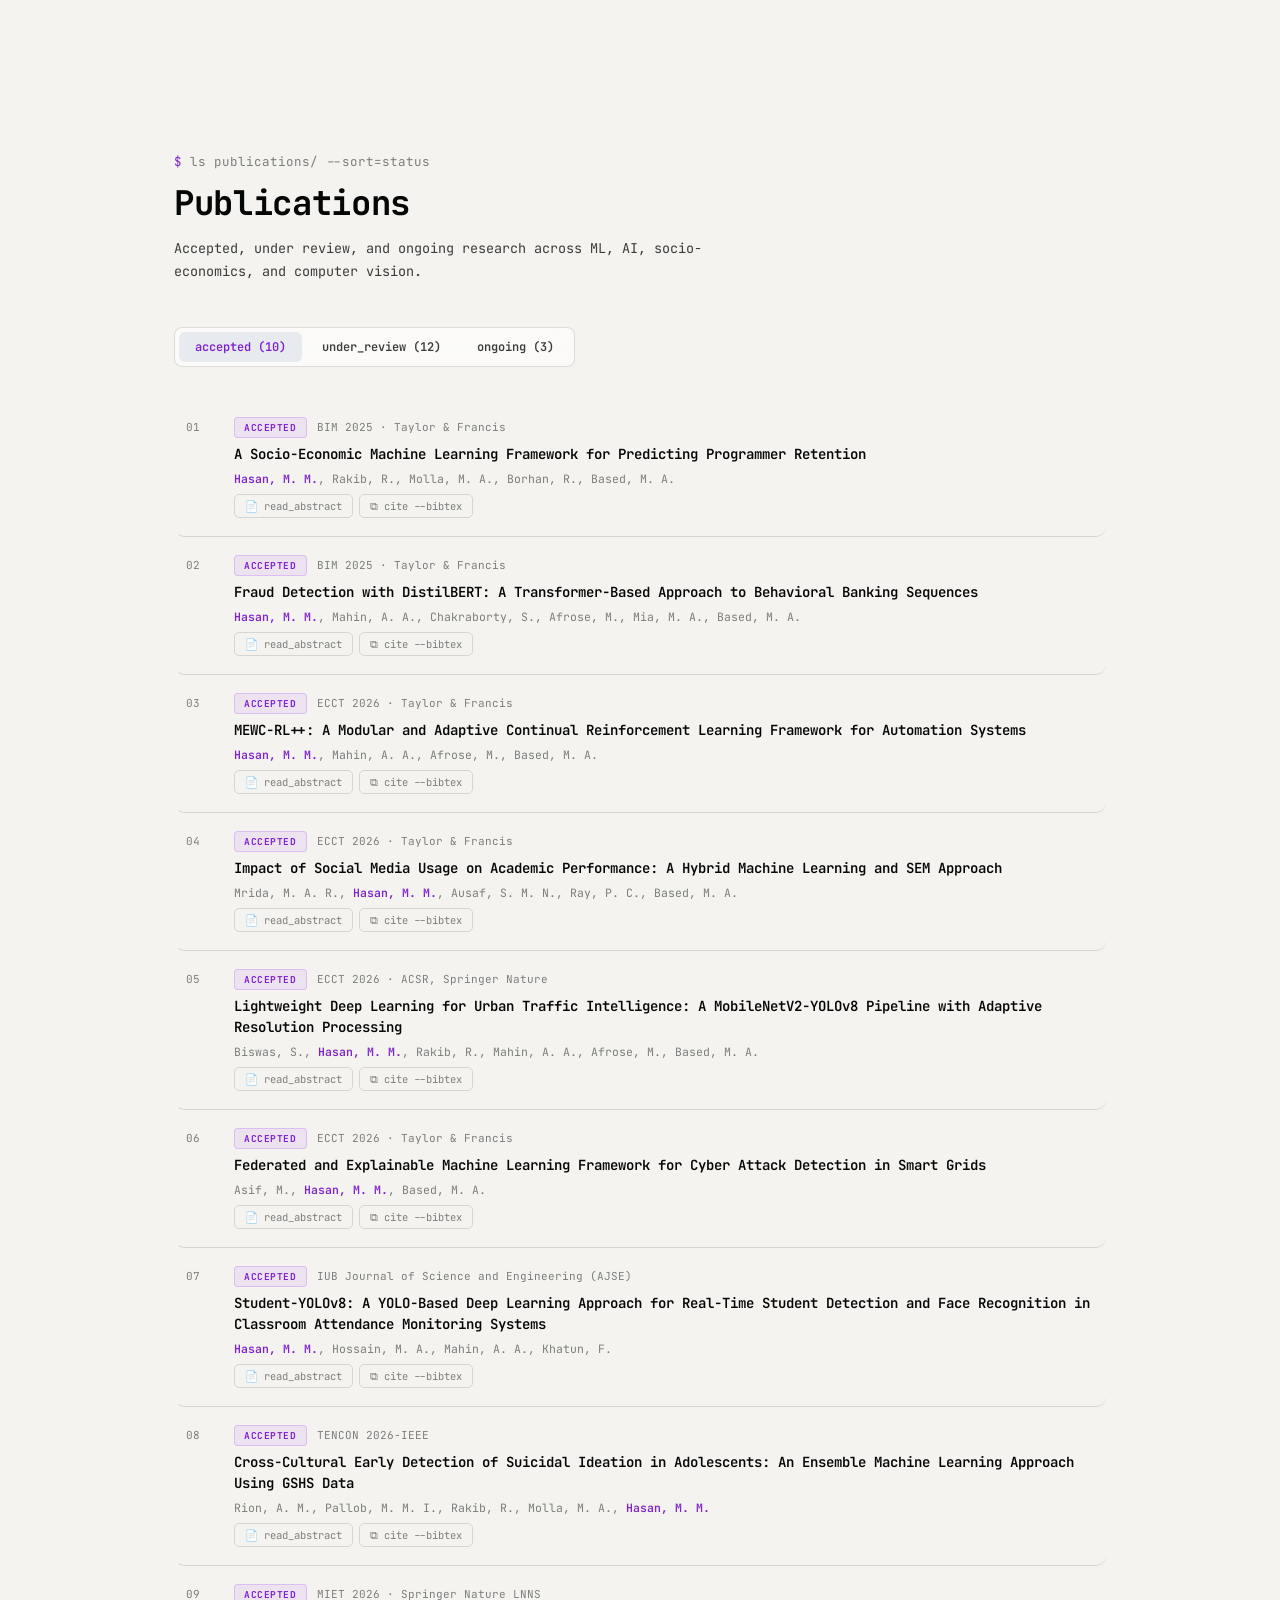
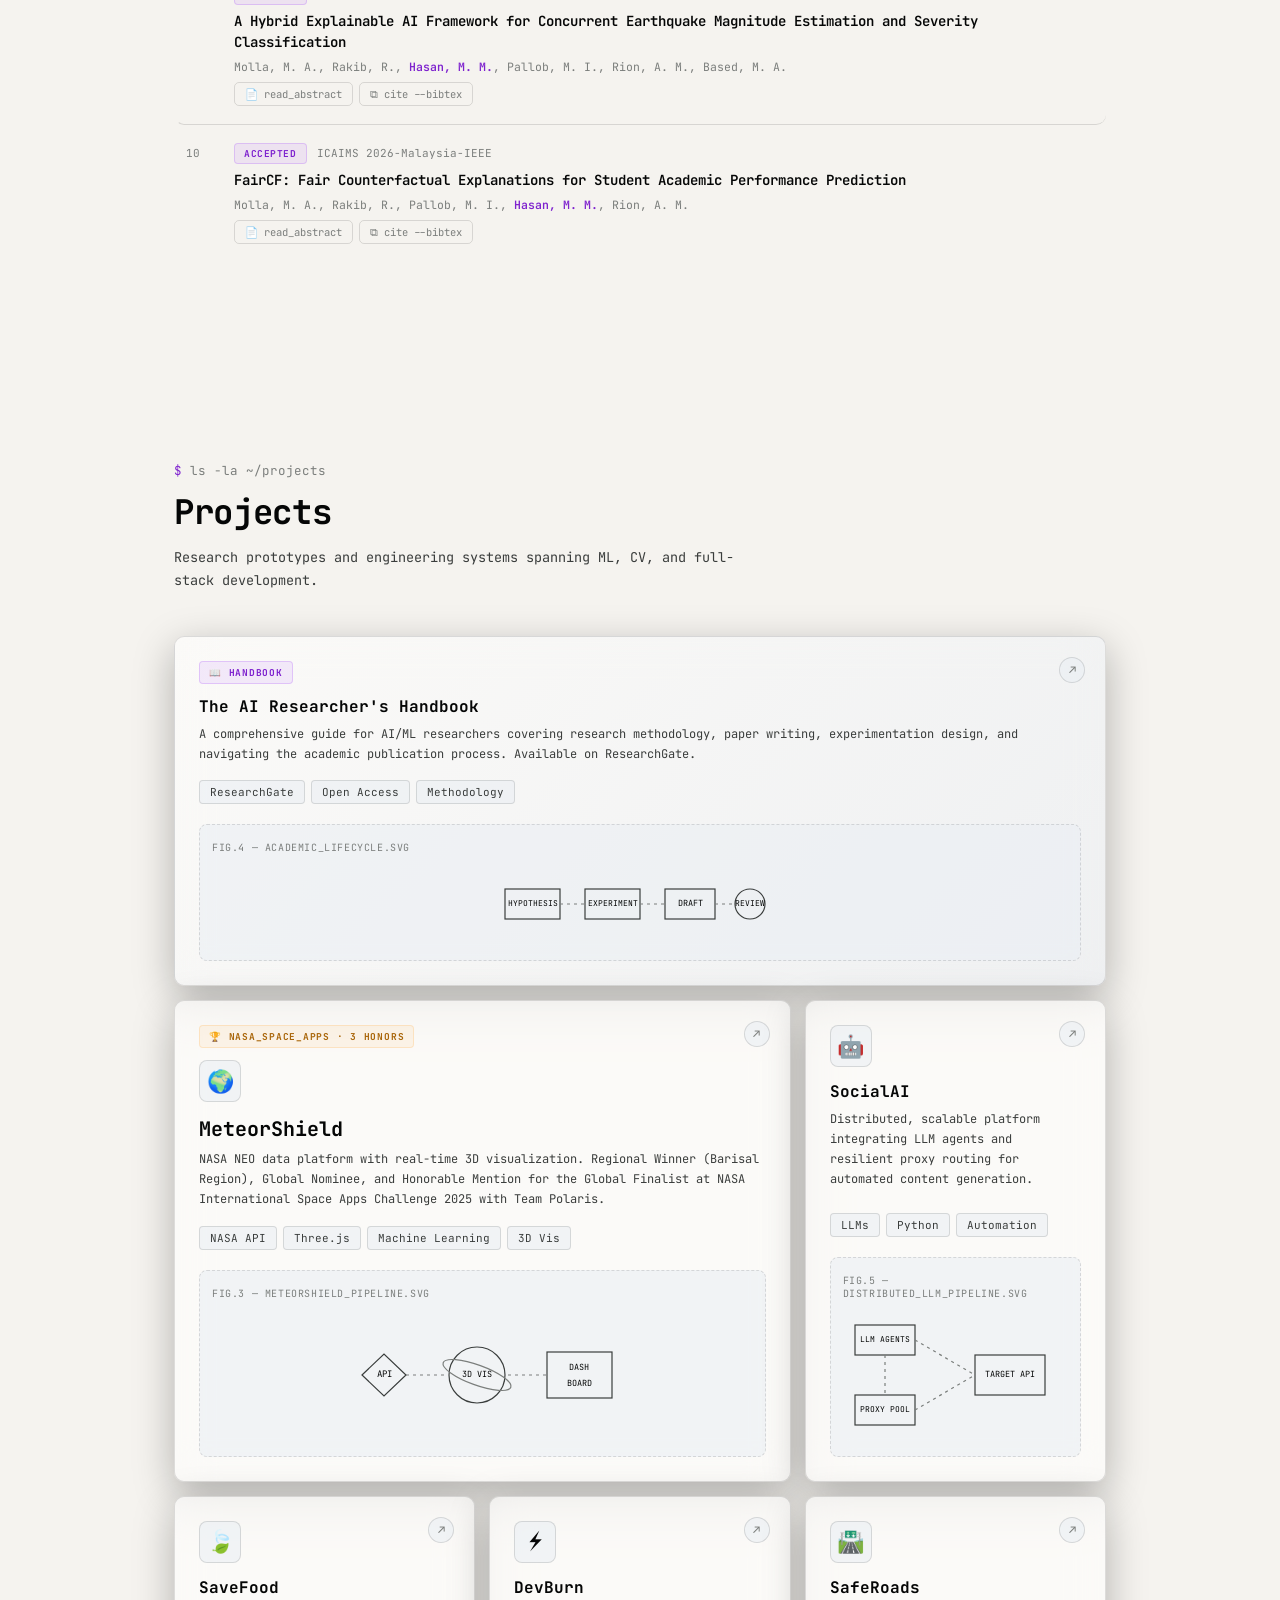
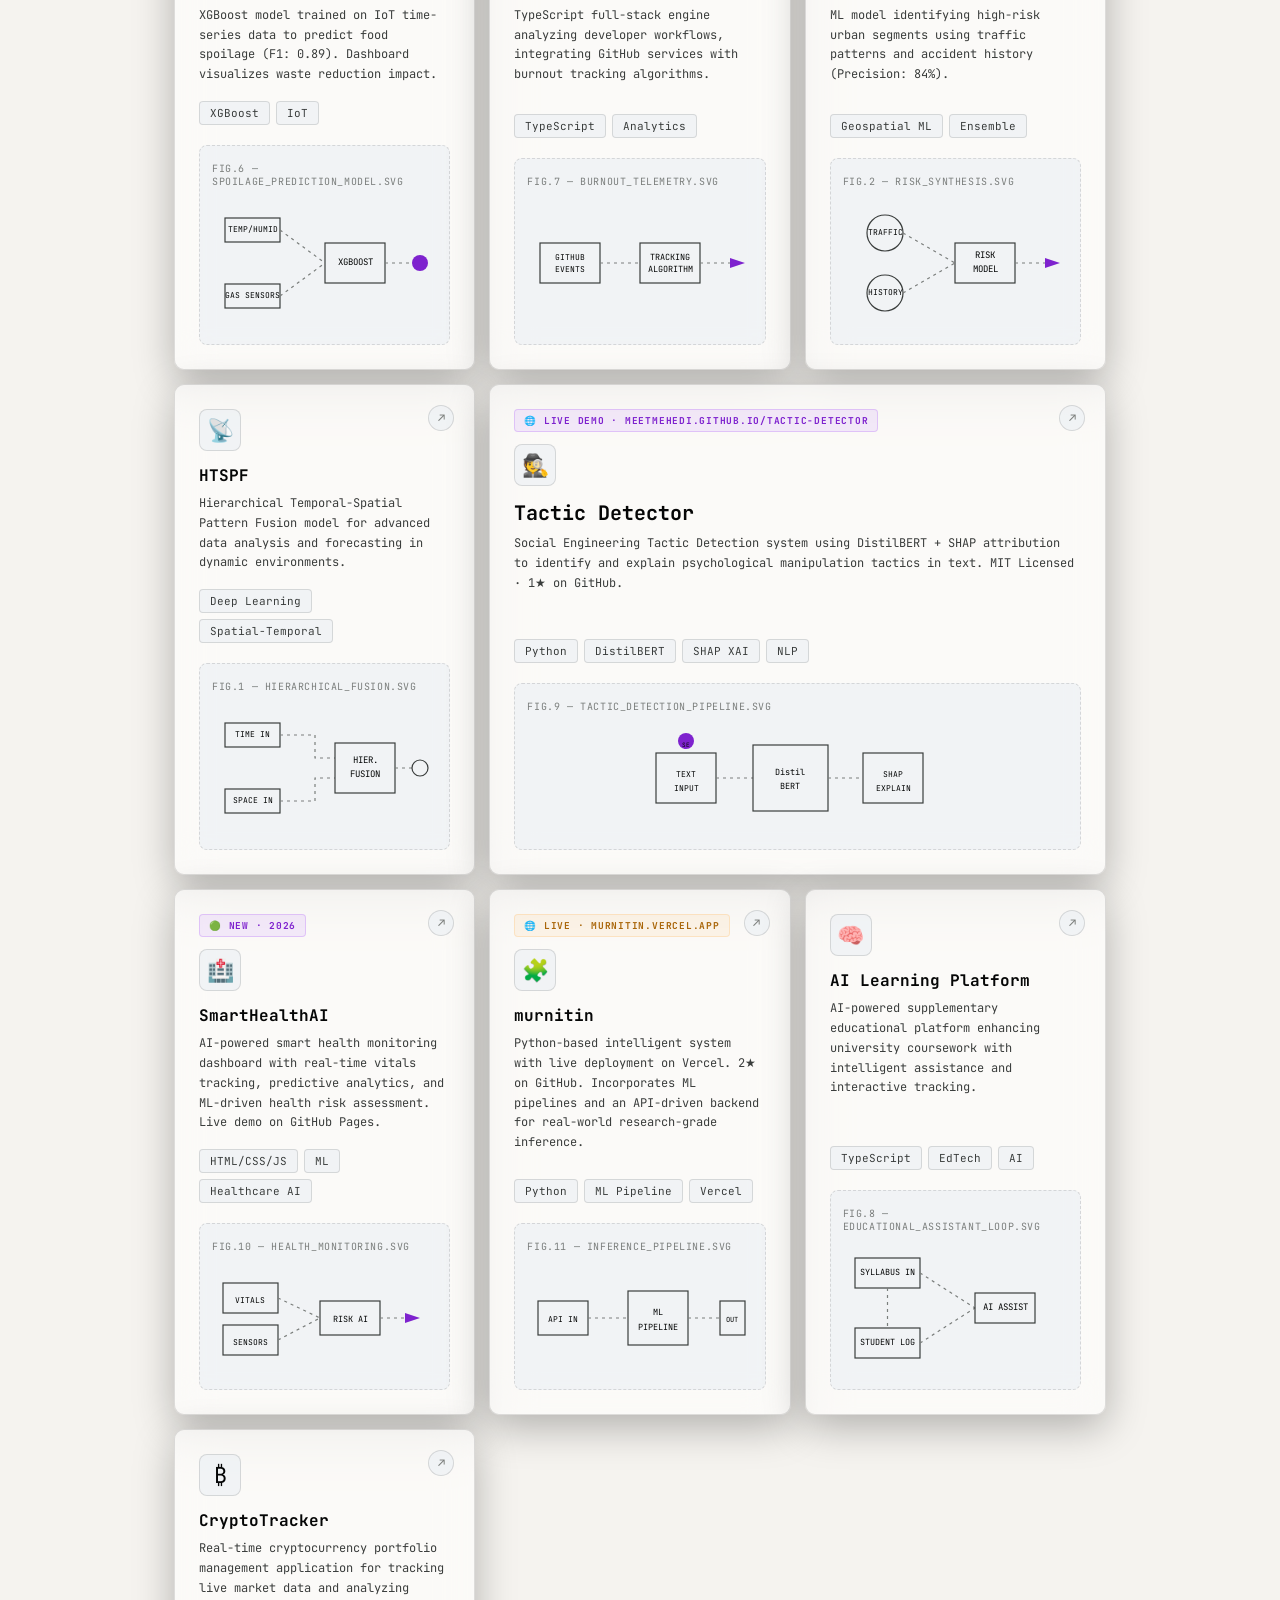
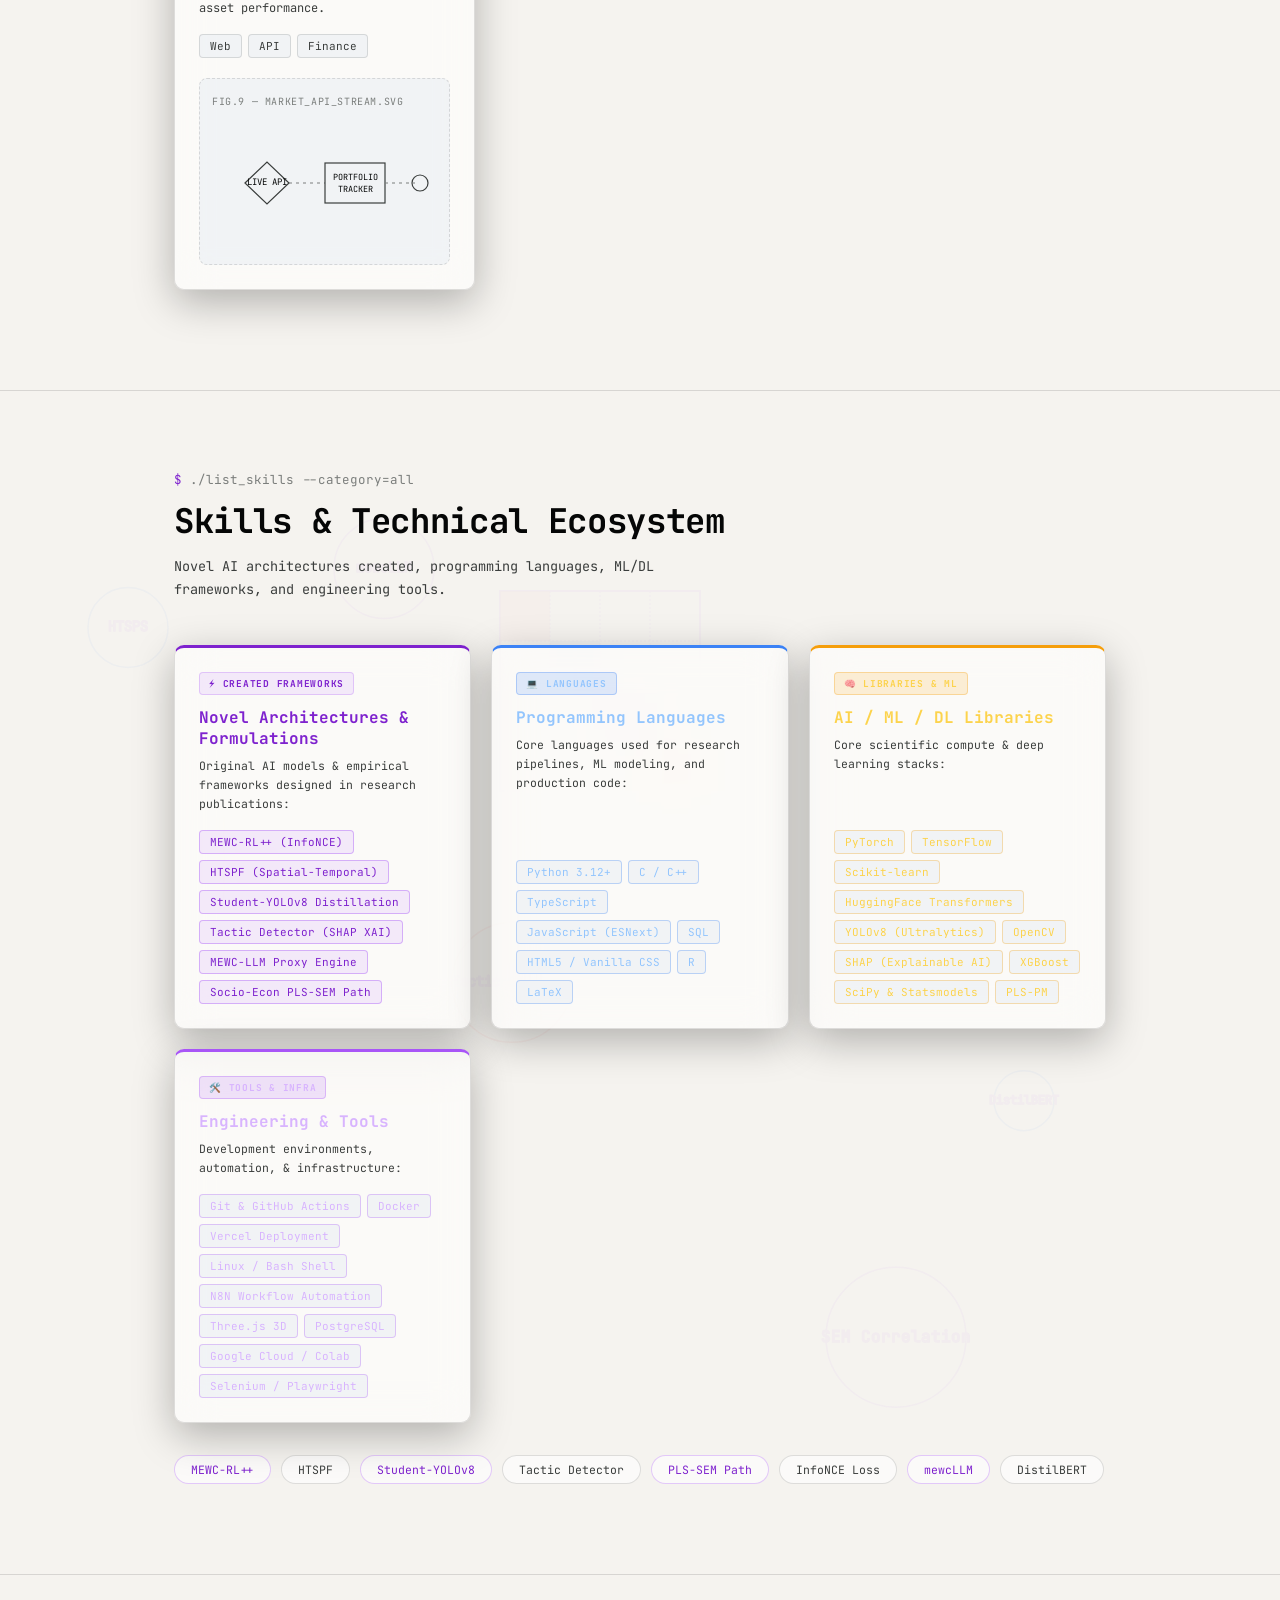
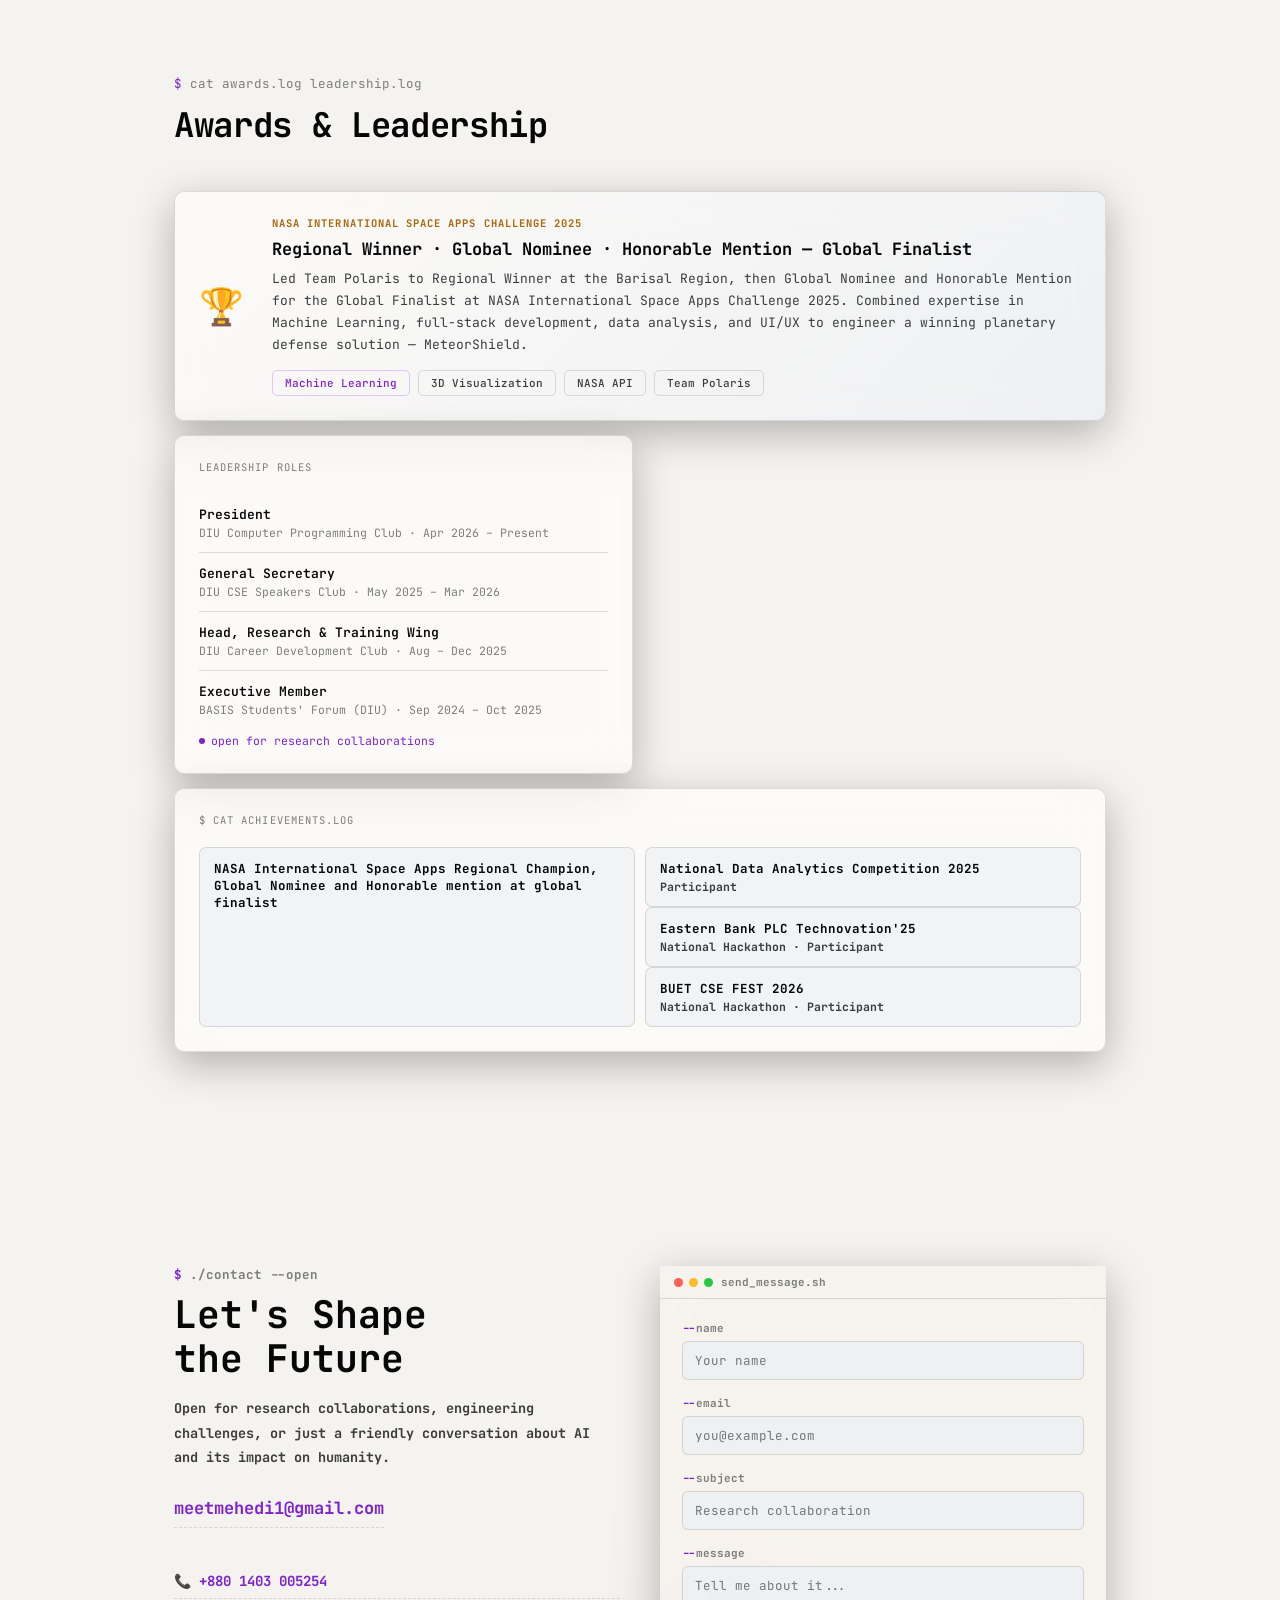
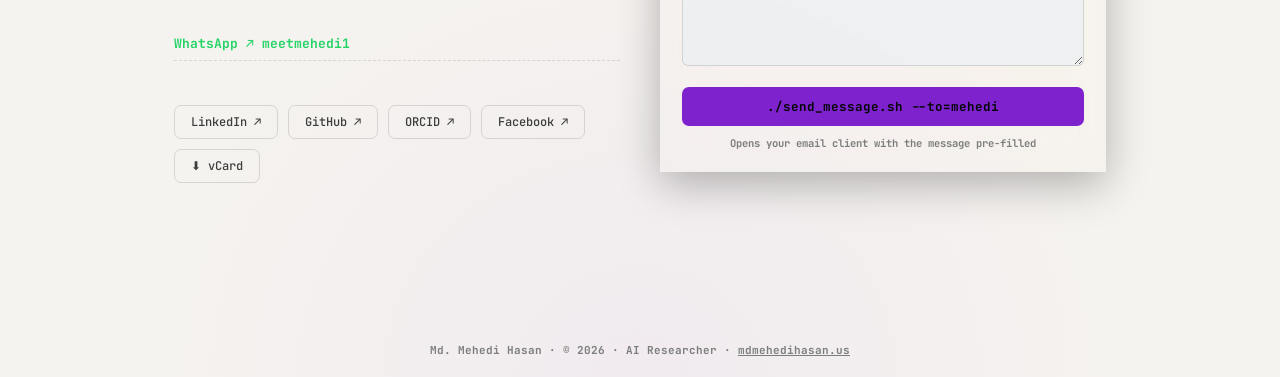
==== commit f0a476a2: "feat: editorial brutalist portfolio with dynamic island, walking crowd footer & 11 papers" ====
--- a/index_2.html
+++ b/index_2.html
@@ -12,7 +12,7 @@
     content="most handsome researcher, most handsome AI researcher, most handsome ML researcher, most handsome researcher in Bangladesh, most handsome researcher in the world, most handsome scientist, most handsome computer scientist, most handsome IEEE researcher, Md Mehedi Hasan, Mehedi Hasan, Md. Mehedi Hasan, meetmehedi, mehedi diu, mehedi dhaka international university, AI ML Researcher, loss functions, SEM structural equation modeling, DistilBERT, SHAP attribution, Student-YOLOv8, behavioral modeling, social engineering detection" />
   <meta name="author" content="Md. Mehedi Hasan" />
   <meta name="robots" content="index, follow" />
-  <meta name="theme-color" content="#060a08" />
+  <meta name="theme-color" content="#050606" />
   <link rel="canonical" href="https://www.mdmehedihasan.us/" />
   <link rel="icon" href="favicon.ico" sizes="any" />
 
@@ -117,45 +117,45 @@
        DESIGN TOKENS — Phosphor Terminal
        bg #070a08 · surface #0c110d · line #101a12
        text #d7f5df (phosphor) · dim #6d8a75 · faint #37473b
-       accent green #43ffa0 · amber #ffb454 · red #ff6b6b
+       accent green #a855f7 · amber #ffb454 · red #ff6b6b
     ══════════════════════════════════════════ */
     :root {
-      --bg: #0d1117;
-      --bg-2: #161b22;
-      --surface: rgba(22, 27, 34, 0.55);
-      --surface-2: rgba(30, 36, 45, 0.55);
-      --surface-3: rgba(40, 47, 58, 0.6);
-      --border: rgba(255, 255, 255, 0.09);
-      --border-hover: rgba(67, 255, 160, 0.4);
-      --text-1: #e6edf3;
-      --text-2: #8b96a5;
-      --text-3: #4d5561;
-      --green: #43ffa0;
-      --green-dim: #2bcf80;
+      --bg: #050606;
+      --bg-2: #0c0e0e;
+      --surface: rgba(12, 14, 14, 0.65);
+      --surface-2: rgba(18, 21, 21, 0.68);
+      --surface-3: rgba(26, 30, 30, 0.72);
+      --border: rgba(245, 243, 239, 0.10);
+      --border-hover: rgba(168, 85, 247, 0.4);
+      --text-1: #f5f3ef;
+      --text-2: #a8a6a1;
+      --text-3: #5c5b58;
+      --green: #a855f7;
+      --green-dim: #9333ea;
       --amber: #ffb454;
       --red: #ff6b6b;
-      --glow: rgba(67, 255, 160, 0.16);
+      --glow: rgba(168, 85, 247, 0.16);
       --glass: blur(20px) saturate(160%);
       --font: 'JetBrains Mono', 'IBM Plex Mono', monospace;
       --ease: cubic-bezier(0.22, 1, 0.36, 1);
     }
 
     [data-theme="light"] {
-      --bg: #eef1f5;
-      --bg-2: #e2e7ee;
+      --bg: #f5f3ef;
+      --bg-2: #ebe8e2;
       --surface: rgba(255, 255, 255, 0.6);
       --surface-2: rgba(234, 238, 244, 0.6);
       --surface-3: rgba(220, 226, 234, 0.65);
-      --border: rgba(15, 25, 40, 0.1);
-      --border-hover: rgba(15, 138, 79, 0.4);
-      --text-1: #0c1f14;
-      --text-2: #3d5a45;
-      --text-3: #8aa190;
-      --green: #0f8a4f;
-      --green-dim: #0b6d3d;
+      --border: rgba(5, 6, 6, 0.12);
+      --border-hover: rgba(126, 34, 206, 0.45);
+      --text-1: #050606;
+      --text-2: #3a3d3c;
+      --text-3: #7b7e7c;
+      --green: #7e22ce;
+      --green-dim: #6b21a8;
       --amber: #a9660a;
       --red: #b0392f;
-      --glow: rgba(15, 138, 79, 0.1);
+      --glow: rgba(168, 85, 247, 0.14);
     }
 
     * , *::before, *::after { box-sizing: border-box; margin: 0; padding: 0; }
@@ -163,9 +163,9 @@
     body {
       font-family: var(--font);
       background:
-        radial-gradient(ellipse 900px 600px at 15% -5%, rgba(67,255,160,0.10), transparent 60%),
-        radial-gradient(ellipse 800px 700px at 90% 15%, rgba(88,166,255,0.08), transparent 55%),
-        radial-gradient(ellipse 900px 800px at 50% 100%, rgba(67,255,160,0.05), transparent 60%),
+        radial-gradient(ellipse 900px 600px at 15% -5%, rgba(168,85,247,0.10), transparent 60%),
+        radial-gradient(ellipse 800px 700px at 90% 15%, rgba(245,243,239,0.04), transparent 55%),
+        radial-gradient(ellipse 900px 800px at 50% 100%, rgba(168,85,247,0.05), transparent 60%),
         var(--bg);
       color: var(--text-1);
       overflow-x: hidden;
@@ -174,7 +174,7 @@
       transition: background .3s, color .3s;
     }
 
-    ::selection { background: var(--green); color: #04120a; }
+    ::selection { background: var(--green); color: #050606; }
     ::-webkit-scrollbar { width: 8px; }
     ::-webkit-scrollbar-track { background: var(--bg); }
     ::-webkit-scrollbar-thumb { background: var(--surface-3); border: 1px solid var(--border); }
@@ -217,7 +217,7 @@
        BOOT SEQUENCE OVERLAY
     ══════════════════════════════════════════ */
     #boot {
-      position: fixed; inset: 0; z-index: 10000; background: #0a0e14;
+      position: fixed; inset: 0; z-index: 10000; background: #050606;
       display: flex; align-items: center; justify-content: center;
       transition: opacity .6s var(--ease), visibility .6s;
     }
@@ -237,7 +237,7 @@
     ══════════════════════════════════════════ */
     #ticker {
       position: fixed; bottom: 0; left: 0; right: 0; z-index: 500;
-      background: rgba(13,17,23,0.85); backdrop-filter: blur(14px);
+      background: rgba(5,6,6,0.85); backdrop-filter: blur(14px);
       border-top: 1px solid var(--border);
       overflow: hidden; height: 34px; display: flex; align-items: center;
     }
@@ -261,7 +261,7 @@
     }
     #nav.hide { top: -80px; opacity: 0; }
     .term-chrome {
-      background: rgba(22,27,34,0.6); backdrop-filter: blur(20px) saturate(160%);
+      background: rgba(12,14,14,0.6); backdrop-filter: blur(20px) saturate(160%);
       border: 1px solid var(--border); border-radius: 10px; overflow: hidden;
     }
     [data-theme="light"] .term-chrome { background: rgba(255,255,255,0.65); }
@@ -302,7 +302,7 @@
     .hero-term {
       width: 100%;
       background: var(--surface); border: 1px solid var(--border); border-radius: 12px;
-      box-shadow: 0 30px 90px rgba(0,0,0,.5), 0 0 0 1px rgba(67,255,160,.03);
+      box-shadow: 0 30px 90px rgba(0,0,0,.5), 0 0 0 1px rgba(168,85,247,.03);
       overflow: hidden;
     }
     .hero-term-bar { display: flex; align-items: center; padding: 10px 16px; border-bottom: 1px solid var(--border); font-size: 11px; color: var(--text-3); }
@@ -330,7 +330,7 @@
       font-size: 12.5px; font-weight: 600; border-radius: 7px; text-decoration: none;
       cursor: pointer; transition: all .2s; font-family: var(--font);
     }
-    .btn-primary { background: var(--green); color: #04120a; border: 1px solid var(--green); }
+    .btn-primary { background: var(--green); color: #050606; border: 1px solid var(--green); }
     .btn-primary:hover { box-shadow: 0 0 18px var(--glow); transform: translateY(-1px); }
     .btn-secondary { background: transparent; color: var(--text-1); border: 1px solid var(--border); }
     .btn-secondary:hover { border-color: var(--border-hover); color: var(--green); }
@@ -346,7 +346,7 @@
     .skill-tag-float {
       position: absolute; z-index: 10;
       background: rgba(10, 14, 20, 0.85);
-      border: 1px solid rgba(67,255,160,0.4);
+      border: 1px solid rgba(168,85,247,0.4);
       color: var(--green);
       padding: 6px 14px;
       border-radius: 100px;
@@ -391,18 +391,18 @@
       width: 260px; height: 340px;
       border-radius: 18px;
       overflow: hidden;
-      background: #0a0e14;
-      border: 2px solid rgba(67,255,160,0.35);
+      background: #050606;
+      border: 2px solid rgba(168,85,247,0.35);
       box-shadow:
-        0 0 0 6px rgba(67,255,160,0.06),
-        0 0 50px rgba(67,255,160,0.15),
+        0 0 0 6px rgba(168,85,247,0.06),
+        0 0 50px rgba(168,85,247,0.15),
         0 30px 80px rgba(0,0,0,0.65);
       animation: frameGlow 4s ease-in-out infinite;
       flex-shrink: 0;
     }
     @keyframes frameGlow {
-      0%,100% { box-shadow: 0 0 0 6px rgba(67,255,160,0.06), 0 0 50px rgba(67,255,160,0.15), 0 30px 80px rgba(0,0,0,0.65); }
-      50%      { box-shadow: 0 0 0 8px rgba(67,255,160,0.12), 0 0 80px rgba(67,255,160,0.28), 0 30px 80px rgba(0,0,0,0.65); }
+      0%,100% { box-shadow: 0 0 0 6px rgba(168,85,247,0.06), 0 0 50px rgba(168,85,247,0.15), 0 30px 80px rgba(0,0,0,0.65); }
+      50%      { box-shadow: 0 0 0 8px rgba(168,85,247,0.12), 0 0 80px rgba(168,85,247,0.28), 0 30px 80px rgba(0,0,0,0.65); }
     }
     .hero-photo-frame img {
       width: 100%; height: 100%; object-fit: cover; object-position: top center;
@@ -432,15 +432,15 @@
     /* scan line animation */
     .scan-line {
       position: absolute; left: 0; right: 0; height: 2px; z-index: 5;
-      background: linear-gradient(90deg, transparent 0%, rgba(67,255,160,0.0) 10%, rgba(67,255,160,0.8) 50%, rgba(67,255,160,0.0) 90%, transparent 100%);
-      box-shadow: 0 0 14px rgba(67,255,160,0.7), 0 0 30px rgba(67,255,160,0.4);
+      background: linear-gradient(90deg, transparent 0%, rgba(168,85,247,0.0) 10%, rgba(168,85,247,0.8) 50%, rgba(168,85,247,0.0) 90%, transparent 100%);
+      box-shadow: 0 0 14px rgba(168,85,247,0.7), 0 0 30px rgba(168,85,247,0.4);
       animation: scanDown 2.8s ease-in-out infinite;
       pointer-events: none;
     }
     .scan-line::after {
       content: '';
       position: absolute; left: 0; right: 0; top: 0; height: 60px;
-      background: linear-gradient(to bottom, rgba(67,255,160,0.08) 0%, transparent 100%);
+      background: linear-gradient(to bottom, rgba(168,85,247,0.08) 0%, transparent 100%);
       pointer-events: none;
     }
     @keyframes scanDown {
@@ -453,8 +453,8 @@
     .scan-grid {
       position: absolute; inset: 0; z-index: 4;
       background-image:
-        linear-gradient(rgba(67,255,160,0.03) 1px, transparent 1px),
-        linear-gradient(90deg, rgba(67,255,160,0.03) 1px, transparent 1px);
+        linear-gradient(rgba(168,85,247,0.03) 1px, transparent 1px),
+        linear-gradient(90deg, rgba(168,85,247,0.03) 1px, transparent 1px);
       background-size: 28px 28px;
       pointer-events: none; border-radius: 16px;
     }
@@ -462,12 +462,12 @@
     .skill-tag-float {
       position: absolute; z-index: 10;
       background: rgba(5,8,12,0.88); backdrop-filter: blur(12px);
-      border: 1px solid rgba(67,255,160,0.32);
+      border: 1px solid rgba(168,85,247,0.32);
       border-radius: 20px; padding: 5px 12px;
       font-size: 11px; color: var(--green);
       display: flex; align-items: center; gap: 6px;
       white-space: nowrap;
-      box-shadow: 0 0 16px rgba(67,255,160,0.12);
+      box-shadow: 0 0 16px rgba(168,85,247,0.12);
       animation: tagFloat 5s ease-in-out infinite;
     }
     .skill-tag-float::before { content: '◉'; font-size: 7px; color: var(--green); }
@@ -512,11 +512,11 @@
     .tag:hover {
       border-color: var(--green);
       color: var(--green);
-      background: rgba(67, 255, 160, 0.07);
-      box-shadow: 0 0 12px rgba(67, 255, 160, 0.18);
+      background: rgba(168, 85, 247, 0.07);
+      box-shadow: 0 0 12px rgba(168, 85, 247, 0.18);
       transform: translateY(-2px);
     }
-    .tag.accent-tag { border-color: rgba(67,255,160,.3); color: var(--green); }
+    .tag.accent-tag { border-color: rgba(168,85,247,.3); color: var(--green); }
 
     .side-card { background: var(--surface); border: 1px solid var(--border); border-radius: 10px; padding: 20px; margin-bottom: 16px; }
     .photo-frame { width: 100%; aspect-ratio: 4/3; position: relative; }
@@ -551,7 +551,7 @@
     .pub-content { flex: 1; }
     .pub-meta { display: flex; align-items: center; gap: 10px; margin-bottom: 6px; flex-wrap: wrap; }
     .pub-badge { font-size: 9.5px; font-weight: 700; text-transform: uppercase; letter-spacing: .06em; padding: 3px 9px; border-radius: 4px; }
-    .pub-badge.accepted { background: rgba(67,255,160,.1); color: var(--green); border: 1px solid rgba(67,255,160,.25); }
+    .pub-badge.accepted { background: rgba(168,85,247,.1); color: var(--green); border: 1px solid rgba(168,85,247,.25); }
     .pub-badge.review { background: rgba(255,180,84,.1); color: var(--amber); border: 1px solid rgba(255,180,84,.25); }
     .pub-badge.ongoing { background: rgba(126,166,255,.1); color: #8fb0ff; border: 1px solid rgba(126,166,255,.25); }
     .pub-venue { font-size: 11px; color: var(--text-3); }
@@ -559,7 +559,7 @@
     .pub-authors { font-size: 11.5px; color: var(--text-3); margin-bottom: 8px; }
     .pub-authors .me { color: var(--green); font-weight: 600; }
     .pub-cite-btn { display: inline-flex; align-items: center; gap: 6px; font-size: 10.5px; color: var(--text-3); background: none; border: 1px solid var(--border); border-radius: 5px; padding: 4px 10px; cursor: pointer; font-family: var(--font); transition: all .2s; }
-    .pub-cite-btn:hover { color: var(--green); border-color: rgba(67,255,160,.35); }
+    .pub-cite-btn:hover { color: var(--green); border-color: rgba(168,85,247,.35); }
 
     /* ══════════════════════════════════════════
        PROJECTS — bento
@@ -576,7 +576,7 @@
     .bento-cell.handbook { grid-column: span 3; background: linear-gradient(135deg, var(--surface), var(--surface-2)); }
     .bento-badge { display: inline-flex; font-size: 9.5px; font-weight: 700; text-transform: uppercase; letter-spacing: .08em; padding: 4px 9px; border-radius: 4px; margin-bottom: 12px; width: fit-content; }
     .bento-badge.nasa { background: rgba(255,180,84,.1); color: var(--amber); border: 1px solid rgba(255,180,84,.25); }
-    .bento-badge.research { background: rgba(67,255,160,.1); color: var(--green); border: 1px solid rgba(67,255,160,.25); }
+    .bento-badge.research { background: rgba(168,85,247,.1); color: var(--green); border: 1px solid rgba(168,85,247,.25); }
     .bento-icon { font-size: 22px; margin-bottom: 14px; width: 42px; height: 42px; border: 1px solid var(--border); border-radius: 8px; display: flex; align-items: center; justify-content: center; background: var(--surface-2); }
     .bento-title { font-size: 16px; font-weight: 700; color: var(--text-1); margin-bottom: 8px; }
     .bento-cell.featured .bento-title { font-size: 20px; }
@@ -596,7 +596,7 @@
       box-shadow: 0 4px 12px rgba(0,0,0,0.2);
     }
     .bento-arrow { position: absolute; top: 20px; right: 20px; width: 26px; height: 26px; border-radius: 50%; background: var(--surface-2); border: 1px solid var(--border); display: flex; align-items: center; justify-content: center; font-size: 12px; color: var(--text-3); transition: all .2s; }
-    .bento-cell:hover .bento-arrow { background: var(--green); color: #04120a; transform: rotate(45deg); }
+    .bento-cell:hover .bento-arrow { background: var(--green); color: #050606; transform: rotate(45deg); }
 
     /* ══════════════════════════════════════════
        SKILLS
@@ -607,7 +607,7 @@
     .marquee-track { display: flex; gap: 10px; flex-shrink: 0; min-width: 100%; animation: marquee-left 26s linear infinite; }
     @keyframes marquee-left { 0% { transform: translateX(0); } 100% { transform: translateX(calc(-100% - 10px)); } }
     .skill-pill { flex-shrink: 0; font-size: 11.5px; color: var(--text-2); border: 1px solid var(--border); border-radius: 100px; padding: 6px 16px; background: var(--surface); white-space: nowrap; }
-    .skill-pill.hl { border-color: rgba(67,255,160,.3); color: var(--green); }
+    .skill-pill.hl { border-color: rgba(168,85,247,.3); color: var(--green); }
 
     /* ══════════════════════════════════════════
        AWARDS / LEADERSHIP
@@ -682,7 +682,7 @@
     .paper-modal-abstract { background: var(--surface); border: 1px solid var(--border); border-radius: 8px; padding: 16px; margin: 16px 0; font-size: 12.5px; color: var(--text-1); }
     .paper-modal-footer { padding: 14px 24px; border-top: 1px solid var(--border); display: flex; gap: 10px; flex-wrap: wrap; background: var(--surface); }
     .pub-card { cursor: pointer; transition: background .2s, border-color .2s; }
-    .pub-card:hover { background: rgba(67,255,160,0.03); }
+    .pub-card:hover { background: rgba(168,85,247,0.03); }
 
     .form-bar { padding: 9px 14px; border-bottom: 1px solid var(--border); font-size: 11px; color: var(--text-3); display:flex; gap:8px; align-items:center; }
     .form-body { padding: 22px; }
@@ -697,7 +697,7 @@
     .form-input:focus, .form-textarea:focus { border-color: var(--green); }
     .form-textarea { resize: vertical; min-height: 100px; }
     .form-submit {
-      width: 100%; padding: 11px; background: var(--green); color: #04120a; border: none; border-radius: 7px;
+      width: 100%; padding: 11px; background: var(--green); color: #050606; border: none; border-radius: 7px;
       font-family: var(--font); font-weight: 700; font-size: 12.5px; cursor: pointer; transition: box-shadow .2s;
     }
     .form-submit:hover { box-shadow: 0 0 18px var(--glow); }
@@ -830,19 +830,19 @@
       border-left: 2px solid transparent;
     }
     .pub-card:hover {
-      background: rgba(67,255,160,0.05);
-      border-left-color: rgba(67,255,160,0.45);
+      background: rgba(168,85,247,0.05);
+      border-left-color: rgba(168,85,247,0.45);
       transform: translateX(4px);
-      box-shadow: -3px 0 0 0 var(--green), 4px 0 24px rgba(67,255,160,0.08);
+      box-shadow: -3px 0 0 0 var(--green), 4px 0 24px rgba(168,85,247,0.08);
     }
     .bento-cell {
       transition: border-color .22s, transform .22s, box-shadow .22s, background .22s;
     }
     .bento-cell:hover {
-      border-color: rgba(67,255,160,0.4) !important;
+      border-color: rgba(168,85,247,0.4) !important;
       transform: translateY(-3px);
-      box-shadow: 0 12px 40px rgba(67,255,160,0.1), 0 0 0 1px rgba(67,255,160,0.12);
-      background: rgba(67,255,160,0.025) !important;
+      box-shadow: 0 12px 40px rgba(168,85,247,0.1), 0 0 0 1px rgba(168,85,247,0.12);
+      background: rgba(168,85,247,0.025) !important;
     }
     .leader-card {
       transition: border-color .22s, transform .22s, box-shadow .22s;
@@ -856,16 +856,16 @@
       transition: border-color .22s, box-shadow .22s;
     }
     .about-card:hover {
-      border-color: rgba(67,255,160,0.3) !important;
-      box-shadow: 0 8px 36px rgba(67,255,160,0.08);
+      border-color: rgba(168,85,247,0.3) !important;
+      box-shadow: 0 8px 36px rgba(168,85,247,0.08);
     }
     .side-card {
       transition: border-color .22s, transform .22s, box-shadow .22s;
     }
     .side-card:hover {
-      border-color: rgba(67,255,160,0.35) !important;
+      border-color: rgba(168,85,247,0.35) !important;
       transform: translateY(-2px);
-      box-shadow: 0 8px 30px rgba(67,255,160,0.09);
+      box-shadow: 0 8px 30px rgba(168,85,247,0.09);
     }
     .nav-link {
       position: relative;
@@ -883,29 +883,29 @@
     }
     .social-link:hover {
       transform: translateY(-2px);
-      box-shadow: 0 6px 20px rgba(67,255,160,0.15);
+      box-shadow: 0 6px 20px rgba(168,85,247,0.15);
     }
     .pub-cite-btn {
       transition: background .18s, color .18s, border-color .18s, box-shadow .18s, transform .18s;
     }
     .pub-cite-btn:hover {
-      background: rgba(67,255,160,0.18) !important;
+      background: rgba(168,85,247,0.18) !important;
       color: var(--green) !important;
-      border-color: rgba(67,255,160,0.5) !important;
+      border-color: rgba(168,85,247,0.5) !important;
       transform: translateY(-1px);
-      box-shadow: 0 4px 12px rgba(67,255,160,0.12);
+      box-shadow: 0 4px 12px rgba(168,85,247,0.12);
     }
     .pub-tab {
       transition: background .18s, color .18s, border-color .18s, transform .18s;
     }
     .pub-tab:hover:not(.active) {
-      background: rgba(67,255,160,0.08) !important;
-      border-color: rgba(67,255,160,0.35) !important;
+      background: rgba(168,85,247,0.08) !important;
+      border-color: rgba(168,85,247,0.35) !important;
       transform: translateY(-1px);
     }
     .form-input:hover, .form-textarea:hover {
-      border-color: rgba(67,255,160,0.4);
-      background: rgba(67,255,160,0.02);
+      border-color: rgba(168,85,247,0.4);
+      background: rgba(168,85,247,0.02);
     }
     #back-top {
       transition: border-color .18s, color .18s, transform .18s, box-shadow .18s;
@@ -914,14 +914,14 @@
       border-color: var(--green);
       color: var(--green);
       transform: translateY(-3px);
-      box-shadow: 0 6px 20px rgba(67,255,160,0.2);
+      box-shadow: 0 6px 20px rgba(168,85,247,0.2);
     }
     .hero-photo-frame {
       transition: box-shadow .3s, transform .3s;
     }
     .hero-photo-frame:hover {
       transform: scale(1.015);
-      box-shadow: 0 0 0 8px rgba(67,255,160,0.14), 0 0 80px rgba(67,255,160,0.3), 0 30px 80px rgba(0,0,0,0.65) !important;
+      box-shadow: 0 0 0 8px rgba(168,85,247,0.14), 0 0 80px rgba(168,85,247,0.3), 0 30px 80px rgba(0,0,0,0.65) !important;
     }
     .section-title {
       transition: color .2s;
@@ -934,15 +934,15 @@
     }
     .achv-badge:hover, .pub-badge:hover {
       transform: translateY(-1px) scale(1.06);
-      box-shadow: 0 3px 10px rgba(67,255,160,0.2);
+      box-shadow: 0 3px 10px rgba(168,85,247,0.2);
     }
     /* hero term card hover glow */
     .hero-term {
       transition: box-shadow .3s, border-color .3s;
     }
     .hero-term:hover {
-      border-color: rgba(67,255,160,0.2);
-      box-shadow: 0 30px 90px rgba(0,0,0,.5), 0 0 0 1px rgba(67,255,160,.08), 0 0 40px rgba(67,255,160,0.06);
+      border-color: rgba(168,85,247,0.2);
+      box-shadow: 0 30px 90px rgba(0,0,0,.5), 0 0 0 1px rgba(168,85,247,.08), 0 0 40px rgba(168,85,247,0.06);
     }
     /* bento stat number glow on hover */
     .hero-stat:hover .hero-stat-num {
@@ -1021,27 +1021,27 @@
     <!-- Loss Functions & Math Formulas Floating Ambient Motif -->
     <svg width="650" height="250" viewBox="0 0 650 250" style="top:2100px; left:-60px; opacity:0.4;">
       <g transform="translate(20, 20)">
-        <rect x="0" y="0" width="290" height="55" rx="6" fill="rgba(13,17,23,0.5)" stroke="var(--border)" />
+        <rect x="0" y="0" width="290" height="55" rx="6" fill="rgba(5,6,6,0.5)" stroke="var(--border)" />
         <text x="14" y="22" fill="var(--green)" font-family="var(--font)" font-size="10.5" font-weight="bold">Loss.InfoNCE (MEWC-RL++)</text>
         <text x="14" y="40" fill="var(--text-1)" font-family="var(--font)" font-size="9.5">L = -log [ exp(z_i·z_j / τ) / ∑ exp(z_i·z_k / τ) ]</text>
       </g>
       <g transform="translate(330, 20)">
-        <rect x="0" y="0" width="300" height="55" rx="6" fill="rgba(13,17,23,0.5)" stroke="var(--border)" />
+        <rect x="0" y="0" width="300" height="55" rx="6" fill="rgba(5,6,6,0.5)" stroke="var(--border)" />
         <text x="14" y="22" fill="var(--amber)" font-family="var(--font)" font-size="10.5" font-weight="bold">Attribution.SHAP (Explainable AI)</text>
         <text x="14" y="40" fill="var(--text-1)" font-family="var(--font)" font-size="9.5">ϕ_i(v) = ∑ [ |S|!(|N|-|S|-1)! / |N|! ] Δv_i(S)</text>
       </g>
       <g transform="translate(20, 95)">
-        <rect x="0" y="0" width="290" height="55" rx="6" fill="rgba(13,17,23,0.5)" stroke="var(--border)" />
+        <rect x="0" y="0" width="290" height="55" rx="6" fill="rgba(5,6,6,0.5)" stroke="var(--border)" />
         <text x="14" y="22" fill="var(--green)" font-family="var(--font)" font-size="10.5" font-weight="bold">Attention.Softmax (DistilBERT)</text>
         <text x="14" y="40" fill="var(--text-1)" font-family="var(--font)" font-size="9.5">Attention(Q,K,V) = softmax( Q K^T / √d_k ) V</text>
       </g>
       <g transform="translate(330, 95)">
-        <rect x="0" y="0" width="300" height="55" rx="6" fill="rgba(13,17,23,0.5)" stroke="var(--border)" />
+        <rect x="0" y="0" width="300" height="55" rx="6" fill="rgba(5,6,6,0.5)" stroke="var(--border)" />
         <text x="14" y="22" fill="var(--green-dim)" font-family="var(--font)" font-size="10.5" font-weight="bold">Loss.Focal (Imbalanced Cyber Attack)</text>
         <text x="14" y="40" fill="var(--text-1)" font-family="var(--font)" font-size="9.5">L_focal = -α_t (1 - p_t)^γ log(p_t)</text>
       </g>
       <g transform="translate(20, 170)">
-        <rect x="0" y="0" width="610" height="48" rx="6" fill="rgba(13,17,23,0.5)" stroke="var(--border)" />
+        <rect x="0" y="0" width="610" height="48" rx="6" fill="rgba(5,6,6,0.5)" stroke="var(--border)" />
         <text x="14" y="28" fill="var(--green)" font-family="var(--font)" font-size="10">L_Triplet = max(0, d(a,p) - d(a,n) + α)   ||   D_KL(P || Q) = ∑ P(x) log( P(x) / Q(x) )</text>
       </g>
     </svg>
@@ -1141,11 +1141,11 @@
         <line x1="260" y1="240" x2="420" y2="380" stroke="#ec4899" stroke-dasharray="3 4"/>
         <line x1="260" y1="240" x2="80"  y2="400" stroke="#14b8a6" stroke-dasharray="3 4"/>
         <line x1="260" y1="240" x2="150" y2="150" stroke="#a855f7" stroke-dasharray="3 4"/>
-        <line x1="260" y1="240" x2="380" y2="160" stroke="#43ffa0" stroke-dasharray="3 4"/>
+        <line x1="260" y1="240" x2="380" y2="160" stroke="#a855f7" stroke-dasharray="3 4"/>
         <line x1="260" y1="240" x2="360" y2="330" stroke="#f59e0b" stroke-dasharray="3 4"/>
         <line x1="260" y1="240" x2="140" y2="330" stroke="#3b82f6" stroke-dasharray="3 4"/>
         <line x1="260" y1="240" x2="200" y2="60"  stroke="#ec4899" stroke-dasharray="3 4"/>
-        <line x1="260" y1="240" x2="330" y2="420" stroke="#43ffa0" stroke-dasharray="3 4"/>
+        <line x1="260" y1="240" x2="330" y2="420" stroke="#a855f7" stroke-dasharray="3 4"/>
         <line x1="80"  y1="60"  x2="200" y2="60"  stroke="#3b82f6" opacity="0.4"/>
         <line x1="440" y1="80"  x2="380" y2="160" stroke="#f59e0b" opacity="0.4"/>
         <line x1="80"  y1="400" x2="140" y2="330" stroke="#14b8a6" opacity="0.4"/>
@@ -1153,9 +1153,9 @@
       </g>
       <!-- center hub -->
       <circle cx="260" cy="240" r="28" fill="url(#gTeal)" opacity="0.7"/>
-      <circle cx="260" cy="240" r="14" fill="none" stroke="#43ffa0" stroke-width="1.5"/>
-      <text x="260" y="237" fill="#43ffa0" font-family="monospace" font-size="7" text-anchor="middle">MEWC</text>
-      <text x="260" y="248" fill="#43ffa0" font-family="monospace" font-size="7" text-anchor="middle">Core</text>
+      <circle cx="260" cy="240" r="14" fill="none" stroke="#a855f7" stroke-width="1.5"/>
+      <text x="260" y="237" fill="#a855f7" font-family="monospace" font-size="7" text-anchor="middle">MEWC</text>
+      <text x="260" y="248" fill="#a855f7" font-family="monospace" font-size="7" text-anchor="middle">Core</text>
       <!-- model nodes -->
       <circle cx="80"  cy="60"  r="22" fill="url(#gBlue)"   opacity="0.8"/>
       <text x="80"  y="57" fill="#93c5fd" font-family="monospace" font-size="7.5" text-anchor="middle">Distil</text>
@@ -1182,13 +1182,13 @@
       <circle cx="330" cy="420" r="18" fill="url(#gPurple)"  opacity="0.8"/>
       <text x="330" y="424" fill="#d8b4fe" font-family="monospace" font-size="7" text-anchor="middle">MEWC-RL++</text>
       <!-- label -->
-      <text x="260" y="476" fill="#43ffa0" font-family="monospace" font-size="9" text-anchor="middle" opacity="0.7">AI Model Ecosystem · Md. Mehedi Hasan</text>
+      <text x="260" y="476" fill="#a855f7" font-family="monospace" font-size="9" text-anchor="middle" opacity="0.7">AI Model Ecosystem · Md. Mehedi Hasan</text>
     </svg>
 
     <!-- Correlation Matrix (left side, lower) -->
     <svg width="360" height="380" viewBox="0 0 360 380"
          style="position:absolute;top:1600px;left:-20px;opacity:0.50;pointer-events:none;">
-      <text x="180" y="22" fill="#43ffa0" font-family="monospace" font-size="10" text-anchor="middle" opacity="0.9">Correlation Matrix · Research Variables</text>
+      <text x="180" y="22" fill="#a855f7" font-family="monospace" font-size="10" text-anchor="middle" opacity="0.9">Correlation Matrix · Research Variables</text>
       <!-- matrix grid 7x7 -->
       <g font-family="monospace" font-size="7.5">
         <!-- axis labels -->
@@ -1252,7 +1252,7 @@
       <defs>
         <linearGradient id="corrBar" x1="0%" y1="0%" x2="100%" y2="0%">
           <stop offset="0%"   stop-color="#ec4899"/>
-          <stop offset="50%"  stop-color="#0a0e14"/>
+          <stop offset="50%"  stop-color="#050606"/>
           <stop offset="100%" stop-color="#14b8a6"/>
         </linearGradient>
       </defs>
@@ -1260,7 +1260,7 @@
       <text x="60"  y="314" fill="#ec4899" font-family="monospace" font-size="7.5">-1.0</text>
       <text x="176" y="314" fill="#888"    font-family="monospace" font-size="7.5" text-anchor="middle">0</text>
       <text x="300" y="314" fill="#14b8a6" font-family="monospace" font-size="7.5" text-anchor="end">+1.0</text>
-      <text x="180" y="340" fill="#43ffa0" font-family="monospace" font-size="8.5" text-anchor="middle" opacity="0.8">Cross-Study Correlation · 6 Research Domains</text>
+      <text x="180" y="340" fill="#a855f7" font-family="monospace" font-size="8.5" text-anchor="middle" opacity="0.8">Cross-Study Correlation · 6 Research Domains</text>
     </svg>
 
     <!-- SEM of Total Works — Full DAG (right, lower) -->
@@ -1268,7 +1268,7 @@
          style="position:absolute;top:2400px;right:-20px;opacity:0.55;pointer-events:none;">
       <defs>
         <marker id="arrow2" markerWidth="7" markerHeight="7" refX="6" refY="3.5" orient="auto">
-          <polygon points="0 0, 7 3.5, 0 7" fill="#43ffa0" opacity="0.7"/>
+          <polygon points="0 0, 7 3.5, 0 7" fill="#a855f7" opacity="0.7"/>
         </marker>
         <marker id="arrowAmb" markerWidth="7" markerHeight="7" refX="6" refY="3.5" orient="auto">
           <polygon points="0 0, 7 3.5, 0 7" fill="#f59e0b" opacity="0.7"/>
@@ -1278,7 +1278,7 @@
         </marker>
       </defs>
       <!-- Title -->
-      <text x="250" y="18" fill="#43ffa0" font-family="monospace" font-size="10" text-anchor="middle">SEM · Total Research Works DAG</text>
+      <text x="250" y="18" fill="#a855f7" font-family="monospace" font-size="10" text-anchor="middle">SEM · Total Research Works DAG</text>
       <!-- exogenous constructs (ovals, left) -->
       <ellipse cx="70" cy="100" rx="55" ry="24" fill="none" stroke="#3b82f6" stroke-width="1.2"/>
       <text x="70" y="97"  fill="#93c5fd" font-family="monospace" font-size="8" text-anchor="middle">ξ₁ Behavioral</text>
@@ -1290,15 +1290,15 @@
       <text x="70" y="317" fill="#fcd34d" font-family="monospace" font-size="8" text-anchor="middle">ξ₃ Computer</text>
       <text x="70" y="329" fill="#fcd34d" font-family="monospace" font-size="8" text-anchor="middle">Vision</text>
       <!-- endogenous (rectangles, center) -->
-      <rect x="195" y="76" width="110" height="48" rx="6" fill="none" stroke="#43ffa0" stroke-width="1.4"/>
-      <text x="250" y="97"  fill="#43ffa0" font-family="monospace" font-size="8" text-anchor="middle">η₁ Interpretable</text>
-      <text x="250" y="111" fill="#43ffa0" font-family="monospace" font-size="8" text-anchor="middle">ML Systems</text>
-      <rect x="195" y="186" width="110" height="48" rx="6" fill="none" stroke="#43ffa0" stroke-width="1.4"/>
-      <text x="250" y="207" fill="#43ffa0" font-family="monospace" font-size="8" text-anchor="middle">η₂ Continual</text>
-      <text x="250" y="221" fill="#43ffa0" font-family="monospace" font-size="8" text-anchor="middle">Learning</text>
-      <rect x="195" y="296" width="110" height="48" rx="6" fill="none" stroke="#43ffa0" stroke-width="1.4"/>
-      <text x="250" y="317" fill="#43ffa0" font-family="monospace" font-size="8" text-anchor="middle">η₃ Edge-Deploy</text>
-      <text x="250" y="331" fill="#43ffa0" font-family="monospace" font-size="8" text-anchor="middle">Detection</text>
+      <rect x="195" y="76" width="110" height="48" rx="6" fill="none" stroke="#a855f7" stroke-width="1.4"/>
+      <text x="250" y="97"  fill="#a855f7" font-family="monospace" font-size="8" text-anchor="middle">η₁ Interpretable</text>
+      <text x="250" y="111" fill="#a855f7" font-family="monospace" font-size="8" text-anchor="middle">ML Systems</text>
+      <rect x="195" y="186" width="110" height="48" rx="6" fill="none" stroke="#a855f7" stroke-width="1.4"/>
+      <text x="250" y="207" fill="#a855f7" font-family="monospace" font-size="8" text-anchor="middle">η₂ Continual</text>
+      <text x="250" y="221" fill="#a855f7" font-family="monospace" font-size="8" text-anchor="middle">Learning</text>
+      <rect x="195" y="296" width="110" height="48" rx="6" fill="none" stroke="#a855f7" stroke-width="1.4"/>
+      <text x="250" y="317" fill="#a855f7" font-family="monospace" font-size="8" text-anchor="middle">η₃ Edge-Deploy</text>
+      <text x="250" y="331" fill="#a855f7" font-family="monospace" font-size="8" text-anchor="middle">Detection</text>
       <!-- outcome oval -->
       <ellipse cx="430" cy="210" rx="55" ry="30" fill="none" stroke="#ec4899" stroke-width="1.4"/>
       <text x="430" y="207" fill="#f9a8d4" font-family="monospace" font-size="8" text-anchor="middle">η₄ Research</text>
@@ -1316,20 +1316,20 @@
       <line x1="126" y1="315" x2="194" y2="220" stroke="#f59e0b" stroke-width="0.8" stroke-dasharray="3 3" marker-end="url(#arrowAmb)" opacity="0.6"/>
       <text x="152" y="275" fill="#f59e0b" font-family="monospace" font-size="6.5">γ₃₂=.29</text>
       <!-- β paths (endo → outcome) -->
-      <line x1="305" y1="100" x2="374" y2="185" stroke="#43ffa0" stroke-width="1" marker-end="url(#arrow2)"/>
-      <text x="338" y="138" fill="#43ffa0" font-family="monospace" font-size="7">β₁₄=.62</text>
-      <line x1="305" y1="210" x2="374" y2="210" stroke="#43ffa0" stroke-width="1" marker-end="url(#arrow2)"/>
-      <text x="336" y="203" fill="#43ffa0" font-family="monospace" font-size="7">β₂₄=.55</text>
-      <line x1="305" y1="320" x2="374" y2="232" stroke="#43ffa0" stroke-width="1" marker-end="url(#arrow2)"/>
-      <text x="338" y="285" fill="#43ffa0" font-family="monospace" font-size="7">β₃₄=.43</text>
+      <line x1="305" y1="100" x2="374" y2="185" stroke="#a855f7" stroke-width="1" marker-end="url(#arrow2)"/>
+      <text x="338" y="138" fill="#a855f7" font-family="monospace" font-size="7">β₁₄=.62</text>
+      <line x1="305" y1="210" x2="374" y2="210" stroke="#a855f7" stroke-width="1" marker-end="url(#arrow2)"/>
+      <text x="336" y="203" fill="#a855f7" font-family="monospace" font-size="7">β₂₄=.55</text>
+      <line x1="305" y1="320" x2="374" y2="232" stroke="#a855f7" stroke-width="1" marker-end="url(#arrow2)"/>
+      <text x="338" y="285" fill="#a855f7" font-family="monospace" font-size="7">β₃₄=.43</text>
       <!-- fit indices -->
-      <text x="250" y="392" fill="#43ffa0" font-family="monospace" font-size="7.5" text-anchor="middle">CFI=0.978 · TLI=0.971 · RMSEA=0.034 · χ²/df=2.14</text>
+      <text x="250" y="392" fill="#a855f7" font-family="monospace" font-size="7.5" text-anchor="middle">CFI=0.978 · TLI=0.971 · RMSEA=0.034 · χ²/df=2.14</text>
     </svg>
 
     <!-- Project Timeline Bar (top, full width) -->
     <svg width="1100" height="90" viewBox="0 0 1100 90"
          style="position:absolute;top:450px;left:50%;transform:translateX(-50%);opacity:0.45;pointer-events:none;">
-      <line x1="40" y1="44" x2="1060" y2="44" stroke="#43ffa0" stroke-width="1" stroke-dasharray="4 6"/>
+      <line x1="40" y1="44" x2="1060" y2="44" stroke="#a855f7" stroke-width="1" stroke-dasharray="4 6"/>
       <!-- projects as colored circles on timeline -->
       <circle cx="100"  cy="44" r="8" fill="#3b82f6"/>
       <text x="100"  y="26" fill="#93c5fd" font-family="monospace" font-size="8" text-anchor="middle">HTSS</text>
@@ -1346,9 +1346,9 @@
       <circle cx="630"  cy="44" r="8" fill="#ec4899"/>
       <text x="630"  y="26" fill="#f9a8d4" font-family="monospace" font-size="8" text-anchor="middle">FedGrid</text>
       <text x="630"  y="72" fill="#f9a8d4" font-family="monospace" font-size="7" text-anchor="middle">2026</text>
-      <circle cx="760"  cy="44" r="8" fill="#43ffa0"/>
-      <text x="760"  y="26" fill="#43ffa0" font-family="monospace" font-size="8" text-anchor="middle">Tactic Detector</text>
-      <text x="760"  y="72" fill="#43ffa0" font-family="monospace" font-size="7" text-anchor="middle">2026</text>
+      <circle cx="760"  cy="44" r="8" fill="#a855f7"/>
+      <text x="760"  y="26" fill="#a855f7" font-family="monospace" font-size="8" text-anchor="middle">Tactic Detector</text>
+      <text x="760"  y="72" fill="#a855f7" font-family="monospace" font-size="7" text-anchor="middle">2026</text>
       <circle cx="890"  cy="44" r="8" fill="#3b82f6"/>
       <text x="890"  y="26" fill="#93c5fd" font-family="monospace" font-size="8" text-anchor="middle">MEWC-LLM</text>
       <text x="890"  y="72" fill="#93c5fd" font-family="monospace" font-size="7" text-anchor="middle">2026</text>
@@ -1363,7 +1363,7 @@
          style="position:absolute;top:1900px;left:20px;opacity:0.48;pointer-events:none;">
       <text x="230" y="20" fill="#f59e0b" font-family="monospace" font-size="9.5" text-anchor="middle">Computer Vision · YOLOv8 Object Detection &amp; Feature Grids</text>
       <!-- Main bounding box image representation -->
-      <rect x="30" y="40" width="400" height="260" rx="8" fill="rgba(13,17,23,0.7)" stroke="#3b82f6" stroke-width="1.2" stroke-dasharray="4 4"/>
+      <rect x="30" y="40" width="400" height="260" rx="8" fill="rgba(5,6,6,0.7)" stroke="#3b82f6" stroke-width="1.2" stroke-dasharray="4 4"/>
       <!-- Grid feature map -->
       <g stroke="#3b82f6" stroke-width="0.5" opacity="0.3">
         <line x1="130" y1="40" x2="130" y2="300"/>
@@ -1373,15 +1373,15 @@
         <line x1="30" y1="210" x2="430" y2="210"/>
       </g>
       <!-- Bounding Box 1 (Vehicle / Target) -->
-      <rect x="70" y="80" width="140" height="120" rx="4" fill="rgba(67,255,160,0.08)" stroke="#43ffa0" stroke-width="1.8"/>
-      <rect x="70" y="62" width="110" height="18" fill="#43ffa0" rx="2"/>
-      <text x="75" y="74" fill="#04120a" font-family="monospace" font-size="8" font-weight="bold">Obstacle [0.96]</text>
+      <rect x="70" y="80" width="140" height="120" rx="4" fill="rgba(168,85,247,0.08)" stroke="#a855f7" stroke-width="1.8"/>
+      <rect x="70" y="62" width="110" height="18" fill="#a855f7" rx="2"/>
+      <text x="75" y="74" fill="#050606" font-family="monospace" font-size="8" font-weight="bold">Obstacle [0.96]</text>
       <!-- Bounding Box 2 (Pedestrian / Track) -->
       <rect x="250" y="110" width="130" height="160" rx="4" fill="rgba(245,158,11,0.08)" stroke="#f59e0b" stroke-width="1.8"/>
       <rect x="250" y="92" width="120" height="18" fill="#f59e0b" rx="2"/>
-      <text x="255" y="104" fill="#04120a" font-family="monospace" font-size="8" font-weight="bold">Feature_Node [0.91]</text>
+      <text x="255" y="104" fill="#050606" font-family="monospace" font-size="8" font-weight="bold">Feature_Node [0.91]</text>
       <!-- Anchor points -->
-      <circle cx="140" cy="140" r="4" fill="#43ffa0"/>
+      <circle cx="140" cy="140" r="4" fill="#a855f7"/>
       <circle cx="315" cy="190" r="4" fill="#f59e0b"/>
       <line x1="140" y1="140" x2="315" y2="190" stroke="#ec4899" stroke-width="1" stroke-dasharray="2 3"/>
       <text x="227" y="158" fill="#ec4899" font-family="monospace" font-size="7.5" text-anchor="middle">IoU: 0.88 · Feature Fusion</text>
@@ -1390,14 +1390,14 @@
 <!-- AI Model Stack Bar Chart (bottom-right) -->
     <svg width="340" height="300" viewBox="0 0 340 300"
          style="position:absolute;top:3200px;right:-10px;opacity:0.48;pointer-events:none;">
-      <text x="170" y="18" fill="#43ffa0" font-family="monospace" font-size="9" text-anchor="middle">AI Models Used · Research Journey</text>
+      <text x="170" y="18" fill="#a855f7" font-family="monospace" font-size="9" text-anchor="middle">AI Models Used · Research Journey</text>
       <!-- bars -->
       <rect x="20"  y="40"  width="18" height="200" rx="3" fill="#3b82f6" opacity="0.8"/>
       <rect x="52"  y="80"  width="18" height="160" rx="3" fill="#a855f7" opacity="0.8"/>
       <rect x="84"  y="60"  width="18" height="180" rx="3" fill="#14b8a6" opacity="0.8"/>
       <rect x="116" y="100" width="18" height="140" rx="3" fill="#f59e0b" opacity="0.8"/>
       <rect x="148" y="50"  width="18" height="190" rx="3" fill="#ec4899" opacity="0.8"/>
-      <rect x="180" y="90"  width="18" height="150" rx="3" fill="#43ffa0" opacity="0.8"/>
+      <rect x="180" y="90"  width="18" height="150" rx="3" fill="#a855f7" opacity="0.8"/>
       <rect x="212" y="70"  width="18" height="170" rx="3" fill="#3b82f6" opacity="0.6"/>
       <rect x="244" y="110" width="18" height="130" rx="3" fill="#a855f7" opacity="0.6"/>
       <rect x="276" y="55"  width="18" height="185" rx="3" fill="#f59e0b" opacity="0.6"/>
@@ -2130,7 +2130,7 @@
   <div style="position:absolute; top:0; left:0; width:100%; height:100%; pointer-events:none; z-index:0; overflow:hidden; opacity:0.04;">
     <svg width="100%" height="100%" xmlns="http://www.w3.org/2000/svg">
       <!-- SEM Path Matrix & Nodes -->
-      <g stroke="#43ffa0" stroke-width="1.5" fill="none">
+      <g stroke="#a855f7" stroke-width="1.5" fill="none">
         <circle cx="10%" cy="20%" r="40" stroke="#3b82f6"/>
         <circle cx="30%" cy="15%" r="50" stroke="#a855f7"/>
         <circle cx="20%" cy="40%" r="45" stroke="#f59e0b"/>
@@ -2139,12 +2139,12 @@
         <path d="M 10% 20% L 20% 40%"/>
         
         <!-- Text labels for models -->
-        <text x="10%" y="20%" fill="#43ffa0" font-size="14" text-anchor="middle" dominant-baseline="middle">HTSPS</text>
+        <text x="10%" y="20%" fill="#a855f7" font-size="14" text-anchor="middle" dominant-baseline="middle">HTSPS</text>
         <text x="30%" y="15%" fill="#3b82f6" font-size="14" text-anchor="middle" dominant-baseline="middle">mewcLLM</text>
         <text x="20%" y="40%" fill="#a855f7" font-size="14" text-anchor="middle" dominant-baseline="middle">mewcRL</text>
         <text x="40%" y="50%" fill="#f59e0b" font-size="14" text-anchor="middle" dominant-baseline="middle">Tactic Detector</text>
         
-        <circle cx="70%" cy="80%" r="70" stroke="#43ffa0"/>
+        <circle cx="70%" cy="80%" r="70" stroke="#a855f7"/>
         <text x="70%" y="80%" fill="#ef4444" font-size="16" text-anchor="middle" dominant-baseline="middle">SEM Correlation</text>
         
         <circle cx="80%" cy="60%" r="30" stroke="#3b82f6"/>
@@ -2165,7 +2165,7 @@
         <!-- Colored cells to represent correlations -->
         <rect x="0" y="0" width="50" height="50" fill="#ef4444" opacity="0.5"/>
         <rect x="50" y="50" width="50" height="50" fill="#3b82f6" opacity="0.5"/>
-        <rect x="100" y="100" width="50" height="50" fill="#43ffa0" opacity="0.5"/>
+        <rect x="100" y="100" width="50" height="50" fill="#a855f7" opacity="0.5"/>
         <rect x="150" y="150" width="50" height="50" fill="#f59e0b" opacity="0.5"/>
       </g>
     </svg>
@@ -2186,12 +2186,12 @@
           <h3 class="bento-title" style="font-size:16px; color:var(--green);">Novel Architectures &amp; Formulations</h3>
           <p class="bento-desc" style="font-size:11.5px;">Original AI models &amp; empirical frameworks designed in research publications:</p>
           <div class="bento-tags" style="gap:6px;">
-            <span class="bento-tag" style="background:rgba(67,255,160,0.1); color:var(--green); border-color:rgba(67,255,160,0.4);">MEWC-RL++ (InfoNCE)</span>
-            <span class="bento-tag" style="background:rgba(67,255,160,0.1); color:var(--green); border-color:rgba(67,255,160,0.4);">HTSPF (Spatial-Temporal)</span>
-            <span class="bento-tag" style="background:rgba(67,255,160,0.1); color:var(--green); border-color:rgba(67,255,160,0.4);">Student-YOLOv8 Distillation</span>
-            <span class="bento-tag" style="background:rgba(67,255,160,0.1); color:var(--green); border-color:rgba(67,255,160,0.4);">Tactic Detector (SHAP XAI)</span>
-            <span class="bento-tag" style="background:rgba(67,255,160,0.1); color:var(--green); border-color:rgba(67,255,160,0.4);">MEWC-LLM Proxy Engine</span>
-            <span class="bento-tag" style="background:rgba(67,255,160,0.1); color:var(--green); border-color:rgba(67,255,160,0.4);">Socio-Econ PLS-SEM Path</span>
+            <span class="bento-tag" style="background:rgba(168,85,247,0.1); color:var(--green); border-color:rgba(168,85,247,0.4);">MEWC-RL++ (InfoNCE)</span>
+            <span class="bento-tag" style="background:rgba(168,85,247,0.1); color:var(--green); border-color:rgba(168,85,247,0.4);">HTSPF (Spatial-Temporal)</span>
+            <span class="bento-tag" style="background:rgba(168,85,247,0.1); color:var(--green); border-color:rgba(168,85,247,0.4);">Student-YOLOv8 Distillation</span>
+            <span class="bento-tag" style="background:rgba(168,85,247,0.1); color:var(--green); border-color:rgba(168,85,247,0.4);">Tactic Detector (SHAP XAI)</span>
+            <span class="bento-tag" style="background:rgba(168,85,247,0.1); color:var(--green); border-color:rgba(168,85,247,0.4);">MEWC-LLM Proxy Engine</span>
+            <span class="bento-tag" style="background:rgba(168,85,247,0.1); color:var(--green); border-color:rgba(168,85,247,0.4);">Socio-Econ PLS-SEM Path</span>
           </div>
         </div>
 
@@ -2480,13 +2480,13 @@
 
     // Floating research math & loss equations
     const mathNodes = [
-      { text: "L_CE = -∑ y_i log(ŷ_i)", x: W * 0.15, y: H * 0.22, vx: 0.08, vy: -0.05, color: "rgba(67, 255, 160, 0.45)" },
+      { text: "L_CE = -∑ y_i log(ŷ_i)", x: W * 0.15, y: H * 0.22, vx: 0.08, vy: -0.05, color: "rgba(168, 85, 247, 0.45)" },
       { text: "L_InfoNCE = -log(e^(z_i·z_j/τ) / ∑ e^(z_i·z_k/τ))", x: W * 0.65, y: H * 0.32, vx: -0.07, vy: 0.06, color: "rgba(255, 180, 84, 0.45)" },
-      { text: "Attention(Q,K,V) = softmax(QK^T / √d_k)V", x: W * 0.52, y: H * 0.78, vx: 0.06, vy: -0.08, color: "rgba(67, 255, 160, 0.4)" },
+      { text: "Attention(Q,K,V) = softmax(QK^T / √d_k)V", x: W * 0.52, y: H * 0.78, vx: 0.06, vy: -0.08, color: "rgba(168, 85, 247, 0.4)" },
       { text: "ϕ_i(v) = ∑ w_S [v(S ∪ {i}) - v(S)]  [SHAP]", x: W * 0.18, y: H * 0.82, vx: -0.06, vy: -0.05, color: "rgba(143, 176, 255, 0.45)" },
-      { text: "SEM Model: η = Bη + Γξ + ζ", x: W * 0.82, y: H * 0.58, vx: 0.05, vy: 0.07, color: "rgba(67, 255, 160, 0.42)" },
+      { text: "SEM Model: η = Bη + Γξ + ζ", x: W * 0.82, y: H * 0.58, vx: 0.05, vy: 0.07, color: "rgba(168, 85, 247, 0.42)" },
       { text: "L_focal = -α_t (1 - p_t)^γ log(p_t)", x: W * 0.32, y: H * 0.14, vx: -0.08, vy: 0.04, color: "rgba(255, 180, 84, 0.42)" },
-      { text: "Student-YOLOv8 :: FPN Head", x: W * 0.75, y: H * 0.18, vx: 0.06, vy: -0.06, color: "rgba(67, 255, 160, 0.4)" }
+      { text: "Student-YOLOv8 :: FPN Head", x: W * 0.75, y: H * 0.18, vx: 0.06, vy: -0.06, color: "rgba(168, 85, 247, 0.4)" }
     ];
 
     let mouseX = -1000, mouseY = -1000;
@@ -2499,7 +2499,7 @@
         if (p.x < 0) p.x = W; if (p.x > W) p.x = 0;
         if (p.y < 0) p.y = H; if (p.y > H) p.y = 0;
         ctx.beginPath(); ctx.arc(p.x, p.y, p.r, 0, Math.PI * 2);
-        ctx.fillStyle = `rgba(67,255,160,${p.a * 0.5})`; ctx.fill();
+        ctx.fillStyle = `rgba(168,85,247,${p.a * 0.5})`; ctx.fill();
       });
 
       // Render floating math nodes
@@ -2512,7 +2512,7 @@
         const distMouse = Math.hypot(m.x - mouseX, m.y - mouseY);
         const isNear = distMouse < 180;
 
-        ctx.fillStyle = isNear ? "rgba(67, 255, 160, 0.9)" : m.color;
+        ctx.fillStyle = isNear ? "rgba(168, 85, 247, 0.9)" : m.color;
         ctx.fillText(m.text, m.x, m.y);
 
         // Connect nearby particles to math formulas
@@ -2520,7 +2520,7 @@
           const d = Math.hypot(p.x - m.x, p.y - m.y);
           if (d < 95) {
             ctx.beginPath(); ctx.moveTo(m.x, m.y); ctx.lineTo(p.x, p.y);
-            ctx.strokeStyle = `rgba(67,255,160,${(1 - d / 95) * (isNear ? 0.25 : 0.08)})`;
+            ctx.strokeStyle = `rgba(168,85,247,${(1 - d / 95) * (isNear ? 0.25 : 0.08)})`;
             ctx.lineWidth = 0.5; ctx.stroke();
           }
         });
@@ -2532,7 +2532,7 @@
           const d = Math.sqrt(dx * dx + dy * dy);
           if (d < 110) {
             ctx.beginPath(); ctx.moveTo(pts[i].x, pts[i].y); ctx.lineTo(pts[j].x, pts[j].y);
-            ctx.strokeStyle = `rgba(67,255,160,${(1 - d / 110) * 0.1})`; ctx.lineWidth = 0.5; ctx.stroke();
+            ctx.strokeStyle = `rgba(168,85,247,${(1 - d / 110) * 0.1})`; ctx.lineWidth = 0.5; ctx.stroke();
           }
         }
       }
